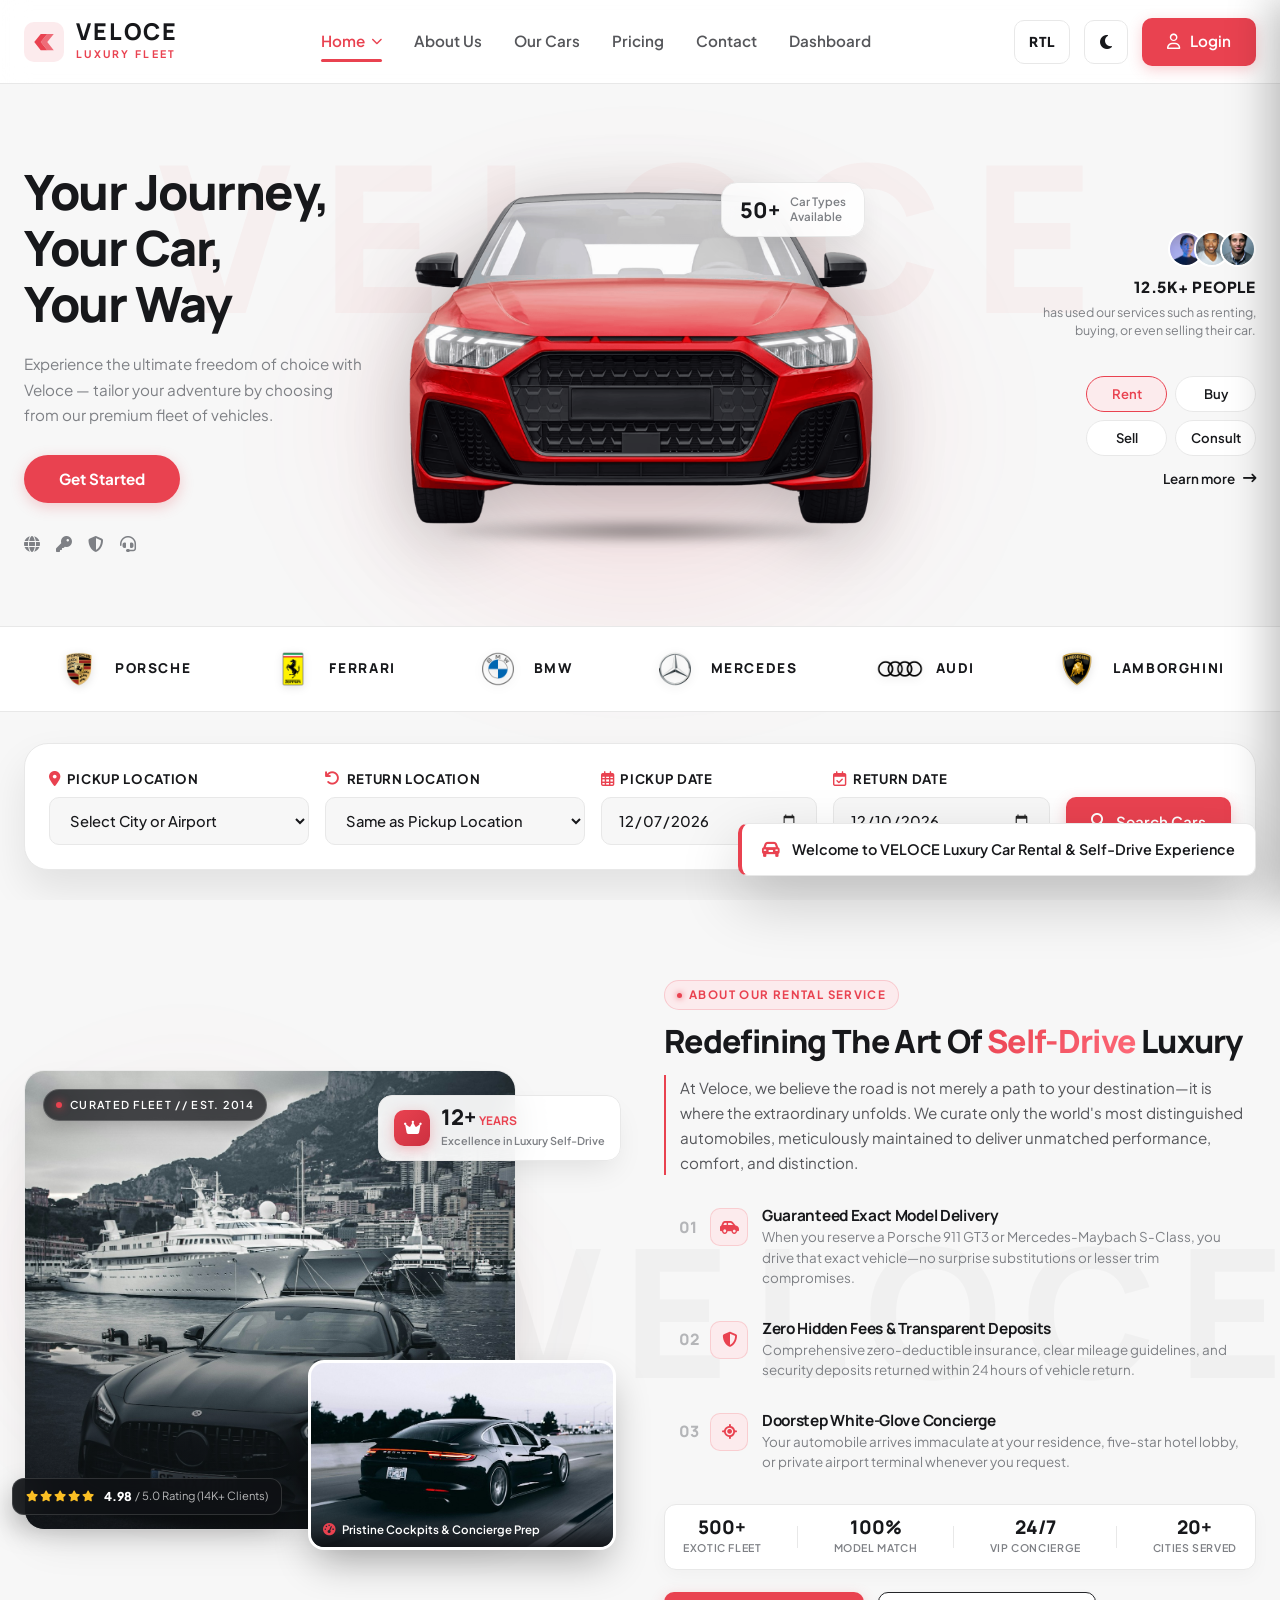
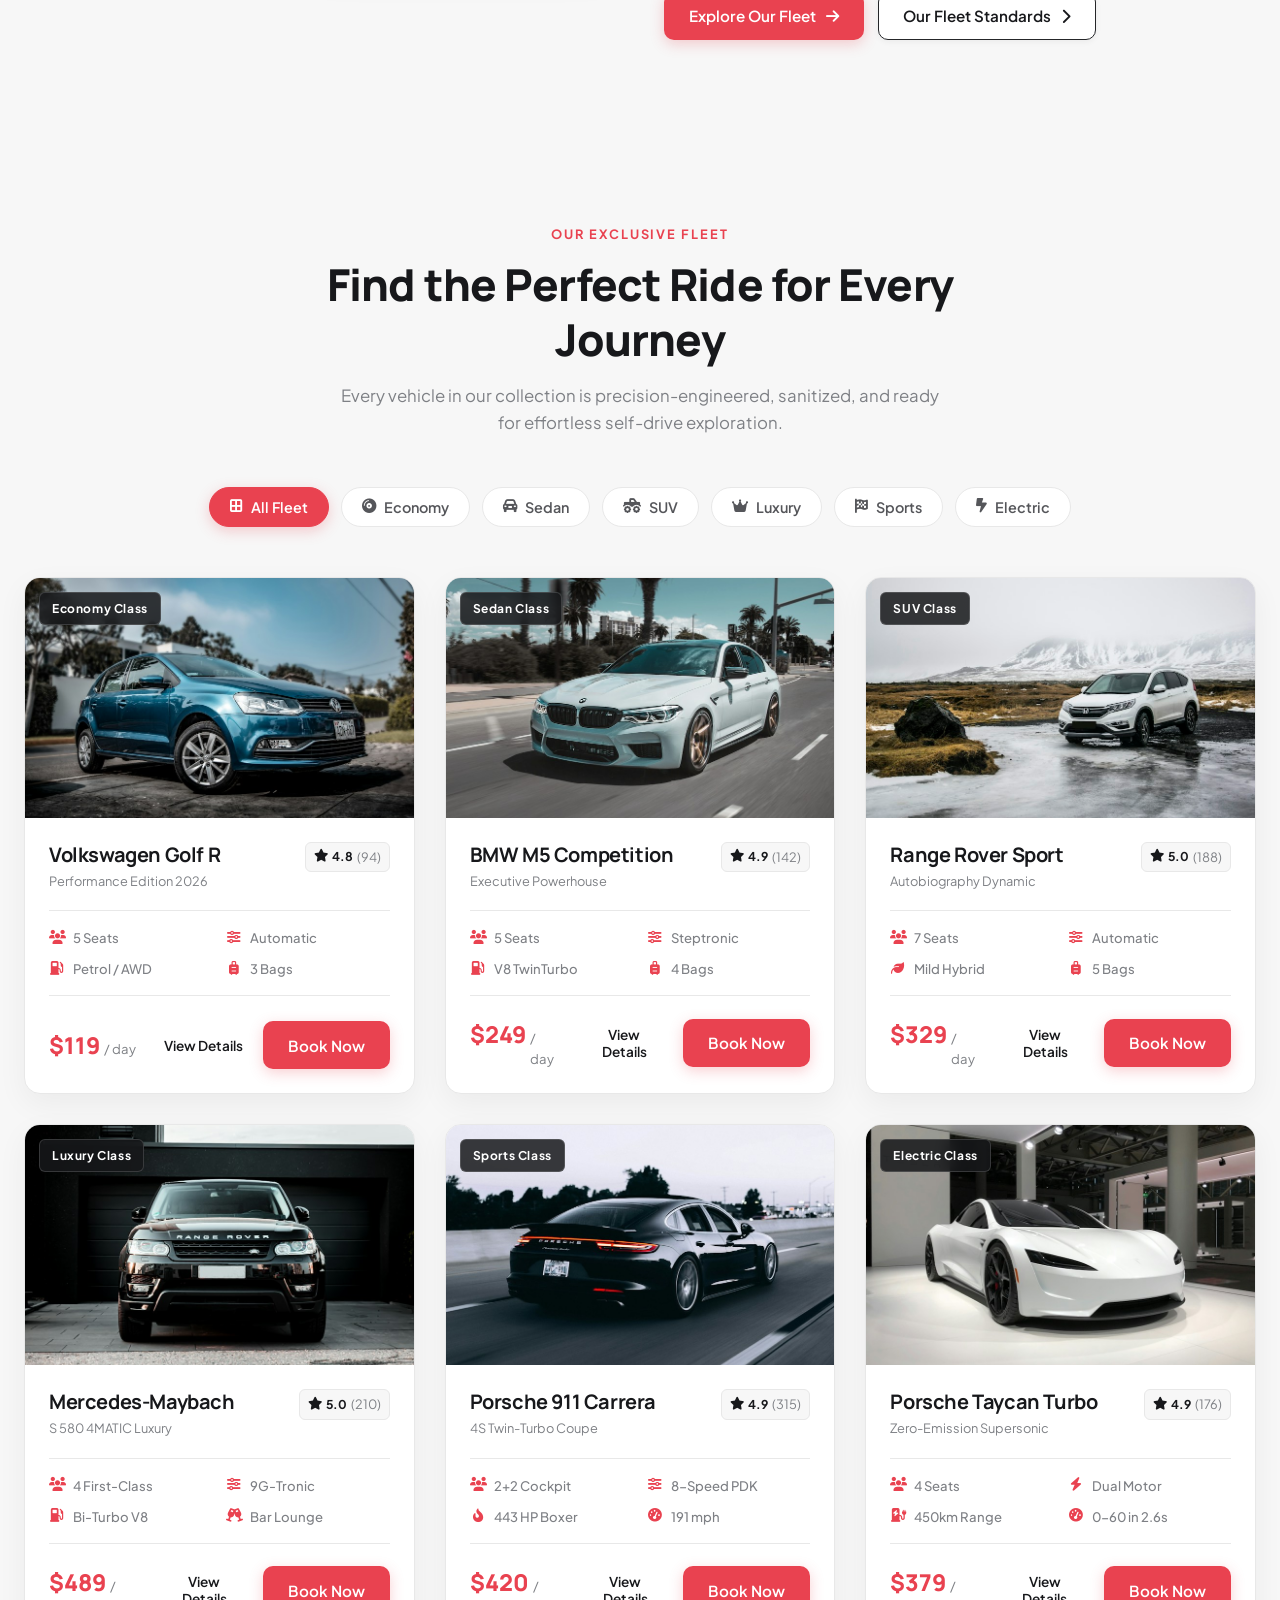
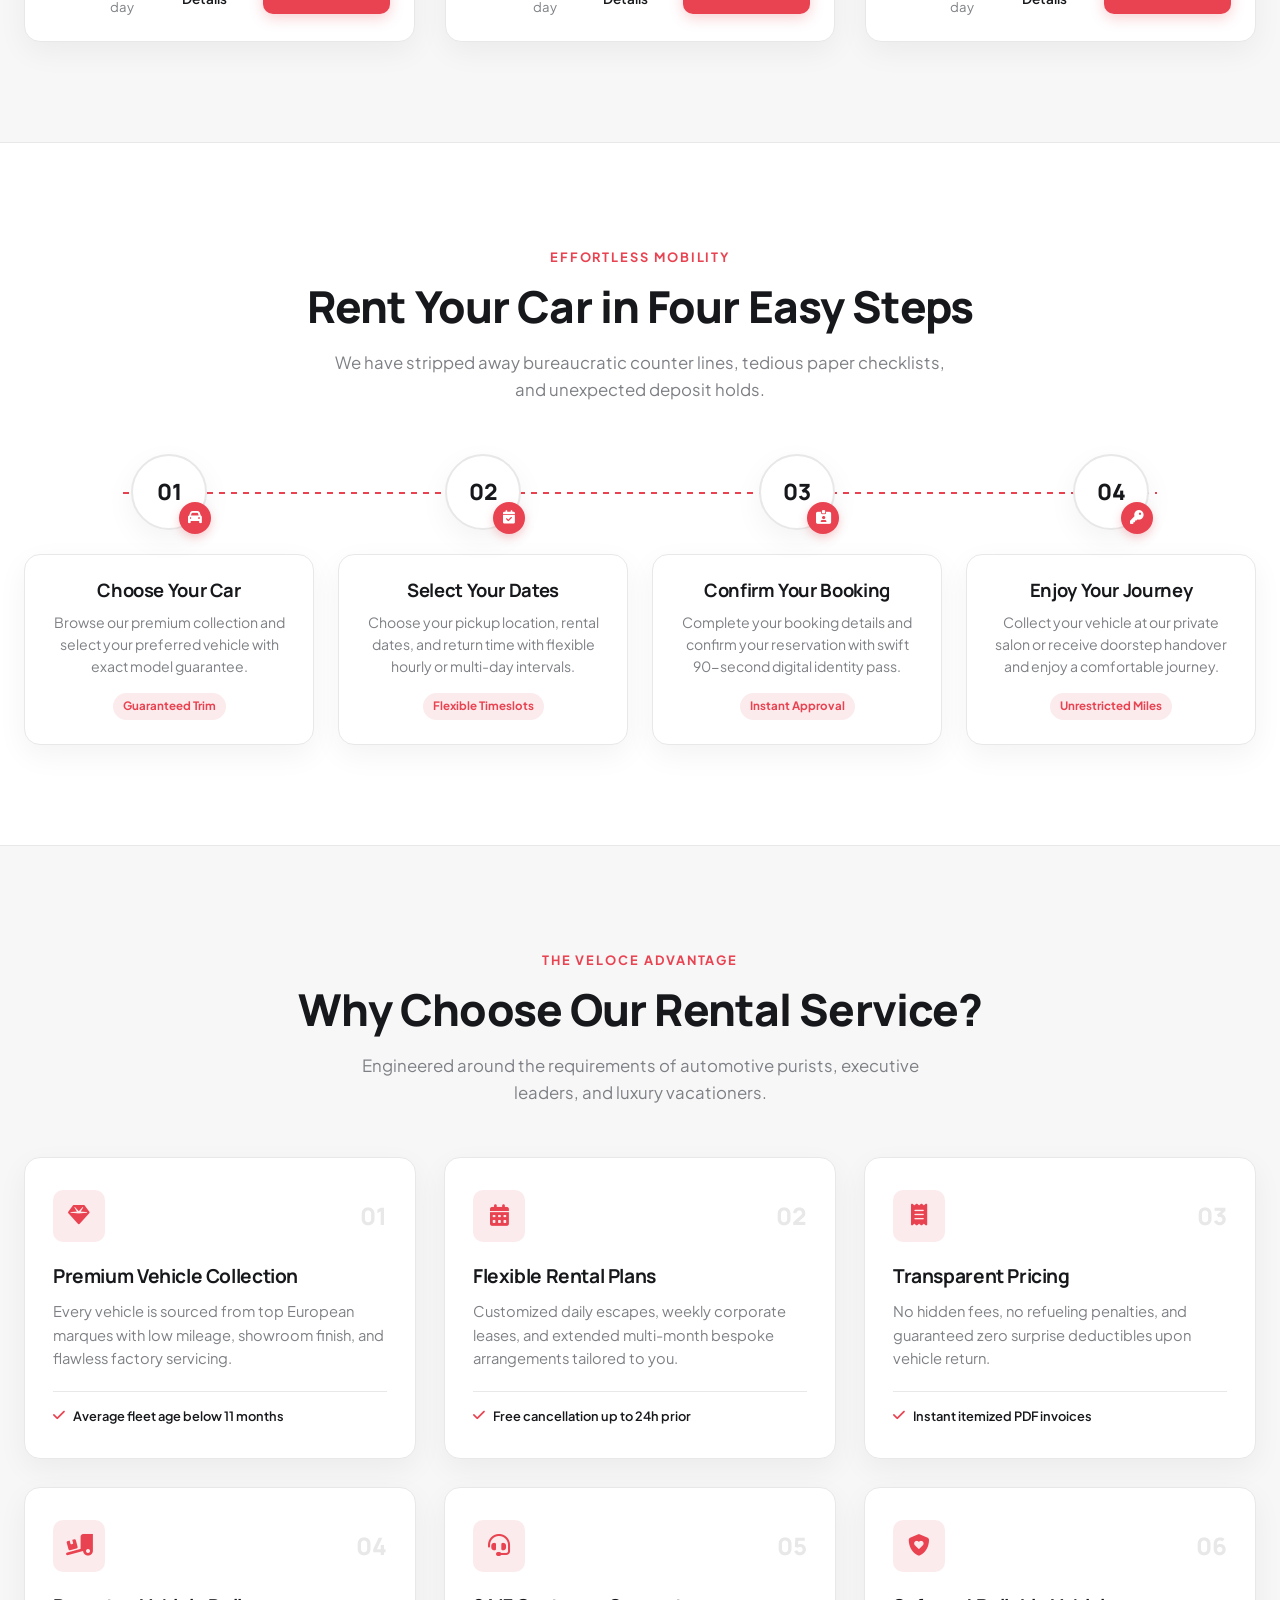
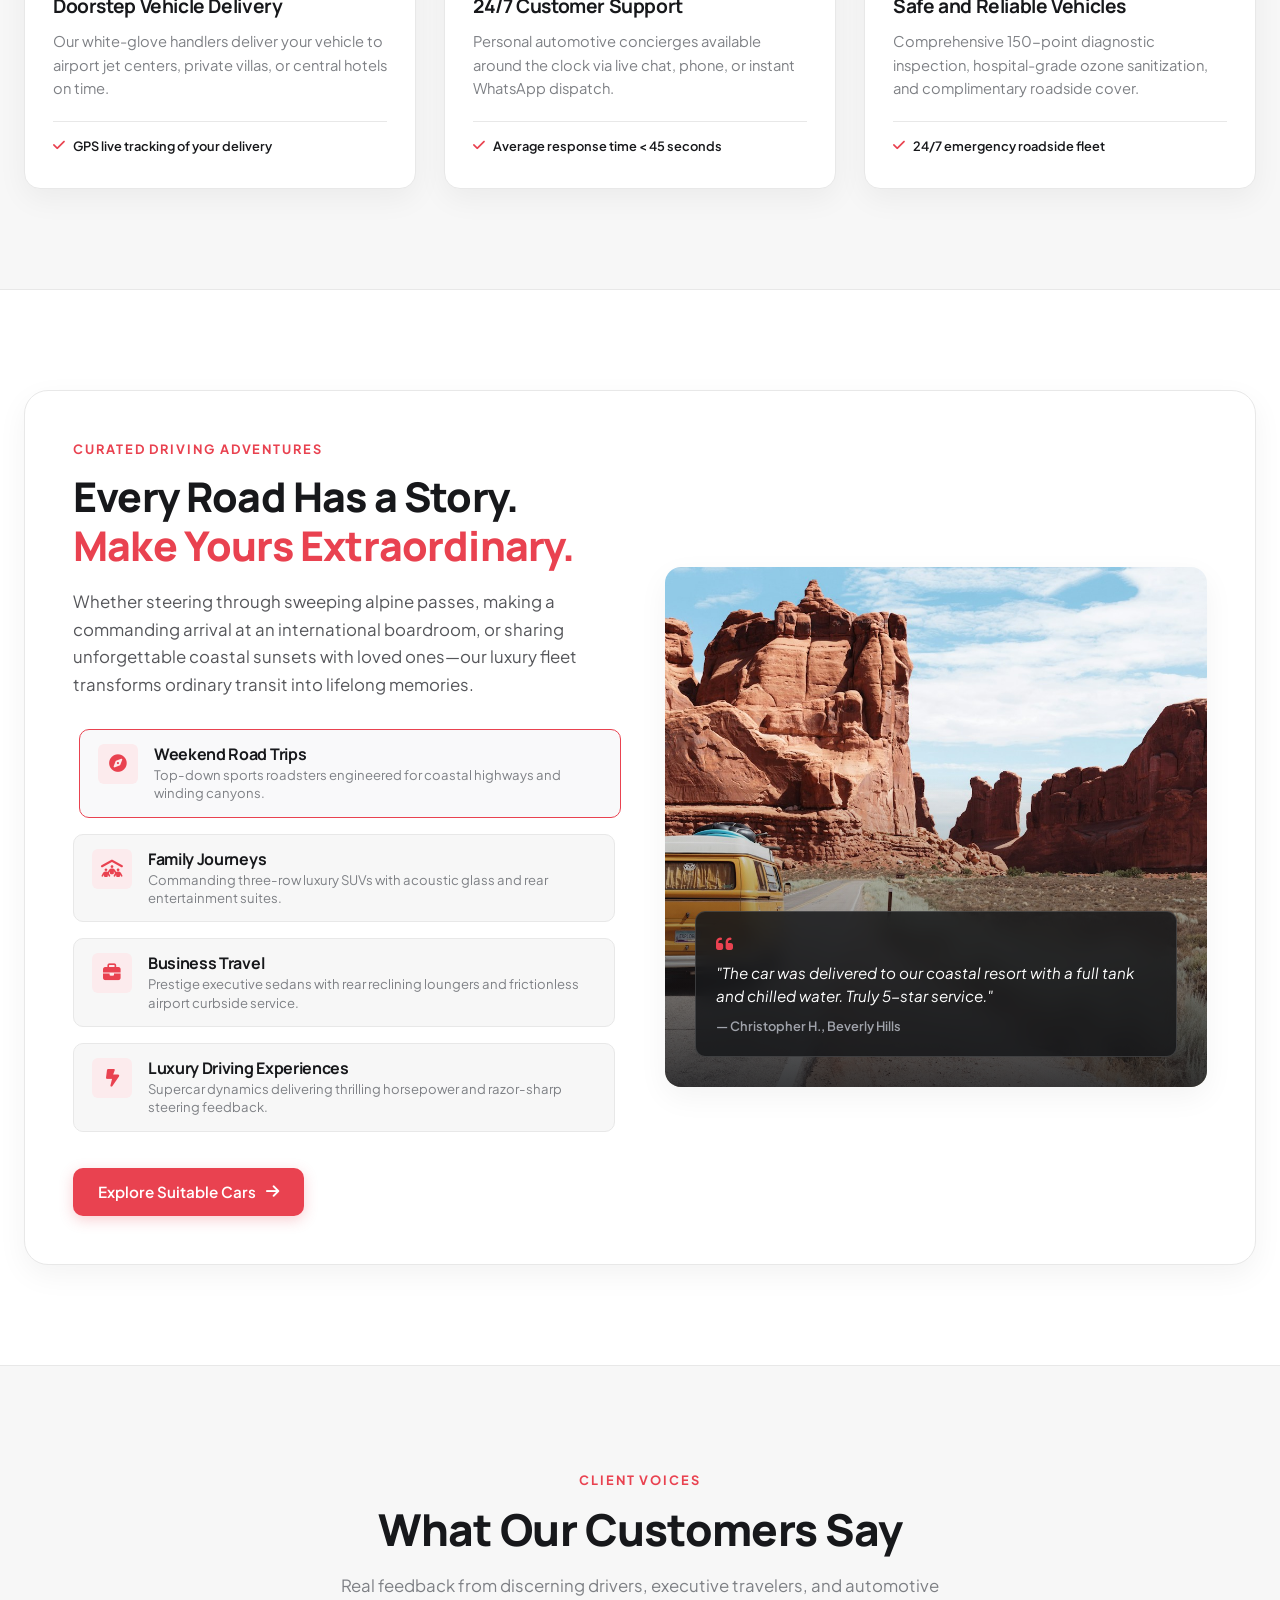
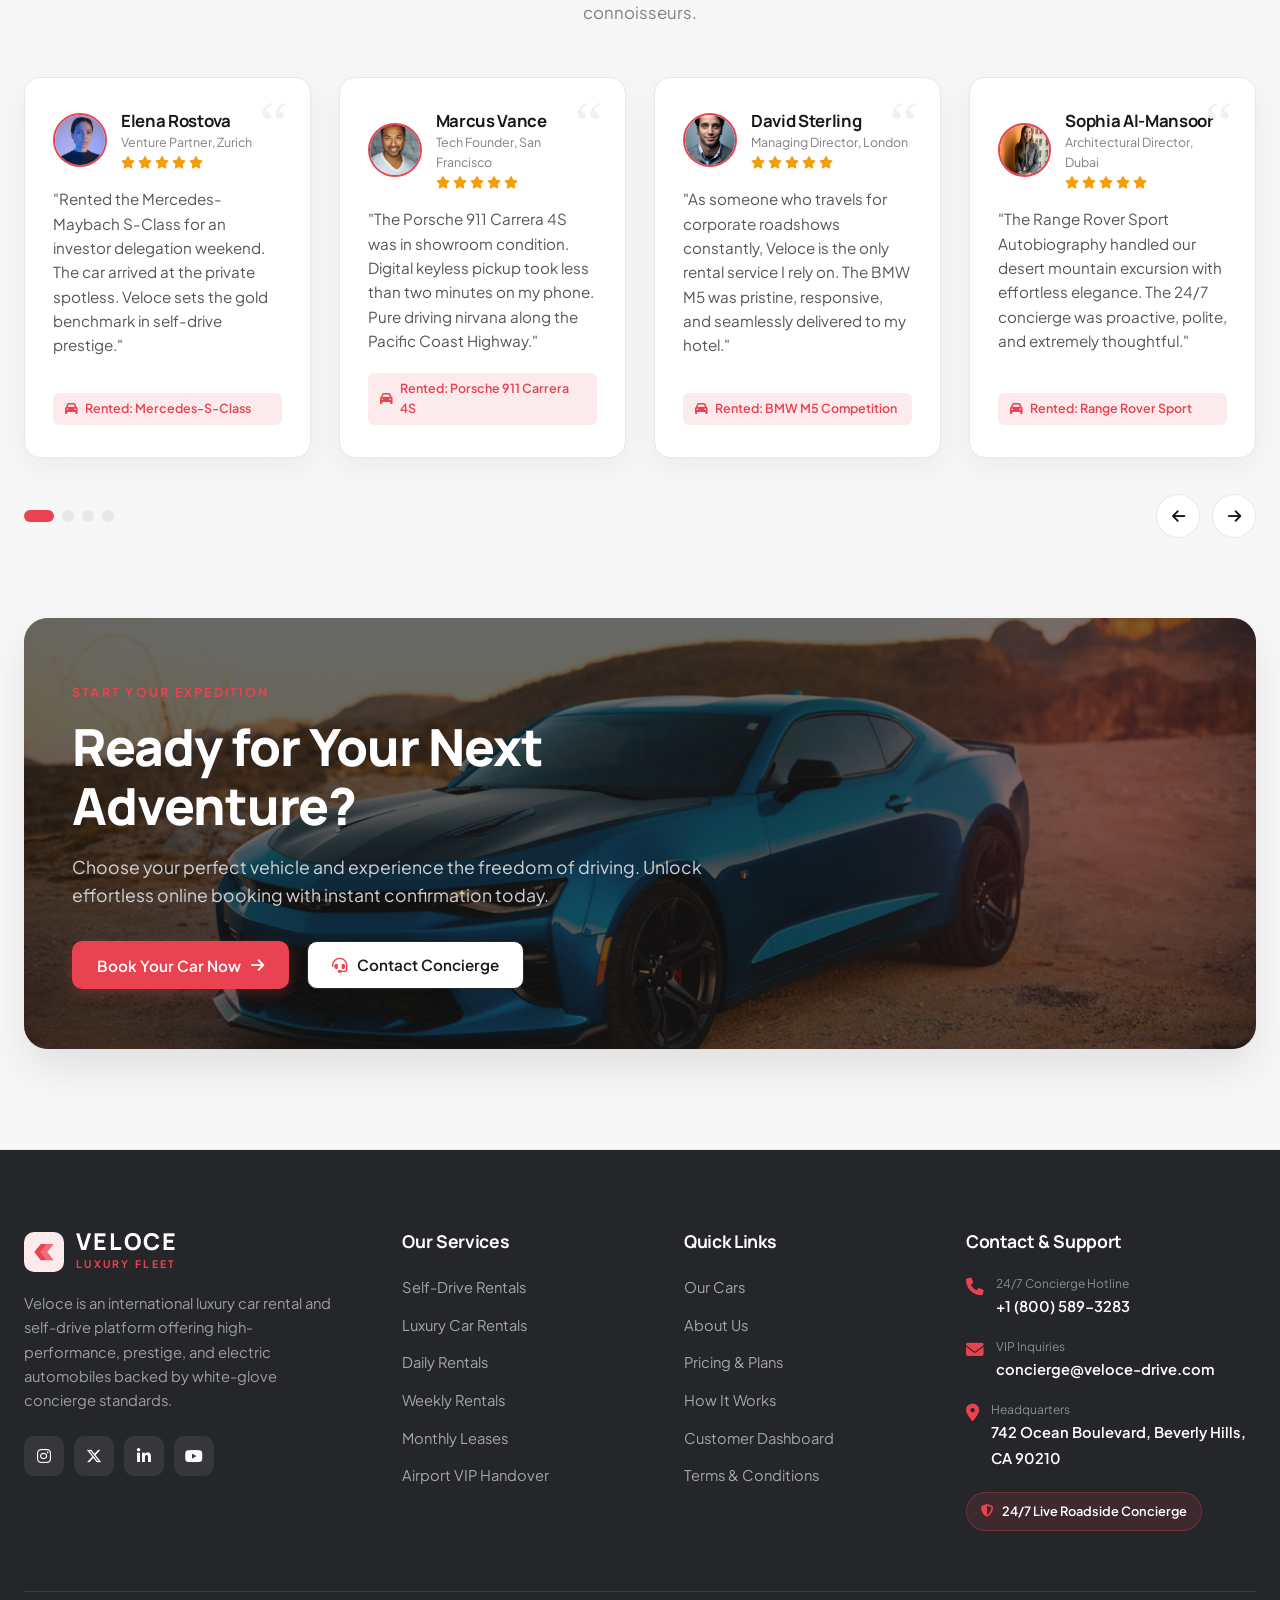
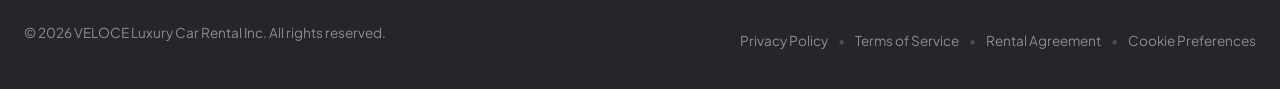
==== index.html @ 5837d4e3 "Add files via upload" ====
<!DOCTYPE html>
<html lang="en" dir="ltr" data-theme="light">
<head>
  <meta charset="UTF-8">
  <meta name="viewport" content="width=device-width, initial-scale=1.0">
  <title>VELOCE | Premium Luxury Car Rental & Self-Drive Experience</title>
  <meta name="description" content="Experience the pinnacle of automotive rental. Hand-picked luxury sedans, sports supercars, and premium SUVs with instant booking and doorstep delivery.">

  <link rel="icon" type="image/svg+xml" href="data:image/svg+xml,%3Csvg xmlns='http://www.w3.org/2000/svg' viewBox='0 0 24 24' fill='%23E94250'%3E%3Cpath d='M18.92 6.01C18.72 5.42 18.16 5 17.5 5h-11c-.66 0-1.21.42-1.42 1.01L3 12v8c0 .55.45 1 1 1h1c.55 0 1-.45 1-1v-1h12v1c0 .55.45 1 1 1h1c.55 0 1-.45 1-1v-8l-2.08-5.99zM6.5 16c-.83 0-1.5-.67-1.5-1.5S5.67 13 6.5 13s1.5.67 1.5 1.5S7.33 16 6.5 16zm11 0c-.83 0-1.5-.67-1.5-1.5s.67-1.5 1.5-1.5 1.5.67 1.5 1.5-.67 1.5-1.5 1.5zM5 11l1.5-4.5h11L19 11H5z'/%3E%3C/svg%3E">

  <link rel="preconnect" href="https://fonts.googleapis.com">
  <link rel="preconnect" href="https://fonts.gstatic.com" crossorigin>
  <link href="https://fonts.googleapis.com/css2?family=Manrope:wght@400;500;600;700;800&family=Plus+Jakarta+Sans:wght@300;400;500;600;700;800&display=swap" rel="stylesheet">

  <link rel="stylesheet" href="https://cdnjs.cloudflare.com/ajax/libs/font-awesome/6.5.1/css/all.min.css">

  <link rel="stylesheet" href="index.css">
</head>
<body>

  <header class="site-header" id="siteHeader">
    <div class="header-container">

      <a href="index.html" class="brand-logo" aria-label="VELOCE Home">
        <div class="logo-icon-wrap">
          <svg class="logo-svg" viewBox="0 0 32 32" fill="none" xmlns="http://www.w3.org/2000/svg">
            <path d="M4 16L12 6H20L12 16L20 26H12L4 16Z" fill="#E94250"/>
            <path d="M12 16L20 6H28L20 16L28 26H20L12 16Z" fill="#E94250" fill-opacity="0.75"/>
          </svg>
        </div>
        <div class="brand-text">
          <span class="brand-name">VELOCE</span>
          <span class="brand-sub">LUXURY FLEET</span>
        </div>
      </a>

      <nav class="main-nav" id="mainNav" aria-label="Main Navigation">
        <ul class="nav-list">

          <li class="nav-item has-dropdown">
            <a href="index.html" class="nav-link active" id="homeDropdownBtn" aria-expanded="false">
              <span>Home</span>
              <i class="fa-solid fa-chevron-down nav-arrow"></i>
            </a>
            <ul class="dropdown-menu" id="homeDropdownMenu">
              <li>
                <a href="index.html" class="dropdown-link active">
                  <span class="dropdown-badge">Current</span>
                  <div class="dropdown-item-content">
                    <span class="dropdown-title">Home 1 - Red Dynamic</span>
                    <span class="dropdown-desc">Cinematic curves & floating fleet hero</span>
                  </div>
                </a>
              </li>
              <li>
                <a href="home2.html" class="dropdown-link">
                  <div class="dropdown-item-content">
                    <span class="dropdown-title">Home 2 - Minimal Luxury</span>
                    <span class="dropdown-desc">Monochrome elegance & travel stories</span>
                  </div>
                </a>
              </li>
            </ul>
          </li>

          <li class="nav-item">
            <a href="about.html" class="nav-link">About Us</a>
          </li>
          <li class="nav-item">
            <a href="cars.html" class="nav-link">Our Cars</a>
          </li>
          <li class="nav-item">
            <a href="pricing.html" class="nav-link">Pricing</a>
          </li>
          <li class="nav-item">
            <a href="contact.html" class="nav-link">Contact</a>
          </li>
          <li class="nav-item">
            <a href="dashboard.html" class="nav-link" id="navDashboardBtn">Dashboard</a>
          </li>
        </ul>
      </nav>

      <div class="header-actions">

        <button type="button" class="action-btn dir-toggle" id="dirToggle" title="Toggle RTL/LTR" aria-label="Toggle text direction">
          <span class="dir-text" id="dirText">RTL</span>
        </button>

        <button type="button" class="action-btn theme-toggle" id="themeToggle" title="Toggle Theme" aria-label="Toggle dark/light mode">
          <i class="fa-solid fa-moon theme-icon-moon"></i>
          <i class="fa-solid fa-sun theme-icon-sun"></i>
        </button>

        <a href="login.html" class="btn btn-primary header-login-btn" id="loginBtn">
          <i class="fa-regular fa-user"></i>
          <span>Login</span>
        </a>

        <button type="button" class="mobile-toggle" id="mobileMenuBtn" aria-label="Open mobile menu">
          <span></span>
          <span></span>
          <span></span>
        </button>
      </div>

    </div>
  </header>

  <div class="mobile-menu-overlay" id="mobileMenuOverlay"></div>
  <aside class="mobile-menu-drawer" id="mobileDrawer">
    <div class="mobile-drawer-header">
      <div class="brand-text">
        <span class="brand-name">VELOCE</span>
        <span class="brand-sub">LUXURY FLEET</span>
      </div>
      <button class="mobile-close-btn" id="mobileCloseBtn" aria-label="Close menu">
        <i class="fa-solid fa-xmark"></i>
      </button>
    </div>

    <div class="mobile-drawer-body">
      <ul class="mobile-nav-list">
        <li class="mobile-nav-item">
          <div class="mobile-dropdown-header" id="mobileHomeDropdown">
            <span>Home</span>
            <i class="fa-solid fa-chevron-down"></i>
          </div>
          <ul class="mobile-sub-menu" id="mobileHomeSubmenu">
            <li><a href="index.html" class="mobile-link active">Home 1 - Red Dynamic</a></li>
            <li><a href="home2.html" class="mobile-link">Home 2 - Minimal Luxury</a></li>
          </ul>
        </li>
        <li class="mobile-nav-item"><a href="about.html" class="mobile-link">About Us</a></li>
        <li class="mobile-nav-item"><a href="cars.html" class="mobile-link">Our Cars</a></li>
        <li class="mobile-nav-item"><a href="pricing.html" class="mobile-link">Pricing &amp; Benefits</a></li>
        <li class="mobile-nav-item"><a href="contact.html" class="mobile-link">Contact</a></li>
        <li class="mobile-nav-item"><a href="dashboard.html" class="mobile-link" id="mobileDashboardBtn">Customer Dashboard</a></li>
      </ul>

      <div class="mobile-drawer-actions">
        <div class="mobile-settings-row">
          <button type="button" class="action-btn mobile-dir-btn" id="mobileDirToggle">
            <span id="mobileDirText">Switch to RTL</span>
          </button>
          <button type="button" class="action-btn mobile-theme-btn" id="mobileThemeToggle">
            <i class="fa-solid fa-circle-half-stroke"></i>
            <span id="mobileThemeText">Dark Mode</span>
          </button>
        </div>
        <a href="login.html" class="btn btn-primary w-100 mobile-login-btn" id="mobileLoginBtn">
          <i class="fa-regular fa-user"></i>
          <span>Login / Register</span>
        </a>
      </div>
    </div>
  </aside>

  <main>

    <section class="hero-section" id="hero">

      <div class="hero-watermark" aria-hidden="true">VELOCE</div>

      <div class="hero-center-glow" aria-hidden="true"></div>

      <div class="section-container hero-stage-container">
        <div class="hero-main-stage">

          <div class="hero-col-left">
            <h1 class="hero-main-title">
              Your Journey,<br>
              Your Car,<br>
              Your Way
            </h1>

            <p class="hero-main-subtitle">
              Experience the ultimate freedom of choice with Veloce — tailor your adventure by choosing from our premium fleet of vehicles.
            </p>

            <div class="hero-cta-action">
              <a href="#fleet" class="btn btn-primary hero-get-started-btn">
                <span>Get Started</span>
              </a>
            </div>

            <div class="hero-social-mini">
              <a href="#" aria-label="Global Concierge" title="Global Concierge"><i class="fa-solid fa-globe"></i></a>
              <a href="#" aria-label="Premium Keyless" title="Keyless Access"><i class="fa-solid fa-key"></i></a>
              <a href="#" aria-label="Verified Security" title="Full Coverage"><i class="fa-solid fa-shield-halved"></i></a>
              <a href="#" aria-label="24/7 Support" title="24/7 Support"><i class="fa-solid fa-headset"></i></a>
            </div>
          </div>

          <div class="hero-col-center">

            <div class="floating-stat-badge">
              <span class="stat-number">50+</span>
              <span class="stat-text">Car Types<br>Available</span>
            </div>

            <div class="hero-car-showcase">
              <img src="assets/hero-red-audi.png" alt="Veloce Red Sports Coupe Front View" class="hero-center-car-img" loading="eager">
              <div class="car-ground-shadow" aria-hidden="true"></div>
            </div>

          </div>

          <div class="hero-col-right">

            <div class="hero-review-badge">
              <div class="avatar-group">
                <img src="assets/avatar-1.jpg" alt="Client 1" class="mini-avatar">
                <img src="assets/avatar-2.jpg" alt="Client 2" class="mini-avatar">
                <img src="assets/avatar-3.jpg" alt="Client 3" class="mini-avatar">
              </div>
              <strong class="review-count">12.5K+ PEOPLE</strong>
              <p class="review-caption">
                has used our services such as renting, buying, or even selling their car.
              </p>
            </div>

            <div class="hero-quick-services">
              <div class="service-pills-grid">
                <button type="button" class="service-pill active" data-action="rent">Rent</button>
                <button type="button" class="service-pill" data-action="buy">Buy</button>
                <button type="button" class="service-pill" data-action="sell">Sell</button>
                <button type="button" class="service-pill" data-action="consult">Consult</button>
              </div>
              <a href="#about" class="learn-more-link">
                <span>Learn more</span>
                <i class="fa-solid fa-arrow-right-long"></i>
              </a>
            </div>

          </div>

        </div>
      </div>

      <div class="hero-partners-strip">
        <div class="section-container partners-flex">
          <div class="partner-logo-item" title="Porsche Genuine Fleet">
            <img src="assets/brand-porsche.png" alt="Porsche Crest" class="partner-real-logo" loading="lazy">
            <span class="partner-name">PORSCHE</span>
          </div>
          <div class="partner-logo-item" title="Ferrari Supercars">
            <img src="assets/brand-ferrari.png" alt="Ferrari Cavallino Rampante" class="partner-real-logo" loading="lazy">
            <span class="partner-name">FERRARI</span>
          </div>
          <div class="partner-logo-item" title="BMW M Power">
            <img src="assets/brand-bmw.png" alt="BMW Roundel" class="partner-real-logo" loading="lazy">
            <span class="partner-name">BMW</span>
          </div>
          <div class="partner-logo-item" title="Mercedes-Benz Luxury">
            <img src="assets/brand-mercedes.png" alt="Mercedes-Benz Star" class="partner-real-logo" loading="lazy">
            <span class="partner-name">MERCEDES</span>
          </div>
          <div class="partner-logo-item" title="Audi Vorsprung">
            <img src="assets/brand-audi.png" alt="Audi Rings" class="partner-real-logo" loading="lazy">
            <span class="partner-name">AUDI</span>
          </div>
          <div class="partner-logo-item" title="Lamborghini V10/V12">
            <img src="assets/brand-lamborghini.png" alt="Lamborghini Bull" class="partner-real-logo" loading="lazy">
            <span class="partner-name">LAMBORGHINI</span>
          </div>
        </div>
      </div>

      <div class="section-container booking-bar-container">
        <div class="booking-search-card" id="bookingSearchCard">
          <form class="booking-form" id="heroSearchForm" onsubmit="event.preventDefault();">

            <div class="search-field">
              <label for="pickupLocation" class="field-label">
                <i class="fa-solid fa-location-dot field-icon"></i>
                <span>Pickup Location</span>
              </label>
              <div class="field-input-wrap">
                <select id="pickupLocation" class="field-input" required>
                  <option value="" disabled selected>Select City or Airport</option>
                  <option value="lax">Los Angeles Intl (LAX)</option>
                  <option value="beverly">Beverly Hills Flagship</option>
                  <option value="mia">Miami Beach Marina Hub</option>
                  <option value="jfk">New York JFK Airport</option>
                  <option value="sfo">San Francisco Bay Terminal</option>
                </select>
              </div>
            </div>

            <div class="search-field">
              <label for="returnLocation" class="field-label">
                <i class="fa-solid fa-arrow-rotate-left field-icon"></i>
                <span>Return Location</span>
              </label>
              <div class="field-input-wrap">
                <select id="returnLocation" class="field-input">
                  <option value="same">Same as Pickup Location</option>
                  <option value="lax">Los Angeles Intl (LAX)</option>
                  <option value="beverly">Beverly Hills Flagship</option>
                  <option value="mia">Miami Beach Marina Hub</option>
                  <option value="jfk">New York JFK Airport</option>
                  <option value="sfo">San Francisco Bay Terminal</option>
                </select>
              </div>
            </div>

            <div class="search-field">
              <label for="pickupDate" class="field-label">
                <i class="fa-regular fa-calendar-days field-icon"></i>
                <span>Pickup Date</span>
              </label>
              <div class="field-input-wrap">
                <input type="date" id="pickupDate" class="field-input" required>
              </div>
            </div>

            <div class="search-field">
              <label for="returnDate" class="field-label">
                <i class="fa-regular fa-calendar-check field-icon"></i>
                <span>Return Date</span>
              </label>
              <div class="field-input-wrap">
                <input type="date" id="returnDate" class="field-input" required>
              </div>
            </div>

            <div class="search-submit-wrap">
              <button type="submit" class="btn btn-primary search-cars-btn" id="searchFleetBtn">
                <i class="fa-solid fa-magnifying-glass"></i>
                <span>Search Cars</span>
              </button>
            </div>

          </form>
        </div>
      </div>

    </section>

    <section class="about-section" id="about">

      <div class="about-ambient-glow" aria-hidden="true"></div>
      <div class="about-watermark" aria-hidden="true">VELOCE</div>

      <div class="section-container about-grid">

        <div class="about-visual">
          <div class="about-showcase">

            <div class="about-backlight" aria-hidden="true"></div>

            <div class="about-frame-primary">
              <img src="assets/about-car-new.jpg" alt="Veloce Luxury Experience" class="about-hero-img" loading="lazy">
              <div class="about-frame-gradient"></div>

              <div class="about-tech-tag">
                <span class="tech-tag-pulse"></span>
                <span>CURATED FLEET // EST. 2014</span>
              </div>
            </div>

            <div class="about-frame-secondary">
              <img src="assets/about-interior.jpg" alt="Handcrafted Interior Craftsmanship" class="about-inset-img" loading="lazy">
              <div class="about-inset-caption">
                <i class="fa-solid fa-gauge-high"></i>
                <span>Pristine Cockpits & Concierge Prep</span>
              </div>
            </div>

            <div class="about-floating-pill">
              <div class="floating-pill-icon">
                <i class="fa-solid fa-crown"></i>
              </div>
              <div class="floating-pill-info">
                <div class="floating-pill-stat">
                  <span class="stat-number">12+</span>
                  <span class="stat-suffix">Years</span>
                </div>
                <span class="floating-pill-label">Excellence in Luxury Self-Drive</span>
              </div>
            </div>

            <div class="about-rating-pill">
              <div class="rating-stars">
                <i class="fa-solid fa-star"></i>
                <i class="fa-solid fa-star"></i>
                <i class="fa-solid fa-star"></i>
                <i class="fa-solid fa-star"></i>
                <i class="fa-solid fa-star"></i>
              </div>
              <div class="rating-val">
                <strong>4.98</strong>
                <span>/ 5.0 Rating (14K+ Clients)</span>
              </div>
            </div>

          </div>
        </div>

        <div class="about-content">

          <div class="about-tag">
            <span class="about-tag-dot"></span>
            <span class="about-tag-text">ABOUT OUR RENTAL SERVICE</span>
          </div>

          <h2 class="about-title">
            Redefining The Art Of <span class="text-accent-gradient">Self-Drive</span> Luxury
          </h2>

          <p class="about-lead">
            At Veloce, we believe the road is not merely a path to your destination—it is where the extraordinary unfolds. We curate only the world's most distinguished automobiles, meticulously maintained to deliver unmatched performance, comfort, and distinction.
          </p>

          <div class="about-features-list">

            <div class="about-feature-row">
              <div class="feature-row-meta">
                <span class="feature-idx">01</span>
                <div class="feature-icon-wrapper">
                  <i class="fa-solid fa-car-side"></i>
                </div>
              </div>
              <div class="feature-row-body">
                <h3 class="feature-title">Guaranteed Exact Model Delivery</h3>
                <p class="feature-desc">When you reserve a Porsche 911 GT3 or Mercedes-Maybach S-Class, you drive that exact vehicle—no surprise substitutions or lesser trim compromises.</p>
              </div>
            </div>

            <div class="about-feature-row">
              <div class="feature-row-meta">
                <span class="feature-idx">02</span>
                <div class="feature-icon-wrapper">
                  <i class="fa-solid fa-shield-halved"></i>
                </div>
              </div>
              <div class="feature-row-body">
                <h3 class="feature-title">Zero Hidden Fees & Transparent Deposits</h3>
                <p class="feature-desc">Comprehensive zero-deductible insurance, clear mileage guidelines, and security deposits returned within 24 hours of vehicle return.</p>
              </div>
            </div>

            <div class="about-feature-row">
              <div class="feature-row-meta">
                <span class="feature-idx">03</span>
                <div class="feature-icon-wrapper">
                  <i class="fa-solid fa-location-crosshairs"></i>
                </div>
              </div>
              <div class="feature-row-body">
                <h3 class="feature-title">Doorstep White-Glove Concierge</h3>
                <p class="feature-desc">Your automobile arrives immaculate at your residence, five-star hotel lobby, or private airport terminal whenever you request.</p>
              </div>
            </div>

          </div>

          <div class="about-metrics-strip">
            <div class="metric-item">
              <span class="metric-num">500+</span>
              <span class="metric-lbl">Exotic Fleet</span>
            </div>
            <div class="metric-divider"></div>
            <div class="metric-item">
              <span class="metric-num">100%</span>
              <span class="metric-lbl">Model Match</span>
            </div>
            <div class="metric-divider"></div>
            <div class="metric-item">
              <span class="metric-num">24/7</span>
              <span class="metric-lbl">VIP Concierge</span>
            </div>
            <div class="metric-divider"></div>
            <div class="metric-item">
              <span class="metric-num">20+</span>
              <span class="metric-lbl">Cities Served</span>
            </div>
          </div>

          <div class="about-actions">
            <a href="#fleet" class="btn btn-primary">
              <span>Explore Our Fleet</span>
              <i class="fa-solid fa-arrow-right"></i>
            </a>
            <a href="#why-us" class="btn btn-secondary">
              <span>Our Fleet Standards</span>
              <i class="fa-solid fa-chevron-right"></i>
            </a>
          </div>

        </div>

      </div>
    </section>

    <section class="fleet-section" id="fleet">
      <div class="section-container">

        <div class="section-header text-center">
          <span class="section-sub-label">OUR EXCLUSIVE FLEET</span>
          <h2 class="section-heading">Find the Perfect Ride for Every Journey</h2>
          <p class="section-subtitle">
            Every vehicle in our collection is precision-engineered, sanitized, and ready for effortless self-drive exploration.
          </p>
        </div>

        <div class="fleet-filter-bar">
          <button type="button" class="filter-tab active" data-category="all">
            <i class="fa-solid fa-border-all"></i>
            <span>All Fleet</span>
          </button>
          <button type="button" class="filter-tab" data-category="economy">
            <i class="fa-solid fa-compact-disc"></i>
            <span>Economy</span>
          </button>
          <button type="button" class="filter-tab" data-category="sedan">
            <i class="fa-solid fa-car-rear"></i>
            <span>Sedan</span>
          </button>
          <button type="button" class="filter-tab" data-category="suv">
            <i class="fa-solid fa-truck-monster"></i>
            <span>SUV</span>
          </button>
          <button type="button" class="filter-tab" data-category="luxury">
            <i class="fa-solid fa-crown"></i>
            <span>Luxury</span>
          </button>
          <button type="button" class="filter-tab" data-category="sports">
            <i class="fa-solid fa-flag-checkered"></i>
            <span>Sports</span>
          </button>
          <button type="button" class="filter-tab" data-category="electric">
            <i class="fa-solid fa-bolt-lightning"></i>
            <span>Electric</span>
          </button>
        </div>

        <div class="fleet-grid" id="fleetGrid">

          <article class="car-card" data-category="economy" data-id="car-1">
            <div class="card-thumb-wrap">
              <span class="category-badge">Economy Class</span>
              <img src="assets/car-economy.jpg" alt="Volkswagen Golf R Performance" class="car-thumb-img" loading="lazy">
              <button type="button" class="quick-view-btn" data-car="car-1" title="Quick View">
                <i class="fa-solid fa-expand"></i>
              </button>
            </div>
            <div class="card-body">
              <div class="car-header-row">
                <div class="car-info">
                  <h3 class="car-title">Volkswagen Golf R</h3>
                  <span class="car-subtitle">Performance Edition 2026</span>
                </div>
                <div class="car-rating">
                  <i class="fa-solid fa-star star-icon"></i>
                  <span class="rating-val">4.8</span>
                  <span class="rating-count">(94)</span>
                </div>
              </div>

              <div class="car-specs-grid">
                <div class="spec-cell">
                  <i class="fa-solid fa-users"></i>
                  <span>5 Seats</span>
                </div>
                <div class="spec-cell">
                  <i class="fa-solid fa-sliders"></i>
                  <span>Automatic</span>
                </div>
                <div class="spec-cell">
                  <i class="fa-solid fa-gas-pump"></i>
                  <span>Petrol / AWD</span>
                </div>
                <div class="spec-cell">
                  <i class="fa-solid fa-suitcase-rolling"></i>
                  <span>3 Bags</span>
                </div>
              </div>

              <div class="card-footer-row">
                <div class="car-price-box">
                  <span class="price-amount">$119</span>
                  <span class="price-period">/ day</span>
                </div>
                <div class="card-action-group">
                  <button type="button" class="btn-card-details" data-car="car-1">View Details</button>
                  <button type="button" class="btn btn-primary btn-book-car" data-car="car-1">Book Now</button>
                </div>
              </div>
            </div>
          </article>

          <article class="car-card" data-category="sedan" data-id="car-2">
            <div class="card-thumb-wrap">
              <span class="category-badge">Sedan Class</span>
              <img src="assets/car-sedan.jpg" alt="BMW M5 Competition" class="car-thumb-img" loading="lazy">
              <button type="button" class="quick-view-btn" data-car="car-2" title="Quick View">
                <i class="fa-solid fa-expand"></i>
              </button>
            </div>
            <div class="card-body">
              <div class="car-header-row">
                <div class="car-info">
                  <h3 class="car-title">BMW M5 Competition</h3>
                  <span class="car-subtitle">Executive Powerhouse</span>
                </div>
                <div class="car-rating">
                  <i class="fa-solid fa-star star-icon"></i>
                  <span class="rating-val">4.9</span>
                  <span class="rating-count">(142)</span>
                </div>
              </div>

              <div class="car-specs-grid">
                <div class="spec-cell">
                  <i class="fa-solid fa-users"></i>
                  <span>5 Seats</span>
                </div>
                <div class="spec-cell">
                  <i class="fa-solid fa-sliders"></i>
                  <span>Steptronic</span>
                </div>
                <div class="spec-cell">
                  <i class="fa-solid fa-gas-pump"></i>
                  <span>V8 TwinTurbo</span>
                </div>
                <div class="spec-cell">
                  <i class="fa-solid fa-suitcase-rolling"></i>
                  <span>4 Bags</span>
                </div>
              </div>

              <div class="card-footer-row">
                <div class="car-price-box">
                  <span class="price-amount">$249</span>
                  <span class="price-period">/ day</span>
                </div>
                <div class="card-action-group">
                  <button type="button" class="btn-card-details" data-car="car-2">View Details</button>
                  <button type="button" class="btn btn-primary btn-book-car" data-car="car-2">Book Now</button>
                </div>
              </div>
            </div>
          </article>

          <article class="car-card" data-category="suv" data-id="car-3">
            <div class="card-thumb-wrap">
              <span class="category-badge">SUV Class</span>
              <img src="assets/car-suv.jpg" alt="Range Rover Sport Autobiography" class="car-thumb-img" loading="lazy">
              <button type="button" class="quick-view-btn" data-car="car-3" title="Quick View">
                <i class="fa-solid fa-expand"></i>
              </button>
            </div>
            <div class="card-body">
              <div class="car-header-row">
                <div class="car-info">
                  <h3 class="car-title">Range Rover Sport</h3>
                  <span class="car-subtitle">Autobiography Dynamic</span>
                </div>
                <div class="car-rating">
                  <i class="fa-solid fa-star star-icon"></i>
                  <span class="rating-val">5.0</span>
                  <span class="rating-count">(188)</span>
                </div>
              </div>

              <div class="car-specs-grid">
                <div class="spec-cell">
                  <i class="fa-solid fa-users"></i>
                  <span>7 Seats</span>
                </div>
                <div class="spec-cell">
                  <i class="fa-solid fa-sliders"></i>
                  <span>Automatic</span>
                </div>
                <div class="spec-cell">
                  <i class="fa-solid fa-leaf"></i>
                  <span>Mild Hybrid</span>
                </div>
                <div class="spec-cell">
                  <i class="fa-solid fa-suitcase-rolling"></i>
                  <span>5 Bags</span>
                </div>
              </div>

              <div class="card-footer-row">
                <div class="car-price-box">
                  <span class="price-amount">$329</span>
                  <span class="price-period">/ day</span>
                </div>
                <div class="card-action-group">
                  <button type="button" class="btn-card-details" data-car="car-3">View Details</button>
                  <button type="button" class="btn btn-primary btn-book-car" data-car="car-3">Book Now</button>
                </div>
              </div>
            </div>
          </article>

          <article class="car-card" data-category="luxury" data-id="car-4">
            <div class="card-thumb-wrap">
              <span class="category-badge">Luxury Class</span>
              <img src="assets/car-luxury.jpg" alt="Mercedes-Maybach S-Class" class="car-thumb-img" loading="lazy">
              <button type="button" class="quick-view-btn" data-car="car-4" title="Quick View">
                <i class="fa-solid fa-expand"></i>
              </button>
            </div>
            <div class="card-body">
              <div class="car-header-row">
                <div class="car-info">
                  <h3 class="car-title">Mercedes-Maybach</h3>
                  <span class="car-subtitle">S 580 4MATIC Luxury</span>
                </div>
                <div class="car-rating">
                  <i class="fa-solid fa-star star-icon"></i>
                  <span class="rating-val">5.0</span>
                  <span class="rating-count">(210)</span>
                </div>
              </div>

              <div class="car-specs-grid">
                <div class="spec-cell">
                  <i class="fa-solid fa-users"></i>
                  <span>4 First-Class</span>
                </div>
                <div class="spec-cell">
                  <i class="fa-solid fa-sliders"></i>
                  <span>9G-Tronic</span>
                </div>
                <div class="spec-cell">
                  <i class="fa-solid fa-gas-pump"></i>
                  <span>Bi-Turbo V8</span>
                </div>
                <div class="spec-cell">
                  <i class="fa-solid fa-champagne-glasses"></i>
                  <span>Bar Lounge</span>
                </div>
              </div>

              <div class="card-footer-row">
                <div class="car-price-box">
                  <span class="price-amount">$489</span>
                  <span class="price-period">/ day</span>
                </div>
                <div class="card-action-group">
                  <button type="button" class="btn-card-details" data-car="car-4">View Details</button>
                  <button type="button" class="btn btn-primary btn-book-car" data-car="car-4">Book Now</button>
                </div>
              </div>
            </div>
          </article>

          <article class="car-card" data-category="sports" data-id="car-5">
            <div class="card-thumb-wrap">
              <span class="category-badge">Sports Class</span>
              <img src="assets/car-sports.jpg" alt="Porsche 911 Carrera 4S" class="car-thumb-img" loading="lazy">
              <button type="button" class="quick-view-btn" data-car="car-5" title="Quick View">
                <i class="fa-solid fa-expand"></i>
              </button>
            </div>
            <div class="card-body">
              <div class="car-header-row">
                <div class="car-info">
                  <h3 class="car-title">Porsche 911 Carrera</h3>
                  <span class="car-subtitle">4S Twin-Turbo Coupe</span>
                </div>
                <div class="car-rating">
                  <i class="fa-solid fa-star star-icon"></i>
                  <span class="rating-val">4.9</span>
                  <span class="rating-count">(315)</span>
                </div>
              </div>

              <div class="car-specs-grid">
                <div class="spec-cell">
                  <i class="fa-solid fa-users"></i>
                  <span>2+2 Cockpit</span>
                </div>
                <div class="spec-cell">
                  <i class="fa-solid fa-sliders"></i>
                  <span>8-Speed PDK</span>
                </div>
                <div class="spec-cell">
                  <i class="fa-solid fa-fire-flame-curved"></i>
                  <span>443 HP Boxer</span>
                </div>
                <div class="spec-cell">
                  <i class="fa-solid fa-gauge-high"></i>
                  <span>191 mph</span>
                </div>
              </div>

              <div class="card-footer-row">
                <div class="car-price-box">
                  <span class="price-amount">$420</span>
                  <span class="price-period">/ day</span>
                </div>
                <div class="card-action-group">
                  <button type="button" class="btn-card-details" data-car="car-5">View Details</button>
                  <button type="button" class="btn btn-primary btn-book-car" data-car="car-5">Book Now</button>
                </div>
              </div>
            </div>
          </article>

          <article class="car-card" data-category="electric" data-id="car-6">
            <div class="card-thumb-wrap">
              <span class="category-badge">Electric Class</span>
              <img src="assets/car-electric.jpg" alt="Porsche Taycan Turbo S" class="car-thumb-img" loading="lazy">
              <button type="button" class="quick-view-btn" data-car="car-6" title="Quick View">
                <i class="fa-solid fa-expand"></i>
              </button>
            </div>
            <div class="card-body">
              <div class="car-header-row">
                <div class="car-info">
                  <h3 class="car-title">Porsche Taycan Turbo</h3>
                  <span class="car-subtitle">Zero-Emission Supersonic</span>
                </div>
                <div class="car-rating">
                  <i class="fa-solid fa-star star-icon"></i>
                  <span class="rating-val">4.9</span>
                  <span class="rating-count">(176)</span>
                </div>
              </div>

              <div class="car-specs-grid">
                <div class="spec-cell">
                  <i class="fa-solid fa-users"></i>
                  <span>4 Seats</span>
                </div>
                <div class="spec-cell">
                  <i class="fa-solid fa-bolt"></i>
                  <span>Dual Motor</span>
                </div>
                <div class="spec-cell">
                  <i class="fa-solid fa-charging-station"></i>
                  <span>450km Range</span>
                </div>
                <div class="spec-cell">
                  <i class="fa-solid fa-gauge-high"></i>
                  <span>0-60 in 2.6s</span>
                </div>
              </div>

              <div class="card-footer-row">
                <div class="car-price-box">
                  <span class="price-amount">$379</span>
                  <span class="price-period">/ day</span>
                </div>
                <div class="card-action-group">
                  <button type="button" class="btn-card-details" data-car="car-6">View Details</button>
                  <button type="button" class="btn btn-primary btn-book-car" data-car="car-6">Book Now</button>
                </div>
              </div>
            </div>
          </article>

        </div>

      </div>
    </section>

    <section class="how-it-works-section" id="how-it-works">
      <div class="section-container">

        <div class="section-header text-center">
          <span class="section-sub-label">EFFORTLESS MOBILITY</span>
          <h2 class="section-heading">Rent Your Car in Four Easy Steps</h2>
          <p class="section-subtitle">
            We have stripped away bureaucratic counter lines, tedious paper checklists, and unexpected deposit holds.
          </p>
        </div>

        <div class="timeline-wrapper">
          <div class="timeline-track-line" aria-hidden="true"></div>

          <div class="timeline-grid">

            <div class="timeline-step">
              <div class="step-marker-wrap">
                <div class="step-num-circle">01</div>
                <div class="step-icon-badge">
                  <i class="fa-solid fa-car"></i>
                </div>
              </div>
              <div class="step-card">
                <h3 class="step-title">Choose Your Car</h3>
                <p class="step-description">
                  Browse our premium collection and select your preferred vehicle with exact model guarantee.
                </p>
                <div class="step-pill">Guaranteed Trim</div>
              </div>
            </div>

            <div class="timeline-step">
              <div class="step-marker-wrap">
                <div class="step-num-circle">02</div>
                <div class="step-icon-badge">
                  <i class="fa-solid fa-calendar-check"></i>
                </div>
              </div>
              <div class="step-card">
                <h3 class="step-title">Select Your Dates</h3>
                <p class="step-description">
                  Choose your pickup location, rental dates, and return time with flexible hourly or multi-day intervals.
                </p>
                <div class="step-pill">Flexible Timeslots</div>
              </div>
            </div>

            <div class="timeline-step">
              <div class="step-marker-wrap">
                <div class="step-num-circle">03</div>
                <div class="step-icon-badge">
                  <i class="fa-solid fa-id-card-clip"></i>
                </div>
              </div>
              <div class="step-card">
                <h3 class="step-title">Confirm Your Booking</h3>
                <p class="step-description">
                  Complete your booking details and confirm your reservation with swift 90-second digital identity pass.
                </p>
                <div class="step-pill">Instant Approval</div>
              </div>
            </div>

            <div class="timeline-step">
              <div class="step-marker-wrap">
                <div class="step-num-circle">04</div>
                <div class="step-icon-badge">
                  <i class="fa-solid fa-key"></i>
                </div>
              </div>
              <div class="step-card">
                <h3 class="step-title">Enjoy Your Journey</h3>
                <p class="step-description">
                  Collect your vehicle at our private salon or receive doorstep handover and enjoy a comfortable journey.
                </p>
                <div class="step-pill">Unrestricted Miles</div>
              </div>
            </div>

          </div>
        </div>

      </div>
    </section>

    <section class="why-us-section" id="why-us">
      <div class="section-container">

        <div class="section-header text-center">
          <span class="section-sub-label">THE VELOCE ADVANTAGE</span>
          <h2 class="section-heading">Why Choose Our Rental Service?</h2>
          <p class="section-subtitle">
            Engineered around the requirements of automotive purists, executive leaders, and luxury vacationers.
          </p>
        </div>

        <div class="benefits-grid">

          <div class="benefit-card">
            <div class="benefit-header">
              <div class="benefit-icon-box">
                <i class="fa-solid fa-gem"></i>
              </div>
              <span class="benefit-index">01</span>
            </div>
            <h3 class="benefit-title">Premium Vehicle Collection</h3>
            <p class="benefit-text">
              Every vehicle is sourced from top European marques with low mileage, showroom finish, and flawless factory servicing.
            </p>
            <div class="benefit-bullet">
              <i class="fa-solid fa-check"></i>
              <span>Average fleet age below 11 months</span>
            </div>
          </div>

          <div class="benefit-card">
            <div class="benefit-header">
              <div class="benefit-icon-box">
                <i class="fa-solid fa-calendar-days"></i>
              </div>
              <span class="benefit-index">02</span>
            </div>
            <h3 class="benefit-title">Flexible Rental Plans</h3>
            <p class="benefit-text">
              Customized daily escapes, weekly corporate leases, and extended multi-month bespoke arrangements tailored to you.
            </p>
            <div class="benefit-bullet">
              <i class="fa-solid fa-check"></i>
              <span>Free cancellation up to 24h prior</span>
            </div>
          </div>

          <div class="benefit-card">
            <div class="benefit-header">
              <div class="benefit-icon-box">
                <i class="fa-solid fa-receipt"></i>
              </div>
              <span class="benefit-index">03</span>
            </div>
            <h3 class="benefit-title">Transparent Pricing</h3>
            <p class="benefit-text">
              No hidden fees, no refueling penalties, and guaranteed zero surprise deductibles upon vehicle return.
            </p>
            <div class="benefit-bullet">
              <i class="fa-solid fa-check"></i>
              <span>Instant itemized PDF invoices</span>
            </div>
          </div>

          <div class="benefit-card">
            <div class="benefit-header">
              <div class="benefit-icon-box">
                <i class="fa-solid fa-truck-ramp-box"></i>
              </div>
              <span class="benefit-index">04</span>
            </div>
            <h3 class="benefit-title">Doorstep Vehicle Delivery</h3>
            <p class="benefit-text">
              Our white-glove handlers deliver your vehicle to airport jet centers, private villas, or central hotels on time.
            </p>
            <div class="benefit-bullet">
              <i class="fa-solid fa-check"></i>
              <span>GPS live tracking of your delivery</span>
            </div>
          </div>

          <div class="benefit-card">
            <div class="benefit-header">
              <div class="benefit-icon-box">
                <i class="fa-solid fa-headset"></i>
              </div>
              <span class="benefit-index">05</span>
            </div>
            <h3 class="benefit-title">24/7 Customer Support</h3>
            <p class="benefit-text">
              Personal automotive concierges available around the clock via live chat, phone, or instant WhatsApp dispatch.
            </p>
            <div class="benefit-bullet">
              <i class="fa-solid fa-check"></i>
              <span>Average response time &lt; 45 seconds</span>
            </div>
          </div>

          <div class="benefit-card">
            <div class="benefit-header">
              <div class="benefit-icon-box">
                <i class="fa-solid fa-shield-heart"></i>
              </div>
              <span class="benefit-index">06</span>
            </div>
            <h3 class="benefit-title">Safe and Reliable Vehicles</h3>
            <p class="benefit-text">
              Comprehensive 150-point diagnostic inspection, hospital-grade ozone sanitization, and complimentary roadside cover.
            </p>
            <div class="benefit-bullet">
              <i class="fa-solid fa-check"></i>
              <span>24/7 emergency roadside fleet</span>
            </div>
          </div>

        </div>

      </div>
    </section>

    <section class="experience-section" id="experience">
      <div class="section-container">

        <div class="experience-card-container">
          <div class="experience-bg-art" aria-hidden="true"></div>

          <div class="experience-grid">

            <div class="experience-info">
              <span class="experience-label">CURATED DRIVING ADVENTURES</span>
              <h2 class="experience-heading">
                Every Road Has a Story.<br>
                <span class="text-highlight">Make Yours Extraordinary.</span>
              </h2>
              <p class="experience-desc">
                Whether steering through sweeping alpine passes, making a commanding arrival at an international boardroom, or sharing unforgettable coastal sunsets with loved ones—our luxury fleet transforms ordinary transit into lifelong memories.
              </p>

              <div class="experience-pillars-list">

                <div class="pillar-item active" data-tab="0">
                  <div class="pillar-icon"><i class="fa-solid fa-compass"></i></div>
                  <div class="pillar-details">
                    <h4 class="pillar-title">Weekend Road Trips</h4>
                    <p class="pillar-sub">Top-down sports roadsters engineered for coastal highways and winding canyons.</p>
                  </div>
                </div>

                <div class="pillar-item" data-tab="1">
                  <div class="pillar-icon"><i class="fa-solid fa-people-roof"></i></div>
                  <div class="pillar-details">
                    <h4 class="pillar-title">Family Journeys</h4>
                    <p class="pillar-sub">Commanding three-row luxury SUVs with acoustic glass and rear entertainment suites.</p>
                  </div>
                </div>

                <div class="pillar-item" data-tab="2">
                  <div class="pillar-icon"><i class="fa-solid fa-briefcase"></i></div>
                  <div class="pillar-details">
                    <h4 class="pillar-title">Business Travel</h4>
                    <p class="pillar-sub">Prestige executive sedans with rear reclining loungers and frictionless airport curbside service.</p>
                  </div>
                </div>

                <div class="pillar-item" data-tab="3">
                  <div class="pillar-icon"><i class="fa-solid fa-bolt-lightning"></i></div>
                  <div class="pillar-details">
                    <h4 class="pillar-title">Luxury Driving Experiences</h4>
                    <p class="pillar-sub">Supercar dynamics delivering thrilling horsepower and razor-sharp steering feedback.</p>
                  </div>
                </div>

              </div>

              <div class="experience-actions">
                <a href="#fleet" class="btn btn-primary">
                  <span>Explore Suitable Cars</span>
                  <i class="fa-solid fa-arrow-right"></i>
                </a>
              </div>
            </div>

            <div class="experience-visual">
              <div class="experience-image-card">
                <img src="assets/travel-experience.jpg" alt="Veloce Travel Experience" class="experience-img" id="experienceDynamicImg" loading="lazy">
                <div class="experience-image-overlay">
                  <div class="experience-floating-quote">
                    <i class="fa-solid fa-quote-left quote-icon"></i>
                    <p>"The car was delivered to our coastal resort with a full tank and chilled water. Truly 5-star service."</p>
                    <span class="quote-author">— Christopher H., Beverly Hills</span>
                  </div>
                </div>
              </div>
            </div>

          </div>
        </div>

      </div>
    </section>

    <section class="testimonials-section" id="testimonials">
      <div class="section-container">

        <div class="section-header text-center">
          <span class="section-sub-label">CLIENT VOICES</span>
          <h2 class="section-heading">What Our Customers Say</h2>
          <p class="section-subtitle">
            Real feedback from discerning drivers, executive travelers, and automotive connoisseurs.
          </p>
        </div>

        <div class="testimonials-carousel-wrapper">

          <div class="testimonials-track" id="testimonialsTrack">

            <div class="testimonial-card">
              <div class="card-quote-mark">“</div>
              <div class="card-top-row">
                <img src="assets/avatar-1.jpg" alt="Elena Rostova" class="client-avatar">
                <div class="client-meta">
                  <h4 class="client-name">Elena Rostova</h4>
                  <span class="client-title">Venture Partner, Zurich</span>
                  <div class="client-stars">
                    <i class="fa-solid fa-star"></i>
                    <i class="fa-solid fa-star"></i>
                    <i class="fa-solid fa-star"></i>
                    <i class="fa-solid fa-star"></i>
                    <i class="fa-solid fa-star"></i>
                  </div>
                </div>
              </div>
              <p class="testimonial-content">
                "Rented the Mercedes-Maybach S-Class for an investor delegation weekend. The car arrived at the private spotless. Veloce sets the gold benchmark in self-drive prestige."
              </p>
              <div class="rented-vehicle-tag">
                <i class="fa-solid fa-car"></i>
                <span>Rented: Mercedes-S-Class</span>
              </div>
            </div>

            <div class="testimonial-card">
              <div class="card-quote-mark">“</div>
              <div class="card-top-row">
                <img src="assets/avatar-2.jpg" alt="Marcus Vance" class="client-avatar">
                <div class="client-meta">
                  <h4 class="client-name">Marcus Vance</h4>
                  <span class="client-title">Tech Founder, San Francisco</span>
                  <div class="client-stars">
                    <i class="fa-solid fa-star"></i>
                    <i class="fa-solid fa-star"></i>
                    <i class="fa-solid fa-star"></i>
                    <i class="fa-solid fa-star"></i>
                    <i class="fa-solid fa-star"></i>
                  </div>
                </div>
              </div>
              <p class="testimonial-content">
                "The Porsche 911 Carrera 4S was in showroom condition. Digital keyless pickup took less than two minutes on my phone. Pure driving nirvana along the Pacific Coast Highway."
              </p>
              <div class="rented-vehicle-tag">
                <i class="fa-solid fa-car"></i>
                <span>Rented: Porsche 911 Carrera 4S</span>
              </div>
            </div>

            <div class="testimonial-card">
              <div class="card-quote-mark">“</div>
              <div class="card-top-row">
                <img src="assets/avatar-3.jpg" alt="David Sterling" class="client-avatar">
                <div class="client-meta">
                  <h4 class="client-name">David Sterling</h4>
                  <span class="client-title">Managing Director, London</span>
                  <div class="client-stars">
                    <i class="fa-solid fa-star"></i>
                    <i class="fa-solid fa-star"></i>
                    <i class="fa-solid fa-star"></i>
                    <i class="fa-solid fa-star"></i>
                    <i class="fa-solid fa-star"></i>
                  </div>
                </div>
              </div>
              <p class="testimonial-content">
                "As someone who travels for corporate roadshows constantly, Veloce is the only rental service I rely on. The BMW M5 was pristine, responsive, and seamlessly delivered to my hotel."
              </p>
              <div class="rented-vehicle-tag">
                <i class="fa-solid fa-car"></i>
                <span>Rented: BMW M5 Competition</span>
              </div>
            </div>

            <div class="testimonial-card">
              <div class="card-quote-mark">“</div>
              <div class="card-top-row">
                <img src="assets/avatar-4.jpg" alt="Sophia Al-Mansoor" class="client-avatar">
                <div class="client-meta">
                  <h4 class="client-name">Sophia Al-Mansoor</h4>
                  <span class="client-title">Architectural Director, Dubai</span>
                  <div class="client-stars">
                    <i class="fa-solid fa-star"></i>
                    <i class="fa-solid fa-star"></i>
                    <i class="fa-solid fa-star"></i>
                    <i class="fa-solid fa-star"></i>
                    <i class="fa-solid fa-star"></i>
                  </div>
                </div>
              </div>
              <p class="testimonial-content">
                "The Range Rover Sport Autobiography handled our desert mountain excursion with effortless elegance. The 24/7 concierge was proactive, polite, and extremely thoughtful."
              </p>
              <div class="rented-vehicle-tag">
                <i class="fa-solid fa-car"></i>
                <span>Rented: Range Rover Sport</span>
              </div>
            </div>

          </div>

          <div class="carousel-nav-row">
            <div class="carousel-dots" id="carouselDots">
              <button class="dot-btn active" data-index="0" aria-label="Slide 1"></button>
              <button class="dot-btn" data-index="1" aria-label="Slide 2"></button>
              <button class="dot-btn" data-index="2" aria-label="Slide 3"></button>
              <button class="dot-btn" data-index="3" aria-label="Slide 4"></button>
            </div>
            <div class="carousel-arrows">
              <button type="button" class="carousel-arrow prev-btn" id="prevTestimonial" aria-label="Previous Testimonial">
                <i class="fa-solid fa-arrow-left"></i>
              </button>
              <button type="button" class="carousel-arrow next-btn" id="nextTestimonial" aria-label="Next Testimonial">
                <i class="fa-solid fa-arrow-right"></i>
              </button>
            </div>
          </div>

        </div>

        <div class="cta-banner-wrapper">
          <div class="cta-banner-card">
            <div class="cta-banner-glow" aria-hidden="true"></div>
            <img src="assets/cta-car.jpg" alt="Luxury Automotive Adventure" class="cta-bg-image" loading="lazy">
            <div class="cta-overlay-content">
              <span class="cta-sub-badge">START YOUR EXPEDITION</span>
              <h2 class="cta-banner-heading">Ready for Your Next Adventure?</h2>
              <p class="cta-banner-desc">
                Choose your perfect vehicle and experience the freedom of driving. Unlock effortless online booking with instant confirmation today.
              </p>
              <div class="cta-buttons-wrap">
                <button type="button" class="btn btn-primary cta-master-btn" id="ctaBookNowBtn">
                  <span>Book Your Car Now</span>
                  <i class="fa-solid fa-arrow-right"></i>
                </button>
                <a href="#footer" class="btn btn-secondary cta-contact-btn">
                  <i class="fa-solid fa-headset text-primary"></i>
                  <span>Contact Concierge</span>
                </a>
              </div>
            </div>
          </div>
        </div>

      </div>
    </section>

  </main>

  <footer class="site-footer" id="footer">
    <div class="section-container">

      <div class="footer-grid">

        <div class="footer-col footer-brand-col">
          <a href="#hero" class="brand-logo" aria-label="VELOCE Home">
            <div class="logo-icon-wrap">
              <svg class="logo-svg" viewBox="0 0 32 32" fill="none" xmlns="http://www.w3.org/2000/svg">
                <path d="M4 16L12 6H20L12 16L20 26H12L4 16Z" fill="#E94250"/>
                <path d="M12 16L20 6H28L20 16L28 26H20L12 16Z" fill="#E94250" fill-opacity="0.75"/>
              </svg>
            </div>
            <div class="brand-text">
              <span class="brand-name">VELOCE</span>
              <span class="brand-sub">LUXURY FLEET</span>
            </div>
          </a>

          <p class="footer-brand-desc">
            Veloce is an international luxury car rental and self-drive platform offering high-performance, prestige, and electric automobiles backed by white-glove concierge standards.
          </p>

          <div class="social-links-row">
            <a href="#" class="social-icon-btn" aria-label="Instagram"><i class="fa-brands fa-instagram"></i></a>
            <a href="#" class="social-icon-btn" aria-label="Twitter / X"><i class="fa-brands fa-x-twitter"></i></a>
            <a href="#" class="social-icon-btn" aria-label="LinkedIn"><i class="fa-brands fa-linkedin-in"></i></a>
            <a href="#" class="social-icon-btn" aria-label="YouTube"><i class="fa-brands fa-youtube"></i></a>
          </div>
        </div>

        <div class="footer-col">
          <h4 class="footer-col-title">Our Services</h4>
          <ul class="footer-link-list">
            <li><a href="cars.html">Self-Drive Rentals</a></li>
            <li><a href="cars.html">Luxury Car Rentals</a></li>
            <li><a href="pricing.html">Daily Rentals</a></li>
            <li><a href="pricing.html">Weekly Rentals</a></li>
            <li><a href="pricing.html">Monthly Leases</a></li>
            <li><a href="cars.html">Airport VIP Handover</a></li>
          </ul>
        </div>

        <div class="footer-col">
          <h4 class="footer-col-title">Quick Links</h4>
          <ul class="footer-link-list">
            <li><a href="cars.html">Our Cars</a></li>
            <li><a href="about.html">About Us</a></li>
            <li><a href="pricing.html">Pricing & Plans</a></li>
            <li><a href="#how-it-works">How It Works</a></li>
            <li><a href="dashboard.html" class="footer-dash-link">Customer Dashboard</a></li>
            <li><a href="#" id="openTermsLink">Terms & Conditions</a></li>
          </ul>
        </div>

        <div class="footer-col footer-contact-col">
          <h4 class="footer-col-title">Contact & Support</h4>
          <ul class="footer-contact-list">
            <li class="contact-item">
              <i class="fa-solid fa-phone contact-icon"></i>
              <div>
                <span class="contact-sub">24/7 Concierge Hotline</span>
                <a href="tel:+18005893283" class="contact-val">+1 (800) 589-3283</a>
              </div>
            </li>
            <li class="contact-item">
              <i class="fa-solid fa-envelope contact-icon"></i>
              <div>
                <span class="contact-sub">VIP Inquiries</span>
                <a href="mailto:concierge@veloce-drive.com" class="contact-val">concierge@veloce-drive.com</a>
              </div>
            </li>
            <li class="contact-item">
              <i class="fa-solid fa-location-dot contact-icon"></i>
              <div>
                <span class="contact-sub">Headquarters</span>
                <span class="contact-val">742 Ocean Boulevard, Beverly Hills, CA 90210</span>
              </div>
            </li>
          </ul>

          <div class="footer-badge-pill">
            <i class="fa-solid fa-shield-halved text-primary"></i>
            <span>24/7 Live Roadside Concierge</span>
          </div>
        </div>

      </div>

      <div class="footer-bottom-row">
        <p class="copyright-text">
          &copy; <span id="currentYear">2026</span> VELOCE Luxury Car Rental Inc. All rights reserved.
        </p>

        <div class="footer-legal-links">
          <a href="#">Privacy Policy</a>
          <span class="dot-sep">•</span>
          <a href="#">Terms of Service</a>
          <span class="dot-sep">•</span>
          <a href="#">Rental Agreement</a>
          <span class="dot-sep">•</span>
          <a href="#">Cookie Preferences</a>
        </div>
      </div>

    </div>
  </footer>

  <div class="modal-overlay" id="detailsModal">
    <div class="modal-dialog details-modal-dialog">
      <button class="modal-close-btn" id="closeDetailsModal" aria-label="Close dialog">
        <i class="fa-solid fa-xmark"></i>
      </button>

      <div class="details-modal-grid">
        <div class="details-media-col">
          <img src="" alt="Car Preview" class="details-large-img" id="modalCarImg">
          <div class="details-guarantee-box">
            <i class="fa-solid fa-circle-check text-primary"></i>
            <span>Guaranteed Model & Color Match • Direct Handover</span>
          </div>
        </div>

        <div class="details-info-col">
          <div class="details-header">
            <span class="category-badge" id="modalCarCategory">Sedan</span>
            <h3 class="details-car-title" id="modalCarTitle">BMW M5 Competition</h3>
            <div class="details-rating-row">
              <div class="client-stars" id="modalStars">
                <i class="fa-solid fa-star"></i>
                <i class="fa-solid fa-star"></i>
                <i class="fa-solid fa-star"></i>
                <i class="fa-solid fa-star"></i>
                <i class="fa-solid fa-star"></i>
              </div>
              <span id="modalRatingText">4.9 (142 verified trips)</span>
            </div>
          </div>

          <div class="details-price-row">
            <span class="details-price" id="modalCarPrice">$249</span>
            <span class="price-period">/ 24 hours</span>
          </div>

          <p class="details-desc" id="modalCarDesc">
            Engineered with a high-revving 4.4L M TwinPower Turbo V8 engine producing 617 horsepower. Features M xDrive intelligent all-wheel-drive system, ventilated carbon-shell seats, and Bowers & Wilkins Diamond Surround Sound.
          </p>

          <h5 class="specs-heading">Technical Specifications</h5>
          <div class="modal-specs-grid">
            <div class="modal-spec-item">
              <span class="spec-label">Capacity</span>
              <strong id="modalSpecSeats">5 Passengers</strong>
            </div>
            <div class="modal-spec-item">
              <span class="spec-label">Transmission</span>
              <strong id="modalSpecTrans">8-Speed Automatic</strong>
            </div>
            <div class="modal-spec-item">
              <span class="spec-label">Powertrain</span>
              <strong id="modalSpecPower">V8 Bi-Turbo (617 HP)</strong>
            </div>
            <div class="modal-spec-item">
              <span class="spec-label">Top Speed</span>
              <strong id="modalSpecSpeed">190 mph / 305 km/h</strong>
            </div>
          </div>

          <h5 class="specs-heading mt-3">Included Benefits</h5>
          <ul class="modal-perks-list">
            <li><i class="fa-solid fa-check text-primary"></i> Unlimited Kilometers / Miles Included</li>
            <li><i class="fa-solid fa-check text-primary"></i> Full Comprehensive Insurance & Theft Waiver</li>
            <li><i class="fa-solid fa-check text-primary"></i> GPS Navigation + Apple CarPlay / Android Auto</li>
            <li><i class="fa-solid fa-check text-primary"></i> Free Cancellation up to 24 Hours in Advance</li>
          </ul>

          <div class="modal-actions-row">
            <button type="button" class="btn btn-primary w-100 modal-book-now-btn" id="modalBookNowBtn">
              <span>Reserve This Car Now</span>
              <i class="fa-solid fa-arrow-right"></i>
            </button>
          </div>
        </div>
      </div>
    </div>
  </div>

  <div class="modal-overlay" id="bookingModal">
    <div class="modal-dialog booking-modal-dialog">
      <button class="modal-close-btn" id="closeBookingModal" aria-label="Close dialog">
        <i class="fa-solid fa-xmark"></i>
      </button>

      <div class="booking-modal-header">
        <h3 class="modal-title">Complete Your Reservation</h3>
        <p class="modal-subtitle">Instant booking with guaranteed vehicle allocation</p>
      </div>

      <div class="selected-car-strip">
        <img src="" alt="Selected Car" class="strip-thumb" id="bookingThumb">
        <div class="strip-details">
          <h4 class="strip-title" id="bookingCarTitle">Porsche 911 Carrera</h4>
          <span class="strip-rate" id="bookingCarRate">$420 / day</span>
        </div>
        <div class="strip-status-badge">Available</div>
      </div>

      <form class="modal-form" id="reservationForm" onsubmit="event.preventDefault();">
        <div class="form-row-2">
          <div class="form-group">
            <label class="form-label">Pickup Location</label>
            <select class="form-control" id="resPickupLoc" required>
              <option value="lax">Los Angeles Intl (LAX VIP)</option>
              <option value="beverly" selected>Beverly Hills Concierge Hub</option>
              <option value="mia">Miami Beach Marina Terminal</option>
              <option value="jfk">New York JFK Private Hangar</option>
            </select>
          </div>
          <div class="form-group">
            <label class="form-label">Return Location</label>
            <select class="form-control" id="resReturnLoc" required>
              <option value="same" selected>Same as Pickup Location</option>
              <option value="lax">Los Angeles Intl (LAX VIP)</option>
              <option value="beverly">Beverly Hills Concierge Hub</option>
              <option value="mia">Miami Beach Marina Terminal</option>
            </select>
          </div>
        </div>

        <div class="form-row-2">
          <div class="form-group">
            <label class="form-label" for="resPickupDate">
              <i class="fa-regular fa-calendar-days field-icon"></i>
              <span>Pickup Date</span>
            </label>
            <input type="date" class="form-control date-input" id="resPickupDate" required>
          </div>
          <div class="form-group">
            <label class="form-label" for="resReturnDate">
              <i class="fa-regular fa-calendar-check field-icon"></i>
              <span>Return Date</span>
            </label>
            <input type="date" class="form-control date-input" id="resReturnDate" required>
          </div>
        </div>

        <div class="form-row-2">
          <div class="form-group">
            <label class="form-label">Driver Full Name</label>
            <input type="text" class="form-control" id="resDriverName" placeholder="e.g. Alexander Cross" required value="Alexander Cross">
          </div>
          <div class="form-group">
            <label class="form-label">Mobile Phone</label>
            <input type="tel" class="form-control" id="resDriverPhone" placeholder="+1 (555) 019-2834" required value="+1 (555) 019-2834">
          </div>
        </div>

        <div class="pricing-summary-card">
          <div class="price-calc-row">
            <span class="calc-label">Duration:</span>
            <span class="calc-val" id="calcDays">3 Days</span>
          </div>
          <div class="price-calc-row">
            <span class="calc-label">Daily Rental Rate:</span>
            <span class="calc-val" id="calcDailyRate">$420 / day</span>
          </div>
          <div class="price-calc-row">
            <span class="calc-label">Insurance & Roadside:</span>
            <span class="calc-val text-success">Included ($0)</span>
          </div>
          <div class="price-calc-divider"></div>
          <div class="price-calc-row total-row">
            <span class="total-label">Estimated Total:</span>
            <span class="total-amount" id="calcTotal">$1,260</span>
          </div>
        </div>

        <button type="submit" class="btn btn-primary w-100 modal-submit-btn" id="confirmReservationBtn">
          <i class="fa-solid fa-check"></i>
          <span>Confirm & Lock Reservation</span>
        </button>

        <p class="reservation-security-note">
          <i class="fa-solid fa-lock text-primary"></i>
          <span>256-Bit SSL Encrypted. No upfront charge until handover confirmation.</span>
        </p>
      </form>
    </div>
  </div>

  <div class="toast-container" id="toastContainer" aria-live="polite"></div>

  <script src="index.js"></script>
</body>
</html>
---- index.css ----
:root {

  --primary: #E94250;
  --primary-hover: #CC3040;
  --primary-light: #FCEBED;
  --primary-glow: rgba(233, 66, 80, 0.25);
  --primary-glow-strong: rgba(233, 66, 80, 0.4);

  --secondary: #252629;
  --secondary-light: #45474C;
  --secondary-rgb: 37, 38, 41;

  --bg-main: #F7F7F7;
  --bg-alt: #FFFFFF;
  --surface: #FFFFFF;
  --surface-elevated: #FFFFFF;
  --surface-hover: #F9F9FA;

  --text-main: #55565A;
  --text-muted: #7E8085;
  --heading: #17181B;
  --border-color: #E8E8E8;
  --border-light: #F0F0F0;

  --card-shadow: 0 10px 30px rgba(0, 0, 0, 0.05);
  --card-shadow-hover: 0 20px 40px rgba(0, 0, 0, 0.09);
  --modal-shadow: 0 25px 60px rgba(0, 0, 0, 0.2);

  --font-primary: 'Plus Jakarta Sans', -apple-system, BlinkMacSystemFont, 'Segoe UI', Roboto, sans-serif;
  --font-heading: 'Manrope', 'Plus Jakarta Sans', sans-serif;

  --header-height: 84px;
  --radius-sm: 6px;
  --radius-md: 10px;
  --radius-lg: 16px;
  --radius-xl: 24px;
  --radius-full: 9999px;

  --transition-fast: 0.2s ease;
  --transition-smooth: 0.3s cubic-bezier(0.16, 1, 0.3, 1);
  --transition-bounce: 0.4s cubic-bezier(0.34, 1.56, 0.64, 1);
}

[data-theme="dark"] {
  color-scheme: dark;
  --primary: #E94250;
  --primary-hover: #FF5967;
  --primary-light: #402328;
  --primary-glow: rgba(233, 66, 80, 0.35);
  --primary-glow-strong: rgba(233, 66, 80, 0.55);

  --secondary: #252629;
  --secondary-light: #8E9199;
  --secondary-rgb: 37, 38, 41;

  --bg-main: #17181B;
  --bg-alt: #1F2125;
  --surface: #222428;
  --surface-elevated: #282B30;
  --surface-hover: #2C2F35;

  --text-main: #C5C6CA;
  --text-muted: #95979F;
  --heading: #FFFFFF;
  --border-color: #383A40;
  --border-light: #2A2C31;

  --card-shadow: 0 10px 35px rgba(0, 0, 0, 0.35);
  --card-shadow-hover: 0 22px 50px rgba(0, 0, 0, 0.5);
  --modal-shadow: 0 25px 70px rgba(0, 0, 0, 0.65);
}

*, *::before, *::after {
  box-sizing: border-box;
  margin: 0;
  padding: 0;
}

html {
  scroll-behavior: smooth;
  font-size: 16px;
  -webkit-text-size-adjust: 100%;
}

body {
  font-family: var(--font-primary);
  background-color: var(--bg-main);
  color: var(--text-main);
  line-height: 1.6;
  overflow-x: hidden;
  transition: background-color 0.35s ease, color 0.35s ease;
  position: relative;
}

h1, h2, h3, h4, h5, h6 {
  font-family: var(--font-heading);
  color: var(--heading);
  font-weight: 700;
  line-height: 1.25;
  letter-spacing: -0.02em;
}

p {
  margin-bottom: 1rem;
}

p:last-child {
  margin-bottom: 0;
}

a {
  color: inherit;
  text-decoration: none;
  transition: color var(--transition-fast);
}

ul, ol {
  list-style: none;
}

img, svg {
  display: block;
  max-width: 100%;
  height: auto;
}

button, input, select, textarea {
  font-family: inherit;
  font-size: inherit;
  color: inherit;
  border: none;
  outline: none;
  background: none;
}

button {
  cursor: pointer;
}

.text-primary {
  color: var(--primary) !important;
}

.text-highlight {
  color: var(--primary);
  position: relative;
  display: inline-block;
}

.text-success {
  color: #10B981 !important;
}

.text-center {
  text-align: center;
}

.w-100 {
  width: 100%;
}

.mt-3 {
  margin-top: 1rem;
}

.section-container {
  width: 100%;
  max-width: 1320px;
  margin-left: auto;
  margin-right: auto;
  padding-left: 24px;
  padding-right: 24px;
}

.section-header {
  max-width: 760px;
  margin: 0 auto 50px auto;
}

.section-sub-label {
  display: inline-block;
  font-size: 0.8rem;
  font-weight: 700;
  text-transform: uppercase;
  letter-spacing: 0.15em;
  color: var(--primary);
  margin-bottom: 12px;
  position: relative;
}

.section-heading {
  font-size: clamp(1.85rem, 3.5vw, 2.75rem);
  font-weight: 800;
  margin-bottom: 16px;
  color: var(--heading);
}

.section-subtitle {
  font-size: 1.05rem;
  color: var(--text-muted);
  max-width: 620px;
  margin: 0 auto;
}

.btn-primary {
  background-color: var(--primary) !important;
  color: #FFFFFF !important;
  font-family: var(--font-primary) !important;
  font-size: 0.95rem !important;
  font-weight: 600 !important;
  border-radius: var(--radius-md) !important;
  padding: 12px 24px !important;
  min-height: 48px !important;
  height: 48px;
  border: 1px solid transparent !important;
  display: inline-flex !important;
  align-items: center !important;
  justify-content: center !important;
  gap: 10px !important;
  box-shadow: 0 4px 14px var(--primary-glow) !important;
  transition: all var(--transition-smooth) !important;
  cursor: pointer !important;
  text-decoration: none !important;
  white-space: nowrap !important;
  user-select: none !important;
}

.btn-primary:hover,
.btn-primary:focus-visible {
  background-color: var(--primary-hover) !important;
  color: #FFFFFF !important;
  transform: translateY(-2px) !important;
  box-shadow: 0 8px 24px var(--primary-glow-strong) !important;
}

.btn-primary:active {
  transform: translateY(0) !important;
  box-shadow: 0 2px 8px var(--primary-glow) !important;
}

.btn-secondary {
  background-color: var(--surface);
  color: var(--heading);
  font-family: var(--font-primary);
  font-size: 0.95rem;
  font-weight: 600;
  border-radius: var(--radius-md);
  padding: 12px 24px;
  min-height: 48px;
  height: 48px;
  border: 1.5px solid var(--border-color);
  display: inline-flex;
  align-items: center;
  justify-content: center;
  gap: 10px;
  transition: all var(--transition-smooth);
  cursor: pointer;
  text-decoration: none;
  white-space: nowrap;
}

.btn-secondary:hover {
  background-color: var(--surface-hover);
  border-color: var(--heading);
  color: var(--heading);
  transform: translateY(-2px);
}

[data-theme="light"] .btn-secondary,
:root:not([data-theme="dark"]) .btn-secondary {
  border: 1.5px solid #252629 !important;
  background-color: #FFFFFF !important;
  color: #17181B !important;
  box-shadow: 0 2px 6px rgba(0, 0, 0, 0.05);
}

[data-theme="light"] .btn-secondary:hover,
:root:not([data-theme="dark"]) .btn-secondary:hover {
  background-color: #F7F7F7 !important;
  border-color: var(--primary) !important;
  color: var(--primary) !important;
  box-shadow: 0 4px 14px rgba(233, 66, 80, 0.16) !important;
}

[data-theme="dark"] .btn-secondary {
  border: 1.5px solid rgba(255, 255, 255, 0.28) !important;
  background-color: rgba(255, 255, 255, 0.06) !important;
  color: #FFFFFF !important;
}

[data-theme="dark"] .btn-secondary:hover {
  border-color: var(--primary) !important;
  color: var(--primary) !important;
  background-color: rgba(255, 255, 255, 0.12) !important;
}

.btn-sm {
  min-height: 38px !important;
  height: 38px !important;
  padding: 8px 16px !important;
  font-size: 0.85rem !important;
  border-radius: var(--radius-sm) !important;
}

.site-header {
  position: sticky;
  top: 0;
  left: 0;
  width: 100%;
  height: var(--header-height);
  background-color: rgba(255, 255, 255, 0.9);
  backdrop-filter: blur(14px);
  -webkit-backdrop-filter: blur(14px);
  border-bottom: 1px solid var(--border-color);
  z-index: 1000;
  transition: all var(--transition-smooth);
}

[data-theme="dark"] .site-header {
  background-color: rgba(23, 24, 27, 0.9);
  border-bottom: 1px solid var(--border-color);
}

.site-header.scrolled {
  box-shadow: 0 4px 20px rgba(0, 0, 0, 0.06);
}

[data-theme="dark"] .site-header.scrolled {
  box-shadow: 0 4px 25px rgba(0, 0, 0, 0.35);
}

.header-container {
  max-width: 1360px;
  margin: 0 auto;
  height: 100%;
  padding: 0 24px;
  display: flex;
  align-items: center;
  justify-content: space-between;
  gap: 20px;
}

.brand-logo {
  display: flex;
  align-items: center;
  gap: 12px;
  text-decoration: none;
  flex-shrink: 0;
}

.logo-icon-wrap {
  width: 40px;
  height: 40px;
  background-color: var(--primary-light);
  border-radius: var(--radius-md);
  display: flex;
  align-items: center;
  justify-content: center;
  transition: transform var(--transition-bounce);
}

.brand-logo:hover .logo-icon-wrap {
  transform: rotate(-6deg) scale(1.08);
}

.logo-svg {
  width: 26px;
  height: 26px;
}

.brand-text {
  display: flex;
  flex-direction: column;
}

.brand-name {
  font-family: var(--font-heading);
  font-size: 1.45rem;
  font-weight: 800;
  letter-spacing: 0.08em;
  color: var(--heading);
  line-height: 1;
}

.brand-sub {
  font-size: 0.65rem;
  font-weight: 700;
  letter-spacing: 0.22em;
  color: var(--primary);
  margin-top: 3px;
}

.main-nav {
  display: flex;
  align-items: center;
}

.nav-list {
  display: flex;
  align-items: center;
  gap: 32px;
}

.nav-item {
  position: relative;
}

.nav-link {
  font-size: 0.95rem;
  font-weight: 600;
  color: var(--text-main);
  padding: 8px 0;
  display: inline-flex;
  align-items: center;
  gap: 6px;
  position: relative;
  transition: color var(--transition-fast);
}

.nav-link:hover,
.nav-link.active {
  color: var(--primary);
}

.nav-link.active::after {
  content: '';
  position: absolute;
  bottom: 0;
  left: 0;
  width: 100%;
  height: 2.5px;
  background-color: var(--primary);
  border-radius: 4px;
}

.nav-arrow {
  font-size: 0.7rem;
  transition: transform var(--transition-fast);
}

.nav-item:hover .nav-arrow {
  transform: rotate(180deg);
}

.dropdown-menu {
  position: absolute;
  top: 100%;
  left: 50%;
  transform: translateX(-50%) translateY(12px);
  background-color: var(--surface);
  border: 1px solid var(--border-color);
  border-radius: var(--radius-lg);
  box-shadow: var(--card-shadow-hover);
  padding: 12px;
  min-width: 290px;
  opacity: 0;
  visibility: hidden;
  transition: all var(--transition-smooth);
  z-index: 1050;
}

.nav-item:hover .dropdown-menu {
  opacity: 1;
  visibility: visible;
  transform: translateX(-50%) translateY(4px);
}

.dropdown-link {
  display: flex;
  align-items: flex-start;
  gap: 12px;
  padding: 12px 14px;
  border-radius: var(--radius-md);
  transition: background-color var(--transition-fast);
}

.dropdown-link:hover,
.dropdown-link.active {
  background-color: var(--surface-hover);
}

.dropdown-badge {
  font-size: 0.65rem;
  font-weight: 700;
  text-transform: uppercase;
  background-color: var(--primary);
  color: #fff;
  padding: 3px 6px;
  border-radius: var(--radius-sm);
  margin-top: 2px;
}

.dropdown-item-content {
  display: flex;
  flex-direction: column;
}

.dropdown-title {
  font-size: 0.9rem;
  font-weight: 700;
  color: var(--heading);
}

.dropdown-desc {
  font-size: 0.75rem;
  color: var(--text-muted);
  margin-top: 2px;
}

.header-actions {
  display: flex;
  align-items: center;
  gap: 14px;
}

.action-btn {
  width: 44px;
  height: 44px;
  border-radius: var(--radius-md);
  border: 1px solid var(--border-color);
  background-color: var(--surface);
  color: var(--heading);
  display: inline-flex;
  align-items: center;
  justify-content: center;
  font-size: 1rem;
  transition: all var(--transition-smooth);
}

.action-btn:hover {
  background-color: var(--surface-hover);
  border-color: var(--primary);
  color: var(--primary);
  transform: translateY(-2px);
}

.dir-toggle {
  width: auto;
  min-width: 54px;
  padding: 0 14px;
  font-size: 0.85rem;
  font-weight: 800;
  letter-spacing: 0.04em;
  display: inline-flex;
  align-items: center;
  justify-content: center;
  text-align: center;
}

.theme-icon-sun {
  display: none;
}

[data-theme="dark"] .theme-icon-sun {
  display: block;
}

[data-theme="dark"] .theme-icon-moon {
  display: none;
}

.mobile-toggle {
  display: none;
  flex-direction: column;
  justify-content: center;
  align-items: center;
  width: 44px;
  height: 44px;
  border-radius: var(--radius-md);
  border: 1px solid var(--border-color);
  background-color: var(--surface);
  gap: 5px;
  padding: 10px;
  cursor: pointer;
  transition: all var(--transition-smooth);
  flex-shrink: 0;
  box-sizing: border-box;
}

.mobile-toggle:hover {
  background-color: var(--surface-hover);
  border-color: var(--primary);
  transform: translateY(-2px);
}

.mobile-toggle:active {
  transform: translateY(0);
}

.mobile-toggle span {
  display: block;
  width: 20px;
  height: 2px;
  background-color: var(--heading);
  border-radius: 2px;
  transition: all var(--transition-smooth);
}

.mobile-menu-overlay {
  position: fixed;
  inset: 0;
  background-color: rgba(0, 0, 0, 0.6);
  backdrop-filter: blur(4px);
  z-index: 1998;
  opacity: 0;
  visibility: hidden;
  transition: all var(--transition-smooth);
}

.mobile-menu-overlay.active,
.mobile-menu-overlay.open {
  opacity: 1;
  visibility: visible;
}

.mobile-menu-drawer {
  position: fixed;
  top: 0;
  right: 0;
  width: 320px;
  max-width: 85vw;
  height: 100vh;
  background-color: var(--surface);
  box-shadow: -10px 0 40px rgba(0, 0, 0, 0.25);
  z-index: 1999;
  display: flex;
  flex-direction: column;
  transform: translateX(100%);
  transition: transform var(--transition-smooth);
  overflow-y: auto;
}

.mobile-menu-drawer.active,
.mobile-menu-drawer.open {
  transform: translateX(0);
}

.mobile-drawer-header {
  padding: 24px;
  display: flex;
  align-items: center;
  justify-content: space-between;
  border-bottom: 1px solid var(--border-color);
}

.mobile-close-btn {
  width: 38px;
  height: 38px;
  border-radius: var(--radius-md);
  border: 1px solid var(--border-color);
  display: flex;
  align-items: center;
  justify-content: center;
  font-size: 1.1rem;
  color: var(--heading);
}

.mobile-drawer-body {
  padding: 24px;
  display: flex;
  flex-direction: column;
  gap: 24px;
  flex: 1;
}

.mobile-nav-list {
  display: flex;
  flex-direction: column;
  gap: 14px;
}

.mobile-link {
  font-size: 1.05rem;
  font-weight: 600;
  color: var(--heading);
  display: block;
  padding: 8px 0;
  border-bottom: 1px solid var(--border-light);
}

.mobile-dropdown-header {
  display: flex;
  align-items: center;
  justify-content: space-between;
  font-size: 1.05rem;
  font-weight: 600;
  color: var(--heading);
  padding: 8px 0;
  cursor: pointer;
  border-bottom: 1px solid var(--border-light);
}

.mobile-sub-menu {
  padding-left: 16px;
  display: none;
  flex-direction: column;
  gap: 8px;
  margin-top: 8px;
}

.mobile-sub-menu.show {
  display: flex;
}

.mobile-sub-menu .mobile-link {
  font-size: 0.95rem;
  border-bottom: none;
  color: var(--text-muted);
}

.mobile-drawer-actions,
.mobile-drawer-footer {
  margin-top: auto;
  display: flex;
  flex-direction: column;
  gap: 16px;
  padding-top: 16px;
  border-top: 1px solid var(--border-color);
}

.mobile-settings-row,
.mobile-action-row {
  display: grid;
  grid-template-columns: 1fr 1fr;
  gap: 10px;
}

.mobile-dir-btn, .mobile-theme-btn {
  width: 100%;
  height: 44px;
  font-size: 0.85rem;
  gap: 6px;
}

.mobile-login-btn {
  display: inline-flex;
  align-items: center;
  justify-content: center;
  gap: 10px;
  width: 100%;
  height: 48px;
  font-size: 0.95rem;
  font-weight: 700;
  border-radius: var(--radius-md);
  box-shadow: 0 4px 16px rgba(233, 66, 80, 0.35);
  text-decoration: none;
}

.hero-section {
  position: relative;
  min-height: calc(100vh - var(--header-height));
  display: flex;
  flex-direction: column;
  justify-content: space-between;
  padding-top: 36px;
  padding-bottom: 30px;
  overflow: hidden;
  background-color: var(--bg-main);
}

.hero-watermark {
  position: absolute;
  top: 6%;
  left: 50%;
  transform: translateX(-50%);
  font-family: var(--font-heading);
  font-size: clamp(5.5rem, 16vw, 16rem);
  font-weight: 900;
  letter-spacing: 0.14em;
  line-height: 1;
  color: rgba(233, 66, 80, 0.045);
  user-select: none;
  pointer-events: none;
  z-index: 1;
  white-space: nowrap;
  transition: color 0.35s ease;
}

[data-theme="dark"] .hero-watermark {
  color: transparent;
  -webkit-text-stroke: 1.5px rgba(255, 255, 255, 0.035);
  text-shadow: 0 0 60px rgba(233, 66, 80, 0.08);
}

.hero-center-glow {
  position: absolute;
  top: 42%;
  left: 50%;
  transform: translate(-50%, -50%);
  width: 680px;
  height: 520px;
  background: radial-gradient(ellipse at center, rgba(233, 66, 80, 0.16) 0%, rgba(233, 66, 80, 0.05) 50%, transparent 75%);
  filter: blur(50px);
  pointer-events: none;
  z-index: 1;
  transition: background 0.35s ease;
}

[data-theme="dark"] .hero-center-glow {
  background: radial-gradient(ellipse at center, rgba(233, 66, 80, 0.35) 0%, rgba(233, 66, 80, 0.12) 50%, transparent 80%);
  filter: blur(65px);
}

.hero-stage-container {
  position: relative;
  z-index: 3;
  width: 100%;
}

.hero-main-stage {
  display: grid;
  grid-template-columns: 1fr 1.35fr 1fr;
  align-items: center;
  gap: 20px;
  min-height: 480px;
}

.hero-col-left {
  display: flex;
  flex-direction: column;
  align-items: flex-start;
  z-index: 4;
}

.hero-main-title {
  font-family: var(--font-heading);
  font-size: clamp(2.3rem, 3.8vw, 3.6rem);
  font-weight: 800;
  line-height: 1.15;
  letter-spacing: -0.03em;
  color: var(--heading);
  margin-bottom: 20px;
}

.hero-main-subtitle {
  font-size: 0.95rem;
  color: var(--text-muted);
  line-height: 1.65;
  max-width: 340px;
  margin-bottom: 28px;
}

.hero-cta-action {
  margin-bottom: 28px;
}

.hero-get-started-btn {
  border-radius: var(--radius-full) !important;
  padding: 12px 34px !important;
  font-weight: 700 !important;
  font-size: 0.95rem !important;
}

.hero-social-mini {
  display: flex;
  align-items: center;
  gap: 16px;
  color: var(--text-muted);
  font-size: 1rem;
}

.hero-social-mini a {
  color: var(--text-muted);
  transition: all var(--transition-fast);
}

.hero-social-mini a:hover {
  color: var(--primary);
  transform: translateY(-2px);
}

.hero-col-center {
  position: relative;
  display: flex;
  flex-direction: column;
  align-items: center;
  justify-content: center;
  z-index: 3;
}

.floating-stat-badge {
  position: absolute;
  top: 5px;
  right: 15px;
  z-index: 5;
  background: rgba(255, 255, 255, 0.88);
  backdrop-filter: blur(14px);
  -webkit-backdrop-filter: blur(14px);
  border: 1px solid var(--border-color);
  border-radius: var(--radius-lg);
  padding: 12px 18px;
  box-shadow: 0 10px 25px rgba(0, 0, 0, 0.06);
  display: flex;
  align-items: center;
  gap: 10px;
  animation: statBadgeFloat 4s ease-in-out infinite alternate;
}

[data-theme="dark"] .floating-stat-badge {
  background: rgba(34, 36, 40, 0.88);
  border-color: rgba(255, 255, 255, 0.1);
  box-shadow: 0 10px 30px rgba(0, 0, 0, 0.4);
}

@keyframes statBadgeFloat {
  0% { transform: translateY(0); }
  100% { transform: translateY(-8px); }
}

.stat-number {
  font-family: var(--font-heading);
  font-size: 1.85rem;
  font-weight: 800;
  color: var(--heading);
  line-height: 1;
}

.stat-text {
  font-size: 0.72rem;
  font-weight: 600;
  color: var(--text-muted);
  line-height: 1.25;
}

.hero-car-showcase {
  position: relative;
  width: 100%;
  max-width: 600px;
  display: flex;
  flex-direction: column;
  align-items: center;
  justify-content: center;
}

.hero-center-car-img {
  width: 100%;
  height: auto;
  max-width: 560px;
  object-fit: contain;
  filter: drop-shadow(0 15px 35px rgba(0, 0, 0, 0.22));
  animation: carFrontFloat 4.5s ease-in-out infinite alternate;
  transform-origin: center center;
}

@keyframes carFrontFloat {
  0% { transform: translateY(0) scale(1); }
  100% { transform: translateY(-7px) scale(1.015); }
}

.car-ground-shadow {
  width: 80%;
  height: 24px;
  border-radius: 50%;
  background: radial-gradient(ellipse at center, rgba(0, 0, 0, 0.42) 0%, rgba(0, 0, 0, 0.16) 50%, transparent 80%);
  margin-top: -12px;
  filter: blur(5px);
  z-index: 1;
}

[data-theme="dark"] .car-ground-shadow {
  background: radial-gradient(ellipse at center, rgba(0, 0, 0, 0.9) 0%, rgba(233, 66, 80, 0.22) 40%, transparent 75%);
  filter: blur(6px);
}

.hero-col-right {
  display: flex;
  flex-direction: column;
  align-items: flex-end;
  justify-content: space-between;
  gap: 36px;
  z-index: 4;
}

.hero-review-badge {
  display: flex;
  flex-direction: column;
  align-items: flex-end;
  text-align: right;
  max-width: 250px;
}

.avatar-group {
  display: flex;
  align-items: center;
  margin-bottom: 8px;
}

.mini-avatar {
  width: 36px;
  height: 36px;
  border-radius: 50%;
  border: 2.5px solid var(--surface);
  margin-left: -10px;
  object-fit: cover;
}

.mini-avatar:first-child {
  margin-left: 0;
}

.review-count {
  font-size: 0.95rem;
  font-weight: 800;
  color: var(--heading);
  letter-spacing: 0.05em;
  margin-bottom: 4px;
}

.review-caption {
  font-size: 0.78rem;
  color: var(--text-muted);
  line-height: 1.45;
  margin: 0;
}

.hero-quick-services {
  display: flex;
  flex-direction: column;
  align-items: flex-end;
  gap: 12px;
}

.service-pills-grid {
  display: grid;
  grid-template-columns: 1fr 1fr;
  gap: 8px;
  width: 170px;
}

.service-pill {
  height: 36px;
  border: 1.5px solid var(--border-color);
  border-radius: var(--radius-full);
  background-color: var(--surface);
  color: var(--heading);
  font-size: 0.82rem;
  font-weight: 600;
  display: flex;
  align-items: center;
  justify-content: center;
  transition: all var(--transition-fast);
}

.service-pill:hover,
.service-pill.active {
  border-color: var(--primary);
  color: var(--primary);
  background-color: var(--primary-light);
}

.learn-more-link {
  display: inline-flex;
  align-items: center;
  gap: 8px;
  font-size: 0.84rem;
  font-weight: 600;
  color: var(--heading);
  transition: all var(--transition-fast);
}

.learn-more-link:hover {
  color: var(--primary);
  transform: translateX(3px);
}

.hero-partners-strip {
  width: 100%;
  border-top: 1px solid var(--border-color);
  border-bottom: 1px solid var(--border-color);
  padding: 16px 0;
  background-color: var(--surface);
  margin-top: 24px;
  position: relative;
  z-index: 3;
  transition: background-color 0.35s ease, border-color 0.35s ease;
}

.partners-flex {
  display: flex;
  align-items: center;
  justify-content: space-around;
  flex-wrap: wrap;
  gap: 16px;
}

.partner-logo-item {
  display: flex;
  align-items: center;
  gap: 12px;
  padding: 8px 16px;
  border-radius: var(--radius-md);
  background-color: transparent;
  transition: all var(--transition-smooth);
  cursor: pointer;
  user-select: none;
}

.partner-logo-item:hover {
  background-color: var(--surface-hover);
  transform: translateY(-2px);
}

.partner-real-logo {
  height: 36px;
  width: auto;
  max-width: 48px;
  object-fit: contain;
  transition: transform var(--transition-smooth);
  filter: drop-shadow(0 2px 4px rgba(0, 0, 0, 0.12));
}

[data-theme="dark"] .partner-real-logo {
  filter: drop-shadow(0 3px 8px rgba(0, 0, 0, 0.6)) brightness(1.05);
}

.partner-logo-item:hover .partner-real-logo {
  transform: scale(1.15) rotate(-2deg);
}

.partner-name {
  font-size: 0.85rem;
  font-weight: 800;
  letter-spacing: 0.12em;
  color: var(--heading);
  font-family: var(--font-heading);
  transition: color var(--transition-fast);
}

.partner-logo-item:hover .partner-name {
  color: var(--primary);
}

.booking-bar-container {
  margin-top: 30px;
  position: relative;
  z-index: 10;
}

.booking-search-card {
  background-color: var(--surface);
  border: 1px solid var(--border-color);
  border-radius: var(--radius-xl);
  padding: 24px;
  box-shadow: var(--card-shadow-hover);
  transition: all var(--transition-smooth);
}

.booking-form {
  display: grid;
  grid-template-columns: 1.2fr 1.2fr 1fr 1fr auto;
  align-items: flex-end;
  gap: 16px;
}

.search-field {
  display: flex;
  flex-direction: column;
  gap: 8px;
}

.field-label {
  display: flex;
  align-items: center;
  gap: 6px;
  font-size: 0.82rem;
  font-weight: 700;
  text-transform: uppercase;
  letter-spacing: 0.05em;
  color: var(--heading);
}

.field-icon {
  color: var(--primary) !important;
  font-size: 0.95rem;
}

[data-theme="dark"] .field-icon {
  color: #FF5967 !important;
  filter: drop-shadow(0 0 6px rgba(233, 66, 80, 0.5));
}

.field-input-wrap {
  position: relative;
}

.field-input {
  width: 100%;
  height: 48px;
  background-color: var(--bg-main);
  border: 1px solid var(--border-color);
  border-radius: var(--radius-md);
  padding: 0 16px;
  font-size: 0.92rem;
  color: var(--heading);
  font-weight: 500;
  transition: border-color var(--transition-fast), box-shadow var(--transition-fast);
}

.field-input:focus {
  border-color: var(--primary);
  box-shadow: 0 0 0 3px var(--primary-glow);
}

input[type="date"] {
  position: relative;
  cursor: pointer;
  font-family: inherit;
}

input[type="date"]::-webkit-calendar-picker-indicator {
  cursor: pointer;
  opacity: 0.85;
  padding: 4px;
  border-radius: var(--radius-sm);
  transition: all var(--transition-fast);
}

input[type="date"]::-webkit-calendar-picker-indicator:hover {
  opacity: 1;
  background-color: rgba(233, 66, 80, 0.15);
}

[data-theme="dark"] input[type="date"] {
  color-scheme: dark !important;
  color: #FFFFFF !important;
}

[data-theme="dark"] input[type="date"]::-webkit-calendar-picker-indicator {
  filter: invert(1) brightness(1.8) contrast(1.2);
  opacity: 1 !important;
  background-color: rgba(255, 255, 255, 0.12);
  border-radius: 4px;
}

[data-theme="dark"] input[type="date"]::-webkit-calendar-picker-indicator:hover {
  background-color: var(--primary);
  filter: invert(1) brightness(2.2);
}

.form-control[type="date"] {
  cursor: pointer;
}

.search-submit-wrap {
  display: flex;
  align-items: flex-end;
}

.search-cars-btn {
  width: 100%;
  white-space: nowrap;
}

.about-section {
  padding: 80px 0;
  background-color: var(--bg-main);
  position: relative;
  overflow: hidden;
}

.about-ambient-glow {
  position: absolute;
  top: 15%;
  left: -5%;
  width: 500px;
  height: 500px;
  background: radial-gradient(circle, rgba(233, 66, 80, 0.08) 0%, rgba(233, 66, 80, 0) 70%);
  pointer-events: none;
  z-index: 0;
  filter: blur(40px);
}

.about-watermark {
  position: absolute;
  right: -2%;
  top: 50%;
  transform: translateY(-50%);
  font-family: var(--font-heading);
  font-size: clamp(6.5rem, 14vw, 12rem);
  font-weight: 900;
  letter-spacing: 0.12em;
  color: var(--heading);
  opacity: 0.025;
  pointer-events: none;
  z-index: 0;
  user-select: none;
  line-height: 1;
}

[data-theme="dark"] .about-watermark {
  opacity: 0.04;
}

.about-grid {
  display: grid;
  grid-template-columns: 1fr 1fr;
  align-items: center;
  gap: 48px;
  position: relative;
  z-index: 1;
}

.about-visual {
  position: relative;
}

.about-showcase {
  position: relative;
  width: 100%;
  padding-bottom: 20px;
  padding-right: 20px;
}

.about-backlight {
  position: absolute;
  top: 20%;
  left: 10%;
  width: 80%;
  height: 60%;
  background: radial-gradient(ellipse at center, rgba(233, 66, 80, 0.14) 0%, transparent 70%);
  filter: blur(45px);
  z-index: 0;
  pointer-events: none;
}

.about-frame-primary {
  position: relative;
  width: 86%;
  height: 460px;
  border-radius: 20px;
  overflow: hidden;
  box-shadow: 0 20px 50px -12px rgba(0, 0, 0, 0.2);
  border: 1px solid rgba(255, 255, 255, 0.15);
  z-index: 1;
  background-color: var(--surface);
}

[data-theme="light"] .about-frame-primary {
  border: 1px solid rgba(0, 0, 0, 0.08);
  box-shadow: 0 18px 45px -12px rgba(0, 0, 0, 0.12);
}

.about-hero-img {
  width: 100%;
  height: 100%;
  object-fit: cover;
  object-position: center center;
  transition: transform 0.8s cubic-bezier(0.16, 1, 0.3, 1);
  display: block;
}

.about-frame-primary:hover .about-hero-img {
  transform: scale(1.04);
}

.about-frame-gradient {
  position: absolute;
  inset: 0;
  background: linear-gradient(to top, rgba(15, 17, 21, 0.65) 0%, rgba(15, 17, 21, 0) 50%);
  pointer-events: none;
}

.about-tech-tag {
  position: absolute;
  top: 18px;
  left: 18px;
  background: rgba(15, 17, 21, 0.75);
  backdrop-filter: blur(12px);
  -webkit-backdrop-filter: blur(12px);
  border: 1px solid rgba(255, 255, 255, 0.18);
  border-radius: 100px;
  padding: 6px 12px;
  font-size: 0.68rem;
  letter-spacing: 0.12em;
  color: #FFFFFF;
  text-transform: uppercase;
  display: flex;
  align-items: center;
  gap: 8px;
  font-weight: 600;
  z-index: 2;
  box-shadow: 0 6px 18px rgba(0, 0, 0, 0.25);
}

.tech-tag-pulse {
  width: 6px;
  height: 6px;
  border-radius: 50%;
  background-color: var(--primary);
  box-shadow: 0 0 8px var(--primary);
  animation: pulseDot 2s infinite ease-in-out;
}

.about-frame-secondary {
  position: absolute;
  bottom: 0;
  right: 0;
  width: 52%;
  height: 190px;
  border-radius: 16px;
  overflow: hidden;
  box-shadow: 0 18px 40px -8px rgba(0, 0, 0, 0.32);
  border: 3px solid var(--surface);
  z-index: 3;
  transition: transform 0.4s cubic-bezier(0.16, 1, 0.3, 1), box-shadow 0.4s ease;
  background-color: var(--surface);
}

.about-frame-secondary:hover {
  transform: translateY(-5px);
  box-shadow: 0 24px 48px -8px rgba(0, 0, 0, 0.42);
}

.about-inset-img {
  width: 100%;
  height: 100%;
  object-fit: cover;
  display: block;
  transition: transform 0.6s ease;
}

.about-frame-secondary:hover .about-inset-img {
  transform: scale(1.05);
}

.about-inset-caption {
  position: absolute;
  bottom: 0;
  left: 0;
  right: 0;
  padding: 8px 12px;
  background: linear-gradient(to top, rgba(15, 17, 21, 0.92) 0%, rgba(15, 17, 21, 0) 100%);
  color: #FFFFFF;
  font-size: 0.72rem;
  font-weight: 600;
  display: flex;
  align-items: center;
  gap: 7px;
}

.about-inset-caption i {
  color: var(--primary);
  font-size: 0.78rem;
}

.about-floating-pill {
  position: absolute;
  top: 25px;
  right: -5px;
  z-index: 4;
  background: var(--surface);
  border: 1px solid var(--border-color);
  padding: 10px 15px;
  border-radius: 14px;
  box-shadow: 0 15px 35px -8px rgba(0, 0, 0, 0.18);
  display: flex;
  align-items: center;
  gap: 11px;
  backdrop-filter: blur(16px);
  -webkit-backdrop-filter: blur(16px);
  transition: transform 0.3s ease;
}

[data-theme="light"] .about-floating-pill {
  background: rgba(255, 255, 255, 0.92);
  box-shadow: 0 14px 30px -8px rgba(0, 0, 0, 0.1);
}

[data-theme="dark"] .about-floating-pill {
  background: rgba(34, 36, 40, 0.92);
  border-color: rgba(255, 255, 255, 0.12);
  box-shadow: 0 16px 35px -8px rgba(0, 0, 0, 0.4);
}

.about-floating-pill:hover {
  transform: translateY(-3px);
}

.floating-pill-icon {
  width: 36px;
  height: 36px;
  border-radius: 10px;
  background: linear-gradient(135deg, var(--primary), var(--primary-hover));
  color: #FFFFFF;
  display: flex;
  align-items: center;
  justify-content: center;
  font-size: 0.95rem;
  box-shadow: 0 4px 14px rgba(233, 66, 80, 0.32);
  flex-shrink: 0;
}

.floating-pill-info {
  display: flex;
  flex-direction: column;
}

.floating-pill-stat {
  display: flex;
  align-items: baseline;
  gap: 3px;
}

.stat-number {
  font-family: var(--font-heading);
  font-size: 1.35rem;
  font-weight: 800;
  color: var(--heading);
  line-height: 1;
}

.stat-suffix {
  font-family: var(--font-heading);
  font-size: 0.75rem;
  font-weight: 700;
  color: var(--primary);
  text-transform: uppercase;
}

.floating-pill-label {
  font-size: 0.68rem;
  color: var(--text-muted);
  font-weight: 600;
  margin-top: 2px;
  white-space: nowrap;
}

.about-rating-pill {
  position: absolute;
  bottom: 35px;
  left: -12px;
  z-index: 4;
  background: rgba(15, 17, 21, 0.9);
  backdrop-filter: blur(16px);
  -webkit-backdrop-filter: blur(16px);
  border: 1px solid rgba(255, 255, 255, 0.14);
  border-radius: 12px;
  padding: 8px 13px;
  display: flex;
  align-items: center;
  gap: 10px;
  box-shadow: 0 12px 28px rgba(0, 0, 0, 0.28);
  transition: transform 0.3s ease;
}

.about-rating-pill:hover {
  transform: translateY(-3px);
}

.rating-stars {
  display: flex;
  gap: 2px;
  color: #FBBF24;
  font-size: 0.68rem;
}

.rating-val {
  display: flex;
  align-items: center;
  gap: 3px;
  font-size: 0.76rem;
  color: #FFFFFF;
}

.rating-val strong {
  font-weight: 800;
  color: #FFFFFF;
}

.rating-val span {
  color: rgba(255, 255, 255, 0.7);
  font-size: 0.7rem;
}

.about-content {
  display: flex;
  flex-direction: column;
}

.about-tag {
  display: inline-flex;
  align-items: center;
  gap: 7px;
  padding: 5px 12px;
  border-radius: 100px;
  background-color: var(--primary-light);
  color: var(--primary);
  font-size: 0.72rem;
  font-weight: 700;
  letter-spacing: 0.12em;
  text-transform: uppercase;
  margin-bottom: 12px;
  width: fit-content;
  border: 1px solid rgba(233, 66, 80, 0.2);
}

.about-tag-dot {
  width: 5px;
  height: 5px;
  border-radius: 50%;
  background-color: var(--primary);
  box-shadow: 0 0 6px var(--primary);
  animation: pulseDot 2s infinite ease-in-out;
}

.about-title {
  font-family: var(--font-heading);
  font-size: clamp(1.85rem, 2.5vw, 2.35rem);
  font-weight: 800;
  line-height: 1.2;
  color: var(--heading);
  margin-bottom: 14px;
  letter-spacing: -0.02em;
}

.text-accent-gradient {
  background: linear-gradient(135deg, var(--primary) 0%, #FF6B7A 100%);
  -webkit-background-clip: text;
  -webkit-text-fill-color: transparent;
}

.about-lead {
  font-size: 0.95rem;
  line-height: 1.65;
  color: var(--text-main);
  margin-bottom: 20px;
  padding-left: 14px;
  border-left: 2px solid var(--primary);
}

.about-features-list {
  display: flex;
  flex-direction: column;
  gap: 8px;
  margin-bottom: 20px;
}

.about-feature-row {
  display: flex;
  align-items: flex-start;
  gap: 14px;
  padding: 10px 14px;
  border-radius: 12px;
  border: 1px solid transparent;
  background-color: transparent;
  transition: all 0.3s cubic-bezier(0.16, 1, 0.3, 1);
  position: relative;
}

.about-feature-row:hover {
  background-color: rgba(233, 66, 80, 0.04);
  border-color: rgba(233, 66, 80, 0.15);
  transform: translateX(5px);
}

[data-theme="dark"] .about-feature-row:hover {
  background-color: rgba(233, 66, 80, 0.07);
  border-color: rgba(233, 66, 80, 0.22);
  transform: translateX(5px);
}

.feature-row-meta {
  display: flex;
  align-items: center;
  gap: 11px;
  flex-shrink: 0;
  margin-top: 2px;
}

.feature-idx {
  font-family: var(--font-heading);
  font-size: 0.98rem;
  font-weight: 800;
  color: var(--text-muted);
  opacity: 0.55;
  transition: all 0.3s ease;
  min-width: 20px;
}

.about-feature-row:hover .feature-idx {
  color: var(--primary);
  opacity: 1;
  transform: scale(1.06);
}

.feature-icon-wrapper {
  width: 38px;
  height: 38px;
  border-radius: 10px;
  background-color: var(--primary-light);
  color: var(--primary);
  display: flex;
  align-items: center;
  justify-content: center;
  font-size: 0.95rem;
  transition: all 0.3s cubic-bezier(0.34, 1.56, 0.64, 1);
  flex-shrink: 0;
  border: 1px solid rgba(233, 66, 80, 0.18);
}

.about-feature-row:hover .feature-icon-wrapper {
  background-color: var(--primary);
  color: #FFFFFF;
  transform: scale(1.05);
  box-shadow: 0 4px 14px rgba(233, 66, 80, 0.32);
  border-color: var(--primary);
}

.feature-row-body {
  display: flex;
  flex-direction: column;
}

.feature-title {
  font-size: 0.96rem;
  font-weight: 700;
  color: var(--heading);
  margin-bottom: 2px;
  transition: color 0.3s ease;
}

.about-feature-row:hover .feature-title {
  color: var(--primary);
}

.feature-desc {
  font-size: 0.84rem;
  color: var(--text-muted);
  line-height: 1.52;
  margin-bottom: 0;
}

.about-metrics-strip {
  display: flex;
  align-items: center;
  justify-content: space-between;
  padding: 12px 18px;
  border-radius: 12px;
  background-color: var(--surface);
  border: 1px solid var(--border-color);
  margin-bottom: 22px;
  box-shadow: 0 6px 18px rgba(0, 0, 0, 0.03);
}

[data-theme="dark"] .about-metrics-strip {
  background-color: rgba(34, 36, 40, 0.6);
  box-shadow: 0 6px 18px rgba(0, 0, 0, 0.2);
}

.metric-item {
  display: flex;
  flex-direction: column;
  align-items: center;
  text-align: center;
}

.metric-num {
  font-family: var(--font-heading);
  font-size: 1.18rem;
  font-weight: 800;
  color: var(--heading);
  line-height: 1.1;
}

.metric-lbl {
  font-size: 0.66rem;
  font-weight: 600;
  text-transform: uppercase;
  letter-spacing: 0.06em;
  color: var(--text-muted);
  margin-top: 3px;
}

.metric-divider {
  width: 1px;
  height: 22px;
  background-color: var(--border-color);
}

.about-actions {
  display: flex;
  align-items: center;
  gap: 14px;
  flex-wrap: wrap;
}

.fleet-section {
  padding: 100px 0;
  background-color: var(--bg-main);
}

.fleet-filter-bar {
  display: flex;
  align-items: center;
  justify-content: center;
  gap: 12px;
  flex-wrap: wrap;
  margin-bottom: 50px;
}

.filter-tab {
  background-color: var(--surface);
  border: 1px solid var(--border-color);
  color: var(--text-main);
  font-size: 0.9rem;
  font-weight: 600;
  padding: 10px 20px;
  border-radius: var(--radius-full);
  display: inline-flex;
  align-items: center;
  gap: 8px;
  transition: all var(--transition-smooth);
}

.filter-tab:hover {
  border-color: var(--primary);
  color: var(--primary);
  transform: translateY(-2px);
}

.filter-tab.active {
  background-color: var(--primary);
  border-color: var(--primary);
  color: #FFFFFF;
  box-shadow: 0 4px 14px var(--primary-glow);
}

.fleet-grid {
  display: grid;
  grid-template-columns: repeat(3, 1fr);
  gap: 30px;
}

.car-card {
  background-color: var(--surface);
  border: 1px solid var(--border-color);
  border-radius: var(--radius-lg);
  overflow: hidden;
  box-shadow: var(--card-shadow);
  display: flex;
  flex-direction: column;
  transition: all var(--transition-smooth);
  position: relative;
}

.car-card:hover {
  transform: translateY(-8px);
  box-shadow: var(--card-shadow-hover);
  border-color: rgba(233, 66, 80, 0.4);
}

.card-thumb-wrap {
  position: relative;
  width: 100%;
  height: 240px;
  overflow: hidden;
  background-color: #17181B;
}

.car-thumb-img {
  width: 100%;
  height: 100%;
  object-fit: cover;
  transition: transform 0.6s cubic-bezier(0.16, 1, 0.3, 1);
}

.car-card:hover .car-thumb-img {
  transform: scale(1.08);
}

.category-badge {
  position: absolute;
  top: 14px;
  left: 14px;
  background-color: rgba(23, 24, 27, 0.85);
  backdrop-filter: blur(8px);
  -webkit-backdrop-filter: blur(8px);
  color: #FFFFFF;
  font-size: 0.75rem;
  font-weight: 700;
  letter-spacing: 0.05em;
  padding: 6px 12px;
  border-radius: var(--radius-sm);
  z-index: 2;
  border: 1px solid rgba(255, 255, 255, 0.15);
}

.quick-view-btn {
  position: absolute;
  top: 14px;
  right: 14px;
  width: 36px;
  height: 36px;
  background-color: rgba(255, 255, 255, 0.85);
  backdrop-filter: blur(8px);
  -webkit-backdrop-filter: blur(8px);
  color: #17181B;
  border-radius: 50%;
  display: flex;
  align-items: center;
  justify-content: center;
  font-size: 0.85rem;
  z-index: 2;
  opacity: 0;
  transform: scale(0.85);
  transition: all var(--transition-smooth);
}

.car-card:hover .quick-view-btn {
  opacity: 1;
  transform: scale(1);
}

.quick-view-btn:hover {
  background-color: var(--primary);
  color: #FFFFFF;
}

.card-body {
  padding: 24px;
  display: flex;
  flex-direction: column;
  flex: 1;
}

.car-header-row {
  display: flex;
  align-items: flex-start;
  justify-content: space-between;
  gap: 12px;
  margin-bottom: 18px;
}

.car-title {
  font-size: 1.25rem;
  font-weight: 700;
  color: var(--heading);
  line-height: 1.25;
}

.car-subtitle {
  font-size: 0.8rem;
  color: var(--text-muted);
}

.car-rating {
  display: flex;
  align-items: center;
  gap: 4px;
  background-color: var(--bg-main);
  border: 1px solid var(--border-color);
  padding: 4px 8px;
  border-radius: var(--radius-sm);
  font-size: 0.8rem;
  font-weight: 700;
  color: var(--heading);
  white-space: nowrap;
}

.rating-val {
  color: var(--heading);
}

.rating-count {
  color: var(--text-muted);
  font-weight: 400;
}

.car-specs-grid {
  display: grid;
  grid-template-columns: repeat(2, 1fr);
  gap: 10px 14px;
  padding: 16px 0;
  border-top: 1px solid var(--border-color);
  border-bottom: 1px solid var(--border-color);
  margin-bottom: 20px;
}

.spec-cell {
  display: flex;
  align-items: center;
  gap: 8px;
  font-size: 0.82rem;
  color: var(--text-muted);
  font-weight: 500;
}

.spec-cell i {
  color: var(--primary);
  font-size: 0.85rem;
  width: 16px;
  text-align: center;
}

.card-footer-row {
  display: flex;
  align-items: center;
  justify-content: space-between;
  gap: 12px;
  margin-top: auto;
}

.car-price-box {
  display: flex;
  align-items: baseline;
  gap: 4px;
}

.price-amount {
  font-family: var(--font-heading);
  font-size: 1.45rem;
  font-weight: 800;
  color: var(--primary);
}

.price-period {
  font-size: 0.82rem;
  color: var(--text-muted);
}

.card-action-group {
  display: flex;
  align-items: center;
  gap: 8px;
}

.btn-card-details {
  background: none;
  border: none;
  font-size: 0.85rem;
  font-weight: 600;
  color: var(--heading);
  padding: 8px 12px;
  border-radius: var(--radius-md);
  transition: all var(--transition-fast);
}

.btn-card-details:hover {
  background-color: var(--surface-hover);
  color: var(--primary);
}

.how-it-works-section {
  padding: 100px 0;
  background-color: var(--bg-alt);
  border-top: 1px solid var(--border-color);
  border-bottom: 1px solid var(--border-color);
}

.timeline-wrapper {
  position: relative;
  margin-top: 40px;
}

.timeline-track-line {
  position: absolute;
  top: 38px;
  left: 8%;
  right: 8%;
  height: 2px;
  background: repeating-linear-gradient(90deg, var(--primary) 0, var(--primary) 6px, transparent 6px, transparent 12px);
  z-index: 1;
}

.timeline-grid {
  display: grid;
  grid-template-columns: repeat(4, 1fr);
  gap: 24px;
  position: relative;
  z-index: 2;
}

.timeline-step {
  display: flex;
  flex-direction: column;
  align-items: center;
  text-align: center;
}

.step-marker-wrap {
  position: relative;
  display: flex;
  align-items: center;
  justify-content: center;
  margin-bottom: 24px;
}

.step-num-circle {
  width: 76px;
  height: 76px;
  border-radius: 50%;
  background-color: var(--surface);
  border: 2px solid var(--border-color);
  display: flex;
  align-items: center;
  justify-content: center;
  font-family: var(--font-heading);
  font-size: 1.4rem;
  font-weight: 800;
  color: var(--heading);
  box-shadow: var(--card-shadow);
  transition: all var(--transition-bounce);
}

.step-icon-badge {
  position: absolute;
  bottom: -4px;
  right: -4px;
  width: 32px;
  height: 32px;
  border-radius: 50%;
  background-color: var(--primary);
  color: #FFFFFF;
  display: flex;
  align-items: center;
  justify-content: center;
  font-size: 0.85rem;
  box-shadow: 0 4px 10px var(--primary-glow);
}

.timeline-step:hover .step-num-circle {
  border-color: var(--primary);
  color: var(--primary);
  transform: translateY(-4px) scale(1.06);
}

.step-card {
  background-color: var(--surface);
  border: 1px solid var(--border-color);
  border-radius: var(--radius-lg);
  padding: 24px 20px;
  box-shadow: var(--card-shadow);
  width: 100%;
  display: flex;
  flex-direction: column;
  align-items: center;
  flex: 1;
  transition: all var(--transition-smooth);
}

.timeline-step:hover .step-card {
  transform: translateY(-6px);
  box-shadow: var(--card-shadow-hover);
  border-color: rgba(233, 66, 80, 0.3);
}

.step-title {
  font-size: 1.15rem;
  font-weight: 700;
  color: var(--heading);
  margin-bottom: 10px;
}

.step-description {
  font-size: 0.88rem;
  color: var(--text-muted);
  line-height: 1.55;
  margin-bottom: 16px;
}

.step-pill {
  font-size: 0.72rem;
  font-weight: 700;
  color: var(--primary);
  background-color: var(--primary-light);
  padding: 4px 10px;
  border-radius: var(--radius-full);
  margin-top: auto;
}

.why-us-section {
  padding: 100px 0;
  background-color: var(--bg-main);
}

.benefits-grid {
  display: grid;
  grid-template-columns: repeat(3, 1fr);
  gap: 28px;
}

.benefit-card {
  background-color: var(--surface);
  border: 1px solid var(--border-color);
  border-radius: var(--radius-lg);
  padding: 32px 28px;
  box-shadow: var(--card-shadow);
  display: flex;
  flex-direction: column;
  transition: all var(--transition-smooth);
  position: relative;
}

.benefit-card:hover {
  transform: translateY(-6px);
  box-shadow: var(--card-shadow-hover);
  border-color: rgba(233, 66, 80, 0.4);
}

.benefit-header {
  display: flex;
  align-items: center;
  justify-content: space-between;
  margin-bottom: 22px;
}

.benefit-icon-box {
  width: 52px;
  height: 52px;
  border-radius: var(--radius-md);
  background-color: var(--primary-light);
  color: var(--primary);
  display: flex;
  align-items: center;
  justify-content: center;
  font-size: 1.35rem;
  transition: transform var(--transition-bounce);
}

.benefit-card:hover .benefit-icon-box {
  transform: scale(1.1) rotate(6deg);
}

.benefit-index {
  font-family: var(--font-heading);
  font-size: 1.5rem;
  font-weight: 800;
  color: var(--border-color);
  transition: color var(--transition-fast);
}

.benefit-card:hover .benefit-index {
  color: var(--primary);
}

.benefit-title {
  font-size: 1.2rem;
  font-weight: 700;
  color: var(--heading);
  margin-bottom: 12px;
}

.benefit-text {
  font-size: 0.92rem;
  color: var(--text-muted);
  line-height: 1.6;
  margin-bottom: 20px;
}

.benefit-bullet {
  display: flex;
  align-items: center;
  gap: 8px;
  font-size: 0.8rem;
  font-weight: 600;
  color: var(--heading);
  margin-top: auto;
  padding-top: 14px;
  border-top: 1px solid var(--border-color);
}

.benefit-bullet i {
  color: var(--primary);
  font-size: 0.85rem;
}

.experience-section {
  padding: 100px 0;
  background-color: var(--bg-alt);
  border-top: 1px solid var(--border-color);
  border-bottom: 1px solid var(--border-color);
}

.experience-card-container {
  background-color: var(--surface);
  border: 1px solid var(--border-color);
  border-radius: var(--radius-xl);
  overflow: hidden;
  box-shadow: var(--card-shadow);
  padding: 48px;
  position: relative;
}

.experience-grid {
  display: grid;
  grid-template-columns: 1fr 1fr;
  align-items: center;
  gap: 50px;
}

.experience-info {
  display: flex;
  flex-direction: column;
}

.experience-label {
  font-size: 0.8rem;
  font-weight: 700;
  letter-spacing: 0.15em;
  color: var(--primary);
  margin-bottom: 12px;
}

.experience-heading {
  font-size: clamp(1.8rem, 3.2vw, 2.6rem);
  font-weight: 800;
  line-height: 1.2;
  margin-bottom: 18px;
}

.experience-desc {
  font-size: 1.05rem;
  color: var(--text-main);
  line-height: 1.65;
  margin-bottom: 30px;
}

.experience-pillars-list {
  display: flex;
  flex-direction: column;
  gap: 16px;
  margin-bottom: 36px;
}

.pillar-item {
  display: flex;
  align-items: flex-start;
  gap: 16px;
  padding: 14px 18px;
  border-radius: var(--radius-md);
  border: 1px solid var(--border-color);
  background-color: var(--bg-main);
  cursor: pointer;
  transition: all var(--transition-smooth);
}

.pillar-item:hover,
.pillar-item.active {
  background-color: var(--surface-hover);
  border-color: var(--primary);
  transform: translateX(6px);
}

.pillar-icon {
  width: 40px;
  height: 40px;
  border-radius: var(--radius-sm);
  background-color: var(--primary-light);
  color: var(--primary);
  display: flex;
  align-items: center;
  justify-content: center;
  font-size: 1.1rem;
  flex-shrink: 0;
}

.pillar-details {
  display: flex;
  flex-direction: column;
}

.pillar-title {
  font-size: 1rem;
  font-weight: 700;
  color: var(--heading);
  margin-bottom: 2px;
}

.pillar-sub {
  font-size: 0.82rem;
  color: var(--text-muted);
  line-height: 1.4;
  margin-bottom: 0;
}

.experience-visual {
  position: relative;
}

.experience-image-card {
  position: relative;
  border-radius: var(--radius-lg);
  overflow: hidden;
  box-shadow: var(--card-shadow);
  height: 520px;
}

.experience-img {
  width: 100%;
  height: 100%;
  object-fit: cover;
  transition: transform 0.6s ease;
}

.experience-image-card:hover .experience-img {
  transform: scale(1.04);
}

.experience-image-overlay {
  position: absolute;
  inset: 0;
  background: linear-gradient(180deg, transparent 40%, rgba(23, 24, 27, 0.85) 100%);
  display: flex;
  align-items: flex-end;
  padding: 30px;
}

.experience-floating-quote {
  background-color: rgba(23, 24, 27, 0.85);
  backdrop-filter: blur(10px);
  -webkit-backdrop-filter: blur(10px);
  border: 1px solid rgba(255, 255, 255, 0.15);
  padding: 20px;
  border-radius: var(--radius-md);
  color: #FFFFFF;
}

.quote-icon {
  color: var(--primary);
  font-size: 1.2rem;
  margin-bottom: 8px;
}

.experience-floating-quote p {
  font-size: 0.95rem;
  line-height: 1.5;
  font-style: italic;
  margin-bottom: 8px;
}

.quote-author {
  font-size: 0.8rem;
  color: #A0A3AB;
  font-weight: 600;
  display: block;
}

.testimonials-section {
  padding: 100px 0;
  background-color: var(--bg-main);
}

.testimonials-carousel-wrapper {
  position: relative;
  margin-bottom: 80px;
}

.testimonials-track {
  display: grid;
  grid-template-columns: repeat(4, 1fr);
  gap: 28px;
  transition: transform var(--transition-smooth);
}

.testimonial-card {
  background-color: var(--surface);
  border: 1px solid var(--border-color);
  border-radius: var(--radius-lg);
  padding: 32px 28px;
  box-shadow: var(--card-shadow);
  display: flex;
  flex-direction: column;
  position: relative;
  transition: all var(--transition-smooth);
}

.testimonial-card:hover {
  transform: translateY(-6px);
  box-shadow: var(--card-shadow-hover);
  border-color: rgba(233, 66, 80, 0.35);
}

.card-quote-mark {
  position: absolute;
  top: 14px;
  right: 22px;
  font-family: Georgia, serif;
  font-size: 4rem;
  line-height: 1;
  color: var(--border-color);
  opacity: 0.6;
  pointer-events: none;
}

.card-top-row {
  display: flex;
  align-items: center;
  gap: 14px;
  margin-bottom: 18px;
}

.client-avatar {
  width: 54px;
  height: 54px;
  border-radius: 50%;
  object-fit: cover;
  border: 2px solid var(--primary);
}

.client-meta {
  display: flex;
  flex-direction: column;
}

.client-name {
  font-size: 1.05rem;
  font-weight: 700;
  color: var(--heading);
  margin-bottom: 2px;
}

.client-title {
  font-size: 0.78rem;
  color: var(--text-muted);
  margin-bottom: 4px;
}

.client-stars {
  display: flex;
  align-items: center;
  gap: 3px;
  color: #F59E0B;
  font-size: 0.78rem;
}

.testimonial-content {
  font-size: 0.95rem;
  color: var(--text-main);
  line-height: 1.6;
  margin-bottom: 20px;
  flex: 1;
}

.rented-vehicle-tag {
  display: flex;
  align-items: center;
  gap: 8px;
  font-size: 0.78rem;
  font-weight: 600;
  color: var(--primary);
  background-color: var(--primary-light);
  padding: 6px 12px;
  border-radius: var(--radius-sm);
  margin-top: auto;
}

.carousel-nav-row {
  display: flex;
  align-items: center;
  justify-content: space-between;
  margin-top: 36px;
}

.carousel-dots {
  display: flex;
  align-items: center;
  gap: 8px;
}

.dot-btn {
  width: 12px;
  height: 12px;
  border-radius: 50%;
  background-color: var(--border-color);
  transition: all var(--transition-fast);
}

.dot-btn.active {
  background-color: var(--primary);
  width: 30px;
  border-radius: var(--radius-full);
}

.carousel-arrows {
  display: flex;
  align-items: center;
  gap: 12px;
}

.carousel-arrow {
  width: 44px;
  height: 44px;
  border-radius: 50%;
  border: 1px solid var(--border-color);
  background-color: var(--surface);
  color: var(--heading);
  display: flex;
  align-items: center;
  justify-content: center;
  font-size: 0.95rem;
  transition: all var(--transition-smooth);
}

.carousel-arrow:hover {
  background-color: var(--primary);
  color: #FFFFFF;
  border-color: var(--primary);
}

.cta-banner-wrapper {
  margin-top: 40px;
}

.cta-banner-card {
  position: relative;
  border-radius: var(--radius-xl);
  overflow: hidden;
  background-color: #17181B;
  min-height: 380px;
  display: flex;
  align-items: center;
  padding: 60px 48px;
  box-shadow: var(--card-shadow-hover);
}

.cta-bg-image {
  position: absolute;
  inset: 0;
  width: 100%;
  height: 100%;
  object-fit: cover;
  opacity: 0.35;
  filter: contrast(110%);
}

.cta-banner-glow {
  position: absolute;
  top: -20%;
  right: -10%;
  width: 500px;
  height: 500px;
  background: radial-gradient(circle, rgba(233, 66, 80, 0.45) 0%, transparent 70%);
  border-radius: 50%;
  filter: blur(80px);
  pointer-events: none;
}

.cta-overlay-content {
  position: relative;
  z-index: 2;
  max-width: 660px;
}

.cta-sub-badge {
  display: inline-block;
  font-size: 0.78rem;
  font-weight: 700;
  letter-spacing: 0.18em;
  color: var(--primary);
  margin-bottom: 14px;
}

.cta-banner-heading {
  font-size: clamp(2.2rem, 4vw, 3.2rem);
  font-weight: 800;
  color: #FFFFFF;
  line-height: 1.15;
  margin-bottom: 18px;
}

.cta-banner-desc {
  font-size: 1.1rem;
  color: #D1D2D6;
  line-height: 1.6;
  margin-bottom: 32px;
}

.cta-buttons-wrap {
  display: flex;
  align-items: center;
  gap: 18px;
  flex-wrap: wrap;
}

.cta-contact-btn {
  border-color: rgba(255, 255, 255, 0.3);
  color: #FFFFFF;
}

.cta-contact-btn:hover {
  background-color: rgba(255, 255, 255, 0.1);
  border-color: #FFFFFF;
  color: #FFFFFF;
}

.site-footer {
  background-color: var(--secondary);
  color: #C5C6CA;
  padding-top: 80px;
  padding-bottom: 30px;
  border-top: 1px solid var(--border-color);
}

[data-theme="dark"] .site-footer {
  background-color: #121316;
  border-top: 1px solid var(--border-color);
}

.footer-grid {
  display: grid;
  grid-template-columns: 1.4fr 1fr 1fr 1.2fr;
  gap: 40px;
  margin-bottom: 60px;
}

.footer-brand-col {
  display: flex;
  flex-direction: column;
}

.site-footer .brand-name {
  color: #FFFFFF;
}

.footer-brand-desc {
  font-size: 0.92rem;
  color: #9E9FA5;
  line-height: 1.65;
  margin: 18px 0 24px 0;
  max-width: 320px;
}

.social-links-row {
  display: flex;
  align-items: center;
  gap: 10px;
}

.social-icon-btn {
  width: 40px;
  height: 40px;
  border-radius: var(--radius-md);
  background-color: rgba(255, 255, 255, 0.08);
  color: #FFFFFF;
  display: flex;
  align-items: center;
  justify-content: center;
  font-size: 1rem;
  transition: all var(--transition-smooth);
}

.social-icon-btn:hover {
  background-color: var(--primary);
  color: #FFFFFF;
  transform: translateY(-3px);
}

.footer-col-title {
  font-size: 1.1rem;
  font-weight: 700;
  color: #FFFFFF;
  margin-bottom: 22px;
  position: relative;
}

.footer-link-list {
  display: flex;
  flex-direction: column;
  gap: 12px;
}

.footer-link-list a {
  font-size: 0.92rem;
  color: #A4A6AC;
  transition: all var(--transition-fast);
}

.footer-link-list a:hover {
  color: var(--primary);
  padding-left: 4px;
}

.footer-contact-list {
  display: flex;
  flex-direction: column;
  gap: 18px;
  margin-bottom: 22px;
}

.contact-item {
  display: flex;
  align-items: flex-start;
  gap: 12px;
}

.contact-icon {
  color: var(--primary);
  font-size: 1.1rem;
  margin-top: 4px;
}

.contact-sub {
  display: block;
  font-size: 0.75rem;
  color: #8A8D94;
}

.contact-val {
  font-size: 0.92rem;
  color: #FFFFFF;
  font-weight: 600;
}

.footer-badge-pill {
  display: inline-flex;
  align-items: center;
  gap: 8px;
  background-color: rgba(233, 66, 80, 0.12);
  border: 1px solid rgba(233, 66, 80, 0.3);
  padding: 8px 14px;
  border-radius: var(--radius-full);
  font-size: 0.8rem;
  font-weight: 600;
  color: #FFFFFF;
}

.footer-bottom-row {
  display: flex;
  align-items: center;
  justify-content: space-between;
  padding-top: 30px;
  border-top: 1px solid rgba(255, 255, 255, 0.1);
  font-size: 0.85rem;
  color: #8A8D94;
  flex-wrap: wrap;
  gap: 16px;
}

.footer-legal-links {
  display: flex;
  align-items: center;
  gap: 10px;
  flex-wrap: wrap;
}

.footer-legal-links a:hover {
  color: #FFFFFF;
}

.dot-sep {
  opacity: 0.4;
}

.modal-overlay {
  position: fixed;
  inset: 0;
  background-color: rgba(10, 11, 13, 0.75);
  backdrop-filter: blur(10px);
  -webkit-backdrop-filter: blur(10px);
  z-index: 2000;
  display: flex;
  align-items: center;
  justify-content: center;
  padding: 20px;
  opacity: 0;
  visibility: hidden;
  transition: all var(--transition-smooth);
}

.modal-overlay.active {
  opacity: 1;
  visibility: visible;
}

.modal-dialog {
  background-color: var(--surface);
  border: 1px solid var(--border-color);
  border-radius: var(--radius-xl);
  box-shadow: var(--modal-shadow);
  width: 100%;
  max-height: 90vh;
  overflow-y: auto;
  position: relative;
  transform: scale(0.94) translateY(10px);
  transition: transform var(--transition-smooth);
}

.modal-overlay.active .modal-dialog {
  transform: scale(1) translateY(0);
}

.modal-close-btn {
  position: absolute;
  top: 18px;
  right: 18px;
  width: 38px;
  height: 38px;
  border-radius: 50%;
  border: 1px solid var(--border-color);
  background-color: var(--surface);
  color: var(--heading);
  display: flex;
  align-items: center;
  justify-content: center;
  font-size: 1rem;
  z-index: 10;
  transition: all var(--transition-fast);
}

.modal-close-btn:hover {
  background-color: var(--primary);
  color: #FFFFFF;
  border-color: var(--primary);
}

.modal-title {
  font-size: 1.5rem;
  font-weight: 800;
  color: var(--heading);
  margin-bottom: 6px;
}

.modal-subtitle {
  font-size: 0.88rem;
  color: var(--text-muted);
}

.form-group {
  margin-bottom: 18px;
  display: flex;
  flex-direction: column;
  gap: 6px;
}

.form-label {
  font-size: 0.82rem;
  font-weight: 700;
  color: var(--heading);
}

.input-with-icon {
  position: relative;
  display: flex;
  align-items: center;
}

.input-icon {
  position: absolute;
  left: 14px;
  color: var(--text-muted);
  font-size: 0.95rem;
}

.form-control {
  width: 100%;
  height: 48px;
  background-color: var(--bg-main);
  border: 1px solid var(--border-color);
  border-radius: var(--radius-md);
  padding: 0 16px;
  font-size: 0.92rem;
  color: var(--heading);
  transition: border-color var(--transition-fast);
}

.form-control:focus {
  border-color: var(--primary);
  box-shadow: 0 0 0 3px var(--primary-glow);
}

.details-modal-dialog {
  max-width: 880px;
  padding: 36px;
}

.details-modal-grid {
  display: grid;
  grid-template-columns: 1fr 1fr;
  gap: 32px;
}

.details-media-col {
  display: flex;
  flex-direction: column;
  gap: 14px;
}

.details-large-img {
  width: 100%;
  height: 320px;
  object-fit: cover;
  border-radius: var(--radius-lg);
  border: 1px solid var(--border-color);
}

.details-guarantee-box {
  display: flex;
  align-items: center;
  gap: 10px;
  background-color: var(--bg-main);
  border: 1px solid var(--border-color);
  padding: 12px 16px;
  border-radius: var(--radius-md);
  font-size: 0.8rem;
  font-weight: 600;
  color: var(--heading);
}

.details-info-col {
  display: flex;
  flex-direction: column;
}

.details-car-title {
  font-size: 1.6rem;
  font-weight: 800;
  color: var(--heading);
  margin: 8px 0 6px 0;
}

.details-rating-row {
  display: flex;
  align-items: center;
  gap: 8px;
  font-size: 0.85rem;
  color: var(--text-muted);
  margin-bottom: 16px;
}

.details-price-row {
  display: flex;
  align-items: baseline;
  gap: 6px;
  margin-bottom: 14px;
}

.details-price {
  font-family: var(--font-heading);
  font-size: 1.8rem;
  font-weight: 800;
  color: var(--primary);
}

.details-desc {
  font-size: 0.92rem;
  color: var(--text-main);
  line-height: 1.6;
  margin-bottom: 20px;
}

.specs-heading {
  font-size: 0.85rem;
  font-weight: 700;
  text-transform: uppercase;
  letter-spacing: 0.05em;
  color: var(--heading);
  margin-bottom: 10px;
}

.modal-specs-grid {
  display: grid;
  grid-template-columns: repeat(2, 1fr);
  gap: 10px;
  background-color: var(--bg-main);
  border: 1px solid var(--border-color);
  border-radius: var(--radius-md);
  padding: 14px;
  margin-bottom: 18px;
}

.modal-spec-item {
  display: flex;
  flex-direction: column;
}

.spec-label {
  font-size: 0.72rem;
  color: var(--text-muted);
}

.modal-perks-list {
  display: flex;
  flex-direction: column;
  gap: 8px;
  font-size: 0.85rem;
  color: var(--text-main);
  margin-bottom: 24px;
}

.booking-modal-dialog {
  max-width: 600px;
  padding: 36px;
}

.booking-modal-header {
  margin-bottom: 20px;
}

.selected-car-strip {
  display: flex;
  align-items: center;
  gap: 14px;
  background-color: var(--bg-main);
  border: 1px solid var(--border-color);
  padding: 12px 16px;
  border-radius: var(--radius-md);
  margin-bottom: 22px;
}

.strip-thumb {
  width: 64px;
  height: 48px;
  object-fit: cover;
  border-radius: var(--radius-sm);
}

.strip-details {
  display: flex;
  flex-direction: column;
  flex: 1;
}

.strip-title {
  font-size: 0.98rem;
  font-weight: 700;
  color: var(--heading);
}

.strip-rate {
  font-size: 0.82rem;
  color: var(--primary);
  font-weight: 600;
}

.strip-status-badge {
  font-size: 0.72rem;
  font-weight: 700;
  background-color: #10B981;
  color: #FFFFFF;
  padding: 4px 8px;
  border-radius: var(--radius-sm);
}

.form-row-2 {
  display: grid;
  grid-template-columns: 1fr 1fr;
  gap: 14px;
}

.pricing-summary-card {
  background-color: var(--bg-main);
  border: 1px solid var(--border-color);
  border-radius: var(--radius-md);
  padding: 18px;
  margin: 18px 0 24px 0;
  display: flex;
  flex-direction: column;
  gap: 8px;
}

.price-calc-row {
  display: flex;
  align-items: center;
  justify-content: space-between;
  font-size: 0.88rem;
  color: var(--text-muted);
}

.calc-val {
  font-weight: 600;
  color: var(--heading);
}

.price-calc-divider {
  border-bottom: 1px solid var(--border-color);
  margin: 6px 0;
}

.total-row {
  font-size: 1.15rem;
  font-weight: 800;
}

.total-label {
  color: var(--heading);
}

.total-amount {
  color: var(--primary);
  font-family: var(--font-heading);
}

.reservation-security-note {
  display: flex;
  align-items: center;
  justify-content: center;
  gap: 8px;
  font-size: 0.75rem;
  color: var(--text-muted);
  margin-top: 14px;
  text-align: center;
}

.toast-container {
  position: fixed;
  bottom: 24px;
  right: 24px;
  display: flex;
  flex-direction: column;
  gap: 10px;
  z-index: 2500;
  pointer-events: none;
}

.toast {
  pointer-events: auto;
  display: flex;
  align-items: center;
  gap: 12px;
  background-color: var(--surface);
  border: 1px solid var(--border-color);
  border-left: 4px solid var(--primary);
  padding: 14px 20px;
  border-radius: var(--radius-md);
  box-shadow: var(--modal-shadow);
  color: var(--heading);
  font-size: 0.9rem;
  font-weight: 600;
  min-width: 280px;
  transform: translateX(100px);
  opacity: 0;
  transition: all var(--transition-smooth);
}

.toast.show {
  transform: translateX(0);
  opacity: 1;
}

.toast-icon {
  color: var(--primary);
  font-size: 1.1rem;
}

[dir="rtl"] {
  direction: rtl;
  text-align: right;
}

[dir="rtl"] .main-nav .dropdown-menu {
  left: auto;
  right: 50%;
  transform: translateX(50%) translateY(12px);
}

[dir="rtl"] .nav-item:hover .dropdown-menu {
  transform: translateX(50%) translateY(4px);
}

[dir="rtl"] .dropdown-badge {
  margin-left: 0;
  margin-right: 2px;
}

[dir="rtl"] .category-badge {
  left: auto;
  right: 14px;
}

[dir="rtl"] .quick-view-btn {
  right: auto;
  left: 14px;
}

[dir="rtl"] .card-quote-mark {
  right: auto;
  left: 22px;
}

[dir="rtl"] .modal-close-btn {
  right: auto;
  left: 18px;
}

[dir="rtl"] .input-icon {
  left: auto;
  right: 14px;
}

[dir="rtl"] .form-control {
  padding: 0 42px 0 16px;
}

[dir="rtl"] .password-wrap .form-control {
  padding-left: 42px;
}

[dir="rtl"] .toggle-password-btn {
  right: auto;
  left: 14px;
}

[dir="rtl"] .toast-container {
  right: auto;
  left: 24px;
}

[dir="rtl"] .toast {
  border-left: 1px solid var(--border-color);
  border-right: 4px solid var(--primary);
  transform: translateX(-100px);
}

[dir="rtl"] .toast.show {
  transform: translateX(0);
}

[dir="rtl"] .about-lead {
  padding-left: 0;
  padding-right: 18px;
  border-left: none;
  border-right: 2px solid var(--primary);
}

[dir="rtl"] .about-feature-row:hover {
  transform: translateX(-6px);
}

[dir="rtl"] .about-watermark {
  right: auto;
  left: -2%;
}

[dir="rtl"] .about-showcase {
  padding-right: 0;
  padding-left: 30px;
}

[dir="rtl"] .about-frame-secondary {
  right: auto;
  left: 0;
}

[dir="rtl"] .about-floating-pill {
  right: auto;
  left: -10px;
}

[dir="rtl"] .about-rating-pill {
  left: auto;
  right: -20px;
}

[dir="rtl"] .about-tech-tag {
  left: auto;
  right: 24px;
}

[dir="rtl"] .pillar-item:hover,
[dir="rtl"] .pillar-item.active {
  transform: translateX(-6px);
}

[dir="rtl"] .mobile-menu-drawer {
  right: auto;
  left: 0;
  transform: translateX(-100%);
}

[dir="rtl"] .mobile-menu-drawer.active,
[dir="rtl"] .mobile-menu-drawer.open {
  transform: translateX(0);
}

[dir="rtl"] .hero-col-left {
  align-items: flex-start;
}

[dir="rtl"] .hero-col-right {
  align-items: flex-start;
}

[dir="rtl"] .hero-review-badge {
  align-items: flex-start;
  text-align: right;
}

[dir="rtl"] .hero-quick-services {
  align-items: flex-start;
}

[dir="rtl"] .floating-stat-badge {
  right: auto;
  left: 15px;
}

@media (max-width: 1200px) {
  .hero-main-stage {
    grid-template-columns: 1fr 1.2fr 1fr;
    gap: 16px;
  }

  .fleet-grid {
    grid-template-columns: repeat(2, 1fr);
  }

  .timeline-grid {
    grid-template-columns: repeat(2, 1fr);
    gap: 30px;
  }

  .timeline-track-line {
    display: none;
  }

  .testimonials-track {
    grid-template-columns: repeat(2, 1fr);
  }

  .footer-grid {
    grid-template-columns: repeat(2, 1fr);
    gap: 40px;
  }
}

@media (max-width: 992px) {
  .main-nav {
    display: none;
  }

  .mobile-toggle {
    display: flex;
  }

  .header-login-btn {
    display: none !important;
  }

  .header-actions .dir-toggle,
  .header-actions .theme-toggle {
    display: inline-flex !important;
  }

  .header-actions {
    gap: 10px;
  }

  .hero-section {
    min-height: auto;
    padding-top: 30px;
  }

  .hero-watermark {
    top: 2%;
    font-size: clamp(4rem, 15vw, 9rem);
  }

  .hero-main-stage {
    grid-template-columns: 1fr;
    text-align: center;
    gap: 36px;
  }

  .hero-col-left {
    align-items: center;
    text-align: center;
  }

  .hero-main-subtitle {
    margin-left: auto;
    margin-right: auto;
  }

  .hero-social-mini {
    justify-content: center;
  }

  .hero-col-right {
    align-items: center;
  }

  .hero-review-badge {
    align-items: center;
    text-align: center;
  }

  .avatar-group {
    justify-content: center;
  }

  .hero-quick-services {
    align-items: center;
  }

  .floating-stat-badge {
    top: -10px;
    right: 8%;
  }

  .booking-form {
    grid-template-columns: repeat(2, 1fr);
  }

  .search-submit-wrap {
    grid-column: span 2;
  }

  .about-grid {
    grid-template-columns: 1fr;
    gap: 40px;
  }

  .about-showcase {
    max-width: 520px;
    margin: 0 auto;
    padding-right: 0;
    padding-bottom: 20px;
  }

  .about-frame-primary {
    width: 90%;
    height: 400px;
  }

  .about-frame-secondary {
    height: 175px;
    width: 55%;
  }

  .benefits-grid {
    grid-template-columns: repeat(2, 1fr);
  }

  .experience-grid {
    grid-template-columns: 1fr;
    gap: 40px;
  }

  .details-modal-grid {
    grid-template-columns: 1fr;
  }
}

@media (max-width: 768px) {
  :root {
    --header-height: 72px;
  }

  .header-actions {
    gap: 8px;
  }

  .header-actions .action-btn {
    width: 40px;
    height: 40px;
    font-size: 0.95rem;
  }

  .header-actions .dir-toggle {
    width: auto;
    min-width: 46px;
    padding: 0 10px;
    font-size: 0.8rem;
    font-weight: 800;
  }

  .mobile-toggle {
    width: 40px;
    height: 40px;
    padding: 8px;
  }

  .hero-main-title {
    font-size: clamp(2rem, 7vw, 2.75rem);
  }

  .hero-center-car-img {
    max-width: 90%;
  }

  .floating-stat-badge {
    top: -8px;
    right: 2%;
    padding: 8px 14px;
  }

  .stat-number {
    font-size: 1.45rem;
  }

  .fleet-grid {
    grid-template-columns: 1fr;
  }

  .timeline-grid {
    grid-template-columns: 1fr;
  }

  .benefits-grid {
    grid-template-columns: 1fr;
  }

  .testimonials-track {
    grid-template-columns: 1fr;
  }

  .footer-grid {
    grid-template-columns: 1fr;
    gap: 32px;
  }

  .booking-form {
    grid-template-columns: 1fr;
  }

  .search-submit-wrap {
    grid-column: span 1;
  }

  .form-row-2 {
    grid-template-columns: 1fr;
  }

  .experience-card-container {
    padding: 24px;
  }

  .cta-banner-card {
    padding: 40px 24px;
  }
}

@media (max-width: 480px) {
  .header-actions {
    gap: 6px;
  }

  .header-actions .action-btn {
    width: 38px;
    height: 38px;
    font-size: 0.85rem;
  }

  .header-actions .dir-toggle {
    min-width: 42px;
    padding: 0 8px;
    font-size: 0.75rem;
    font-weight: 800;
  }

  .header-actions .dir-toggle .dir-text {
    font-size: 0.75rem;
    font-weight: 800;
  }

  .mobile-toggle {
    width: 38px;
    height: 38px;
    padding: 7px;
  }

  .section-container {
    padding-left: 16px;
    padding-right: 16px;
  }

  .hero-get-started-btn {
    width: 100%;
  }

  .partners-flex {
    gap: 12px;
    justify-content: center;
  }

  .partner-logo-item {
    font-size: 0.75rem;
  }

  .about-section {
    padding: 70px 0;
  }

  .about-showcase {
    padding: 0;
  }

  .about-frame-primary {
    width: 100%;
    height: 360px;
    border-radius: 20px;
  }

  .about-frame-secondary {
    position: relative;
    width: 100%;
    height: 190px;
    right: 0;
    left: 0;
    bottom: 0;
    margin-top: 14px;
    border-width: 2px;
  }

  .about-floating-pill {
    position: static;
    margin-top: 14px;
    width: 100%;
    justify-content: flex-start;
  }

  .about-rating-pill {
    position: static;
    margin-top: 10px;
    width: 100%;
    justify-content: flex-start;
  }

  .about-feature-row {
    padding: 12px 14px;
    gap: 14px;
  }

  .about-metrics-strip {
    display: grid;
    grid-template-columns: repeat(2, 1fr);
    gap: 16px;
    padding: 16px;
  }

  .metric-divider {
    display: none;
  }

  .about-actions {
    flex-direction: column;
    width: 100%;
  }

  .about-actions .btn {
    width: 100%;
  }

  .card-footer-row {
    flex-direction: column;
    align-items: flex-start;
    gap: 14px;
  }

  .card-action-group {
    width: 100%;
    justify-content: space-between;
  }

  .footer-bottom-row {
    flex-direction: column;
    align-items: flex-start;
    gap: 12px;
  }
}
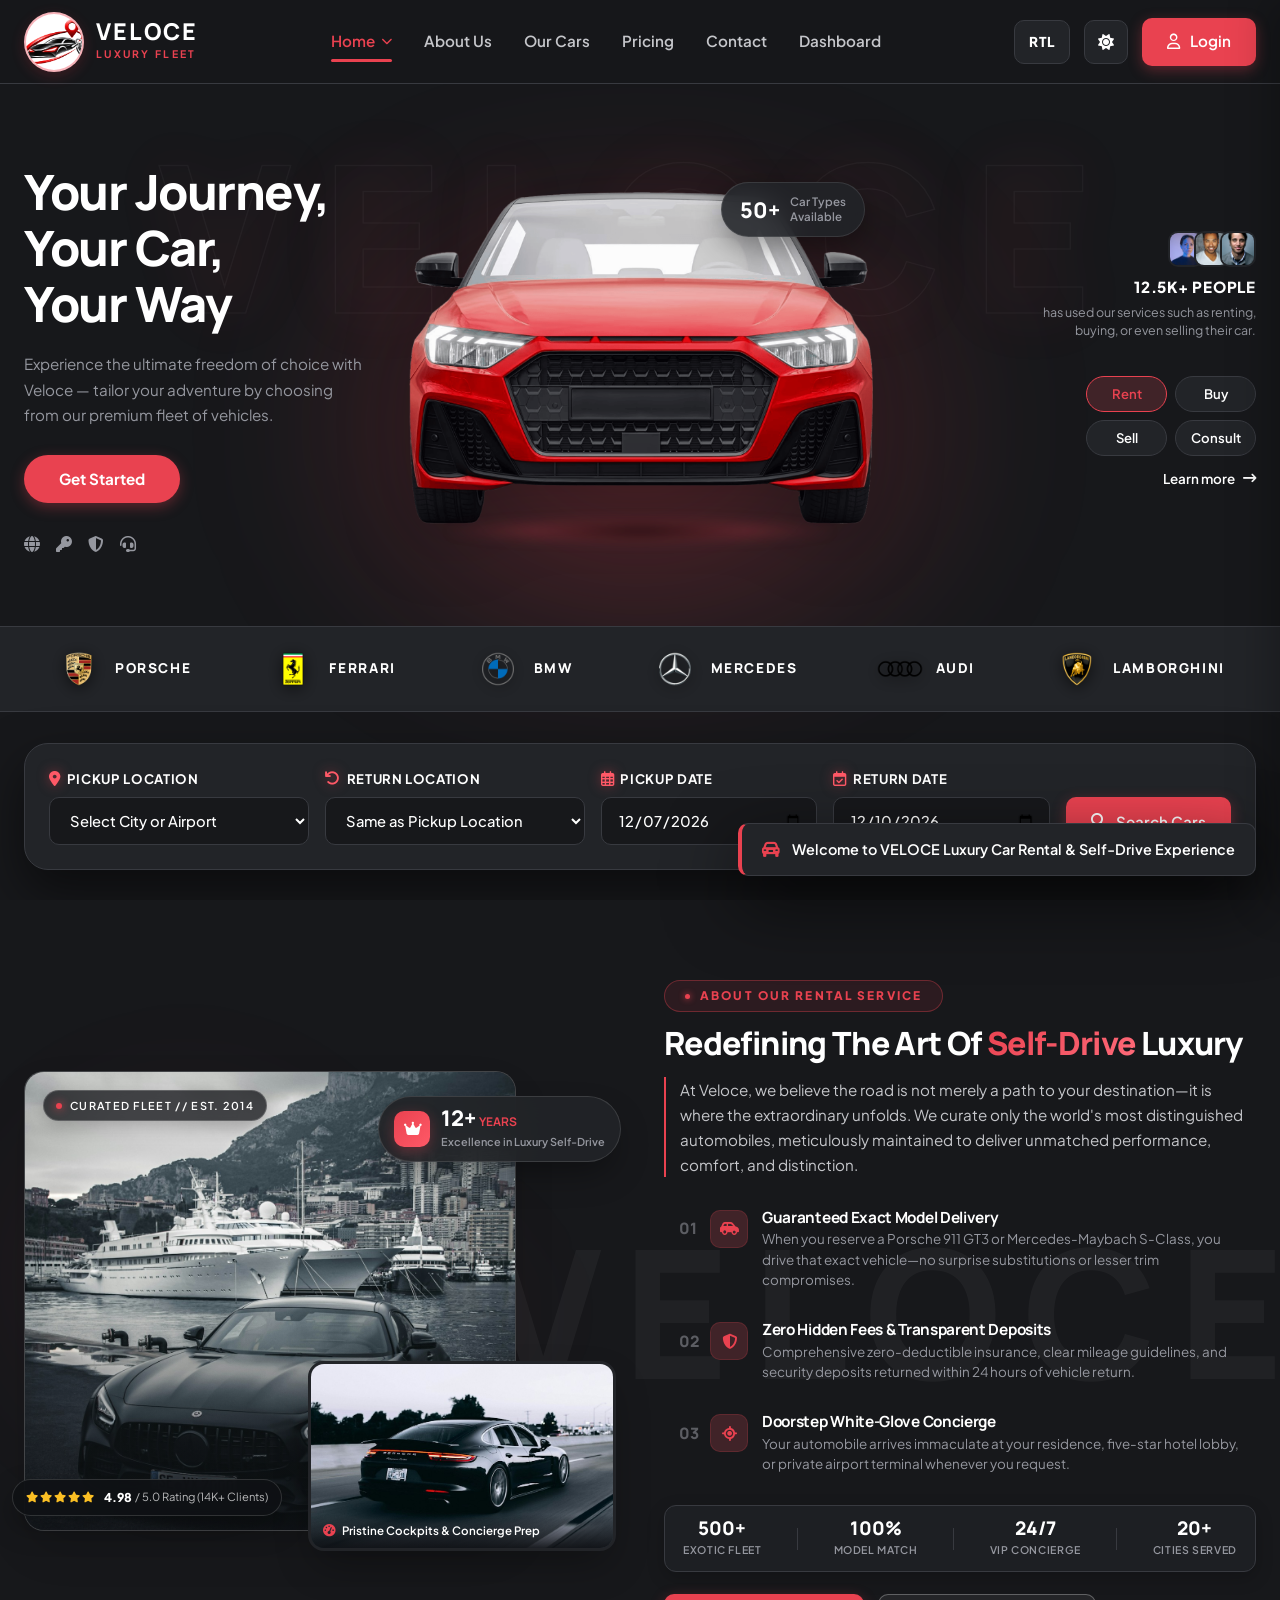
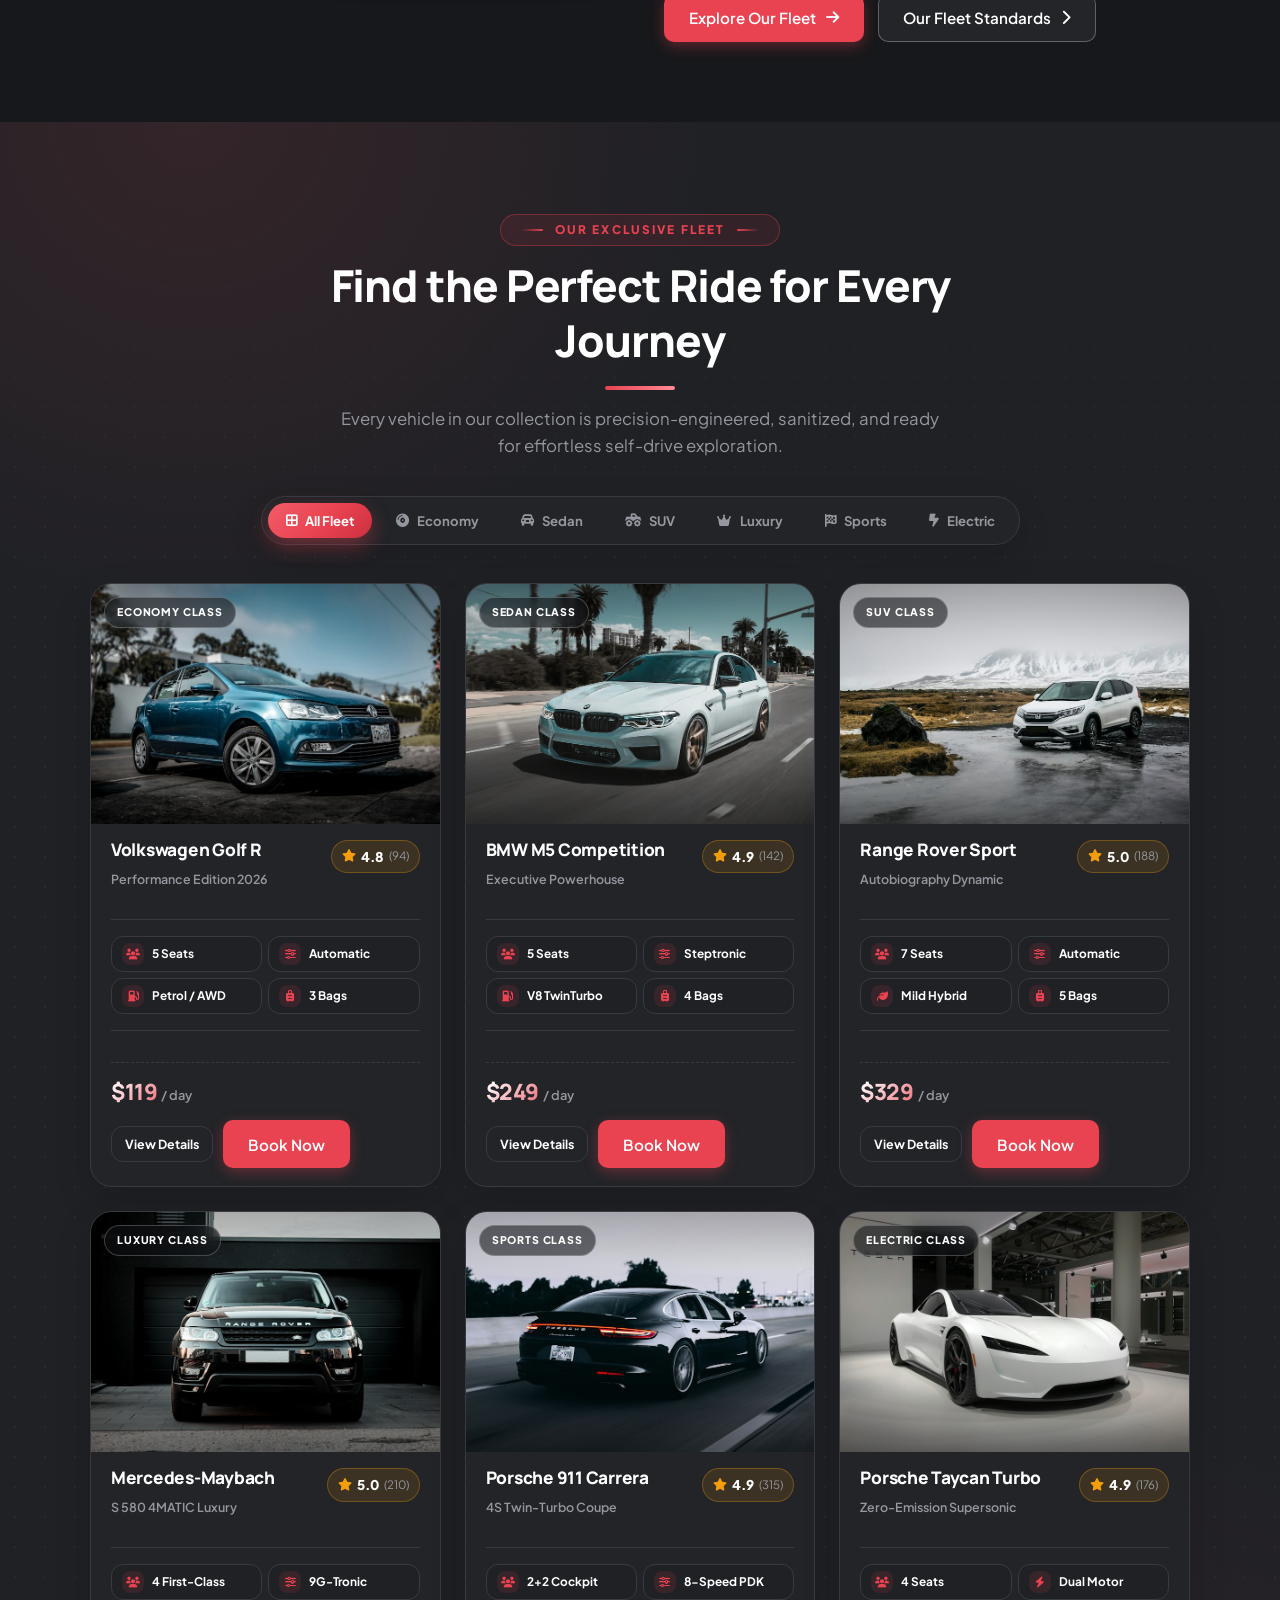
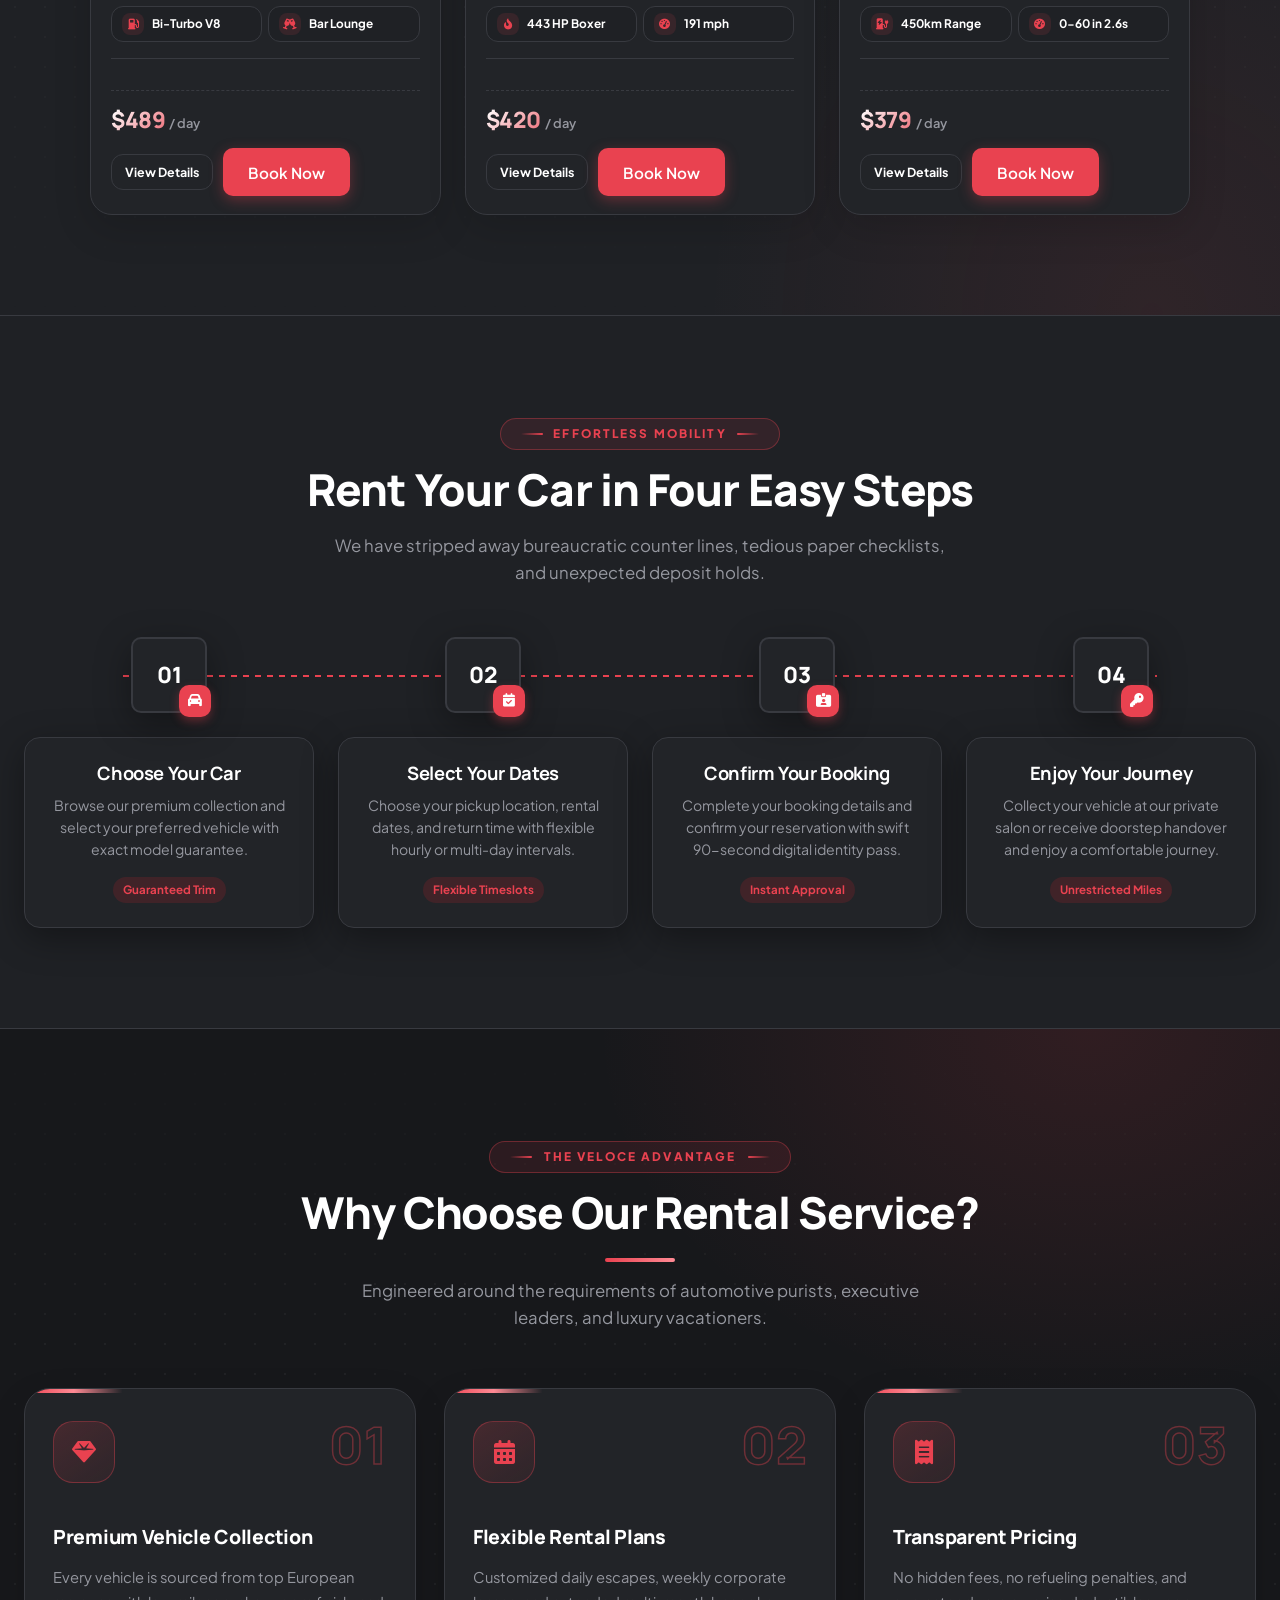
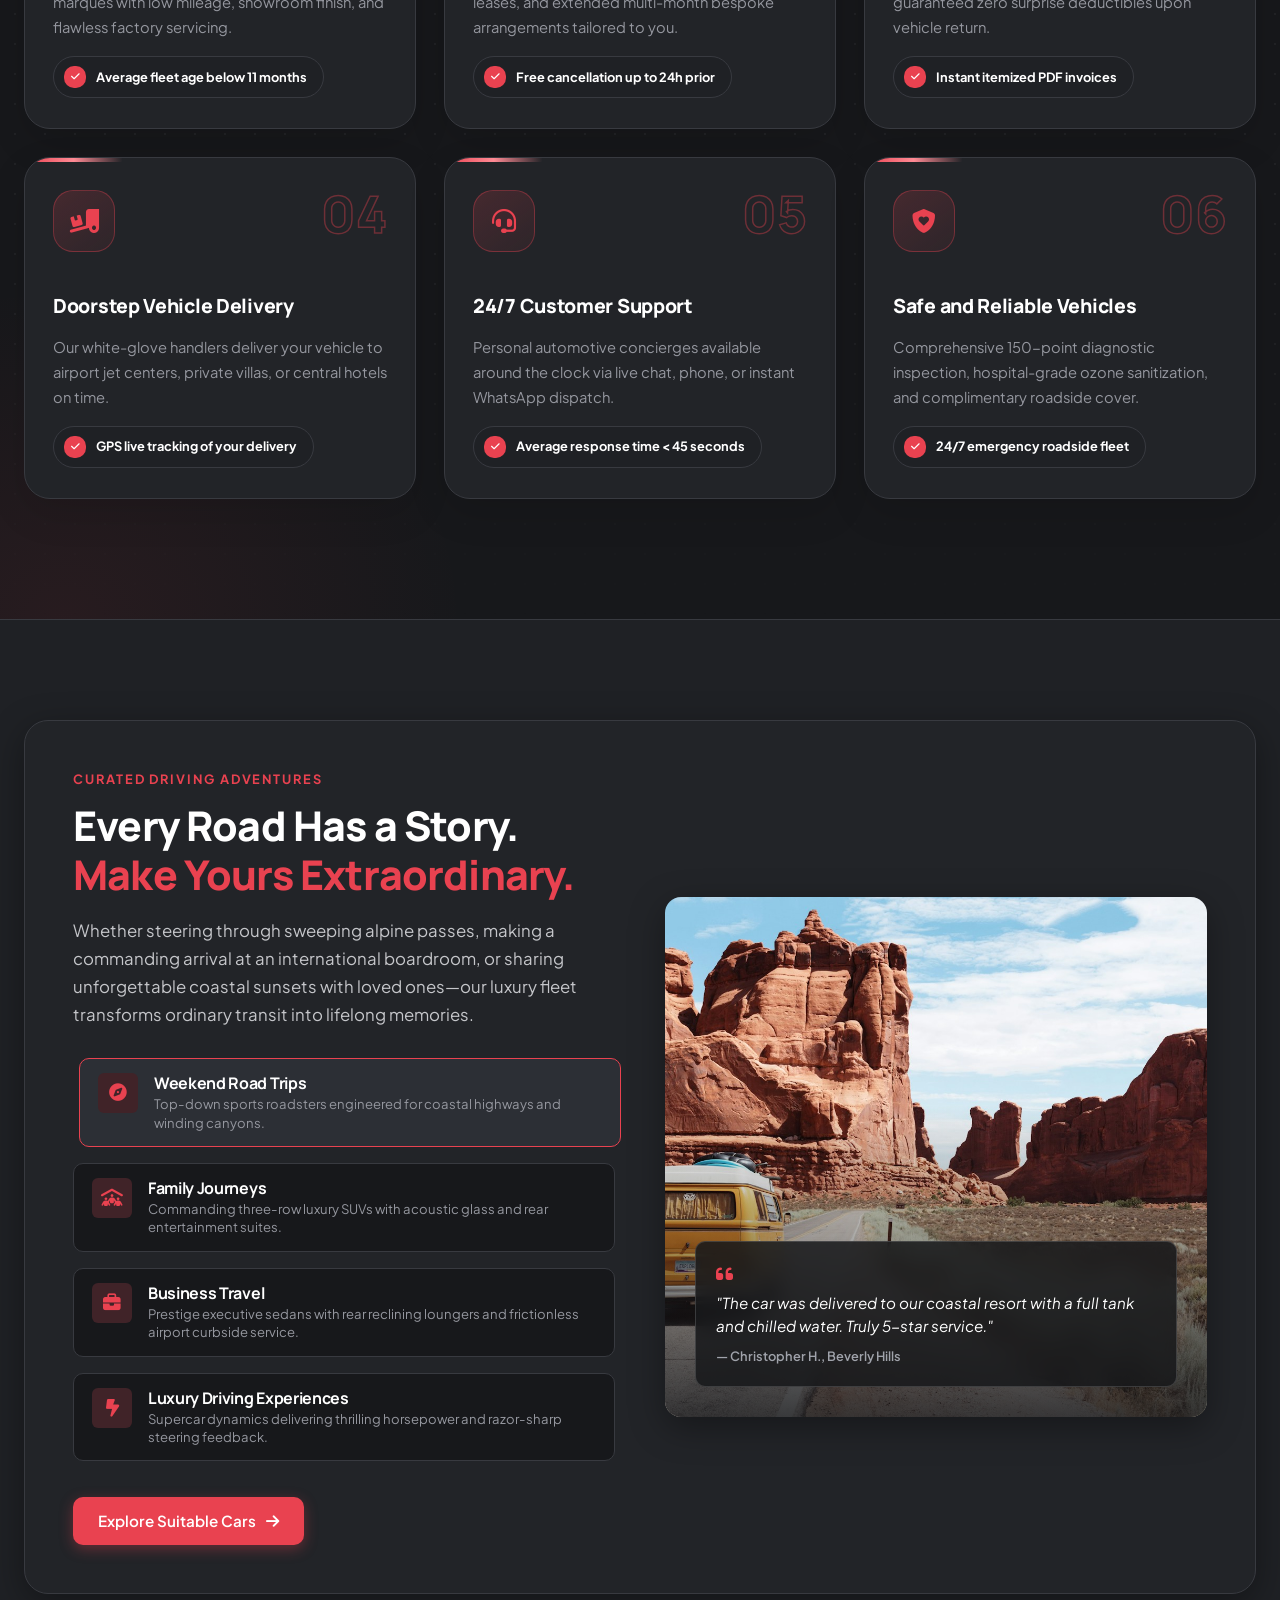
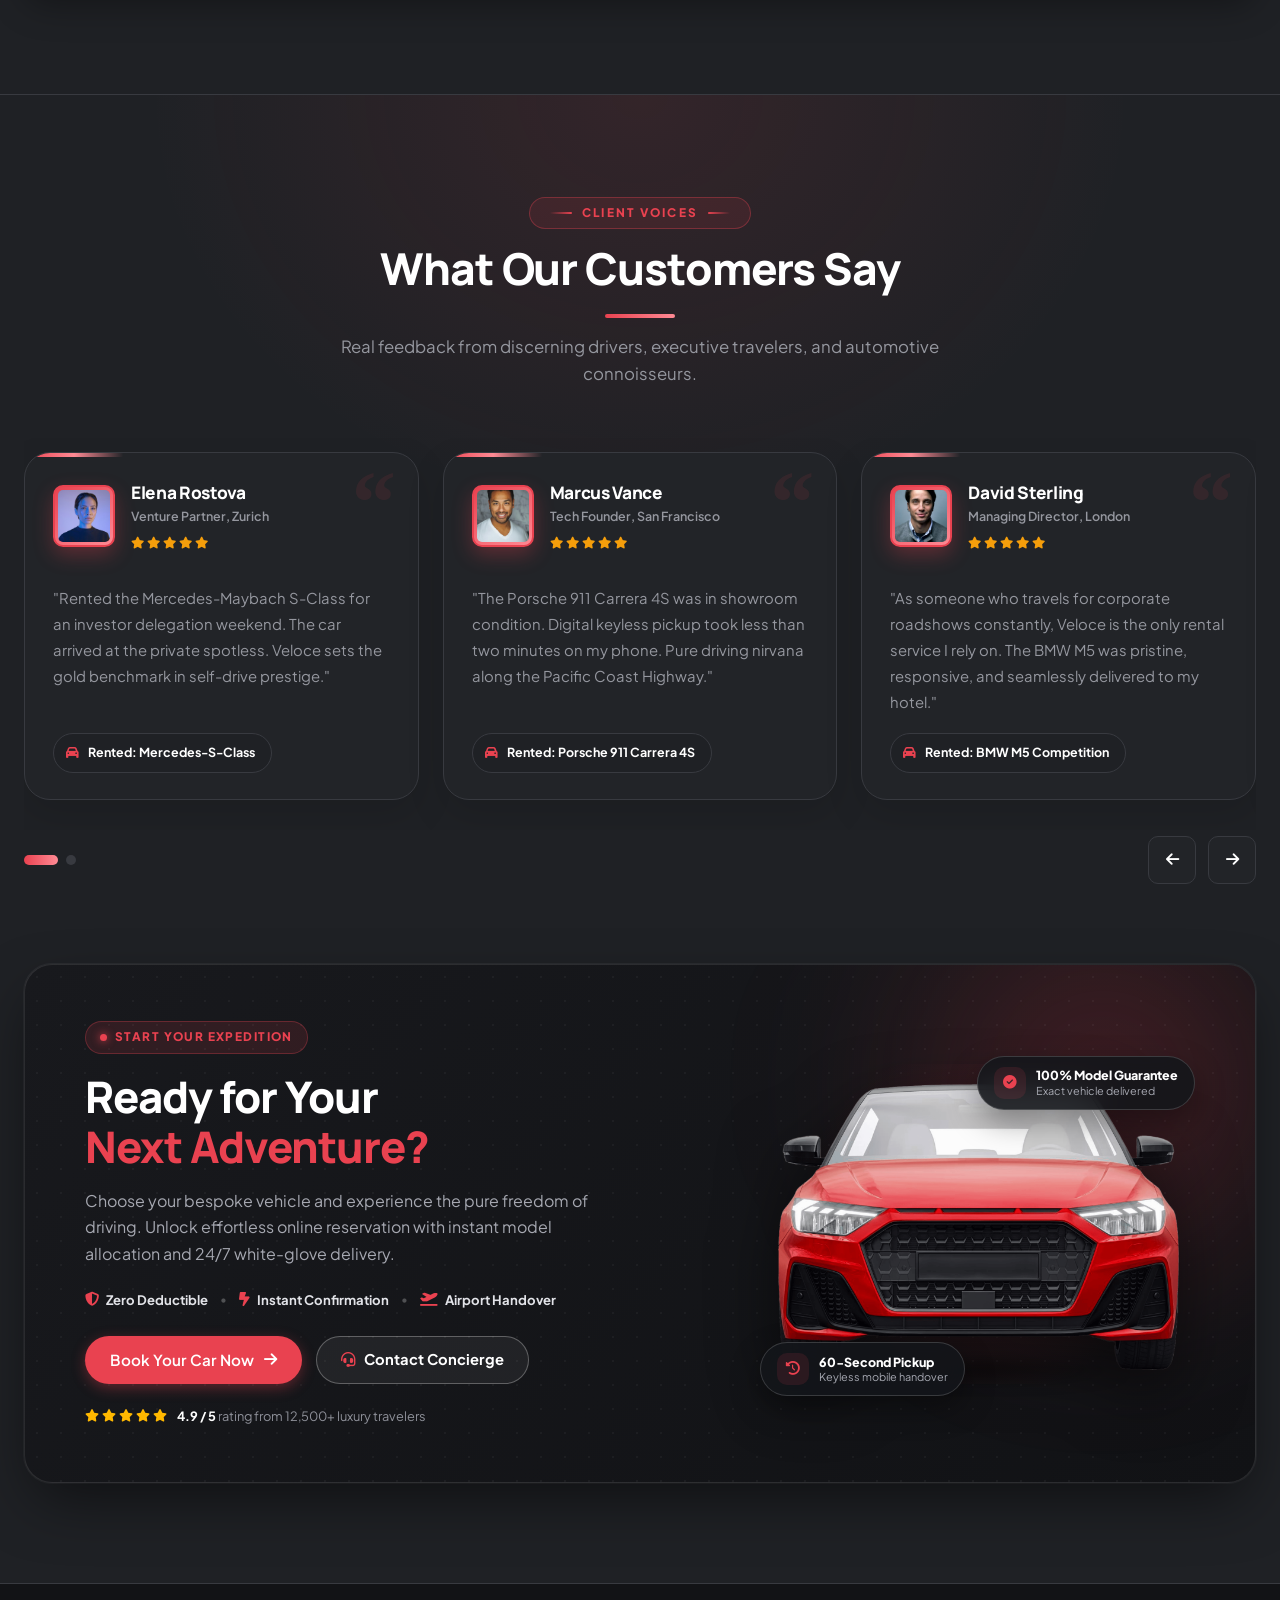
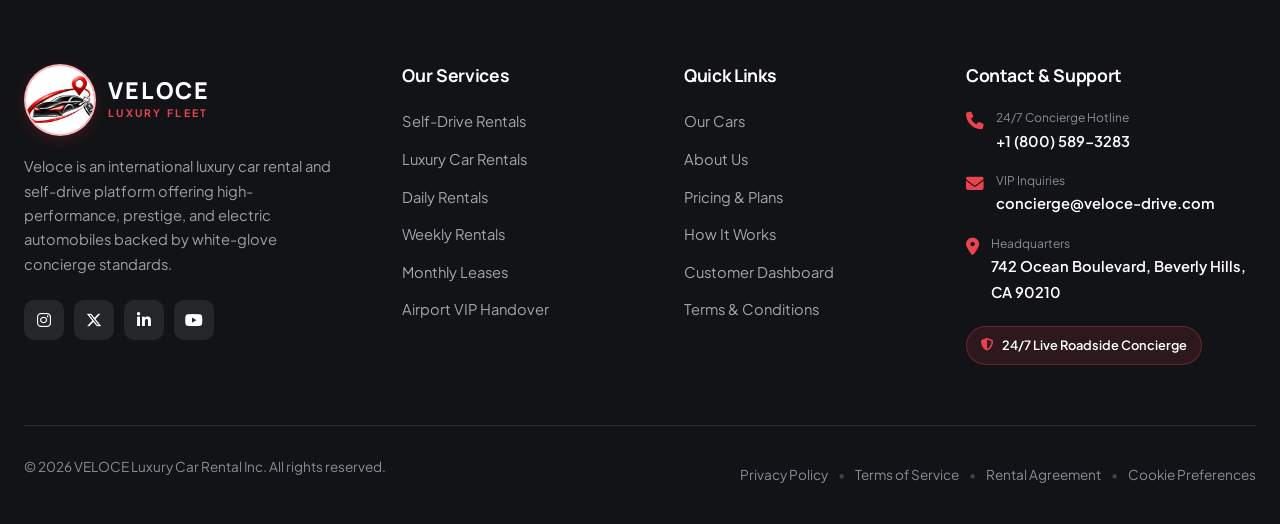
==== commit 779c7c59: "Add files via upload" ====
--- a/index.html
+++ b/index.html
@@ -1,1611 +1,1679 @@
-<!DOCTYPE html>
-<html lang="en" dir="ltr" data-theme="light">
-<head>
-  <meta charset="UTF-8">
-  <meta name="viewport" content="width=device-width, initial-scale=1.0">
-  <title>VELOCE | Premium Luxury Car Rental & Self-Drive Experience</title>
-  <meta name="description" content="Experience the pinnacle of automotive rental. Hand-picked luxury sedans, sports supercars, and premium SUVs with instant booking and doorstep delivery.">
-
-  <link rel="icon" type="image/svg+xml" href="data:image/svg+xml,%3Csvg xmlns='http://www.w3.org/2000/svg' viewBox='0 0 24 24' fill='%23E94250'%3E%3Cpath d='M18.92 6.01C18.72 5.42 18.16 5 17.5 5h-11c-.66 0-1.21.42-1.42 1.01L3 12v8c0 .55.45 1 1 1h1c.55 0 1-.45 1-1v-1h12v1c0 .55.45 1 1 1h1c.55 0 1-.45 1-1v-8l-2.08-5.99zM6.5 16c-.83 0-1.5-.67-1.5-1.5S5.67 13 6.5 13s1.5.67 1.5 1.5S7.33 16 6.5 16zm11 0c-.83 0-1.5-.67-1.5-1.5s.67-1.5 1.5-1.5 1.5.67 1.5 1.5-.67 1.5-1.5 1.5zM5 11l1.5-4.5h11L19 11H5z'/%3E%3C/svg%3E">
-
-  <link rel="preconnect" href="https://fonts.googleapis.com">
-  <link rel="preconnect" href="https://fonts.gstatic.com" crossorigin>
-  <link href="https://fonts.googleapis.com/css2?family=Manrope:wght@400;500;600;700;800&family=Plus+Jakarta+Sans:wght@300;400;500;600;700;800&display=swap" rel="stylesheet">
-
-  <link rel="stylesheet" href="https://cdnjs.cloudflare.com/ajax/libs/font-awesome/6.5.1/css/all.min.css">
-
-  <link rel="stylesheet" href="index.css">
-</head>
-<body>
-
-  <header class="site-header" id="siteHeader">
-    <div class="header-container">
-
-      <a href="index.html" class="brand-logo" aria-label="VELOCE Home">
-        <div class="logo-icon-wrap">
-          <svg class="logo-svg" viewBox="0 0 32 32" fill="none" xmlns="http://www.w3.org/2000/svg">
-            <path d="M4 16L12 6H20L12 16L20 26H12L4 16Z" fill="#E94250"/>
-            <path d="M12 16L20 6H28L20 16L28 26H20L12 16Z" fill="#E94250" fill-opacity="0.75"/>
-          </svg>
-        </div>
-        <div class="brand-text">
-          <span class="brand-name">VELOCE</span>
-          <span class="brand-sub">LUXURY FLEET</span>
-        </div>
-      </a>
-
-      <nav class="main-nav" id="mainNav" aria-label="Main Navigation">
-        <ul class="nav-list">
-
-          <li class="nav-item has-dropdown">
-            <a href="index.html" class="nav-link active" id="homeDropdownBtn" aria-expanded="false">
-              <span>Home</span>
-              <i class="fa-solid fa-chevron-down nav-arrow"></i>
-            </a>
-            <ul class="dropdown-menu" id="homeDropdownMenu">
-              <li>
-                <a href="index.html" class="dropdown-link active">
-                  <span class="dropdown-badge">Current</span>
-                  <div class="dropdown-item-content">
-                    <span class="dropdown-title">Home 1 - Red Dynamic</span>
-                    <span class="dropdown-desc">Cinematic curves & floating fleet hero</span>
-                  </div>
-                </a>
-              </li>
-              <li>
-                <a href="home2.html" class="dropdown-link">
-                  <div class="dropdown-item-content">
-                    <span class="dropdown-title">Home 2 - Minimal Luxury</span>
-                    <span class="dropdown-desc">Monochrome elegance & travel stories</span>
-                  </div>
-                </a>
-              </li>
-            </ul>
-          </li>
-
-          <li class="nav-item">
-            <a href="about.html" class="nav-link">About Us</a>
-          </li>
-          <li class="nav-item">
-            <a href="cars.html" class="nav-link">Our Cars</a>
-          </li>
-          <li class="nav-item">
-            <a href="pricing.html" class="nav-link">Pricing</a>
-          </li>
-          <li class="nav-item">
-            <a href="contact.html" class="nav-link">Contact</a>
-          </li>
-          <li class="nav-item">
-            <a href="dashboard.html" class="nav-link" id="navDashboardBtn">Dashboard</a>
-          </li>
-        </ul>
-      </nav>
-
-      <div class="header-actions">
-
-        <button type="button" class="action-btn dir-toggle" id="dirToggle" title="Toggle RTL/LTR" aria-label="Toggle text direction">
-          <span class="dir-text" id="dirText">RTL</span>
-        </button>
-
-        <button type="button" class="action-btn theme-toggle" id="themeToggle" title="Toggle Theme" aria-label="Toggle dark/light mode">
-          <i class="fa-solid fa-moon theme-icon-moon"></i>
-          <i class="fa-solid fa-sun theme-icon-sun"></i>
-        </button>
-
-        <a href="login.html" class="btn btn-primary header-login-btn" id="loginBtn">
-          <i class="fa-regular fa-user"></i>
-          <span>Login</span>
-        </a>
-
-        <button type="button" class="mobile-toggle" id="mobileMenuBtn" aria-label="Open mobile menu">
-          <span></span>
-          <span></span>
-          <span></span>
-        </button>
-      </div>
-
-    </div>
-  </header>
-
-  <div class="mobile-menu-overlay" id="mobileMenuOverlay"></div>
-  <aside class="mobile-menu-drawer" id="mobileDrawer">
-    <div class="mobile-drawer-header">
-      <div class="brand-text">
-        <span class="brand-name">VELOCE</span>
-        <span class="brand-sub">LUXURY FLEET</span>
-      </div>
-      <button class="mobile-close-btn" id="mobileCloseBtn" aria-label="Close menu">
-        <i class="fa-solid fa-xmark"></i>
-      </button>
-    </div>
-
-    <div class="mobile-drawer-body">
-      <ul class="mobile-nav-list">
-        <li class="mobile-nav-item">
-          <div class="mobile-dropdown-header" id="mobileHomeDropdown">
-            <span>Home</span>
-            <i class="fa-solid fa-chevron-down"></i>
-          </div>
-          <ul class="mobile-sub-menu" id="mobileHomeSubmenu">
-            <li><a href="index.html" class="mobile-link active">Home 1 - Red Dynamic</a></li>
-            <li><a href="home2.html" class="mobile-link">Home 2 - Minimal Luxury</a></li>
-          </ul>
-        </li>
-        <li class="mobile-nav-item"><a href="about.html" class="mobile-link">About Us</a></li>
-        <li class="mobile-nav-item"><a href="cars.html" class="mobile-link">Our Cars</a></li>
-        <li class="mobile-nav-item"><a href="pricing.html" class="mobile-link">Pricing &amp; Benefits</a></li>
-        <li class="mobile-nav-item"><a href="contact.html" class="mobile-link">Contact</a></li>
-        <li class="mobile-nav-item"><a href="dashboard.html" class="mobile-link" id="mobileDashboardBtn">Customer Dashboard</a></li>
-      </ul>
-
-      <div class="mobile-drawer-actions">
-        <div class="mobile-settings-row">
-          <button type="button" class="action-btn mobile-dir-btn" id="mobileDirToggle">
-            <span id="mobileDirText">Switch to RTL</span>
-          </button>
-          <button type="button" class="action-btn mobile-theme-btn" id="mobileThemeToggle">
-            <i class="fa-solid fa-circle-half-stroke"></i>
-            <span id="mobileThemeText">Dark Mode</span>
-          </button>
-        </div>
-        <a href="login.html" class="btn btn-primary w-100 mobile-login-btn" id="mobileLoginBtn">
-          <i class="fa-regular fa-user"></i>
-          <span>Login / Register</span>
-        </a>
-      </div>
-    </div>
-  </aside>
-
-  <main>
-
-    <section class="hero-section" id="hero">
-
-      <div class="hero-watermark" aria-hidden="true">VELOCE</div>
-
-      <div class="hero-center-glow" aria-hidden="true"></div>
-
-      <div class="section-container hero-stage-container">
-        <div class="hero-main-stage">
-
-          <div class="hero-col-left">
-            <h1 class="hero-main-title">
-              Your Journey,<br>
-              Your Car,<br>
-              Your Way
-            </h1>
-
-            <p class="hero-main-subtitle">
-              Experience the ultimate freedom of choice with Veloce — tailor your adventure by choosing from our premium fleet of vehicles.
-            </p>
-
-            <div class="hero-cta-action">
-              <a href="#fleet" class="btn btn-primary hero-get-started-btn">
-                <span>Get Started</span>
-              </a>
-            </div>
-
-            <div class="hero-social-mini">
-              <a href="#" aria-label="Global Concierge" title="Global Concierge"><i class="fa-solid fa-globe"></i></a>
-              <a href="#" aria-label="Premium Keyless" title="Keyless Access"><i class="fa-solid fa-key"></i></a>
-              <a href="#" aria-label="Verified Security" title="Full Coverage"><i class="fa-solid fa-shield-halved"></i></a>
-              <a href="#" aria-label="24/7 Support" title="24/7 Support"><i class="fa-solid fa-headset"></i></a>
-            </div>
-          </div>
-
-          <div class="hero-col-center">
-
-            <div class="floating-stat-badge">
-              <span class="stat-number">50+</span>
-              <span class="stat-text">Car Types<br>Available</span>
-            </div>
-
-            <div class="hero-car-showcase">
-              <img src="assets/hero-red-audi.png" alt="Veloce Red Sports Coupe Front View" class="hero-center-car-img" loading="eager">
-              <div class="car-ground-shadow" aria-hidden="true"></div>
-            </div>
-
-          </div>
-
-          <div class="hero-col-right">
-
-            <div class="hero-review-badge">
-              <div class="avatar-group">
-                <img src="assets/avatar-1.jpg" alt="Client 1" class="mini-avatar">
-                <img src="assets/avatar-2.jpg" alt="Client 2" class="mini-avatar">
-                <img src="assets/avatar-3.jpg" alt="Client 3" class="mini-avatar">
-              </div>
-              <strong class="review-count">12.5K+ PEOPLE</strong>
-              <p class="review-caption">
-                has used our services such as renting, buying, or even selling their car.
-              </p>
-            </div>
-
-            <div class="hero-quick-services">
-              <div class="service-pills-grid">
-                <button type="button" class="service-pill active" data-action="rent">Rent</button>
-                <button type="button" class="service-pill" data-action="buy">Buy</button>
-                <button type="button" class="service-pill" data-action="sell">Sell</button>
-                <button type="button" class="service-pill" data-action="consult">Consult</button>
-              </div>
-              <a href="#about" class="learn-more-link">
-                <span>Learn more</span>
-                <i class="fa-solid fa-arrow-right-long"></i>
-              </a>
-            </div>
-
-          </div>
-
-        </div>
-      </div>
-
-      <div class="hero-partners-strip">
-        <div class="section-container partners-flex">
-          <div class="partner-logo-item" title="Porsche Genuine Fleet">
-            <img src="assets/brand-porsche.png" alt="Porsche Crest" class="partner-real-logo" loading="lazy">
-            <span class="partner-name">PORSCHE</span>
-          </div>
-          <div class="partner-logo-item" title="Ferrari Supercars">
-            <img src="assets/brand-ferrari.png" alt="Ferrari Cavallino Rampante" class="partner-real-logo" loading="lazy">
-            <span class="partner-name">FERRARI</span>
-          </div>
-          <div class="partner-logo-item" title="BMW M Power">
-            <img src="assets/brand-bmw.png" alt="BMW Roundel" class="partner-real-logo" loading="lazy">
-            <span class="partner-name">BMW</span>
-          </div>
-          <div class="partner-logo-item" title="Mercedes-Benz Luxury">
-            <img src="assets/brand-mercedes.png" alt="Mercedes-Benz Star" class="partner-real-logo" loading="lazy">
-            <span class="partner-name">MERCEDES</span>
-          </div>
-          <div class="partner-logo-item" title="Audi Vorsprung">
-            <img src="assets/brand-audi.png" alt="Audi Rings" class="partner-real-logo" loading="lazy">
-            <span class="partner-name">AUDI</span>
-          </div>
-          <div class="partner-logo-item" title="Lamborghini V10/V12">
-            <img src="assets/brand-lamborghini.png" alt="Lamborghini Bull" class="partner-real-logo" loading="lazy">
-            <span class="partner-name">LAMBORGHINI</span>
-          </div>
-        </div>
-      </div>
-
-      <div class="section-container booking-bar-container">
-        <div class="booking-search-card" id="bookingSearchCard">
-          <form class="booking-form" id="heroSearchForm" onsubmit="event.preventDefault();">
-
-            <div class="search-field">
-              <label for="pickupLocation" class="field-label">
-                <i class="fa-solid fa-location-dot field-icon"></i>
-                <span>Pickup Location</span>
-              </label>
-              <div class="field-input-wrap">
-                <select id="pickupLocation" class="field-input" required>
-                  <option value="" disabled selected>Select City or Airport</option>
-                  <option value="lax">Los Angeles Intl (LAX)</option>
-                  <option value="beverly">Beverly Hills Flagship</option>
-                  <option value="mia">Miami Beach Marina Hub</option>
-                  <option value="jfk">New York JFK Airport</option>
-                  <option value="sfo">San Francisco Bay Terminal</option>
-                </select>
-              </div>
-            </div>
-
-            <div class="search-field">
-              <label for="returnLocation" class="field-label">
-                <i class="fa-solid fa-arrow-rotate-left field-icon"></i>
-                <span>Return Location</span>
-              </label>
-              <div class="field-input-wrap">
-                <select id="returnLocation" class="field-input">
-                  <option value="same">Same as Pickup Location</option>
-                  <option value="lax">Los Angeles Intl (LAX)</option>
-                  <option value="beverly">Beverly Hills Flagship</option>
-                  <option value="mia">Miami Beach Marina Hub</option>
-                  <option value="jfk">New York JFK Airport</option>
-                  <option value="sfo">San Francisco Bay Terminal</option>
-                </select>
-              </div>
-            </div>
-
-            <div class="search-field">
-              <label for="pickupDate" class="field-label">
-                <i class="fa-regular fa-calendar-days field-icon"></i>
-                <span>Pickup Date</span>
-              </label>
-              <div class="field-input-wrap">
-                <input type="date" id="pickupDate" class="field-input" required>
-              </div>
-            </div>
-
-            <div class="search-field">
-              <label for="returnDate" class="field-label">
-                <i class="fa-regular fa-calendar-check field-icon"></i>
-                <span>Return Date</span>
-              </label>
-              <div class="field-input-wrap">
-                <input type="date" id="returnDate" class="field-input" required>
-              </div>
-            </div>
-
-            <div class="search-submit-wrap">
-              <button type="submit" class="btn btn-primary search-cars-btn" id="searchFleetBtn">
-                <i class="fa-solid fa-magnifying-glass"></i>
-                <span>Search Cars</span>
-              </button>
-            </div>
-
-          </form>
-        </div>
-      </div>
-
-    </section>
-
-    <section class="about-section" id="about">
-
-      <div class="about-ambient-glow" aria-hidden="true"></div>
-      <div class="about-watermark" aria-hidden="true">VELOCE</div>
-
-      <div class="section-container about-grid">
-
-        <div class="about-visual">
-          <div class="about-showcase">
-
-            <div class="about-backlight" aria-hidden="true"></div>
-
-            <div class="about-frame-primary">
-              <img src="assets/about-car-new.jpg" alt="Veloce Luxury Experience" class="about-hero-img" loading="lazy">
-              <div class="about-frame-gradient"></div>
-
-              <div class="about-tech-tag">
-                <span class="tech-tag-pulse"></span>
-                <span>CURATED FLEET // EST. 2014</span>
-              </div>
-            </div>
-
-            <div class="about-frame-secondary">
-              <img src="assets/about-interior.jpg" alt="Handcrafted Interior Craftsmanship" class="about-inset-img" loading="lazy">
-              <div class="about-inset-caption">
-                <i class="fa-solid fa-gauge-high"></i>
-                <span>Pristine Cockpits & Concierge Prep</span>
-              </div>
-            </div>
-
-            <div class="about-floating-pill">
-              <div class="floating-pill-icon">
-                <i class="fa-solid fa-crown"></i>
-              </div>
-              <div class="floating-pill-info">
-                <div class="floating-pill-stat">
-                  <span class="stat-number">12+</span>
-                  <span class="stat-suffix">Years</span>
-                </div>
-                <span class="floating-pill-label">Excellence in Luxury Self-Drive</span>
-              </div>
-            </div>
-
-            <div class="about-rating-pill">
-              <div class="rating-stars">
-                <i class="fa-solid fa-star"></i>
-                <i class="fa-solid fa-star"></i>
-                <i class="fa-solid fa-star"></i>
-                <i class="fa-solid fa-star"></i>
-                <i class="fa-solid fa-star"></i>
-              </div>
-              <div class="rating-val">
-                <strong>4.98</strong>
-                <span>/ 5.0 Rating (14K+ Clients)</span>
-              </div>
-            </div>
-
-          </div>
-        </div>
-
-        <div class="about-content">
-
-          <div class="about-tag">
-            <span class="about-tag-dot"></span>
-            <span class="about-tag-text">ABOUT OUR RENTAL SERVICE</span>
-          </div>
-
-          <h2 class="about-title">
-            Redefining The Art Of <span class="text-accent-gradient">Self-Drive</span> Luxury
-          </h2>
-
-          <p class="about-lead">
-            At Veloce, we believe the road is not merely a path to your destination—it is where the extraordinary unfolds. We curate only the world's most distinguished automobiles, meticulously maintained to deliver unmatched performance, comfort, and distinction.
-          </p>
-
-          <div class="about-features-list">
-
-            <div class="about-feature-row">
-              <div class="feature-row-meta">
-                <span class="feature-idx">01</span>
-                <div class="feature-icon-wrapper">
-                  <i class="fa-solid fa-car-side"></i>
-                </div>
-              </div>
-              <div class="feature-row-body">
-                <h3 class="feature-title">Guaranteed Exact Model Delivery</h3>
-                <p class="feature-desc">When you reserve a Porsche 911 GT3 or Mercedes-Maybach S-Class, you drive that exact vehicle—no surprise substitutions or lesser trim compromises.</p>
-              </div>
-            </div>
-
-            <div class="about-feature-row">
-              <div class="feature-row-meta">
-                <span class="feature-idx">02</span>
-                <div class="feature-icon-wrapper">
-                  <i class="fa-solid fa-shield-halved"></i>
-                </div>
-              </div>
-              <div class="feature-row-body">
-                <h3 class="feature-title">Zero Hidden Fees & Transparent Deposits</h3>
-                <p class="feature-desc">Comprehensive zero-deductible insurance, clear mileage guidelines, and security deposits returned within 24 hours of vehicle return.</p>
-              </div>
-            </div>
-
-            <div class="about-feature-row">
-              <div class="feature-row-meta">
-                <span class="feature-idx">03</span>
-                <div class="feature-icon-wrapper">
-                  <i class="fa-solid fa-location-crosshairs"></i>
-                </div>
-              </div>
-              <div class="feature-row-body">
-                <h3 class="feature-title">Doorstep White-Glove Concierge</h3>
-                <p class="feature-desc">Your automobile arrives immaculate at your residence, five-star hotel lobby, or private airport terminal whenever you request.</p>
-              </div>
-            </div>
-
-          </div>
-
-          <div class="about-metrics-strip">
-            <div class="metric-item">
-              <span class="metric-num">500+</span>
-              <span class="metric-lbl">Exotic Fleet</span>
-            </div>
-            <div class="metric-divider"></div>
-            <div class="metric-item">
-              <span class="metric-num">100%</span>
-              <span class="metric-lbl">Model Match</span>
-            </div>
-            <div class="metric-divider"></div>
-            <div class="metric-item">
-              <span class="metric-num">24/7</span>
-              <span class="metric-lbl">VIP Concierge</span>
-            </div>
-            <div class="metric-divider"></div>
-            <div class="metric-item">
-              <span class="metric-num">20+</span>
-              <span class="metric-lbl">Cities Served</span>
-            </div>
-          </div>
-
-          <div class="about-actions">
-            <a href="#fleet" class="btn btn-primary">
-              <span>Explore Our Fleet</span>
-              <i class="fa-solid fa-arrow-right"></i>
-            </a>
-            <a href="#why-us" class="btn btn-secondary">
-              <span>Our Fleet Standards</span>
-              <i class="fa-solid fa-chevron-right"></i>
-            </a>
-          </div>
-
-        </div>
-
-      </div>
-    </section>
-
-    <section class="fleet-section" id="fleet">
-      <div class="section-container">
-
-        <div class="section-header text-center">
-          <span class="section-sub-label">OUR EXCLUSIVE FLEET</span>
-          <h2 class="section-heading">Find the Perfect Ride for Every Journey</h2>
-          <p class="section-subtitle">
-            Every vehicle in our collection is precision-engineered, sanitized, and ready for effortless self-drive exploration.
-          </p>
-        </div>
-
-        <div class="fleet-filter-bar">
-          <button type="button" class="filter-tab active" data-category="all">
-            <i class="fa-solid fa-border-all"></i>
-            <span>All Fleet</span>
-          </button>
-          <button type="button" class="filter-tab" data-category="economy">
-            <i class="fa-solid fa-compact-disc"></i>
-            <span>Economy</span>
-          </button>
-          <button type="button" class="filter-tab" data-category="sedan">
-            <i class="fa-solid fa-car-rear"></i>
-            <span>Sedan</span>
-          </button>
-          <button type="button" class="filter-tab" data-category="suv">
-            <i class="fa-solid fa-truck-monster"></i>
-            <span>SUV</span>
-          </button>
-          <button type="button" class="filter-tab" data-category="luxury">
-            <i class="fa-solid fa-crown"></i>
-            <span>Luxury</span>
-          </button>
-          <button type="button" class="filter-tab" data-category="sports">
-            <i class="fa-solid fa-flag-checkered"></i>
-            <span>Sports</span>
-          </button>
-          <button type="button" class="filter-tab" data-category="electric">
-            <i class="fa-solid fa-bolt-lightning"></i>
-            <span>Electric</span>
-          </button>
-        </div>
-
-        <div class="fleet-grid" id="fleetGrid">
-
-          <article class="car-card" data-category="economy" data-id="car-1">
-            <div class="card-thumb-wrap">
-              <span class="category-badge">Economy Class</span>
-              <img src="assets/car-economy.jpg" alt="Volkswagen Golf R Performance" class="car-thumb-img" loading="lazy">
-              <button type="button" class="quick-view-btn" data-car="car-1" title="Quick View">
-                <i class="fa-solid fa-expand"></i>
-              </button>
-            </div>
-            <div class="card-body">
-              <div class="car-header-row">
-                <div class="car-info">
-                  <h3 class="car-title">Volkswagen Golf R</h3>
-                  <span class="car-subtitle">Performance Edition 2026</span>
-                </div>
-                <div class="car-rating">
-                  <i class="fa-solid fa-star star-icon"></i>
-                  <span class="rating-val">4.8</span>
-                  <span class="rating-count">(94)</span>
-                </div>
-              </div>
-
-              <div class="car-specs-grid">
-                <div class="spec-cell">
-                  <i class="fa-solid fa-users"></i>
-                  <span>5 Seats</span>
-                </div>
-                <div class="spec-cell">
-                  <i class="fa-solid fa-sliders"></i>
-                  <span>Automatic</span>
-                </div>
-                <div class="spec-cell">
-                  <i class="fa-solid fa-gas-pump"></i>
-                  <span>Petrol / AWD</span>
-                </div>
-                <div class="spec-cell">
-                  <i class="fa-solid fa-suitcase-rolling"></i>
-                  <span>3 Bags</span>
-                </div>
-              </div>
-
-              <div class="card-footer-row">
-                <div class="car-price-box">
-                  <span class="price-amount">$119</span>
-                  <span class="price-period">/ day</span>
-                </div>
-                <div class="card-action-group">
-                  <button type="button" class="btn-card-details" data-car="car-1">View Details</button>
-                  <button type="button" class="btn btn-primary btn-book-car" data-car="car-1">Book Now</button>
-                </div>
-              </div>
-            </div>
-          </article>
-
-          <article class="car-card" data-category="sedan" data-id="car-2">
-            <div class="card-thumb-wrap">
-              <span class="category-badge">Sedan Class</span>
-              <img src="assets/car-sedan.jpg" alt="BMW M5 Competition" class="car-thumb-img" loading="lazy">
-              <button type="button" class="quick-view-btn" data-car="car-2" title="Quick View">
-                <i class="fa-solid fa-expand"></i>
-              </button>
-            </div>
-            <div class="card-body">
-              <div class="car-header-row">
-                <div class="car-info">
-                  <h3 class="car-title">BMW M5 Competition</h3>
-                  <span class="car-subtitle">Executive Powerhouse</span>
-                </div>
-                <div class="car-rating">
-                  <i class="fa-solid fa-star star-icon"></i>
-                  <span class="rating-val">4.9</span>
-                  <span class="rating-count">(142)</span>
-                </div>
-              </div>
-
-              <div class="car-specs-grid">
-                <div class="spec-cell">
-                  <i class="fa-solid fa-users"></i>
-                  <span>5 Seats</span>
-                </div>
-                <div class="spec-cell">
-                  <i class="fa-solid fa-sliders"></i>
-                  <span>Steptronic</span>
-                </div>
-                <div class="spec-cell">
-                  <i class="fa-solid fa-gas-pump"></i>
-                  <span>V8 TwinTurbo</span>
-                </div>
-                <div class="spec-cell">
-                  <i class="fa-solid fa-suitcase-rolling"></i>
-                  <span>4 Bags</span>
-                </div>
-              </div>
-
-              <div class="card-footer-row">
-                <div class="car-price-box">
-                  <span class="price-amount">$249</span>
-                  <span class="price-period">/ day</span>
-                </div>
-                <div class="card-action-group">
-                  <button type="button" class="btn-card-details" data-car="car-2">View Details</button>
-                  <button type="button" class="btn btn-primary btn-book-car" data-car="car-2">Book Now</button>
-                </div>
-              </div>
-            </div>
-          </article>
-
-          <article class="car-card" data-category="suv" data-id="car-3">
-            <div class="card-thumb-wrap">
-              <span class="category-badge">SUV Class</span>
-              <img src="assets/car-suv.jpg" alt="Range Rover Sport Autobiography" class="car-thumb-img" loading="lazy">
-              <button type="button" class="quick-view-btn" data-car="car-3" title="Quick View">
-                <i class="fa-solid fa-expand"></i>
-              </button>
-            </div>
-            <div class="card-body">
-              <div class="car-header-row">
-                <div class="car-info">
-                  <h3 class="car-title">Range Rover Sport</h3>
-                  <span class="car-subtitle">Autobiography Dynamic</span>
-                </div>
-                <div class="car-rating">
-                  <i class="fa-solid fa-star star-icon"></i>
-                  <span class="rating-val">5.0</span>
-                  <span class="rating-count">(188)</span>
-                </div>
-              </div>
-
-              <div class="car-specs-grid">
-                <div class="spec-cell">
-                  <i class="fa-solid fa-users"></i>
-                  <span>7 Seats</span>
-                </div>
-                <div class="spec-cell">
-                  <i class="fa-solid fa-sliders"></i>
-                  <span>Automatic</span>
-                </div>
-                <div class="spec-cell">
-                  <i class="fa-solid fa-leaf"></i>
-                  <span>Mild Hybrid</span>
-                </div>
-                <div class="spec-cell">
-                  <i class="fa-solid fa-suitcase-rolling"></i>
-                  <span>5 Bags</span>
-                </div>
-              </div>
-
-              <div class="card-footer-row">
-                <div class="car-price-box">
-                  <span class="price-amount">$329</span>
-                  <span class="price-period">/ day</span>
-                </div>
-                <div class="card-action-group">
-                  <button type="button" class="btn-card-details" data-car="car-3">View Details</button>
-                  <button type="button" class="btn btn-primary btn-book-car" data-car="car-3">Book Now</button>
-                </div>
-              </div>
-            </div>
-          </article>
-
-          <article class="car-card" data-category="luxury" data-id="car-4">
-            <div class="card-thumb-wrap">
-              <span class="category-badge">Luxury Class</span>
-              <img src="assets/car-luxury.jpg" alt="Mercedes-Maybach S-Class" class="car-thumb-img" loading="lazy">
-              <button type="button" class="quick-view-btn" data-car="car-4" title="Quick View">
-                <i class="fa-solid fa-expand"></i>
-              </button>
-            </div>
-            <div class="card-body">
-              <div class="car-header-row">
-                <div class="car-info">
-                  <h3 class="car-title">Mercedes-Maybach</h3>
-                  <span class="car-subtitle">S 580 4MATIC Luxury</span>
-                </div>
-                <div class="car-rating">
-                  <i class="fa-solid fa-star star-icon"></i>
-                  <span class="rating-val">5.0</span>
-                  <span class="rating-count">(210)</span>
-                </div>
-              </div>
-
-              <div class="car-specs-grid">
-                <div class="spec-cell">
-                  <i class="fa-solid fa-users"></i>
-                  <span>4 First-Class</span>
-                </div>
-                <div class="spec-cell">
-                  <i class="fa-solid fa-sliders"></i>
-                  <span>9G-Tronic</span>
-                </div>
-                <div class="spec-cell">
-                  <i class="fa-solid fa-gas-pump"></i>
-                  <span>Bi-Turbo V8</span>
-                </div>
-                <div class="spec-cell">
-                  <i class="fa-solid fa-champagne-glasses"></i>
-                  <span>Bar Lounge</span>
-                </div>
-              </div>
-
-              <div class="card-footer-row">
-                <div class="car-price-box">
-                  <span class="price-amount">$489</span>
-                  <span class="price-period">/ day</span>
-                </div>
-                <div class="card-action-group">
-                  <button type="button" class="btn-card-details" data-car="car-4">View Details</button>
-                  <button type="button" class="btn btn-primary btn-book-car" data-car="car-4">Book Now</button>
-                </div>
-              </div>
-            </div>
-          </article>
-
-          <article class="car-card" data-category="sports" data-id="car-5">
-            <div class="card-thumb-wrap">
-              <span class="category-badge">Sports Class</span>
-              <img src="assets/car-sports.jpg" alt="Porsche 911 Carrera 4S" class="car-thumb-img" loading="lazy">
-              <button type="button" class="quick-view-btn" data-car="car-5" title="Quick View">
-                <i class="fa-solid fa-expand"></i>
-              </button>
-            </div>
-            <div class="card-body">
-              <div class="car-header-row">
-                <div class="car-info">
-                  <h3 class="car-title">Porsche 911 Carrera</h3>
-                  <span class="car-subtitle">4S Twin-Turbo Coupe</span>
-                </div>
-                <div class="car-rating">
-                  <i class="fa-solid fa-star star-icon"></i>
-                  <span class="rating-val">4.9</span>
-                  <span class="rating-count">(315)</span>
-                </div>
-              </div>
-
-              <div class="car-specs-grid">
-                <div class="spec-cell">
-                  <i class="fa-solid fa-users"></i>
-                  <span>2+2 Cockpit</span>
-                </div>
-                <div class="spec-cell">
-                  <i class="fa-solid fa-sliders"></i>
-                  <span>8-Speed PDK</span>
-                </div>
-                <div class="spec-cell">
-                  <i class="fa-solid fa-fire-flame-curved"></i>
-                  <span>443 HP Boxer</span>
-                </div>
-                <div class="spec-cell">
-                  <i class="fa-solid fa-gauge-high"></i>
-                  <span>191 mph</span>
-                </div>
-              </div>
-
-              <div class="card-footer-row">
-                <div class="car-price-box">
-                  <span class="price-amount">$420</span>
-                  <span class="price-period">/ day</span>
-                </div>
-                <div class="card-action-group">
-                  <button type="button" class="btn-card-details" data-car="car-5">View Details</button>
-                  <button type="button" class="btn btn-primary btn-book-car" data-car="car-5">Book Now</button>
-                </div>
-              </div>
-            </div>
-          </article>
-
-          <article class="car-card" data-category="electric" data-id="car-6">
-            <div class="card-thumb-wrap">
-              <span class="category-badge">Electric Class</span>
-              <img src="assets/car-electric.jpg" alt="Porsche Taycan Turbo S" class="car-thumb-img" loading="lazy">
-              <button type="button" class="quick-view-btn" data-car="car-6" title="Quick View">
-                <i class="fa-solid fa-expand"></i>
-              </button>
-            </div>
-            <div class="card-body">
-              <div class="car-header-row">
-                <div class="car-info">
-                  <h3 class="car-title">Porsche Taycan Turbo</h3>
-                  <span class="car-subtitle">Zero-Emission Supersonic</span>
-                </div>
-                <div class="car-rating">
-                  <i class="fa-solid fa-star star-icon"></i>
-                  <span class="rating-val">4.9</span>
-                  <span class="rating-count">(176)</span>
-                </div>
-              </div>
-
-              <div class="car-specs-grid">
-                <div class="spec-cell">
-                  <i class="fa-solid fa-users"></i>
-                  <span>4 Seats</span>
-                </div>
-                <div class="spec-cell">
-                  <i class="fa-solid fa-bolt"></i>
-                  <span>Dual Motor</span>
-                </div>
-                <div class="spec-cell">
-                  <i class="fa-solid fa-charging-station"></i>
-                  <span>450km Range</span>
-                </div>
-                <div class="spec-cell">
-                  <i class="fa-solid fa-gauge-high"></i>
-                  <span>0-60 in 2.6s</span>
-                </div>
-              </div>
-
-              <div class="card-footer-row">
-                <div class="car-price-box">
-                  <span class="price-amount">$379</span>
-                  <span class="price-period">/ day</span>
-                </div>
-                <div class="card-action-group">
-                  <button type="button" class="btn-card-details" data-car="car-6">View Details</button>
-                  <button type="button" class="btn btn-primary btn-book-car" data-car="car-6">Book Now</button>
-                </div>
-              </div>
-            </div>
-          </article>
-
-        </div>
-
-      </div>
-    </section>
-
-    <section class="how-it-works-section" id="how-it-works">
-      <div class="section-container">
-
-        <div class="section-header text-center">
-          <span class="section-sub-label">EFFORTLESS MOBILITY</span>
-          <h2 class="section-heading">Rent Your Car in Four Easy Steps</h2>
-          <p class="section-subtitle">
-            We have stripped away bureaucratic counter lines, tedious paper checklists, and unexpected deposit holds.
-          </p>
-        </div>
-
-        <div class="timeline-wrapper">
-          <div class="timeline-track-line" aria-hidden="true"></div>
-
-          <div class="timeline-grid">
-
-            <div class="timeline-step">
-              <div class="step-marker-wrap">
-                <div class="step-num-circle">01</div>
-                <div class="step-icon-badge">
-                  <i class="fa-solid fa-car"></i>
-                </div>
-              </div>
-              <div class="step-card">
-                <h3 class="step-title">Choose Your Car</h3>
-                <p class="step-description">
-                  Browse our premium collection and select your preferred vehicle with exact model guarantee.
-                </p>
-                <div class="step-pill">Guaranteed Trim</div>
-              </div>
-            </div>
-
-            <div class="timeline-step">
-              <div class="step-marker-wrap">
-                <div class="step-num-circle">02</div>
-                <div class="step-icon-badge">
-                  <i class="fa-solid fa-calendar-check"></i>
-                </div>
-              </div>
-              <div class="step-card">
-                <h3 class="step-title">Select Your Dates</h3>
-                <p class="step-description">
-                  Choose your pickup location, rental dates, and return time with flexible hourly or multi-day intervals.
-                </p>
-                <div class="step-pill">Flexible Timeslots</div>
-              </div>
-            </div>
-
-            <div class="timeline-step">
-              <div class="step-marker-wrap">
-                <div class="step-num-circle">03</div>
-                <div class="step-icon-badge">
-                  <i class="fa-solid fa-id-card-clip"></i>
-                </div>
-              </div>
-              <div class="step-card">
-                <h3 class="step-title">Confirm Your Booking</h3>
-                <p class="step-description">
-                  Complete your booking details and confirm your reservation with swift 90-second digital identity pass.
-                </p>
-                <div class="step-pill">Instant Approval</div>
-              </div>
-            </div>
-
-            <div class="timeline-step">
-              <div class="step-marker-wrap">
-                <div class="step-num-circle">04</div>
-                <div class="step-icon-badge">
-                  <i class="fa-solid fa-key"></i>
-                </div>
-              </div>
-              <div class="step-card">
-                <h3 class="step-title">Enjoy Your Journey</h3>
-                <p class="step-description">
-                  Collect your vehicle at our private salon or receive doorstep handover and enjoy a comfortable journey.
-                </p>
-                <div class="step-pill">Unrestricted Miles</div>
-              </div>
-            </div>
-
-          </div>
-        </div>
-
-      </div>
-    </section>
-
-    <section class="why-us-section" id="why-us">
-      <div class="section-container">
-
-        <div class="section-header text-center">
-          <span class="section-sub-label">THE VELOCE ADVANTAGE</span>
-          <h2 class="section-heading">Why Choose Our Rental Service?</h2>
-          <p class="section-subtitle">
-            Engineered around the requirements of automotive purists, executive leaders, and luxury vacationers.
-          </p>
-        </div>
-
-        <div class="benefits-grid">
-
-          <div class="benefit-card">
-            <div class="benefit-header">
-              <div class="benefit-icon-box">
-                <i class="fa-solid fa-gem"></i>
-              </div>
-              <span class="benefit-index">01</span>
-            </div>
-            <h3 class="benefit-title">Premium Vehicle Collection</h3>
-            <p class="benefit-text">
-              Every vehicle is sourced from top European marques with low mileage, showroom finish, and flawless factory servicing.
-            </p>
-            <div class="benefit-bullet">
-              <i class="fa-solid fa-check"></i>
-              <span>Average fleet age below 11 months</span>
-            </div>
-          </div>
-
-          <div class="benefit-card">
-            <div class="benefit-header">
-              <div class="benefit-icon-box">
-                <i class="fa-solid fa-calendar-days"></i>
-              </div>
-              <span class="benefit-index">02</span>
-            </div>
-            <h3 class="benefit-title">Flexible Rental Plans</h3>
-            <p class="benefit-text">
-              Customized daily escapes, weekly corporate leases, and extended multi-month bespoke arrangements tailored to you.
-            </p>
-            <div class="benefit-bullet">
-              <i class="fa-solid fa-check"></i>
-              <span>Free cancellation up to 24h prior</span>
-            </div>
-          </div>
-
-          <div class="benefit-card">
-            <div class="benefit-header">
-              <div class="benefit-icon-box">
-                <i class="fa-solid fa-receipt"></i>
-              </div>
-              <span class="benefit-index">03</span>
-            </div>
-            <h3 class="benefit-title">Transparent Pricing</h3>
-            <p class="benefit-text">
-              No hidden fees, no refueling penalties, and guaranteed zero surprise deductibles upon vehicle return.
-            </p>
-            <div class="benefit-bullet">
-              <i class="fa-solid fa-check"></i>
-              <span>Instant itemized PDF invoices</span>
-            </div>
-          </div>
-
-          <div class="benefit-card">
-            <div class="benefit-header">
-              <div class="benefit-icon-box">
-                <i class="fa-solid fa-truck-ramp-box"></i>
-              </div>
-              <span class="benefit-index">04</span>
-            </div>
-            <h3 class="benefit-title">Doorstep Vehicle Delivery</h3>
-            <p class="benefit-text">
-              Our white-glove handlers deliver your vehicle to airport jet centers, private villas, or central hotels on time.
-            </p>
-            <div class="benefit-bullet">
-              <i class="fa-solid fa-check"></i>
-              <span>GPS live tracking of your delivery</span>
-            </div>
-          </div>
-
-          <div class="benefit-card">
-            <div class="benefit-header">
-              <div class="benefit-icon-box">
-                <i class="fa-solid fa-headset"></i>
-              </div>
-              <span class="benefit-index">05</span>
-            </div>
-            <h3 class="benefit-title">24/7 Customer Support</h3>
-            <p class="benefit-text">
-              Personal automotive concierges available around the clock via live chat, phone, or instant WhatsApp dispatch.
-            </p>
-            <div class="benefit-bullet">
-              <i class="fa-solid fa-check"></i>
-              <span>Average response time &lt; 45 seconds</span>
-            </div>
-          </div>
-
-          <div class="benefit-card">
-            <div class="benefit-header">
-              <div class="benefit-icon-box">
-                <i class="fa-solid fa-shield-heart"></i>
-              </div>
-              <span class="benefit-index">06</span>
-            </div>
-            <h3 class="benefit-title">Safe and Reliable Vehicles</h3>
-            <p class="benefit-text">
-              Comprehensive 150-point diagnostic inspection, hospital-grade ozone sanitization, and complimentary roadside cover.
-            </p>
-            <div class="benefit-bullet">
-              <i class="fa-solid fa-check"></i>
-              <span>24/7 emergency roadside fleet</span>
-            </div>
-          </div>
-
-        </div>
-
-      </div>
-    </section>
-
-    <section class="experience-section" id="experience">
-      <div class="section-container">
-
-        <div class="experience-card-container">
-          <div class="experience-bg-art" aria-hidden="true"></div>
-
-          <div class="experience-grid">
-
-            <div class="experience-info">
-              <span class="experience-label">CURATED DRIVING ADVENTURES</span>
-              <h2 class="experience-heading">
-                Every Road Has a Story.<br>
-                <span class="text-highlight">Make Yours Extraordinary.</span>
-              </h2>
-              <p class="experience-desc">
-                Whether steering through sweeping alpine passes, making a commanding arrival at an international boardroom, or sharing unforgettable coastal sunsets with loved ones—our luxury fleet transforms ordinary transit into lifelong memories.
-              </p>
-
-              <div class="experience-pillars-list">
-
-                <div class="pillar-item active" data-tab="0">
-                  <div class="pillar-icon"><i class="fa-solid fa-compass"></i></div>
-                  <div class="pillar-details">
-                    <h4 class="pillar-title">Weekend Road Trips</h4>
-                    <p class="pillar-sub">Top-down sports roadsters engineered for coastal highways and winding canyons.</p>
-                  </div>
-                </div>
-
-                <div class="pillar-item" data-tab="1">
-                  <div class="pillar-icon"><i class="fa-solid fa-people-roof"></i></div>
-                  <div class="pillar-details">
-                    <h4 class="pillar-title">Family Journeys</h4>
-                    <p class="pillar-sub">Commanding three-row luxury SUVs with acoustic glass and rear entertainment suites.</p>
-                  </div>
-                </div>
-
-                <div class="pillar-item" data-tab="2">
-                  <div class="pillar-icon"><i class="fa-solid fa-briefcase"></i></div>
-                  <div class="pillar-details">
-                    <h4 class="pillar-title">Business Travel</h4>
-                    <p class="pillar-sub">Prestige executive sedans with rear reclining loungers and frictionless airport curbside service.</p>
-                  </div>
-                </div>
-
-                <div class="pillar-item" data-tab="3">
-                  <div class="pillar-icon"><i class="fa-solid fa-bolt-lightning"></i></div>
-                  <div class="pillar-details">
-                    <h4 class="pillar-title">Luxury Driving Experiences</h4>
-                    <p class="pillar-sub">Supercar dynamics delivering thrilling horsepower and razor-sharp steering feedback.</p>
-                  </div>
-                </div>
-
-              </div>
-
-              <div class="experience-actions">
-                <a href="#fleet" class="btn btn-primary">
-                  <span>Explore Suitable Cars</span>
-                  <i class="fa-solid fa-arrow-right"></i>
-                </a>
-              </div>
-            </div>
-
-            <div class="experience-visual">
-              <div class="experience-image-card">
-                <img src="assets/travel-experience.jpg" alt="Veloce Travel Experience" class="experience-img" id="experienceDynamicImg" loading="lazy">
-                <div class="experience-image-overlay">
-                  <div class="experience-floating-quote">
-                    <i class="fa-solid fa-quote-left quote-icon"></i>
-                    <p>"The car was delivered to our coastal resort with a full tank and chilled water. Truly 5-star service."</p>
-                    <span class="quote-author">— Christopher H., Beverly Hills</span>
-                  </div>
-                </div>
-              </div>
-            </div>
-
-          </div>
-        </div>
-
-      </div>
-    </section>
-
-    <section class="testimonials-section" id="testimonials">
-      <div class="section-container">
-
-        <div class="section-header text-center">
-          <span class="section-sub-label">CLIENT VOICES</span>
-          <h2 class="section-heading">What Our Customers Say</h2>
-          <p class="section-subtitle">
-            Real feedback from discerning drivers, executive travelers, and automotive connoisseurs.
-          </p>
-        </div>
-
-        <div class="testimonials-carousel-wrapper">
-
-          <div class="testimonials-track" id="testimonialsTrack">
-
-            <div class="testimonial-card">
-              <div class="card-quote-mark">“</div>
-              <div class="card-top-row">
-                <img src="assets/avatar-1.jpg" alt="Elena Rostova" class="client-avatar">
-                <div class="client-meta">
-                  <h4 class="client-name">Elena Rostova</h4>
-                  <span class="client-title">Venture Partner, Zurich</span>
-                  <div class="client-stars">
-                    <i class="fa-solid fa-star"></i>
-                    <i class="fa-solid fa-star"></i>
-                    <i class="fa-solid fa-star"></i>
-                    <i class="fa-solid fa-star"></i>
-                    <i class="fa-solid fa-star"></i>
-                  </div>
-                </div>
-              </div>
-              <p class="testimonial-content">
-                "Rented the Mercedes-Maybach S-Class for an investor delegation weekend. The car arrived at the private spotless. Veloce sets the gold benchmark in self-drive prestige."
-              </p>
-              <div class="rented-vehicle-tag">
-                <i class="fa-solid fa-car"></i>
-                <span>Rented: Mercedes-S-Class</span>
-              </div>
-            </div>
-
-            <div class="testimonial-card">
-              <div class="card-quote-mark">“</div>
-              <div class="card-top-row">
-                <img src="assets/avatar-2.jpg" alt="Marcus Vance" class="client-avatar">
-                <div class="client-meta">
-                  <h4 class="client-name">Marcus Vance</h4>
-                  <span class="client-title">Tech Founder, San Francisco</span>
-                  <div class="client-stars">
-                    <i class="fa-solid fa-star"></i>
-                    <i class="fa-solid fa-star"></i>
-                    <i class="fa-solid fa-star"></i>
-                    <i class="fa-solid fa-star"></i>
-                    <i class="fa-solid fa-star"></i>
-                  </div>
-                </div>
-              </div>
-              <p class="testimonial-content">
-                "The Porsche 911 Carrera 4S was in showroom condition. Digital keyless pickup took less than two minutes on my phone. Pure driving nirvana along the Pacific Coast Highway."
-              </p>
-              <div class="rented-vehicle-tag">
-                <i class="fa-solid fa-car"></i>
-                <span>Rented: Porsche 911 Carrera 4S</span>
-              </div>
-            </div>
-
-            <div class="testimonial-card">
-              <div class="card-quote-mark">“</div>
-              <div class="card-top-row">
-                <img src="assets/avatar-3.jpg" alt="David Sterling" class="client-avatar">
-                <div class="client-meta">
-                  <h4 class="client-name">David Sterling</h4>
-                  <span class="client-title">Managing Director, London</span>
-                  <div class="client-stars">
-                    <i class="fa-solid fa-star"></i>
-                    <i class="fa-solid fa-star"></i>
-                    <i class="fa-solid fa-star"></i>
-                    <i class="fa-solid fa-star"></i>
-                    <i class="fa-solid fa-star"></i>
-                  </div>
-                </div>
-              </div>
-              <p class="testimonial-content">
-                "As someone who travels for corporate roadshows constantly, Veloce is the only rental service I rely on. The BMW M5 was pristine, responsive, and seamlessly delivered to my hotel."
-              </p>
-              <div class="rented-vehicle-tag">
-                <i class="fa-solid fa-car"></i>
-                <span>Rented: BMW M5 Competition</span>
-              </div>
-            </div>
-
-            <div class="testimonial-card">
-              <div class="card-quote-mark">“</div>
-              <div class="card-top-row">
-                <img src="assets/avatar-4.jpg" alt="Sophia Al-Mansoor" class="client-avatar">
-                <div class="client-meta">
-                  <h4 class="client-name">Sophia Al-Mansoor</h4>
-                  <span class="client-title">Architectural Director, Dubai</span>
-                  <div class="client-stars">
-                    <i class="fa-solid fa-star"></i>
-                    <i class="fa-solid fa-star"></i>
-                    <i class="fa-solid fa-star"></i>
-                    <i class="fa-solid fa-star"></i>
-                    <i class="fa-solid fa-star"></i>
-                  </div>
-                </div>
-              </div>
-              <p class="testimonial-content">
-                "The Range Rover Sport Autobiography handled our desert mountain excursion with effortless elegance. The 24/7 concierge was proactive, polite, and extremely thoughtful."
-              </p>
-              <div class="rented-vehicle-tag">
-                <i class="fa-solid fa-car"></i>
-                <span>Rented: Range Rover Sport</span>
-              </div>
-            </div>
-
-          </div>
-
-          <div class="carousel-nav-row">
-            <div class="carousel-dots" id="carouselDots">
-              <button class="dot-btn active" data-index="0" aria-label="Slide 1"></button>
-              <button class="dot-btn" data-index="1" aria-label="Slide 2"></button>
-              <button class="dot-btn" data-index="2" aria-label="Slide 3"></button>
-              <button class="dot-btn" data-index="3" aria-label="Slide 4"></button>
-            </div>
-            <div class="carousel-arrows">
-              <button type="button" class="carousel-arrow prev-btn" id="prevTestimonial" aria-label="Previous Testimonial">
-                <i class="fa-solid fa-arrow-left"></i>
-              </button>
-              <button type="button" class="carousel-arrow next-btn" id="nextTestimonial" aria-label="Next Testimonial">
-                <i class="fa-solid fa-arrow-right"></i>
-              </button>
-            </div>
-          </div>
-
-        </div>
-
-        <div class="cta-banner-wrapper">
-          <div class="cta-banner-card">
-            <div class="cta-banner-glow" aria-hidden="true"></div>
-            <img src="assets/cta-car.jpg" alt="Luxury Automotive Adventure" class="cta-bg-image" loading="lazy">
-            <div class="cta-overlay-content">
-              <span class="cta-sub-badge">START YOUR EXPEDITION</span>
-              <h2 class="cta-banner-heading">Ready for Your Next Adventure?</h2>
-              <p class="cta-banner-desc">
-                Choose your perfect vehicle and experience the freedom of driving. Unlock effortless online booking with instant confirmation today.
-              </p>
-              <div class="cta-buttons-wrap">
-                <button type="button" class="btn btn-primary cta-master-btn" id="ctaBookNowBtn">
-                  <span>Book Your Car Now</span>
-                  <i class="fa-solid fa-arrow-right"></i>
-                </button>
-                <a href="#footer" class="btn btn-secondary cta-contact-btn">
-                  <i class="fa-solid fa-headset text-primary"></i>
-                  <span>Contact Concierge</span>
-                </a>
-              </div>
-            </div>
-          </div>
-        </div>
-
-      </div>
-    </section>
-
-  </main>
-
-  <footer class="site-footer" id="footer">
-    <div class="section-container">
-
-      <div class="footer-grid">
-
-        <div class="footer-col footer-brand-col">
-          <a href="#hero" class="brand-logo" aria-label="VELOCE Home">
-            <div class="logo-icon-wrap">
-              <svg class="logo-svg" viewBox="0 0 32 32" fill="none" xmlns="http://www.w3.org/2000/svg">
-                <path d="M4 16L12 6H20L12 16L20 26H12L4 16Z" fill="#E94250"/>
-                <path d="M12 16L20 6H28L20 16L28 26H20L12 16Z" fill="#E94250" fill-opacity="0.75"/>
-              </svg>
-            </div>
-            <div class="brand-text">
-              <span class="brand-name">VELOCE</span>
-              <span class="brand-sub">LUXURY FLEET</span>
-            </div>
-          </a>
-
-          <p class="footer-brand-desc">
-            Veloce is an international luxury car rental and self-drive platform offering high-performance, prestige, and electric automobiles backed by white-glove concierge standards.
-          </p>
-
-          <div class="social-links-row">
-            <a href="#" class="social-icon-btn" aria-label="Instagram"><i class="fa-brands fa-instagram"></i></a>
-            <a href="#" class="social-icon-btn" aria-label="Twitter / X"><i class="fa-brands fa-x-twitter"></i></a>
-            <a href="#" class="social-icon-btn" aria-label="LinkedIn"><i class="fa-brands fa-linkedin-in"></i></a>
-            <a href="#" class="social-icon-btn" aria-label="YouTube"><i class="fa-brands fa-youtube"></i></a>
-          </div>
-        </div>
-
-        <div class="footer-col">
-          <h4 class="footer-col-title">Our Services</h4>
-          <ul class="footer-link-list">
-            <li><a href="cars.html">Self-Drive Rentals</a></li>
-            <li><a href="cars.html">Luxury Car Rentals</a></li>
-            <li><a href="pricing.html">Daily Rentals</a></li>
-            <li><a href="pricing.html">Weekly Rentals</a></li>
-            <li><a href="pricing.html">Monthly Leases</a></li>
-            <li><a href="cars.html">Airport VIP Handover</a></li>
-          </ul>
-        </div>
-
-        <div class="footer-col">
-          <h4 class="footer-col-title">Quick Links</h4>
-          <ul class="footer-link-list">
-            <li><a href="cars.html">Our Cars</a></li>
-            <li><a href="about.html">About Us</a></li>
-            <li><a href="pricing.html">Pricing & Plans</a></li>
-            <li><a href="#how-it-works">How It Works</a></li>
-            <li><a href="dashboard.html" class="footer-dash-link">Customer Dashboard</a></li>
-            <li><a href="#" id="openTermsLink">Terms & Conditions</a></li>
-          </ul>
-        </div>
-
-        <div class="footer-col footer-contact-col">
-          <h4 class="footer-col-title">Contact & Support</h4>
-          <ul class="footer-contact-list">
-            <li class="contact-item">
-              <i class="fa-solid fa-phone contact-icon"></i>
-              <div>
-                <span class="contact-sub">24/7 Concierge Hotline</span>
-                <a href="tel:+18005893283" class="contact-val">+1 (800) 589-3283</a>
-              </div>
-            </li>
-            <li class="contact-item">
-              <i class="fa-solid fa-envelope contact-icon"></i>
-              <div>
-                <span class="contact-sub">VIP Inquiries</span>
-                <a href="mailto:concierge@veloce-drive.com" class="contact-val">concierge@veloce-drive.com</a>
-              </div>
-            </li>
-            <li class="contact-item">
-              <i class="fa-solid fa-location-dot contact-icon"></i>
-              <div>
-                <span class="contact-sub">Headquarters</span>
-                <span class="contact-val">742 Ocean Boulevard, Beverly Hills, CA 90210</span>
-              </div>
-            </li>
-          </ul>
-
-          <div class="footer-badge-pill">
-            <i class="fa-solid fa-shield-halved text-primary"></i>
-            <span>24/7 Live Roadside Concierge</span>
-          </div>
-        </div>
-
-      </div>
-
-      <div class="footer-bottom-row">
-        <p class="copyright-text">
-          &copy; <span id="currentYear">2026</span> VELOCE Luxury Car Rental Inc. All rights reserved.
-        </p>
-
-        <div class="footer-legal-links">
-          <a href="#">Privacy Policy</a>
-          <span class="dot-sep">•</span>
-          <a href="#">Terms of Service</a>
-          <span class="dot-sep">•</span>
-          <a href="#">Rental Agreement</a>
-          <span class="dot-sep">•</span>
-          <a href="#">Cookie Preferences</a>
-        </div>
-      </div>
-
-    </div>
-  </footer>
-
-  <div class="modal-overlay" id="detailsModal">
-    <div class="modal-dialog details-modal-dialog">
-      <button class="modal-close-btn" id="closeDetailsModal" aria-label="Close dialog">
-        <i class="fa-solid fa-xmark"></i>
-      </button>
-
-      <div class="details-modal-grid">
-        <div class="details-media-col">
-          <img src="" alt="Car Preview" class="details-large-img" id="modalCarImg">
-          <div class="details-guarantee-box">
-            <i class="fa-solid fa-circle-check text-primary"></i>
-            <span>Guaranteed Model & Color Match • Direct Handover</span>
-          </div>
-        </div>
-
-        <div class="details-info-col">
-          <div class="details-header">
-            <span class="category-badge" id="modalCarCategory">Sedan</span>
-            <h3 class="details-car-title" id="modalCarTitle">BMW M5 Competition</h3>
-            <div class="details-rating-row">
-              <div class="client-stars" id="modalStars">
-                <i class="fa-solid fa-star"></i>
-                <i class="fa-solid fa-star"></i>
-                <i class="fa-solid fa-star"></i>
-                <i class="fa-solid fa-star"></i>
-                <i class="fa-solid fa-star"></i>
-              </div>
-              <span id="modalRatingText">4.9 (142 verified trips)</span>
-            </div>
-          </div>
-
-          <div class="details-price-row">
-            <span class="details-price" id="modalCarPrice">$249</span>
-            <span class="price-period">/ 24 hours</span>
-          </div>
-
-          <p class="details-desc" id="modalCarDesc">
-            Engineered with a high-revving 4.4L M TwinPower Turbo V8 engine producing 617 horsepower. Features M xDrive intelligent all-wheel-drive system, ventilated carbon-shell seats, and Bowers & Wilkins Diamond Surround Sound.
-          </p>
-
-          <h5 class="specs-heading">Technical Specifications</h5>
-          <div class="modal-specs-grid">
-            <div class="modal-spec-item">
-              <span class="spec-label">Capacity</span>
-              <strong id="modalSpecSeats">5 Passengers</strong>
-            </div>
-            <div class="modal-spec-item">
-              <span class="spec-label">Transmission</span>
-              <strong id="modalSpecTrans">8-Speed Automatic</strong>
-            </div>
-            <div class="modal-spec-item">
-              <span class="spec-label">Powertrain</span>
-              <strong id="modalSpecPower">V8 Bi-Turbo (617 HP)</strong>
-            </div>
-            <div class="modal-spec-item">
-              <span class="spec-label">Top Speed</span>
-              <strong id="modalSpecSpeed">190 mph / 305 km/h</strong>
-            </div>
-          </div>
-
-          <h5 class="specs-heading mt-3">Included Benefits</h5>
-          <ul class="modal-perks-list">
-            <li><i class="fa-solid fa-check text-primary"></i> Unlimited Kilometers / Miles Included</li>
-            <li><i class="fa-solid fa-check text-primary"></i> Full Comprehensive Insurance & Theft Waiver</li>
-            <li><i class="fa-solid fa-check text-primary"></i> GPS Navigation + Apple CarPlay / Android Auto</li>
-            <li><i class="fa-solid fa-check text-primary"></i> Free Cancellation up to 24 Hours in Advance</li>
-          </ul>
-
-          <div class="modal-actions-row">
-            <button type="button" class="btn btn-primary w-100 modal-book-now-btn" id="modalBookNowBtn">
-              <span>Reserve This Car Now</span>
-              <i class="fa-solid fa-arrow-right"></i>
-            </button>
-          </div>
-        </div>
-      </div>
-    </div>
-  </div>
-
-  <div class="modal-overlay" id="bookingModal">
-    <div class="modal-dialog booking-modal-dialog">
-      <button class="modal-close-btn" id="closeBookingModal" aria-label="Close dialog">
-        <i class="fa-solid fa-xmark"></i>
-      </button>
-
-      <div class="booking-modal-header">
-        <h3 class="modal-title">Complete Your Reservation</h3>
-        <p class="modal-subtitle">Instant booking with guaranteed vehicle allocation</p>
-      </div>
-
-      <div class="selected-car-strip">
-        <img src="" alt="Selected Car" class="strip-thumb" id="bookingThumb">
-        <div class="strip-details">
-          <h4 class="strip-title" id="bookingCarTitle">Porsche 911 Carrera</h4>
-          <span class="strip-rate" id="bookingCarRate">$420 / day</span>
-        </div>
-        <div class="strip-status-badge">Available</div>
-      </div>
-
-      <form class="modal-form" id="reservationForm" onsubmit="event.preventDefault();">
-        <div class="form-row-2">
-          <div class="form-group">
-            <label class="form-label">Pickup Location</label>
-            <select class="form-control" id="resPickupLoc" required>
-              <option value="lax">Los Angeles Intl (LAX VIP)</option>
-              <option value="beverly" selected>Beverly Hills Concierge Hub</option>
-              <option value="mia">Miami Beach Marina Terminal</option>
-              <option value="jfk">New York JFK Private Hangar</option>
-            </select>
-          </div>
-          <div class="form-group">
-            <label class="form-label">Return Location</label>
-            <select class="form-control" id="resReturnLoc" required>
-              <option value="same" selected>Same as Pickup Location</option>
-              <option value="lax">Los Angeles Intl (LAX VIP)</option>
-              <option value="beverly">Beverly Hills Concierge Hub</option>
-              <option value="mia">Miami Beach Marina Terminal</option>
-            </select>
-          </div>
-        </div>
-
-        <div class="form-row-2">
-          <div class="form-group">
-            <label class="form-label" for="resPickupDate">
-              <i class="fa-regular fa-calendar-days field-icon"></i>
-              <span>Pickup Date</span>
-            </label>
-            <input type="date" class="form-control date-input" id="resPickupDate" required>
-          </div>
-          <div class="form-group">
-            <label class="form-label" for="resReturnDate">
-              <i class="fa-regular fa-calendar-check field-icon"></i>
-              <span>Return Date</span>
-            </label>
-            <input type="date" class="form-control date-input" id="resReturnDate" required>
-          </div>
-        </div>
-
-        <div class="form-row-2">
-          <div class="form-group">
-            <label class="form-label">Driver Full Name</label>
-            <input type="text" class="form-control" id="resDriverName" placeholder="e.g. Alexander Cross" required value="Alexander Cross">
-          </div>
-          <div class="form-group">
-            <label class="form-label">Mobile Phone</label>
-            <input type="tel" class="form-control" id="resDriverPhone" placeholder="+1 (555) 019-2834" required value="+1 (555) 019-2834">
-          </div>
-        </div>
-
-        <div class="pricing-summary-card">
-          <div class="price-calc-row">
-            <span class="calc-label">Duration:</span>
-            <span class="calc-val" id="calcDays">3 Days</span>
-          </div>
-          <div class="price-calc-row">
-            <span class="calc-label">Daily Rental Rate:</span>
-            <span class="calc-val" id="calcDailyRate">$420 / day</span>
-          </div>
-          <div class="price-calc-row">
-            <span class="calc-label">Insurance & Roadside:</span>
-            <span class="calc-val text-success">Included ($0)</span>
-          </div>
-          <div class="price-calc-divider"></div>
-          <div class="price-calc-row total-row">
-            <span class="total-label">Estimated Total:</span>
-            <span class="total-amount" id="calcTotal">$1,260</span>
-          </div>
-        </div>
-
-        <button type="submit" class="btn btn-primary w-100 modal-submit-btn" id="confirmReservationBtn">
-          <i class="fa-solid fa-check"></i>
-          <span>Confirm & Lock Reservation</span>
-        </button>
-
-        <p class="reservation-security-note">
-          <i class="fa-solid fa-lock text-primary"></i>
-          <span>256-Bit SSL Encrypted. No upfront charge until handover confirmation.</span>
-        </p>
-      </form>
-    </div>
-  </div>
-
-  <div class="toast-container" id="toastContainer" aria-live="polite"></div>
-
-  <script src="index.js"></script>
-</body>
-</html>
-
+<!DOCTYPE html>
+<html lang="en" data-theme="dark" dir="ltr">
+<head>
+  <meta charset="UTF-8">
+  <script>
+    (function() {
+      var t = localStorage.getItem('veloce_theme') || 'dark';
+      document.documentElement.setAttribute('data-theme', t);
+      var d = localStorage.getItem('veloce_dir') || 'ltr';
+      document.documentElement.setAttribute('dir', d);
+    })();
+  </script>
+  <meta name="viewport" content="width=device-width, initial-scale=1.0">
+  <title>VELOCE | Premium Luxury Car Rental & Self-Drive Experience</title>
+  <meta name="description" content="Experience the pinnacle of automotive rental. Hand-picked luxury sedans, sports supercars, and premium SUVs with instant booking and doorstep delivery.">
+
+  <link rel="icon" type="image/png" href="assets/logo.png">
+
+  <link rel="preconnect" href="https://fonts.googleapis.com">
+  <link rel="preconnect" href="https://fonts.gstatic.com" crossorigin>
+  <link href="https://fonts.googleapis.com/css2?family=Manrope:wght@400;500;600;700;800&family=Plus+Jakarta+Sans:wght@300;400;500;600;700;800&display=swap" rel="stylesheet">
+
+  <link rel="stylesheet" href="https://cdnjs.cloudflare.com/ajax/libs/font-awesome/6.5.1/css/all.min.css">
+
+  <link rel="stylesheet" href="index.css">
+</head>
+<body>
+
+  <header class="site-header" id="siteHeader">
+    <div class="header-container">
+
+      <a href="index.html" class="brand-logo" aria-label="VELOCE Home">
+        <div class="logo-icon-wrap">
+          <img src="assets/logo.png" alt="VELOCE Logo" class="logo-img">
+        </div>
+        <div class="brand-text">
+          <span class="brand-name">VELOCE</span>
+          <span class="brand-sub">LUXURY FLEET</span>
+        </div>
+      </a>
+
+      <nav class="main-nav" id="mainNav" aria-label="Main Navigation">
+        <ul class="nav-list">
+
+          <li class="nav-item has-dropdown">
+            <a href="index.html" class="nav-link active" id="homeDropdownBtn" aria-expanded="false">
+              <span>Home</span>
+              <i class="fa-solid fa-chevron-down nav-arrow"></i>
+            </a>
+            <ul class="dropdown-menu" id="homeDropdownMenu">
+              <li>
+                <a href="index.html" class="dropdown-link active">
+                  <span class="dropdown-badge">Current</span>
+                  <div class="dropdown-item-content">
+                    <span class="dropdown-title">Home 1 - Red Dynamic</span>
+                    <span class="dropdown-desc">Cinematic curves & floating fleet hero</span>
+                  </div>
+                </a>
+              </li>
+              <li>
+                <a href="home2.html" class="dropdown-link">
+                  <div class="dropdown-item-content">
+                    <span class="dropdown-title">Home 2 - Minimal Luxury</span>
+                    <span class="dropdown-desc">Monochrome elegance & travel stories</span>
+                  </div>
+                </a>
+              </li>
+            </ul>
+          </li>
+
+          <li class="nav-item">
+            <a href="about.html" class="nav-link">About Us</a>
+          </li>
+          <li class="nav-item">
+            <a href="cars.html" class="nav-link">Our Cars</a>
+          </li>
+          <li class="nav-item">
+            <a href="pricing.html" class="nav-link">Pricing</a>
+          </li>
+          <li class="nav-item">
+            <a href="contact.html" class="nav-link">Contact</a>
+          </li>
+          <li class="nav-item">
+            <a href="dashboard.html" class="nav-link" id="navDashboardBtn">Dashboard</a>
+          </li>
+        </ul>
+      </nav>
+
+      <div class="header-actions">
+
+        <button type="button" class="action-btn dir-toggle" id="dirToggle" title="Toggle RTL/LTR" aria-label="Toggle text direction">
+          <span class="dir-text" id="dirText">RTL</span>
+        </button>
+
+        <button type="button" class="action-btn theme-toggle" id="themeToggle" title="Toggle Theme" aria-label="Toggle dark/light mode">
+          <i class="fa-solid fa-moon theme-icon-moon"></i>
+          <i class="fa-solid fa-sun theme-icon-sun"></i>
+        </button>
+
+        <a href="login.html" class="btn btn-primary header-login-btn" id="loginBtn">
+          <i class="fa-regular fa-user"></i>
+          <span>Login</span>
+        </a>
+
+        <button type="button" class="mobile-toggle" id="mobileMenuBtn" aria-label="Open mobile menu">
+          <span></span>
+          <span></span>
+          <span></span>
+        </button>
+      </div>
+
+    </div>
+  </header>
+
+  <div class="mobile-menu-overlay" id="mobileMenuOverlay"></div>
+  <aside class="mobile-menu-drawer" id="mobileDrawer">
+    <div class="mobile-drawer-header">
+      <div class="brand-text">
+        <span class="brand-name">VELOCE</span>
+        <span class="brand-sub">LUXURY FLEET</span>
+      </div>
+      <button class="mobile-close-btn" id="mobileCloseBtn" aria-label="Close menu">
+        <i class="fa-solid fa-xmark"></i>
+      </button>
+    </div>
+
+    <div class="mobile-drawer-body">
+      <ul class="mobile-nav-list">
+        <li class="mobile-nav-item">
+          <div class="mobile-dropdown-header" id="mobileHomeDropdown">
+            <span>Home</span>
+            <i class="fa-solid fa-chevron-down"></i>
+          </div>
+          <ul class="mobile-sub-menu" id="mobileHomeSubmenu">
+            <li><a href="index.html" class="mobile-link active">Home 1 - Red Dynamic</a></li>
+            <li><a href="home2.html" class="mobile-link">Home 2 - Minimal Luxury</a></li>
+          </ul>
+        </li>
+        <li class="mobile-nav-item"><a href="about.html" class="mobile-link">About Us</a></li>
+        <li class="mobile-nav-item"><a href="cars.html" class="mobile-link">Our Cars</a></li>
+        <li class="mobile-nav-item"><a href="pricing.html" class="mobile-link">Pricing &amp; Benefits</a></li>
+        <li class="mobile-nav-item"><a href="contact.html" class="mobile-link">Contact</a></li>
+        <li class="mobile-nav-item"><a href="dashboard.html" class="mobile-link" id="mobileDashboardBtn">Customer Dashboard</a></li>
+      </ul>
+
+      <div class="mobile-drawer-actions">
+        <div class="mobile-settings-row">
+          <button type="button" class="action-btn mobile-dir-btn" id="mobileDirToggle">
+            <span id="mobileDirText">Switch to RTL</span>
+          </button>
+          <button type="button" class="action-btn mobile-theme-btn" id="mobileThemeToggle">
+            <i class="fa-solid fa-circle-half-stroke"></i>
+            <span id="mobileThemeText">Dark Mode</span>
+          </button>
+        </div>
+        <a href="login.html" class="btn btn-primary w-100 mobile-login-btn" id="mobileLoginBtn">
+          <i class="fa-regular fa-user"></i>
+          <span>Login / Register</span>
+        </a>
+      </div>
+    </div>
+  </aside>
+
+  <main>
+
+    <section class="hero-section" id="hero">
+
+      <div class="hero-watermark" aria-hidden="true">VELOCE</div>
+
+      <div class="hero-center-glow" aria-hidden="true"></div>
+
+      <div class="section-container hero-stage-container">
+        <div class="hero-main-stage">
+
+          <div class="hero-col-left">
+            <h1 class="hero-main-title">
+              Your Journey,<br>
+              Your Car,<br>
+              Your Way
+            </h1>
+
+            <p class="hero-main-subtitle">
+              Experience the ultimate freedom of choice with Veloce — tailor your adventure by choosing from our premium fleet of vehicles.
+            </p>
+
+            <div class="hero-cta-action">
+              <a href="#fleet" class="btn btn-primary hero-get-started-btn">
+                <span>Get Started</span>
+              </a>
+            </div>
+
+            <div class="hero-social-mini">
+              <a href="#" aria-label="Global Concierge" title="Global Concierge"><i class="fa-solid fa-globe"></i></a>
+              <a href="#" aria-label="Premium Keyless" title="Keyless Access"><i class="fa-solid fa-key"></i></a>
+              <a href="#" aria-label="Verified Security" title="Full Coverage"><i class="fa-solid fa-shield-halved"></i></a>
+              <a href="#" aria-label="24/7 Support" title="24/7 Support"><i class="fa-solid fa-headset"></i></a>
+            </div>
+          </div>
+
+          <div class="hero-col-center">
+
+            <div class="floating-stat-badge">
+              <span class="stat-number">50+</span>
+              <span class="stat-text">Car Types<br>Available</span>
+            </div>
+
+            <div class="hero-car-showcase">
+              <img src="assets/hero-red-audi.png" alt="Veloce Red Sports Coupe Front View" class="hero-center-car-img" loading="eager">
+              <div class="car-ground-shadow" aria-hidden="true"></div>
+            </div>
+
+          </div>
+
+          <div class="hero-col-right">
+
+            <div class="hero-review-badge">
+              <div class="avatar-group">
+                <img src="assets/avatar-1.jpg" alt="Client 1" class="mini-avatar">
+                <img src="assets/avatar-2.jpg" alt="Client 2" class="mini-avatar">
+                <img src="assets/avatar-3.jpg" alt="Client 3" class="mini-avatar">
+              </div>
+              <strong class="review-count">12.5K+ PEOPLE</strong>
+              <p class="review-caption">
+                has used our services such as renting, buying, or even selling their car.
+              </p>
+            </div>
+
+            <div class="hero-quick-services">
+              <div class="service-pills-grid">
+                <button type="button" class="service-pill active" data-action="rent">Rent</button>
+                <button type="button" class="service-pill" data-action="buy">Buy</button>
+                <button type="button" class="service-pill" data-action="sell">Sell</button>
+                <button type="button" class="service-pill" data-action="consult">Consult</button>
+              </div>
+              <a href="#about" class="learn-more-link">
+                <span>Learn more</span>
+                <i class="fa-solid fa-arrow-right-long"></i>
+              </a>
+            </div>
+
+          </div>
+
+        </div>
+      </div>
+
+      <div class="hero-partners-strip">
+        <div class="section-container partners-flex">
+          <div class="partner-logo-item" title="Porsche Genuine Fleet">
+            <img src="assets/brand-porsche.png" alt="Porsche Crest" class="partner-real-logo" loading="lazy">
+            <span class="partner-name">PORSCHE</span>
+          </div>
+          <div class="partner-logo-item" title="Ferrari Supercars">
+            <img src="assets/brand-ferrari.png" alt="Ferrari Cavallino Rampante" class="partner-real-logo" loading="lazy">
+            <span class="partner-name">FERRARI</span>
+          </div>
+          <div class="partner-logo-item" title="BMW M Power">
+            <img src="assets/brand-bmw.png" alt="BMW Roundel" class="partner-real-logo" loading="lazy">
+            <span class="partner-name">BMW</span>
+          </div>
+          <div class="partner-logo-item" title="Mercedes-Benz Luxury">
+            <img src="assets/brand-mercedes.png" alt="Mercedes-Benz Star" class="partner-real-logo" loading="lazy">
+            <span class="partner-name">MERCEDES</span>
+          </div>
+          <div class="partner-logo-item" title="Audi Vorsprung">
+            <img src="assets/brand-audi.png" alt="Audi Rings" class="partner-real-logo" loading="lazy">
+            <span class="partner-name">AUDI</span>
+          </div>
+          <div class="partner-logo-item" title="Lamborghini V10/V12">
+            <img src="assets/brand-lamborghini.png" alt="Lamborghini Bull" class="partner-real-logo" loading="lazy">
+            <span class="partner-name">LAMBORGHINI</span>
+          </div>
+        </div>
+      </div>
+
+      <div class="section-container booking-bar-container">
+        <div class="booking-search-card" id="bookingSearchCard">
+          <form class="booking-form" id="heroSearchForm" onsubmit="event.preventDefault();">
+
+            <div class="search-field">
+              <label for="pickupLocation" class="field-label">
+                <i class="fa-solid fa-location-dot field-icon"></i>
+                <span>Pickup Location</span>
+              </label>
+              <div class="field-input-wrap">
+                <select id="pickupLocation" class="field-input" required>
+                  <option value="" disabled selected>Select City or Airport</option>
+                  <option value="lax">Los Angeles Intl (LAX)</option>
+                  <option value="beverly">Beverly Hills Flagship</option>
+                  <option value="mia">Miami Beach Marina Hub</option>
+                  <option value="jfk">New York JFK Airport</option>
+                  <option value="sfo">San Francisco Bay Terminal</option>
+                </select>
+              </div>
+            </div>
+
+            <div class="search-field">
+              <label for="returnLocation" class="field-label">
+                <i class="fa-solid fa-arrow-rotate-left field-icon"></i>
+                <span>Return Location</span>
+              </label>
+              <div class="field-input-wrap">
+                <select id="returnLocation" class="field-input">
+                  <option value="same">Same as Pickup Location</option>
+                  <option value="lax">Los Angeles Intl (LAX)</option>
+                  <option value="beverly">Beverly Hills Flagship</option>
+                  <option value="mia">Miami Beach Marina Hub</option>
+                  <option value="jfk">New York JFK Airport</option>
+                  <option value="sfo">San Francisco Bay Terminal</option>
+                </select>
+              </div>
+            </div>
+
+            <div class="search-field">
+              <label for="pickupDate" class="field-label">
+                <i class="fa-regular fa-calendar-days field-icon"></i>
+                <span>Pickup Date</span>
+              </label>
+              <div class="field-input-wrap">
+                <input type="date" id="pickupDate" class="field-input" required>
+              </div>
+            </div>
+
+            <div class="search-field">
+              <label for="returnDate" class="field-label">
+                <i class="fa-regular fa-calendar-check field-icon"></i>
+                <span>Return Date</span>
+              </label>
+              <div class="field-input-wrap">
+                <input type="date" id="returnDate" class="field-input" required>
+              </div>
+            </div>
+
+            <div class="search-submit-wrap">
+              <button type="submit" class="btn btn-primary search-cars-btn" id="searchFleetBtn">
+                <i class="fa-solid fa-magnifying-glass"></i>
+                <span>Search Cars</span>
+              </button>
+            </div>
+
+          </form>
+        </div>
+      </div>
+
+    </section>
+
+    <section class="about-section" id="about">
+
+      <div class="about-ambient-glow" aria-hidden="true"></div>
+      <div class="about-watermark" aria-hidden="true">VELOCE</div>
+
+      <div class="section-container about-grid">
+
+        <div class="about-visual">
+          <div class="about-showcase">
+
+            <div class="about-backlight" aria-hidden="true"></div>
+
+            <div class="about-frame-primary">
+              <img src="assets/about-car-new.jpg" alt="Veloce Luxury Experience" class="about-hero-img" loading="lazy">
+              <div class="about-frame-gradient"></div>
+
+              <div class="about-tech-tag">
+                <span class="tech-tag-pulse"></span>
+                <span>CURATED FLEET // EST. 2014</span>
+              </div>
+            </div>
+
+            <div class="about-frame-secondary">
+              <img src="assets/about-interior.jpg" alt="Handcrafted Interior Craftsmanship" class="about-inset-img" loading="lazy">
+              <div class="about-inset-caption">
+                <i class="fa-solid fa-gauge-high"></i>
+                <span>Pristine Cockpits & Concierge Prep</span>
+              </div>
+            </div>
+
+            <div class="about-floating-pill">
+              <div class="floating-pill-icon">
+                <i class="fa-solid fa-crown"></i>
+              </div>
+              <div class="floating-pill-info">
+                <div class="floating-pill-stat">
+                  <span class="stat-number">12+</span>
+                  <span class="stat-suffix">Years</span>
+                </div>
+                <span class="floating-pill-label">Excellence in Luxury Self-Drive</span>
+              </div>
+            </div>
+
+            <div class="about-rating-pill">
+              <div class="rating-stars">
+                <i class="fa-solid fa-star"></i>
+                <i class="fa-solid fa-star"></i>
+                <i class="fa-solid fa-star"></i>
+                <i class="fa-solid fa-star"></i>
+                <i class="fa-solid fa-star"></i>
+              </div>
+              <div class="rating-val">
+                <strong>4.98</strong>
+                <span>/ 5.0 Rating (14K+ Clients)</span>
+              </div>
+            </div>
+
+          </div>
+        </div>
+
+        <div class="about-content">
+
+          <div class="about-tag">
+            <span class="about-tag-dot"></span>
+            <span class="about-tag-text">ABOUT OUR RENTAL SERVICE</span>
+          </div>
+
+          <h2 class="about-title">
+            Redefining The Art Of <span class="text-accent-gradient">Self-Drive</span> Luxury
+          </h2>
+
+          <p class="about-lead">
+            At Veloce, we believe the road is not merely a path to your destination—it is where the extraordinary unfolds. We curate only the world's most distinguished automobiles, meticulously maintained to deliver unmatched performance, comfort, and distinction.
+          </p>
+
+          <div class="about-features-list">
+
+            <div class="about-feature-row">
+              <div class="feature-row-meta">
+                <span class="feature-idx">01</span>
+                <div class="feature-icon-wrapper">
+                  <i class="fa-solid fa-car-side"></i>
+                </div>
+              </div>
+              <div class="feature-row-body">
+                <h3 class="feature-title">Guaranteed Exact Model Delivery</h3>
+                <p class="feature-desc">When you reserve a Porsche 911 GT3 or Mercedes-Maybach S-Class, you drive that exact vehicle—no surprise substitutions or lesser trim compromises.</p>
+              </div>
+            </div>
+
+            <div class="about-feature-row">
+              <div class="feature-row-meta">
+                <span class="feature-idx">02</span>
+                <div class="feature-icon-wrapper">
+                  <i class="fa-solid fa-shield-halved"></i>
+                </div>
+              </div>
+              <div class="feature-row-body">
+                <h3 class="feature-title">Zero Hidden Fees & Transparent Deposits</h3>
+                <p class="feature-desc">Comprehensive zero-deductible insurance, clear mileage guidelines, and security deposits returned within 24 hours of vehicle return.</p>
+              </div>
+            </div>
+
+            <div class="about-feature-row">
+              <div class="feature-row-meta">
+                <span class="feature-idx">03</span>
+                <div class="feature-icon-wrapper">
+                  <i class="fa-solid fa-location-crosshairs"></i>
+                </div>
+              </div>
+              <div class="feature-row-body">
+                <h3 class="feature-title">Doorstep White-Glove Concierge</h3>
+                <p class="feature-desc">Your automobile arrives immaculate at your residence, five-star hotel lobby, or private airport terminal whenever you request.</p>
+              </div>
+            </div>
+
+          </div>
+
+          <div class="about-metrics-strip">
+            <div class="metric-item">
+              <span class="metric-num">500+</span>
+              <span class="metric-lbl">Exotic Fleet</span>
+            </div>
+            <div class="metric-divider"></div>
+            <div class="metric-item">
+              <span class="metric-num">100%</span>
+              <span class="metric-lbl">Model Match</span>
+            </div>
+            <div class="metric-divider"></div>
+            <div class="metric-item">
+              <span class="metric-num">24/7</span>
+              <span class="metric-lbl">VIP Concierge</span>
+            </div>
+            <div class="metric-divider"></div>
+            <div class="metric-item">
+              <span class="metric-num">20+</span>
+              <span class="metric-lbl">Cities Served</span>
+            </div>
+          </div>
+
+          <div class="about-actions">
+            <a href="#fleet" class="btn btn-primary">
+              <span>Explore Our Fleet</span>
+              <i class="fa-solid fa-arrow-right"></i>
+            </a>
+            <a href="#why-us" class="btn btn-secondary">
+              <span>Our Fleet Standards</span>
+              <i class="fa-solid fa-chevron-right"></i>
+            </a>
+          </div>
+
+        </div>
+
+      </div>
+    </section>
+
+    <section class="fleet-section" id="fleet">
+      <div class="section-container">
+
+        <div class="section-header text-center">
+          <span class="section-sub-label">OUR EXCLUSIVE FLEET</span>
+          <h2 class="section-heading">Find the Perfect Ride for Every Journey</h2>
+          <p class="section-subtitle">
+            Every vehicle in our collection is precision-engineered, sanitized, and ready for effortless self-drive exploration.
+          </p>
+        </div>
+
+        <div class="fleet-filter-bar">
+          <button type="button" class="filter-tab active" data-category="all">
+            <i class="fa-solid fa-border-all"></i>
+            <span>All Fleet</span>
+          </button>
+          <button type="button" class="filter-tab" data-category="economy">
+            <i class="fa-solid fa-compact-disc"></i>
+            <span>Economy</span>
+          </button>
+          <button type="button" class="filter-tab" data-category="sedan">
+            <i class="fa-solid fa-car-rear"></i>
+            <span>Sedan</span>
+          </button>
+          <button type="button" class="filter-tab" data-category="suv">
+            <i class="fa-solid fa-truck-monster"></i>
+            <span>SUV</span>
+          </button>
+          <button type="button" class="filter-tab" data-category="luxury">
+            <i class="fa-solid fa-crown"></i>
+            <span>Luxury</span>
+          </button>
+          <button type="button" class="filter-tab" data-category="sports">
+            <i class="fa-solid fa-flag-checkered"></i>
+            <span>Sports</span>
+          </button>
+          <button type="button" class="filter-tab" data-category="electric">
+            <i class="fa-solid fa-bolt-lightning"></i>
+            <span>Electric</span>
+          </button>
+        </div>
+
+        <div class="fleet-grid" id="fleetGrid">
+
+          <article class="car-card" data-category="economy" data-id="car-1">
+            <div class="card-thumb-wrap">
+              <span class="category-badge">Economy Class</span>
+              <img src="assets/car-economy.jpg" alt="Volkswagen Golf R Performance" class="car-thumb-img" loading="lazy">
+              <button type="button" class="quick-view-btn" data-car="car-1" title="Quick View">
+                <i class="fa-solid fa-expand"></i>
+              </button>
+            </div>
+            <div class="card-body">
+              <div class="car-header-row">
+                <div class="car-info">
+                  <h3 class="car-title">Volkswagen Golf R</h3>
+                  <span class="car-subtitle">Performance Edition 2026</span>
+                </div>
+                <div class="car-rating">
+                  <i class="fa-solid fa-star star-icon"></i>
+                  <span class="rating-val">4.8</span>
+                  <span class="rating-count">(94)</span>
+                </div>
+              </div>
+
+              <div class="car-specs-grid">
+                <div class="spec-cell">
+                  <i class="fa-solid fa-users"></i>
+                  <span>5 Seats</span>
+                </div>
+                <div class="spec-cell">
+                  <i class="fa-solid fa-sliders"></i>
+                  <span>Automatic</span>
+                </div>
+                <div class="spec-cell">
+                  <i class="fa-solid fa-gas-pump"></i>
+                  <span>Petrol / AWD</span>
+                </div>
+                <div class="spec-cell">
+                  <i class="fa-solid fa-suitcase-rolling"></i>
+                  <span>3 Bags</span>
+                </div>
+              </div>
+
+              <div class="card-footer-row">
+                <div class="car-price-box">
+                  <span class="price-amount">$119</span>
+                  <span class="price-period">/ day</span>
+                </div>
+                <div class="card-action-group">
+                  <button type="button" class="btn-card-details" data-car="car-1">View Details</button>
+                  <button type="button" class="btn btn-primary btn-book-car" data-car="car-1">Book Now</button>
+                </div>
+              </div>
+            </div>
+          </article>
+
+          <article class="car-card" data-category="sedan" data-id="car-2">
+            <div class="card-thumb-wrap">
+              <span class="category-badge">Sedan Class</span>
+              <img src="assets/car-sedan.jpg" alt="BMW M5 Competition" class="car-thumb-img" loading="lazy">
+              <button type="button" class="quick-view-btn" data-car="car-2" title="Quick View">
+                <i class="fa-solid fa-expand"></i>
+              </button>
+            </div>
+            <div class="card-body">
+              <div class="car-header-row">
+                <div class="car-info">
+                  <h3 class="car-title">BMW M5 Competition</h3>
+                  <span class="car-subtitle">Executive Powerhouse</span>
+                </div>
+                <div class="car-rating">
+                  <i class="fa-solid fa-star star-icon"></i>
+                  <span class="rating-val">4.9</span>
+                  <span class="rating-count">(142)</span>
+                </div>
+              </div>
+
+              <div class="car-specs-grid">
+                <div class="spec-cell">
+                  <i class="fa-solid fa-users"></i>
+                  <span>5 Seats</span>
+                </div>
+                <div class="spec-cell">
+                  <i class="fa-solid fa-sliders"></i>
+                  <span>Steptronic</span>
+                </div>
+                <div class="spec-cell">
+                  <i class="fa-solid fa-gas-pump"></i>
+                  <span>V8 TwinTurbo</span>
+                </div>
+                <div class="spec-cell">
+                  <i class="fa-solid fa-suitcase-rolling"></i>
+                  <span>4 Bags</span>
+                </div>
+              </div>
+
+              <div class="card-footer-row">
+                <div class="car-price-box">
+                  <span class="price-amount">$249</span>
+                  <span class="price-period">/ day</span>
+                </div>
+                <div class="card-action-group">
+                  <button type="button" class="btn-card-details" data-car="car-2">View Details</button>
+                  <button type="button" class="btn btn-primary btn-book-car" data-car="car-2">Book Now</button>
+                </div>
+              </div>
+            </div>
+          </article>
+
+          <article class="car-card" data-category="suv" data-id="car-3">
+            <div class="card-thumb-wrap">
+              <span class="category-badge">SUV Class</span>
+              <img src="assets/car-suv.jpg" alt="Range Rover Sport Autobiography" class="car-thumb-img" loading="lazy">
+              <button type="button" class="quick-view-btn" data-car="car-3" title="Quick View">
+                <i class="fa-solid fa-expand"></i>
+              </button>
+            </div>
+            <div class="card-body">
+              <div class="car-header-row">
+                <div class="car-info">
+                  <h3 class="car-title">Range Rover Sport</h3>
+                  <span class="car-subtitle">Autobiography Dynamic</span>
+                </div>
+                <div class="car-rating">
+                  <i class="fa-solid fa-star star-icon"></i>
+                  <span class="rating-val">5.0</span>
+                  <span class="rating-count">(188)</span>
+                </div>
+              </div>
+
+              <div class="car-specs-grid">
+                <div class="spec-cell">
+                  <i class="fa-solid fa-users"></i>
+                  <span>7 Seats</span>
+                </div>
+                <div class="spec-cell">
+                  <i class="fa-solid fa-sliders"></i>
+                  <span>Automatic</span>
+                </div>
+                <div class="spec-cell">
+                  <i class="fa-solid fa-leaf"></i>
+                  <span>Mild Hybrid</span>
+                </div>
+                <div class="spec-cell">
+                  <i class="fa-solid fa-suitcase-rolling"></i>
+                  <span>5 Bags</span>
+                </div>
+              </div>
+
+              <div class="card-footer-row">
+                <div class="car-price-box">
+                  <span class="price-amount">$329</span>
+                  <span class="price-period">/ day</span>
+                </div>
+                <div class="card-action-group">
+                  <button type="button" class="btn-card-details" data-car="car-3">View Details</button>
+                  <button type="button" class="btn btn-primary btn-book-car" data-car="car-3">Book Now</button>
+                </div>
+              </div>
+            </div>
+          </article>
+
+          <article class="car-card" data-category="luxury" data-id="car-4">
+            <div class="card-thumb-wrap">
+              <span class="category-badge">Luxury Class</span>
+              <img src="assets/car-luxury.jpg" alt="Mercedes-Maybach S-Class" class="car-thumb-img" loading="lazy">
+              <button type="button" class="quick-view-btn" data-car="car-4" title="Quick View">
+                <i class="fa-solid fa-expand"></i>
+              </button>
+            </div>
+            <div class="card-body">
+              <div class="car-header-row">
+                <div class="car-info">
+                  <h3 class="car-title">Mercedes-Maybach</h3>
+                  <span class="car-subtitle">S 580 4MATIC Luxury</span>
+                </div>
+                <div class="car-rating">
+                  <i class="fa-solid fa-star star-icon"></i>
+                  <span class="rating-val">5.0</span>
+                  <span class="rating-count">(210)</span>
+                </div>
+              </div>
+
+              <div class="car-specs-grid">
+                <div class="spec-cell">
+                  <i class="fa-solid fa-users"></i>
+                  <span>4 First-Class</span>
+                </div>
+                <div class="spec-cell">
+                  <i class="fa-solid fa-sliders"></i>
+                  <span>9G-Tronic</span>
+                </div>
+                <div class="spec-cell">
+                  <i class="fa-solid fa-gas-pump"></i>
+                  <span>Bi-Turbo V8</span>
+                </div>
+                <div class="spec-cell">
+                  <i class="fa-solid fa-champagne-glasses"></i>
+                  <span>Bar Lounge</span>
+                </div>
+              </div>
+
+              <div class="card-footer-row">
+                <div class="car-price-box">
+                  <span class="price-amount">$489</span>
+                  <span class="price-period">/ day</span>
+                </div>
+                <div class="card-action-group">
+                  <button type="button" class="btn-card-details" data-car="car-4">View Details</button>
+                  <button type="button" class="btn btn-primary btn-book-car" data-car="car-4">Book Now</button>
+                </div>
+              </div>
+            </div>
+          </article>
+
+          <article class="car-card" data-category="sports" data-id="car-5">
+            <div class="card-thumb-wrap">
+              <span class="category-badge">Sports Class</span>
+              <img src="assets/car-sports.jpg" alt="Porsche 911 Carrera 4S" class="car-thumb-img" loading="lazy">
+              <button type="button" class="quick-view-btn" data-car="car-5" title="Quick View">
+                <i class="fa-solid fa-expand"></i>
+              </button>
+            </div>
+            <div class="card-body">
+              <div class="car-header-row">
+                <div class="car-info">
+                  <h3 class="car-title">Porsche 911 Carrera</h3>
+                  <span class="car-subtitle">4S Twin-Turbo Coupe</span>
+                </div>
+                <div class="car-rating">
+                  <i class="fa-solid fa-star star-icon"></i>
+                  <span class="rating-val">4.9</span>
+                  <span class="rating-count">(315)</span>
+                </div>
+              </div>
+
+              <div class="car-specs-grid">
+                <div class="spec-cell">
+                  <i class="fa-solid fa-users"></i>
+                  <span>2+2 Cockpit</span>
+                </div>
+                <div class="spec-cell">
+                  <i class="fa-solid fa-sliders"></i>
+                  <span>8-Speed PDK</span>
+                </div>
+                <div class="spec-cell">
+                  <i class="fa-solid fa-fire-flame-curved"></i>
+                  <span>443 HP Boxer</span>
+                </div>
+                <div class="spec-cell">
+                  <i class="fa-solid fa-gauge-high"></i>
+                  <span>191 mph</span>
+                </div>
+              </div>
+
+              <div class="card-footer-row">
+                <div class="car-price-box">
+                  <span class="price-amount">$420</span>
+                  <span class="price-period">/ day</span>
+                </div>
+                <div class="card-action-group">
+                  <button type="button" class="btn-card-details" data-car="car-5">View Details</button>
+                  <button type="button" class="btn btn-primary btn-book-car" data-car="car-5">Book Now</button>
+                </div>
+              </div>
+            </div>
+          </article>
+
+          <article class="car-card" data-category="electric" data-id="car-6">
+            <div class="card-thumb-wrap">
+              <span class="category-badge">Electric Class</span>
+              <img src="assets/car-electric.jpg" alt="Porsche Taycan Turbo S" class="car-thumb-img" loading="lazy">
+              <button type="button" class="quick-view-btn" data-car="car-6" title="Quick View">
+                <i class="fa-solid fa-expand"></i>
+              </button>
+            </div>
+            <div class="card-body">
+              <div class="car-header-row">
+                <div class="car-info">
+                  <h3 class="car-title">Porsche Taycan Turbo</h3>
+                  <span class="car-subtitle">Zero-Emission Supersonic</span>
+                </div>
+                <div class="car-rating">
+                  <i class="fa-solid fa-star star-icon"></i>
+                  <span class="rating-val">4.9</span>
+                  <span class="rating-count">(176)</span>
+                </div>
+              </div>
+
+              <div class="car-specs-grid">
+                <div class="spec-cell">
+                  <i class="fa-solid fa-users"></i>
+                  <span>4 Seats</span>
+                </div>
+                <div class="spec-cell">
+                  <i class="fa-solid fa-bolt"></i>
+                  <span>Dual Motor</span>
+                </div>
+                <div class="spec-cell">
+                  <i class="fa-solid fa-charging-station"></i>
+                  <span>450km Range</span>
+                </div>
+                <div class="spec-cell">
+                  <i class="fa-solid fa-gauge-high"></i>
+                  <span>0-60 in 2.6s</span>
+                </div>
+              </div>
+
+              <div class="card-footer-row">
+                <div class="car-price-box">
+                  <span class="price-amount">$379</span>
+                  <span class="price-period">/ day</span>
+                </div>
+                <div class="card-action-group">
+                  <button type="button" class="btn-card-details" data-car="car-6">View Details</button>
+                  <button type="button" class="btn btn-primary btn-book-car" data-car="car-6">Book Now</button>
+                </div>
+              </div>
+            </div>
+          </article>
+
+        </div>
+
+      </div>
+    </section>
+
+    <section class="how-it-works-section" id="how-it-works">
+      <div class="section-container">
+
+        <div class="section-header text-center">
+          <span class="section-sub-label">EFFORTLESS MOBILITY</span>
+          <h2 class="section-heading">Rent Your Car in Four Easy Steps</h2>
+          <p class="section-subtitle">
+            We have stripped away bureaucratic counter lines, tedious paper checklists, and unexpected deposit holds.
+          </p>
+        </div>
+
+        <div class="timeline-wrapper">
+          <div class="timeline-track-line" aria-hidden="true"></div>
+
+          <div class="timeline-grid">
+
+            <div class="timeline-step">
+              <div class="step-marker-wrap">
+                <div class="step-num-circle">01</div>
+                <div class="step-icon-badge">
+                  <i class="fa-solid fa-car"></i>
+                </div>
+              </div>
+              <div class="step-card">
+                <h3 class="step-title">Choose Your Car</h3>
+                <p class="step-description">
+                  Browse our premium collection and select your preferred vehicle with exact model guarantee.
+                </p>
+                <div class="step-pill">Guaranteed Trim</div>
+              </div>
+            </div>
+
+            <div class="timeline-step">
+              <div class="step-marker-wrap">
+                <div class="step-num-circle">02</div>
+                <div class="step-icon-badge">
+                  <i class="fa-solid fa-calendar-check"></i>
+                </div>
+              </div>
+              <div class="step-card">
+                <h3 class="step-title">Select Your Dates</h3>
+                <p class="step-description">
+                  Choose your pickup location, rental dates, and return time with flexible hourly or multi-day intervals.
+                </p>
+                <div class="step-pill">Flexible Timeslots</div>
+              </div>
+            </div>
+
+            <div class="timeline-step">
+              <div class="step-marker-wrap">
+                <div class="step-num-circle">03</div>
+                <div class="step-icon-badge">
+                  <i class="fa-solid fa-id-card-clip"></i>
+                </div>
+              </div>
+              <div class="step-card">
+                <h3 class="step-title">Confirm Your Booking</h3>
+                <p class="step-description">
+                  Complete your booking details and confirm your reservation with swift 90-second digital identity pass.
+                </p>
+                <div class="step-pill">Instant Approval</div>
+              </div>
+            </div>
+
+            <div class="timeline-step">
+              <div class="step-marker-wrap">
+                <div class="step-num-circle">04</div>
+                <div class="step-icon-badge">
+                  <i class="fa-solid fa-key"></i>
+                </div>
+              </div>
+              <div class="step-card">
+                <h3 class="step-title">Enjoy Your Journey</h3>
+                <p class="step-description">
+                  Collect your vehicle at our private salon or receive doorstep handover and enjoy a comfortable journey.
+                </p>
+                <div class="step-pill">Unrestricted Miles</div>
+              </div>
+            </div>
+
+          </div>
+        </div>
+
+      </div>
+    </section>
+
+    <section class="why-us-section" id="why-us">
+      <div class="section-container">
+
+        <div class="section-header text-center">
+          <span class="section-sub-label">THE VELOCE ADVANTAGE</span>
+          <h2 class="section-heading">Why Choose Our Rental Service?</h2>
+          <p class="section-subtitle">
+            Engineered around the requirements of automotive purists, executive leaders, and luxury vacationers.
+          </p>
+        </div>
+
+        <div class="benefits-grid">
+
+          <div class="benefit-card">
+            <div class="benefit-header">
+              <div class="benefit-icon-box">
+                <i class="fa-solid fa-gem"></i>
+              </div>
+              <span class="benefit-index">01</span>
+            </div>
+            <h3 class="benefit-title">Premium Vehicle Collection</h3>
+            <p class="benefit-text">
+              Every vehicle is sourced from top European marques with low mileage, showroom finish, and flawless factory servicing.
+            </p>
+            <div class="benefit-bullet">
+              <i class="fa-solid fa-check"></i>
+              <span>Average fleet age below 11 months</span>
+            </div>
+          </div>
+
+          <div class="benefit-card">
+            <div class="benefit-header">
+              <div class="benefit-icon-box">
+                <i class="fa-solid fa-calendar-days"></i>
+              </div>
+              <span class="benefit-index">02</span>
+            </div>
+            <h3 class="benefit-title">Flexible Rental Plans</h3>
+            <p class="benefit-text">
+              Customized daily escapes, weekly corporate leases, and extended multi-month bespoke arrangements tailored to you.
+            </p>
+            <div class="benefit-bullet">
+              <i class="fa-solid fa-check"></i>
+              <span>Free cancellation up to 24h prior</span>
+            </div>
+          </div>
+
+          <div class="benefit-card">
+            <div class="benefit-header">
+              <div class="benefit-icon-box">
+                <i class="fa-solid fa-receipt"></i>
+              </div>
+              <span class="benefit-index">03</span>
+            </div>
+            <h3 class="benefit-title">Transparent Pricing</h3>
+            <p class="benefit-text">
+              No hidden fees, no refueling penalties, and guaranteed zero surprise deductibles upon vehicle return.
+            </p>
+            <div class="benefit-bullet">
+              <i class="fa-solid fa-check"></i>
+              <span>Instant itemized PDF invoices</span>
+            </div>
+          </div>
+
+          <div class="benefit-card">
+            <div class="benefit-header">
+              <div class="benefit-icon-box">
+                <i class="fa-solid fa-truck-ramp-box"></i>
+              </div>
+              <span class="benefit-index">04</span>
+            </div>
+            <h3 class="benefit-title">Doorstep Vehicle Delivery</h3>
+            <p class="benefit-text">
+              Our white-glove handlers deliver your vehicle to airport jet centers, private villas, or central hotels on time.
+            </p>
+            <div class="benefit-bullet">
+              <i class="fa-solid fa-check"></i>
+              <span>GPS live tracking of your delivery</span>
+            </div>
+          </div>
+
+          <div class="benefit-card">
+            <div class="benefit-header">
+              <div class="benefit-icon-box">
+                <i class="fa-solid fa-headset"></i>
+              </div>
+              <span class="benefit-index">05</span>
+            </div>
+            <h3 class="benefit-title">24/7 Customer Support</h3>
+            <p class="benefit-text">
+              Personal automotive concierges available around the clock via live chat, phone, or instant WhatsApp dispatch.
+            </p>
+            <div class="benefit-bullet">
+              <i class="fa-solid fa-check"></i>
+              <span>Average response time &lt; 45 seconds</span>
+            </div>
+          </div>
+
+          <div class="benefit-card">
+            <div class="benefit-header">
+              <div class="benefit-icon-box">
+                <i class="fa-solid fa-shield-heart"></i>
+              </div>
+              <span class="benefit-index">06</span>
+            </div>
+            <h3 class="benefit-title">Safe and Reliable Vehicles</h3>
+            <p class="benefit-text">
+              Comprehensive 150-point diagnostic inspection, hospital-grade ozone sanitization, and complimentary roadside cover.
+            </p>
+            <div class="benefit-bullet">
+              <i class="fa-solid fa-check"></i>
+              <span>24/7 emergency roadside fleet</span>
+            </div>
+          </div>
+
+        </div>
+
+      </div>
+    </section>
+
+    <section class="experience-section" id="experience">
+      <div class="section-container">
+
+        <div class="experience-card-container">
+          <div class="experience-bg-art" aria-hidden="true"></div>
+
+          <div class="experience-grid">
+
+            <div class="experience-info">
+              <span class="experience-label">CURATED DRIVING ADVENTURES</span>
+              <h2 class="experience-heading">
+                Every Road Has a Story.<br>
+                <span class="text-highlight">Make Yours Extraordinary.</span>
+              </h2>
+              <p class="experience-desc">
+                Whether steering through sweeping alpine passes, making a commanding arrival at an international boardroom, or sharing unforgettable coastal sunsets with loved ones—our luxury fleet transforms ordinary transit into lifelong memories.
+              </p>
+
+              <div class="experience-pillars-list">
+
+                <div class="pillar-item active" data-tab="0">
+                  <div class="pillar-icon"><i class="fa-solid fa-compass"></i></div>
+                  <div class="pillar-details">
+                    <h4 class="pillar-title">Weekend Road Trips</h4>
+                    <p class="pillar-sub">Top-down sports roadsters engineered for coastal highways and winding canyons.</p>
+                  </div>
+                </div>
+
+                <div class="pillar-item" data-tab="1">
+                  <div class="pillar-icon"><i class="fa-solid fa-people-roof"></i></div>
+                  <div class="pillar-details">
+                    <h4 class="pillar-title">Family Journeys</h4>
+                    <p class="pillar-sub">Commanding three-row luxury SUVs with acoustic glass and rear entertainment suites.</p>
+                  </div>
+                </div>
+
+                <div class="pillar-item" data-tab="2">
+                  <div class="pillar-icon"><i class="fa-solid fa-briefcase"></i></div>
+                  <div class="pillar-details">
+                    <h4 class="pillar-title">Business Travel</h4>
+                    <p class="pillar-sub">Prestige executive sedans with rear reclining loungers and frictionless airport curbside service.</p>
+                  </div>
+                </div>
+
+                <div class="pillar-item" data-tab="3">
+                  <div class="pillar-icon"><i class="fa-solid fa-bolt-lightning"></i></div>
+                  <div class="pillar-details">
+                    <h4 class="pillar-title">Luxury Driving Experiences</h4>
+                    <p class="pillar-sub">Supercar dynamics delivering thrilling horsepower and razor-sharp steering feedback.</p>
+                  </div>
+                </div>
+
+              </div>
+
+              <div class="experience-actions">
+                <a href="#fleet" class="btn btn-primary">
+                  <span>Explore Suitable Cars</span>
+                  <i class="fa-solid fa-arrow-right"></i>
+                </a>
+              </div>
+            </div>
+
+            <div class="experience-visual">
+              <div class="experience-image-card">
+                <img src="assets/travel-experience.jpg" alt="Veloce Travel Experience" class="experience-img" id="experienceDynamicImg" loading="lazy">
+                <div class="experience-image-overlay">
+                  <div class="experience-floating-quote">
+                    <i class="fa-solid fa-quote-left quote-icon"></i>
+                    <p>"The car was delivered to our coastal resort with a full tank and chilled water. Truly 5-star service."</p>
+                    <span class="quote-author">— Christopher H., Beverly Hills</span>
+                  </div>
+                </div>
+              </div>
+            </div>
+
+          </div>
+        </div>
+
+      </div>
+    </section>
+
+    <section class="testimonials-section" id="testimonials">
+      <div class="section-container">
+
+        <div class="section-header text-center">
+          <span class="section-sub-label">CLIENT VOICES</span>
+          <h2 class="section-heading">What Our Customers Say</h2>
+          <p class="section-subtitle">
+            Real feedback from discerning drivers, executive travelers, and automotive connoisseurs.
+          </p>
+        </div>
+
+        <div class="testimonials-carousel-wrapper">
+
+          <div class="testimonials-track" id="testimonialsTrack">
+
+            <div class="testimonial-card">
+              <div class="card-quote-mark">“</div>
+              <div class="card-top-row">
+                <img src="assets/avatar-1.jpg" alt="Elena Rostova" class="client-avatar">
+                <div class="client-meta">
+                  <h4 class="client-name">Elena Rostova</h4>
+                  <span class="client-title">Venture Partner, Zurich</span>
+                  <div class="client-stars">
+                    <i class="fa-solid fa-star"></i>
+                    <i class="fa-solid fa-star"></i>
+                    <i class="fa-solid fa-star"></i>
+                    <i class="fa-solid fa-star"></i>
+                    <i class="fa-solid fa-star"></i>
+                  </div>
+                </div>
+              </div>
+              <p class="testimonial-content">
+                "Rented the Mercedes-Maybach S-Class for an investor delegation weekend. The car arrived at the private spotless. Veloce sets the gold benchmark in self-drive prestige."
+              </p>
+              <div class="rented-vehicle-tag">
+                <i class="fa-solid fa-car"></i>
+                <span>Rented: Mercedes-S-Class</span>
+              </div>
+            </div>
+
+            <div class="testimonial-card">
+              <div class="card-quote-mark">“</div>
+              <div class="card-top-row">
+                <img src="assets/avatar-2.jpg" alt="Marcus Vance" class="client-avatar">
+                <div class="client-meta">
+                  <h4 class="client-name">Marcus Vance</h4>
+                  <span class="client-title">Tech Founder, San Francisco</span>
+                  <div class="client-stars">
+                    <i class="fa-solid fa-star"></i>
+                    <i class="fa-solid fa-star"></i>
+                    <i class="fa-solid fa-star"></i>
+                    <i class="fa-solid fa-star"></i>
+                    <i class="fa-solid fa-star"></i>
+                  </div>
+                </div>
+              </div>
+              <p class="testimonial-content">
+                "The Porsche 911 Carrera 4S was in showroom condition. Digital keyless pickup took less than two minutes on my phone. Pure driving nirvana along the Pacific Coast Highway."
+              </p>
+              <div class="rented-vehicle-tag">
+                <i class="fa-solid fa-car"></i>
+                <span>Rented: Porsche 911 Carrera 4S</span>
+              </div>
+            </div>
+
+            <div class="testimonial-card">
+              <div class="card-quote-mark">“</div>
+              <div class="card-top-row">
+                <img src="assets/avatar-3.jpg" alt="David Sterling" class="client-avatar">
+                <div class="client-meta">
+                  <h4 class="client-name">David Sterling</h4>
+                  <span class="client-title">Managing Director, London</span>
+                  <div class="client-stars">
+                    <i class="fa-solid fa-star"></i>
+                    <i class="fa-solid fa-star"></i>
+                    <i class="fa-solid fa-star"></i>
+                    <i class="fa-solid fa-star"></i>
+                    <i class="fa-solid fa-star"></i>
+                  </div>
+                </div>
+              </div>
+              <p class="testimonial-content">
+                "As someone who travels for corporate roadshows constantly, Veloce is the only rental service I rely on. The BMW M5 was pristine, responsive, and seamlessly delivered to my hotel."
+              </p>
+              <div class="rented-vehicle-tag">
+                <i class="fa-solid fa-car"></i>
+                <span>Rented: BMW M5 Competition</span>
+              </div>
+            </div>
+
+            <div class="testimonial-card">
+              <div class="card-quote-mark">“</div>
+              <div class="card-top-row">
+                <img src="assets/avatar-4.jpg" alt="Sophia Al-Mansoor" class="client-avatar">
+                <div class="client-meta">
+                  <h4 class="client-name">Sophia Al-Mansoor</h4>
+                  <span class="client-title">Architectural Director, Dubai</span>
+                  <div class="client-stars">
+                    <i class="fa-solid fa-star"></i>
+                    <i class="fa-solid fa-star"></i>
+                    <i class="fa-solid fa-star"></i>
+                    <i class="fa-solid fa-star"></i>
+                    <i class="fa-solid fa-star"></i>
+                  </div>
+                </div>
+              </div>
+              <p class="testimonial-content">
+                "The Range Rover Sport Autobiography handled our desert mountain excursion with effortless elegance. The 24/7 concierge was proactive, polite, and extremely thoughtful."
+              </p>
+              <div class="rented-vehicle-tag">
+                <i class="fa-solid fa-car"></i>
+                <span>Rented: Range Rover Sport</span>
+              </div>
+            </div>
+
+          </div>
+
+          <div class="carousel-nav-row">
+            <div class="carousel-dots" id="carouselDots">
+              <button class="dot-btn active" data-index="0" aria-label="Slide 1"></button>
+              <button class="dot-btn" data-index="1" aria-label="Slide 2"></button>
+              <button class="dot-btn" data-index="2" aria-label="Slide 3"></button>
+              <button class="dot-btn" data-index="3" aria-label="Slide 4"></button>
+            </div>
+            <div class="carousel-arrows">
+              <button type="button" class="carousel-arrow prev-btn" id="prevTestimonial" aria-label="Previous Testimonial">
+                <i class="fa-solid fa-arrow-left"></i>
+              </button>
+              <button type="button" class="carousel-arrow next-btn" id="nextTestimonial" aria-label="Next Testimonial">
+                <i class="fa-solid fa-arrow-right"></i>
+              </button>
+            </div>
+          </div>
+
+        </div>
+
+        <div class="cta-banner-wrapper">
+          <div class="cta-banner-card premium-split-cta">
+            <div class="cta-banner-ambient-glow" aria-hidden="true"></div>
+            <div class="cta-grid-pattern" aria-hidden="true"></div>
+
+            <div class="cta-card-left">
+              <div class="cta-pill-badge">
+                <span class="cta-badge-dot"></span>
+                <span>START YOUR EXPEDITION</span>
+              </div>
+
+              <h2 class="cta-banner-heading">
+                Ready for Your <br>
+                <span class="cta-heading-highlight">Next Adventure?</span>
+              </h2>
+
+              <p class="cta-banner-desc">
+                Choose your bespoke vehicle and experience the pure freedom of driving. Unlock effortless online reservation with instant model allocation and 24/7 white-glove delivery.
+              </p>
+
+              <div class="cta-perks-row">
+                <div class="cta-perk-item">
+                  <i class="fa-solid fa-shield-halved"></i>
+                  <span>Zero Deductible</span>
+                </div>
+                <div class="cta-perk-dot">•</div>
+                <div class="cta-perk-item">
+                  <i class="fa-solid fa-bolt-lightning"></i>
+                  <span>Instant Confirmation</span>
+                </div>
+                <div class="cta-perk-dot">•</div>
+                <div class="cta-perk-item">
+                  <i class="fa-solid fa-plane-departure"></i>
+                  <span>Airport Handover</span>
+                </div>
+              </div>
+
+              <div class="cta-buttons-wrap">
+                <button type="button" class="btn btn-primary cta-master-btn" id="ctaBookNowBtn">
+                  <span>Book Your Car Now</span>
+                  <i class="fa-solid fa-arrow-right"></i>
+                </button>
+                <a href="#footer" class="btn btn-secondary cta-contact-btn">
+                  <i class="fa-solid fa-headset text-primary"></i>
+                  <span>Contact Concierge</span>
+                </a>
+              </div>
+
+              <div class="cta-social-proof">
+                <div class="cta-rating-stars">
+                  <i class="fa-solid fa-star"></i>
+                  <i class="fa-solid fa-star"></i>
+                  <i class="fa-solid fa-star"></i>
+                  <i class="fa-solid fa-star"></i>
+                  <i class="fa-solid fa-star"></i>
+                </div>
+                <span class="cta-rating-text"><strong>4.9 / 5</strong> rating from 12,500+ luxury travelers</span>
+              </div>
+            </div>
+
+            <div class="cta-card-right">
+              <div class="cta-showcase-stage">
+                <div class="cta-stage-curve" aria-hidden="true"></div>
+                <div class="cta-car-shadow" aria-hidden="true"></div>
+                <img src="assets/hero-red-audi.png" alt="Veloce Luxury Sports Car" class="cta-showcase-car" loading="lazy">
+                
+                <div class="cta-floating-chip cta-chip-top">
+                  <div class="chip-icon">
+                    <i class="fa-solid fa-circle-check text-primary"></i>
+                  </div>
+                  <div class="chip-text">
+                    <strong>100% Model Guarantee</strong>
+                    <span>Exact vehicle delivered</span>
+                  </div>
+                </div>
+
+                <div class="cta-floating-chip cta-chip-bottom">
+                  <div class="chip-icon">
+                    <i class="fa-solid fa-clock-rotate-left text-primary"></i>
+                  </div>
+                  <div class="chip-text">
+                    <strong>60-Second Pickup</strong>
+                    <span>Keyless mobile handover</span>
+                  </div>
+                </div>
+              </div>
+            </div>
+
+          </div>
+        </div>
+
+      </div>
+    </section>
+
+  </main>
+
+  <footer class="site-footer" id="footer">
+    <div class="section-container">
+
+      <div class="footer-grid">
+
+        <div class="footer-col footer-brand-col">
+          <a href="#hero" class="brand-logo" aria-label="VELOCE Home">
+            <div class="logo-icon-wrap">
+              <img src="assets/logo.png" alt="VELOCE Logo" class="logo-img">
+            </div>
+            <div class="brand-text">
+              <span class="brand-name">VELOCE</span>
+              <span class="brand-sub">LUXURY FLEET</span>
+            </div>
+          </a>
+
+          <p class="footer-brand-desc">
+            Veloce is an international luxury car rental and self-drive platform offering high-performance, prestige, and electric automobiles backed by white-glove concierge standards.
+          </p>
+
+          <div class="social-links-row">
+            <a href="#" class="social-icon-btn" aria-label="Instagram"><i class="fa-brands fa-instagram"></i></a>
+            <a href="#" class="social-icon-btn" aria-label="Twitter / X"><i class="fa-brands fa-x-twitter"></i></a>
+            <a href="#" class="social-icon-btn" aria-label="LinkedIn"><i class="fa-brands fa-linkedin-in"></i></a>
+            <a href="#" class="social-icon-btn" aria-label="YouTube"><i class="fa-brands fa-youtube"></i></a>
+          </div>
+        </div>
+
+        <div class="footer-col">
+          <h4 class="footer-col-title">Our Services</h4>
+          <ul class="footer-link-list">
+            <li><a href="cars.html">Self-Drive Rentals</a></li>
+            <li><a href="cars.html">Luxury Car Rentals</a></li>
+            <li><a href="pricing.html">Daily Rentals</a></li>
+            <li><a href="pricing.html">Weekly Rentals</a></li>
+            <li><a href="pricing.html">Monthly Leases</a></li>
+            <li><a href="cars.html">Airport VIP Handover</a></li>
+          </ul>
+        </div>
+
+        <div class="footer-col">
+          <h4 class="footer-col-title">Quick Links</h4>
+          <ul class="footer-link-list">
+            <li><a href="cars.html">Our Cars</a></li>
+            <li><a href="about.html">About Us</a></li>
+            <li><a href="pricing.html">Pricing & Plans</a></li>
+            <li><a href="#how-it-works">How It Works</a></li>
+            <li><a href="dashboard.html" class="footer-dash-link">Customer Dashboard</a></li>
+            <li><a href="#" id="openTermsLink">Terms & Conditions</a></li>
+          </ul>
+        </div>
+
+        <div class="footer-col footer-contact-col">
+          <h4 class="footer-col-title">Contact & Support</h4>
+          <ul class="footer-contact-list">
+            <li class="contact-item">
+              <i class="fa-solid fa-phone contact-icon"></i>
+              <div>
+                <span class="contact-sub">24/7 Concierge Hotline</span>
+                <a href="tel:+18005893283" class="contact-val">+1 (800) 589-3283</a>
+              </div>
+            </li>
+            <li class="contact-item">
+              <i class="fa-solid fa-envelope contact-icon"></i>
+              <div>
+                <span class="contact-sub">VIP Inquiries</span>
+                <a href="mailto:concierge@veloce-drive.com" class="contact-val">concierge@veloce-drive.com</a>
+              </div>
+            </li>
+            <li class="contact-item">
+              <i class="fa-solid fa-location-dot contact-icon"></i>
+              <div>
+                <span class="contact-sub">Headquarters</span>
+                <span class="contact-val">742 Ocean Boulevard, Beverly Hills, CA 90210</span>
+              </div>
+            </li>
+          </ul>
+
+          <div class="footer-badge-pill">
+            <i class="fa-solid fa-shield-halved text-primary"></i>
+            <span>24/7 Live Roadside Concierge</span>
+          </div>
+        </div>
+
+      </div>
+
+      <div class="footer-bottom-row">
+        <p class="copyright-text">
+          &copy; <span id="currentYear">2026</span> VELOCE Luxury Car Rental Inc. All rights reserved.
+        </p>
+
+        <div class="footer-legal-links">
+          <a href="#">Privacy Policy</a>
+          <span class="dot-sep">•</span>
+          <a href="#">Terms of Service</a>
+          <span class="dot-sep">•</span>
+          <a href="#">Rental Agreement</a>
+          <span class="dot-sep">•</span>
+          <a href="#">Cookie Preferences</a>
+        </div>
+      </div>
+
+    </div>
+  </footer>
+
+  <div class="modal-overlay" id="detailsModal">
+    <div class="modal-dialog details-modal-dialog">
+      <button class="modal-close-btn" id="closeDetailsModal" aria-label="Close dialog">
+        <i class="fa-solid fa-xmark"></i>
+      </button>
+
+      <div class="details-modal-grid">
+        <div class="details-media-col">
+          <img src="" alt="Car Preview" class="details-large-img" id="modalCarImg">
+          <div class="details-guarantee-box">
+            <i class="fa-solid fa-circle-check text-primary"></i>
+            <span>Guaranteed Model & Color Match • Direct Handover</span>
+          </div>
+        </div>
+
+        <div class="details-info-col">
+          <div class="details-header">
+            <span class="category-badge" id="modalCarCategory">Sedan</span>
+            <h3 class="details-car-title" id="modalCarTitle">BMW M5 Competition</h3>
+            <div class="details-rating-row">
+              <div class="client-stars" id="modalStars">
+                <i class="fa-solid fa-star"></i>
+                <i class="fa-solid fa-star"></i>
+                <i class="fa-solid fa-star"></i>
+                <i class="fa-solid fa-star"></i>
+                <i class="fa-solid fa-star"></i>
+              </div>
+              <span id="modalRatingText">4.9 (142 verified trips)</span>
+            </div>
+          </div>
+
+          <div class="details-price-row">
+            <span class="details-price" id="modalCarPrice">$249</span>
+            <span class="price-period">/ 24 hours</span>
+          </div>
+
+          <p class="details-desc" id="modalCarDesc">
+            Engineered with a high-revving 4.4L M TwinPower Turbo V8 engine producing 617 horsepower. Features M xDrive intelligent all-wheel-drive system, ventilated carbon-shell seats, and Bowers & Wilkins Diamond Surround Sound.
+          </p>
+
+          <h5 class="specs-heading">Technical Specifications</h5>
+          <div class="modal-specs-grid">
+            <div class="modal-spec-item">
+              <span class="spec-label">Capacity</span>
+              <strong id="modalSpecSeats">5 Passengers</strong>
+            </div>
+            <div class="modal-spec-item">
+              <span class="spec-label">Transmission</span>
+              <strong id="modalSpecTrans">8-Speed Automatic</strong>
+            </div>
+            <div class="modal-spec-item">
+              <span class="spec-label">Powertrain</span>
+              <strong id="modalSpecPower">V8 Bi-Turbo (617 HP)</strong>
+            </div>
+            <div class="modal-spec-item">
+              <span class="spec-label">Top Speed</span>
+              <strong id="modalSpecSpeed">190 mph / 305 km/h</strong>
+            </div>
+          </div>
+
+          <h5 class="specs-heading mt-3">Included Benefits</h5>
+          <ul class="modal-perks-list">
+            <li><i class="fa-solid fa-check text-primary"></i> Unlimited Kilometers / Miles Included</li>
+            <li><i class="fa-solid fa-check text-primary"></i> Full Comprehensive Insurance & Theft Waiver</li>
+            <li><i class="fa-solid fa-check text-primary"></i> GPS Navigation + Apple CarPlay / Android Auto</li>
+            <li><i class="fa-solid fa-check text-primary"></i> Free Cancellation up to 24 Hours in Advance</li>
+          </ul>
+
+          <div class="modal-actions-row">
+            <button type="button" class="btn btn-primary w-100 modal-book-now-btn" id="modalBookNowBtn">
+              <span>Reserve This Car Now</span>
+              <i class="fa-solid fa-arrow-right"></i>
+            </button>
+          </div>
+        </div>
+      </div>
+    </div>
+  </div>
+
+  <div class="modal-overlay" id="bookingModal">
+    <div class="modal-dialog booking-modal-dialog">
+      <button class="modal-close-btn" id="closeBookingModal" aria-label="Close dialog">
+        <i class="fa-solid fa-xmark"></i>
+      </button>
+
+      <div class="booking-modal-header">
+        <h3 class="modal-title">Complete Your Reservation</h3>
+        <p class="modal-subtitle">Instant booking with guaranteed vehicle allocation</p>
+      </div>
+
+      <div class="selected-car-strip">
+        <img src="" alt="Selected Car" class="strip-thumb" id="bookingThumb">
+        <div class="strip-details">
+          <h4 class="strip-title" id="bookingCarTitle">Porsche 911 Carrera</h4>
+          <span class="strip-rate" id="bookingCarRate">$420 / day</span>
+        </div>
+        <div class="strip-status-badge">Available</div>
+      </div>
+
+      <form class="modal-form" id="reservationForm" onsubmit="event.preventDefault();">
+        <div class="form-row-2">
+          <div class="form-group">
+            <label class="form-label">Pickup Location</label>
+            <select class="form-control" id="resPickupLoc" required>
+              <option value="lax">Los Angeles Intl (LAX VIP)</option>
+              <option value="beverly" selected>Beverly Hills Concierge Hub</option>
+              <option value="mia">Miami Beach Marina Terminal</option>
+              <option value="jfk">New York JFK Private Hangar</option>
+            </select>
+          </div>
+          <div class="form-group">
+            <label class="form-label">Return Location</label>
+            <select class="form-control" id="resReturnLoc" required>
+              <option value="same" selected>Same as Pickup Location</option>
+              <option value="lax">Los Angeles Intl (LAX VIP)</option>
+              <option value="beverly">Beverly Hills Concierge Hub</option>
+              <option value="mia">Miami Beach Marina Terminal</option>
+            </select>
+          </div>
+        </div>
+
+        <div class="form-row-2">
+          <div class="form-group">
+            <label class="form-label" for="resPickupDate">
+              <i class="fa-regular fa-calendar-days field-icon"></i>
+              <span>Pickup Date</span>
+            </label>
+            <input type="date" class="form-control date-input" id="resPickupDate" required>
+          </div>
+          <div class="form-group">
+            <label class="form-label" for="resReturnDate">
+              <i class="fa-regular fa-calendar-check field-icon"></i>
+              <span>Return Date</span>
+            </label>
+            <input type="date" class="form-control date-input" id="resReturnDate" required>
+          </div>
+        </div>
+
+        <div class="form-row-2">
+          <div class="form-group">
+            <label class="form-label">Driver Full Name</label>
+            <input type="text" class="form-control" id="resDriverName" placeholder="e.g. Alexander Cross" required value="Alexander Cross">
+          </div>
+          <div class="form-group">
+            <label class="form-label">Mobile Phone</label>
+            <input type="tel" class="form-control" id="resDriverPhone" placeholder="+1 (555) 019-2834" required value="+1 (555) 019-2834">
+          </div>
+        </div>
+
+        <div class="pricing-summary-card">
+          <div class="price-calc-row">
+            <span class="calc-label">Duration:</span>
+            <span class="calc-val" id="calcDays">3 Days</span>
+          </div>
+          <div class="price-calc-row">
+            <span class="calc-label">Daily Rental Rate:</span>
+            <span class="calc-val" id="calcDailyRate">$420 / day</span>
+          </div>
+          <div class="price-calc-row">
+            <span class="calc-label">Insurance & Roadside:</span>
+            <span class="calc-val text-success">Included ($0)</span>
+          </div>
+          <div class="price-calc-divider"></div>
+          <div class="price-calc-row total-row">
+            <span class="total-label">Estimated Total:</span>
+            <span class="total-amount" id="calcTotal">$1,260</span>
+          </div>
+        </div>
+
+        <button type="submit" class="btn btn-primary w-100 modal-submit-btn" id="confirmReservationBtn">
+          <i class="fa-solid fa-check"></i>
+          <span>Confirm & Lock Reservation</span>
+        </button>
+
+        <p class="reservation-security-note">
+          <i class="fa-solid fa-lock text-primary"></i>
+          <span>256-Bit SSL Encrypted. No upfront charge until handover confirmation.</span>
+        </p>
+      </form>
+    </div>
+  </div>
+
+  <div class="toast-container" id="toastContainer" aria-live="polite"></div>
+
+  <script src="index.js"></script>
+</body>
+</html>
--- a/index.css
+++ b/index.css
@@ -349,23 +349,140 @@
 }
 
 .logo-icon-wrap {
-  width: 40px;
-  height: 40px;
-  background-color: var(--primary-light);
+  width: 60px;
+  height: 60px;
+  min-width: 60px;
+  background: #FFFFFF;
+  border: 2px solid rgba(233, 66, 80, 0.4);
+  border-radius: 50% !important;
+  box-shadow: 0 4px 14px rgba(233, 66, 80, 0.2), 0 2px 6px rgba(0, 0, 0, 0.15);
+  display: flex;
+  align-items: center;
+  justify-content: center;
+  transition: all var(--transition-bounce);
+  overflow: hidden;
+  padding: 0;
+  flex-shrink: 0;
+}
+
+.logo-icon-wrap-legacy {
+  width: 60px;
+  height: 60px;
+  min-width: 60px;
+  background: #FFFFFF;
+  border: 2px solid rgba(233, 66, 80, 0.4);
+  border-radius: 50% !important;
+  box-shadow: 0 4px 14px rgba(233, 66, 80, 0.2), 0 2px 6px rgba(0, 0, 0, 0.15);
+  display: flex;
+  align-items: center;
+  justify-content: center;
+  transition: all var(--transition-bounce);
+  overflow: hidden;
+  padding: 4px;
+  flex-shrink: 0;
+}
+
+.logo-icon-wrap-legacy {
+  width: 68px;
+  height: 68px;
+  background-color: transparent;
   border-radius: var(--radius-md);
   display: flex;
   align-items: center;
   justify-content: center;
   transition: transform var(--transition-bounce);
+  overflow: visible;
+}
+
+.logo-img {
+  width: 125%;
+  height: 125%;
+  max-width: 125%;
+  max-height: 125%;
+  object-fit: contain;
+  display: block;
+  pointer-events: none;
+  transform: scale(1.15);
+}
+
+.logo-img-sized-legacy {
+  width: 100%;
+  height: 100%;
+  object-fit: contain;
+  display: block;
+  pointer-events: none;
+}
+
+.logo-img-legacy {
+  width: 100%;
+  height: 100%;
+  object-fit: contain;
+  display: block;
+  pointer-events: none;
+}
+
+.logo-img-legacy {
+  width: 68px;
+  height: 68px;
+  object-fit: contain;
+  display: block;
 }
 
 .brand-logo:hover .logo-icon-wrap {
+  transform: scale(1.08);
+  border-color: var(--primary);
+  box-shadow: 0 6px 20px rgba(233, 66, 80, 0.4);
+}
+
+.site-footer .logo-icon-wrap {
+  width: 72px;
+  height: 72px;
+  min-width: 72px;
+  padding: 5px;
+}
+
+/* Legacy classes cleaned */
+.legacy-cleanup-dummy {
+  width: 60px;
+  height: 60px;
+  min-width: 60px;
+  background: #FFFFFF;
+  border: 2px solid rgba(233, 66, 80, 0.4);
+  border-radius: 50% !important;
+  box-shadow: 0 4px 14px rgba(233, 66, 80, 0.2), 0 2px 6px rgba(0, 0, 0, 0.15);
+  display: flex;
+  align-items: center;
+  justify-content: center;
+  transition: all var(--transition-bounce);
+  overflow: hidden;
+  padding: 0;
+  flex-shrink: 0;
+}
+
+.logo-icon-wrap-legacy {
+  width: 60px;
+  height: 60px;
+  min-width: 60px;
+  background: #FFFFFF;
+  border: 2px solid rgba(233, 66, 80, 0.4);
+  border-radius: 50% !important;
+  box-shadow: 0 4px 14px rgba(233, 66, 80, 0.2), 0 2px 6px rgba(0, 0, 0, 0.15);
+  display: flex;
+  align-items: center;
+  justify-content: center;
+  transition: all var(--transition-bounce);
+  overflow: hidden;
+  padding: 4px;
+  flex-shrink: 0;
+}
+
+.logo-icon-wrap-legacy {
   transform: rotate(-6deg) scale(1.08);
 }
 
 .logo-svg {
-  width: 26px;
-  height: 26px;
+  width: 65px;
+  height: 65px;
 }
 
 .brand-text {
@@ -950,7 +1067,7 @@
 .car-ground-shadow {
   width: 80%;
   height: 24px;
-  border-radius: 50%;
+  border-radius: var(--radius-md);
   background: radial-gradient(ellipse at center, rgba(0, 0, 0, 0.42) 0%, rgba(0, 0, 0, 0.16) 50%, transparent 80%);
   margin-top: -12px;
   filter: blur(5px);
@@ -988,7 +1105,7 @@
 .mini-avatar {
   width: 36px;
   height: 36px;
-  border-radius: 50%;
+  border-radius: var(--radius-md);
   border: 2.5px solid var(--surface);
   margin-left: -10px;
   object-fit: cover;
@@ -1210,7 +1327,7 @@
 input[type="date"]::-webkit-calendar-picker-indicator {
   cursor: pointer;
   opacity: 0.85;
-  padding: 4px;
+  padding: 0;
   border-radius: var(--radius-sm);
   transition: all var(--transition-fast);
 }
@@ -1255,7 +1372,7 @@
   padding: 80px 0;
   background-color: var(--bg-main);
   position: relative;
-  overflow: hidden;
+  overflow: visible;
 }
 
 .about-ambient-glow {
@@ -1385,7 +1502,7 @@
 .tech-tag-pulse {
   width: 6px;
   height: 6px;
-  border-radius: 50%;
+  border-radius: var(--radius-md);
   background-color: var(--primary);
   box-shadow: 0 0 8px var(--primary);
   animation: pulseDot 2s infinite ease-in-out;
@@ -1597,7 +1714,7 @@
 .about-tag-dot {
   width: 5px;
   height: 5px;
-  border-radius: 50%;
+  border-radius: var(--radius-md);
   background-color: var(--primary);
   box-shadow: 0 0 6px var(--primary);
   animation: pulseDot 2s infinite ease-in-out;
@@ -1895,7 +2012,7 @@
   backdrop-filter: blur(8px);
   -webkit-backdrop-filter: blur(8px);
   color: #17181B;
-  border-radius: 50%;
+  border-radius: var(--radius-md);
   display: flex;
   align-items: center;
   justify-content: center;
@@ -2088,7 +2205,7 @@
 .step-num-circle {
   width: 76px;
   height: 76px;
-  border-radius: 50%;
+  border-radius: var(--radius-md);
   background-color: var(--surface);
   border: 2px solid var(--border-color);
   display: flex;
@@ -2108,7 +2225,7 @@
   right: -4px;
   width: 32px;
   height: 32px;
-  border-radius: 50%;
+  border-radius: var(--radius-md);
   background-color: var(--primary);
   color: #FFFFFF;
   display: flex;
@@ -2492,7 +2609,7 @@
 .client-avatar {
   width: 54px;
   height: 54px;
-  border-radius: 50%;
+  border-radius: var(--radius-md);
   object-fit: cover;
   border: 2px solid var(--primary);
 }
@@ -2560,7 +2677,7 @@
 .dot-btn {
   width: 12px;
   height: 12px;
-  border-radius: 50%;
+  border-radius: var(--radius-md);
   background-color: var(--border-color);
   transition: all var(--transition-fast);
 }
@@ -2580,7 +2697,7 @@
 .carousel-arrow {
   width: 44px;
   height: 44px;
-  border-radius: 50%;
+  border-radius: var(--radius-md);
   border: 1px solid var(--border-color);
   background-color: var(--surface);
   color: var(--heading);
@@ -2630,7 +2747,7 @@
   width: 500px;
   height: 500px;
   background: radial-gradient(circle, rgba(233, 66, 80, 0.45) 0%, transparent 70%);
-  border-radius: 50%;
+  border-radius: var(--radius-md);
   filter: blur(80px);
   pointer-events: none;
 }
@@ -2885,7 +3002,7 @@
   right: 18px;
   width: 38px;
   height: 38px;
-  border-radius: 50%;
+  border-radius: var(--radius-md);
   border: 1px solid var(--border-color);
   background-color: var(--surface);
   color: var(--heading);
@@ -3749,3 +3866,1928 @@
   }
 }
 
+
+.fleet-section {
+  position: relative;
+  overflow: hidden;
+  padding: 110px 0 120px;
+  background:
+    radial-gradient(ellipse 60% 40% at 15% 0%, rgba(233, 66, 80, 0.10) 0%, transparent 70%),
+    radial-gradient(ellipse 50% 40% at 90% 100%, rgba(233, 66, 80, 0.08) 0%, transparent 70%),
+    var(--bg-alt, var(--bg-main));
+}
+
+.fleet-section::before {
+  content: '';
+  position: absolute;
+  inset: 0;
+  background-image: radial-gradient(circle, rgba(128, 128, 128, 0.10) 1px, transparent 1px);
+  background-size: 30px 30px;
+  pointer-events: none;
+  mask-image: linear-gradient(180deg, transparent 0%, #000 25%, #000 75%, transparent 100%);
+  -webkit-mask-image: linear-gradient(180deg, transparent 0%, #000 25%, #000 75%, transparent 100%);
+}
+
+.fleet-section .section-container {
+  position: relative;
+  z-index: 2;
+}
+
+.fleet-section .section-header {
+  margin-bottom: 44px;
+}
+
+.fleet-section .section-sub-label {
+  display: inline-flex;
+  align-items: center;
+  gap: 12px;
+  padding: 8px 20px;
+  border-radius: 100px;
+  background: rgba(233, 66, 80, 0.10);
+  border: 1px solid rgba(233, 66, 80, 0.35);
+  color: var(--primary);
+  font-size: 0.74rem;
+  font-weight: 800;
+  letter-spacing: 0.2em;
+  text-transform: uppercase;
+}
+
+.fleet-section .section-sub-label::before,
+.fleet-section .section-sub-label::after {
+  content: '';
+  width: 22px;
+  height: 2px;
+  border-radius: 2px;
+  background: linear-gradient(90deg, transparent, var(--primary));
+}
+
+.fleet-section .section-sub-label::after {
+  transform: scaleX(-1);
+}
+
+.fleet-section .section-heading {
+  position: relative;
+  padding-bottom: 22px;
+  letter-spacing: -0.025em;
+}
+
+.fleet-section .section-heading::after {
+  content: '';
+  position: absolute;
+  left: 50%;
+  bottom: 0;
+  width: 70px;
+  height: 4px;
+  border-radius: 4px;
+  transform: translateX(-50%);
+  background: linear-gradient(90deg, var(--primary), #FF8A94);
+}
+
+.fleet-filter-bar {
+  display: flex;
+  flex-wrap: wrap;
+  justify-content: center;
+  gap: 6px;
+  width: fit-content;
+  max-width: 100%;
+  margin: 0 auto 48px;
+  padding: 7px;
+  border-radius: 100px;
+  background: var(--surface);
+  border: 1px solid var(--border-color);
+  box-shadow: 0 12px 34px rgba(0, 0, 0, 0.14);
+}
+
+.fleet-filter-bar .filter-tab {
+  display: inline-flex;
+  align-items: center;
+  gap: 8px;
+  padding: 11px 22px;
+  border-radius: 100px;
+  border: none;
+  background: transparent;
+  color: var(--text-muted);
+  font-family: inherit;
+  font-size: 0.86rem;
+  font-weight: 700;
+  cursor: pointer;
+  transition: all 0.3s ease;
+}
+
+.fleet-filter-bar .filter-tab:hover {
+  color: var(--primary);
+  background: rgba(233, 66, 80, 0.08);
+}
+
+.fleet-filter-bar .filter-tab.active {
+  color: #FFFFFF;
+  background: linear-gradient(135deg, #F25C69 0%, var(--primary) 55%, #CC3040 100%);
+  box-shadow: 0 8px 20px rgba(233, 66, 80, 0.4);
+}
+
+.fleet-grid {
+  gap: 30px;
+}
+
+.car-card {
+  position: relative;
+  display: flex;
+  flex-direction: column;
+  overflow: hidden;
+  border-radius: 26px;
+  background: var(--surface);
+  border: 1px solid var(--border-color);
+  box-shadow: 0 14px 38px rgba(0, 0, 0, 0.14);
+  transition: transform 0.45s cubic-bezier(0.16, 1, 0.3, 1), box-shadow 0.45s ease, border-color 0.45s ease;
+}
+
+.car-card::before {
+  content: '';
+  position: absolute;
+  inset: 0;
+  border-radius: inherit;
+  padding: 1.5px;
+  background: linear-gradient(145deg, rgba(233, 66, 80, 0.9), transparent 45%, transparent 60%, rgba(233, 66, 80, 0.5));
+  -webkit-mask: linear-gradient(#000 0 0) content-box, linear-gradient(#000 0 0);
+  -webkit-mask-composite: xor;
+  mask-composite: exclude;
+  opacity: 0;
+  transition: opacity 0.45s ease;
+  pointer-events: none;
+  z-index: 5;
+}
+
+.car-card:hover {
+  transform: translateY(-10px);
+  border-color: transparent;
+  box-shadow: 0 28px 60px rgba(233, 66, 80, 0.20), 0 14px 34px rgba(0, 0, 0, 0.22);
+}
+
+.car-card:hover::before {
+  opacity: 1;
+}
+
+.car-card .card-thumb-wrap {
+  position: relative;
+  aspect-ratio: 16 / 10;
+  overflow: hidden;
+  background: var(--bg-alt);
+}
+
+.car-card .card-thumb-wrap::after {
+  content: '';
+  position: absolute;
+  inset: 0;
+  background: linear-gradient(180deg, rgba(0, 0, 0, 0.30) 0%, transparent 35%, transparent 55%, rgba(0, 0, 0, 0.55) 100%);
+  pointer-events: none;
+}
+
+.car-card .car-thumb-img {
+  width: 100%;
+  height: 100%;
+  object-fit: cover;
+  display: block;
+  transition: transform 0.8s cubic-bezier(0.16, 1, 0.3, 1);
+}
+
+.car-card:hover .car-thumb-img {
+  transform: scale(1.09);
+}
+
+.car-card .category-badge {
+  position: absolute;
+  top: 16px;
+  left: 16px;
+  z-index: 3;
+  padding: 7px 14px;
+  border-radius: 100px;
+  background: rgba(15, 17, 21, 0.55);
+  border: 1px solid rgba(255, 255, 255, 0.22);
+  backdrop-filter: blur(10px);
+  -webkit-backdrop-filter: blur(10px);
+  color: #FFFFFF;
+  font-size: 0.7rem;
+  font-weight: 800;
+  letter-spacing: 0.08em;
+  text-transform: uppercase;
+}
+
+.car-card .quick-view-btn {
+  position: absolute;
+  top: 14px;
+  right: 14px;
+  z-index: 3;
+  width: 40px;
+  height: 40px;
+  border-radius: var(--radius-md);
+  border: 1px solid rgba(255, 255, 255, 0.28);
+  background: rgba(15, 17, 21, 0.55);
+  backdrop-filter: blur(10px);
+  -webkit-backdrop-filter: blur(10px);
+  color: #FFFFFF;
+  display: flex;
+  align-items: center;
+  justify-content: center;
+  cursor: pointer;
+  opacity: 0;
+  transform: translateY(-8px) scale(0.9);
+  transition: all 0.35s ease;
+}
+
+.car-card:hover .quick-view-btn {
+  opacity: 1;
+  transform: translateY(0) scale(1);
+}
+
+.car-card .quick-view-btn:hover {
+  background: var(--primary);
+  border-color: var(--primary);
+}
+
+@media (hover: none) {
+  .car-card .quick-view-btn {
+    opacity: 1;
+    transform: none;
+  }
+}
+
+.car-card .card-body {
+  display: flex;
+  flex-direction: column;
+  flex: 1;
+  gap: 18px;
+  padding: 24px 24px 26px;
+}
+
+.car-card .car-header-row {
+  display: flex;
+  align-items: flex-start;
+  justify-content: space-between;
+  gap: 12px;
+}
+
+.car-card .car-title {
+  font-family: var(--font-heading);
+  font-size: 1.28rem;
+  font-weight: 900;
+  letter-spacing: -0.015em;
+  color: var(--heading);
+  margin: 0 0 4px;
+  line-height: 1.2;
+}
+
+.car-card .car-subtitle {
+  font-size: 0.82rem;
+  font-weight: 600;
+  color: var(--text-muted);
+}
+
+.car-card .car-rating {
+  display: inline-flex;
+  align-items: center;
+  gap: 5px;
+  flex-shrink: 0;
+  padding: 6px 11px;
+  border-radius: 100px;
+  background: rgba(245, 158, 11, 0.12);
+  border: 1px solid rgba(245, 158, 11, 0.3);
+}
+
+.car-card .star-icon {
+  color: #F59E0B;
+  font-size: 0.78rem;
+}
+
+.car-card .rating-val {
+  font-weight: 800;
+  font-size: 0.84rem;
+  color: var(--heading);
+}
+
+.car-card .rating-count {
+  font-size: 0.72rem;
+  color: var(--text-muted);
+}
+
+.car-card .car-specs-grid {
+  display: grid;
+  grid-template-columns: repeat(2, minmax(0, 1fr));
+  gap: 10px;
+}
+
+.car-card .spec-cell {
+  display: flex;
+  align-items: center;
+  gap: 10px;
+  padding: 10px 12px;
+  border-radius: 14px;
+  background: var(--bg-alt);
+  border: 1px solid var(--border-color);
+  font-size: 0.8rem;
+  font-weight: 700;
+  color: var(--heading);
+  min-width: 0;
+  transition: border-color 0.3s ease, background-color 0.3s ease;
+}
+
+.car-card .spec-cell i {
+  width: 28px;
+  height: 28px;
+  flex-shrink: 0;
+  border-radius: 9px;
+  background: rgba(233, 66, 80, 0.12);
+  color: var(--primary);
+  display: flex;
+  align-items: center;
+  justify-content: center;
+  font-size: 0.8rem;
+}
+
+.car-card:hover .spec-cell {
+  border-color: rgba(233, 66, 80, 0.25);
+}
+
+.car-card .card-footer-row {
+  margin-top: auto;
+  display: flex;
+  align-items: center;
+  justify-content: space-between;
+  flex-wrap: wrap;
+  gap: 14px;
+  padding-top: 18px;
+  border-top: 1px dashed var(--border-color);
+}
+
+.car-card .car-price-box {
+  display: flex;
+  align-items: baseline;
+  gap: 4px;
+}
+
+.car-card .price-amount {
+  font-family: var(--font-heading);
+  font-size: 1.75rem;
+  font-weight: 900;
+  letter-spacing: -0.02em;
+  background: linear-gradient(135deg, var(--heading) 10%, var(--primary) 120%);
+  -webkit-background-clip: text;
+  background-clip: text;
+  -webkit-text-fill-color: transparent;
+}
+
+.car-card .price-period {
+  font-size: 0.8rem;
+  font-weight: 600;
+  color: var(--text-muted);
+}
+
+.car-card .card-action-group {
+  display: flex;
+  align-items: center;
+  gap: 10px;
+}
+
+.car-card .btn-card-details {
+  height: 42px;
+  padding: 0 16px;
+  border-radius: 12px;
+  border: 1.5px solid var(--border-color);
+  background: transparent;
+  color: var(--heading);
+  font-family: inherit;
+  font-size: 0.82rem;
+  font-weight: 700;
+  cursor: pointer;
+  transition: all 0.3s ease;
+}
+
+[data-theme="light"] .car-card .btn-card-details {
+  border-color: #252629;
+}
+
+.car-card .btn-card-details:hover {
+  border-color: var(--primary);
+  color: var(--primary);
+  background: rgba(233, 66, 80, 0.06);
+}
+
+.car-card .btn-book-car {
+  height: 42px;
+  min-height: 0;
+  padding: 0 18px;
+  border-radius: 12px;
+  font-size: 0.82rem;
+  font-weight: 800;
+  box-shadow: 0 8px 18px rgba(233, 66, 80, 0.32);
+}
+
+@media (max-width: 768px) {
+  .fleet-section {
+    padding: 80px 0 90px;
+  }
+
+  .fleet-filter-bar {
+    border-radius: 24px;
+    margin-bottom: 36px;
+  }
+
+  .fleet-filter-bar .filter-tab {
+    padding: 9px 16px;
+    font-size: 0.8rem;
+  }
+
+  .fleet-grid {
+    gap: 22px;
+  }
+}
+
+@media (max-width: 480px) {
+  .car-card .card-body {
+    padding: 20px 18px 22px;
+  }
+
+  .car-card .card-footer-row {
+    flex-direction: column;
+    align-items: stretch;
+  }
+
+  .car-card .card-action-group {
+    width: 100%;
+  }
+
+  .car-card .card-action-group .btn-card-details,
+  .car-card .card-action-group .btn-book-car {
+    flex: 1;
+  }
+}
+
+.why-us-section {
+  position: relative;
+  overflow: hidden;
+  padding: 110px 0 120px;
+  background:
+    radial-gradient(ellipse 55% 45% at 85% 0%, rgba(233, 66, 80, 0.12) 0%, transparent 70%),
+    radial-gradient(ellipse 45% 40% at 5% 100%, rgba(233, 66, 80, 0.08) 0%, transparent 70%),
+    var(--bg-main);
+}
+
+.why-us-section::before {
+  content: '';
+  position: absolute;
+  inset: 0;
+  background-image: radial-gradient(circle, rgba(128, 128, 128, 0.10) 1px, transparent 1px);
+  background-size: 30px 30px;
+  pointer-events: none;
+  mask-image: linear-gradient(180deg, transparent 0%, #000 25%, #000 75%, transparent 100%);
+  -webkit-mask-image: linear-gradient(180deg, transparent 0%, #000 25%, #000 75%, transparent 100%);
+}
+
+.why-us-section .section-container {
+  position: relative;
+  z-index: 2;
+}
+
+.why-us-section .section-header {
+  margin-bottom: 56px;
+}
+
+.why-us-section .section-sub-label {
+  display: inline-flex;
+  align-items: center;
+  gap: 12px;
+  padding: 8px 20px;
+  border-radius: 100px;
+  background: rgba(233, 66, 80, 0.10);
+  border: 1px solid rgba(233, 66, 80, 0.35);
+  color: var(--primary);
+  font-size: 0.74rem;
+  font-weight: 800;
+  letter-spacing: 0.2em;
+  text-transform: uppercase;
+}
+
+.why-us-section .section-sub-label::before,
+.why-us-section .section-sub-label::after {
+  content: '';
+  width: 22px;
+  height: 2px;
+  border-radius: 2px;
+  background: linear-gradient(90deg, transparent, var(--primary));
+}
+
+.why-us-section .section-sub-label::after {
+  transform: scaleX(-1);
+}
+
+.why-us-section .section-heading {
+  position: relative;
+  padding-bottom: 22px;
+  letter-spacing: -0.025em;
+}
+
+.why-us-section .section-heading::after {
+  content: '';
+  position: absolute;
+  left: 50%;
+  bottom: 0;
+  width: 70px;
+  height: 4px;
+  border-radius: 4px;
+  transform: translateX(-50%);
+  background: linear-gradient(90deg, var(--primary), #FF8A94);
+}
+
+.benefits-grid {
+  display: grid;
+  grid-template-columns: repeat(3, minmax(0, 1fr));
+  gap: 28px;
+}
+
+.benefit-card {
+  position: relative;
+  display: flex;
+  flex-direction: column;
+  gap: 16px;
+  overflow: hidden;
+  padding: 32px 28px 30px;
+  border-radius: 26px;
+  background: var(--surface);
+  border: 1px solid var(--border-color);
+  box-shadow: 0 14px 38px rgba(0, 0, 0, 0.12);
+  transition: transform 0.45s cubic-bezier(0.16, 1, 0.3, 1), box-shadow 0.45s ease, border-color 0.45s ease;
+}
+
+.benefit-card::before {
+  content: '';
+  position: absolute;
+  top: 0;
+  left: 0;
+  width: 100%;
+  height: 4px;
+  background: linear-gradient(90deg, var(--primary), #FF8A94, transparent);
+  transform: scaleX(0.25);
+  transform-origin: left;
+  transition: transform 0.55s cubic-bezier(0.16, 1, 0.3, 1);
+}
+
+.benefit-card::after {
+  content: '';
+  position: absolute;
+  right: -60px;
+  bottom: -60px;
+  width: 200px;
+  height: 200px;
+  border-radius: var(--radius-md);
+  background: radial-gradient(circle, rgba(233, 66, 80, 0.20) 0%, transparent 70%);
+  opacity: 0;
+  transition: opacity 0.5s ease;
+  pointer-events: none;
+}
+
+.benefit-card:hover {
+  transform: translateY(-10px);
+  border-color: rgba(233, 66, 80, 0.45);
+  box-shadow: 0 28px 60px rgba(233, 66, 80, 0.18), 0 14px 34px rgba(0, 0, 0, 0.2);
+}
+
+.benefit-card:hover::before {
+  transform: scaleX(1);
+}
+
+.benefit-card:hover::after {
+  opacity: 1;
+}
+
+.benefit-card .benefit-header {
+  display: flex;
+  align-items: flex-start;
+  justify-content: space-between;
+  gap: 12px;
+}
+
+.benefit-card .benefit-icon-box {
+  position: relative;
+  width: 62px;
+  height: 62px;
+  border-radius: 20px;
+  display: flex;
+  align-items: center;
+  justify-content: center;
+  font-size: 1.5rem;
+  color: var(--primary);
+  background: linear-gradient(145deg, rgba(233, 66, 80, 0.18), rgba(233, 66, 80, 0.06));
+  border: 1px solid rgba(233, 66, 80, 0.35);
+  transition: all 0.45s cubic-bezier(0.16, 1, 0.3, 1);
+}
+
+.benefit-card .benefit-icon-box::after {
+  content: '';
+  position: absolute;
+  inset: -7px;
+  border-radius: 25px;
+  border: 1px dashed rgba(233, 66, 80, 0.35);
+  opacity: 0;
+  transform: scale(0.85);
+  transition: all 0.45s ease;
+}
+
+.benefit-card:hover .benefit-icon-box {
+  color: #FFFFFF;
+  background: linear-gradient(145deg, #F25C69, var(--primary) 60%, #CC3040);
+  border-color: transparent;
+  box-shadow: 0 12px 26px rgba(233, 66, 80, 0.42);
+  transform: rotate(-6deg) scale(1.05);
+}
+
+.benefit-card:hover .benefit-icon-box::after {
+  opacity: 1;
+  transform: scale(1);
+}
+
+.benefit-card .benefit-index {
+  font-family: var(--font-heading);
+  font-size: 3.2rem;
+  font-weight: 900;
+  line-height: 0.9;
+  color: transparent;
+  -webkit-text-stroke: 1.5px rgba(233, 66, 80, 0.38);
+  transition: -webkit-text-stroke-color 0.4s ease, transform 0.4s ease;
+}
+
+.benefit-card:hover .benefit-index {
+  -webkit-text-stroke-color: var(--primary);
+  transform: translateY(-3px);
+}
+
+.benefit-card .benefit-title {
+  font-family: var(--font-heading);
+  font-size: 1.22rem;
+  font-weight: 900;
+  letter-spacing: -0.015em;
+  line-height: 1.25;
+  color: var(--heading);
+  margin: 4px 0 0;
+}
+
+.benefit-card .benefit-text {
+  font-size: 0.92rem;
+  line-height: 1.7;
+  color: var(--text-muted);
+  margin: 0;
+}
+
+.benefit-card .benefit-bullet {
+  display: inline-flex;
+  align-items: center;
+  gap: 10px;
+  align-self: flex-start;
+  margin-top: auto;
+  padding: 9px 16px 9px 10px;
+  border-radius: 100px;
+  background: var(--bg-alt);
+  border: 1px solid var(--border-color);
+  font-size: 0.8rem;
+  font-weight: 700;
+  color: var(--heading);
+  transition: border-color 0.35s ease, background-color 0.35s ease;
+}
+
+.benefit-card .benefit-bullet i {
+  width: 22px;
+  height: 22px;
+  flex-shrink: 0;
+  border-radius: var(--radius-md);
+  background: var(--primary);
+  color: #FFFFFF;
+  font-size: 0.62rem;
+  display: flex;
+  align-items: center;
+  justify-content: center;
+}
+
+.benefit-card:hover .benefit-bullet {
+  border-color: rgba(233, 66, 80, 0.4);
+  background: rgba(233, 66, 80, 0.08);
+}
+
+[dir="rtl"] .benefit-card::before {
+  transform-origin: right;
+}
+
+[dir="rtl"] .benefit-card::after {
+  right: auto;
+  left: -60px;
+}
+
+@media (max-width: 992px) {
+  .benefits-grid {
+    grid-template-columns: repeat(2, minmax(0, 1fr));
+    gap: 22px;
+  }
+
+  .why-us-section {
+    padding: 90px 0 100px;
+  }
+}
+
+@media (max-width: 640px) {
+  .benefits-grid {
+    grid-template-columns: minmax(0, 1fr);
+  }
+
+  .why-us-section {
+    padding: 70px 0 80px;
+  }
+
+  .benefit-card {
+    padding: 26px 22px 24px;
+  }
+
+  .benefit-card .benefit-index {
+    font-size: 2.6rem;
+  }
+}
+
+body [class*="badge"]:not([class*="icon"]):not([class*="wrap"]):not([class*="group"]):not([class*="strip"]),
+body [class*="-pill"]:not([class*="icon"]):not([class*="wrap"]):not([class*="group"]):not([class*="strip"]),
+body [class*="-tag"]:not([class*="icon"]):not([class*="wrap"]):not([class*="group"]):not([class*="strip"]),
+body .section-sub-label,
+body .faq-q-num,
+body .feature-idx {
+  border-radius: 100px !important;
+}
+
+body .section-sub-label,
+body .about-tag,
+body .cars-hero-tag,
+body .contact-cta-badge,
+body .auth-pill,
+body .hero-badge,
+body .hero-tag,
+body .hero-eyebrow,
+body .pricing-badge,
+body .plan-badge,
+body .contact-hero-tag,
+body .contact-hero-badge,
+body .about-hero-tag,
+body .about-hero-badge,
+body .cta-badge,
+body .cta-tag,
+body .home2-badge,
+body .home2-tag {
+  display: inline-flex !important;
+  align-items: center;
+  justify-content: center;
+  gap: 10px;
+  width: fit-content;
+  max-width: 100%;
+  padding: 8px 20px !important;
+  border-radius: 100px !important;
+  background: rgba(233, 66, 80, 0.10);
+  border: 1px solid rgba(233, 66, 80, 0.35) !important;
+  color: var(--primary);
+  font-size: 0.74rem !important;
+  font-weight: 800 !important;
+  letter-spacing: 0.18em !important;
+  line-height: 1.2 !important;
+  text-transform: uppercase;
+  text-align: center;
+  white-space: nowrap;
+}
+
+body .section-sub-label::before,
+body .section-sub-label::after {
+  content: '';
+  width: 22px;
+  height: 2px;
+  border-radius: 2px;
+  background: linear-gradient(90deg, transparent, var(--primary));
+}
+
+body .section-sub-label::after {
+  transform: scaleX(-1);
+}
+
+body .about-tag-text,
+body .cars-tag-text {
+  font-size: inherit;
+  font-weight: inherit;
+  letter-spacing: inherit;
+  color: inherit;
+}
+
+body .category-badge,
+body .tooltip-badge,
+body .step-pill,
+body .admin-badge,
+body .nav-badge,
+body .filter-count-badge,
+body .benefit-bullet,
+body .car-rating {
+  border-radius: 100px !important;
+}
+
+@media (max-width: 480px) {
+  body .section-sub-label,
+  body .about-tag,
+  body .cars-hero-tag,
+  body .contact-cta-badge,
+  body .auth-pill {
+    padding: 7px 14px !important;
+    letter-spacing: 0.12em !important;
+    font-size: 0.68rem !important;
+    white-space: normal;
+  }
+
+  body .section-sub-label::before,
+  body .section-sub-label::after {
+    width: 14px;
+  }
+}
+
+.testimonials-section {
+  position: relative;
+  overflow: hidden;
+  background:
+    radial-gradient(ellipse 55% 40% at 50% 0%, rgba(233, 66, 80, 0.10) 0%, transparent 70%),
+    var(--bg-alt, var(--bg-main));
+}
+
+.testimonials-section .section-container {
+  position: relative;
+  z-index: 2;
+}
+
+.testimonials-section .section-heading {
+  position: relative;
+  padding-bottom: 22px;
+  letter-spacing: -0.025em;
+}
+
+.testimonials-section .section-heading::after {
+  content: '';
+  position: absolute;
+  left: 50%;
+  bottom: 0;
+  width: 70px;
+  height: 4px;
+  border-radius: 4px;
+  transform: translateX(-50%);
+  background: linear-gradient(90deg, var(--primary), #FF8A94);
+}
+
+.testimonials-carousel-wrapper {
+  position: relative;
+  width: 100%;
+  overflow: visible;
+}
+
+.testimonials-track {
+  display: flex !important;
+  align-items: stretch;
+  gap: 24px;
+  width: 100%;
+  padding: 14px 0 30px;
+  overflow-x: auto;
+  overflow-y: hidden;
+  scroll-snap-type: x mandatory;
+  scroll-behavior: smooth;
+  scrollbar-width: none;
+  -ms-overflow-style: none;
+  transform: none !important;
+  grid-template-columns: none !important;
+}
+
+.testimonials-track::-webkit-scrollbar {
+  display: none;
+}
+
+.testimonials-track .testimonial-card {
+  position: relative;
+  flex: 0 0 calc((100% - 48px) / 3) !important;
+  width: calc((100% - 48px) / 3) !important;
+  min-width: 0;
+  max-width: none !important;
+  box-sizing: border-box;
+  display: flex;
+  flex-direction: column;
+  gap: 18px;
+  padding: 30px 28px 26px;
+  border-radius: 26px;
+  background: var(--surface);
+  border: 1px solid var(--border-color);
+  box-shadow: 0 14px 38px rgba(0, 0, 0, 0.12);
+  scroll-snap-align: start;
+  overflow: hidden;
+  transition: transform 0.45s cubic-bezier(0.16, 1, 0.3, 1), box-shadow 0.45s ease, border-color 0.45s ease;
+}
+
+.testimonials-track .testimonial-card::before {
+  content: '';
+  position: absolute;
+  top: 0;
+  left: 0;
+  width: 100%;
+  height: 4px;
+  background: linear-gradient(90deg, var(--primary), #FF8A94, transparent);
+  transform: scaleX(0.25);
+  transform-origin: left;
+  transition: transform 0.55s cubic-bezier(0.16, 1, 0.3, 1);
+}
+
+.testimonials-track .testimonial-card:hover {
+  transform: translateY(-8px);
+  border-color: rgba(233, 66, 80, 0.45);
+  box-shadow: 0 26px 56px rgba(233, 66, 80, 0.16), 0 14px 34px rgba(0, 0, 0, 0.18);
+}
+
+.testimonials-track .testimonial-card:hover::before {
+  transform: scaleX(1);
+}
+
+.testimonial-card .card-quote-mark {
+  position: absolute;
+  top: 6px;
+  right: 22px;
+  font-family: Georgia, 'Times New Roman', serif;
+  font-size: 5.5rem;
+  line-height: 1;
+  font-weight: 900;
+  color: rgba(233, 66, 80, 0.16);
+  pointer-events: none;
+}
+
+.testimonial-card .card-top-row {
+  display: flex;
+  align-items: center;
+  gap: 16px;
+}
+
+.testimonial-card .client-avatar {
+  width: 62px;
+  height: 62px;
+  flex-shrink: 0;
+  border-radius: var(--radius-md);
+  object-fit: cover;
+  padding: 3px;
+  background: linear-gradient(145deg, var(--primary), #FF8A94);
+  box-shadow: 0 8px 20px rgba(233, 66, 80, 0.3);
+}
+
+.testimonial-card .client-meta {
+  display: flex;
+  flex-direction: column;
+  gap: 3px;
+  min-width: 0;
+}
+
+.testimonial-card .client-name {
+  font-family: var(--font-heading);
+  font-size: 1.08rem;
+  font-weight: 900;
+  color: var(--heading);
+  margin: 0;
+  line-height: 1.2;
+}
+
+.testimonial-card .client-title {
+  font-size: 0.78rem;
+  font-weight: 600;
+  color: var(--text-muted);
+  overflow: hidden;
+  text-overflow: ellipsis;
+  white-space: nowrap;
+}
+
+.testimonial-card .client-stars {
+  display: flex;
+  gap: 3px;
+  margin-top: 3px;
+  color: #F59E0B;
+  font-size: 0.74rem;
+}
+
+.testimonial-card .testimonial-content {
+  flex: 1;
+  margin: 0;
+  font-size: 0.93rem;
+  line-height: 1.75;
+  color: var(--text-muted);
+  display: -webkit-box;
+  -webkit-line-clamp: 6;
+  line-clamp: 6;
+  -webkit-box-orient: vertical;
+  overflow: visible;
+}
+
+.testimonial-card .rented-vehicle-tag {
+  align-self: flex-start;
+  display: inline-flex;
+  align-items: center;
+  gap: 10px;
+  max-width: 100%;
+  padding: 9px 16px 9px 12px;
+  border-radius: 100px;
+  background: var(--bg-alt);
+  border: 1px solid var(--border-color);
+  font-size: 0.78rem;
+  font-weight: 700;
+  color: var(--heading);
+}
+
+.testimonial-card .rented-vehicle-tag i {
+  color: var(--primary);
+}
+
+.testimonial-card .rented-vehicle-tag span {
+  overflow: hidden;
+  text-overflow: ellipsis;
+  white-space: nowrap;
+}
+
+.testimonials-carousel-wrapper .carousel-nav-row {
+  display: flex;
+  align-items: center;
+  justify-content: space-between;
+  gap: 16px;
+  margin-top: 6px;
+}
+
+.testimonials-carousel-wrapper .carousel-dots {
+  display: flex;
+  align-items: center;
+  gap: 8px;
+}
+
+.testimonials-carousel-wrapper .dot-btn {
+  width: 10px;
+  height: 10px;
+  padding: 0;
+  border: none;
+  border-radius: 100px;
+  background: var(--border-color);
+  cursor: pointer;
+  transition: all 0.35s ease;
+}
+
+.testimonials-carousel-wrapper .dot-btn.active {
+  width: 34px;
+  background: linear-gradient(90deg, var(--primary), #FF8A94);
+}
+
+.testimonials-carousel-wrapper .carousel-arrows {
+  display: flex;
+  align-items: center;
+  gap: 12px;
+}
+
+.testimonials-carousel-wrapper .carousel-arrow {
+  width: 48px;
+  height: 48px;
+  border-radius: var(--radius-md);
+  border: 1.5px solid var(--border-color);
+  background: var(--surface);
+  color: var(--heading);
+  display: flex;
+  align-items: center;
+  justify-content: center;
+  font-size: 0.95rem;
+  cursor: pointer;
+  transition: all 0.3s ease;
+}
+
+[data-theme="light"] .testimonials-carousel-wrapper .carousel-arrow {
+  border-color: #252629;
+}
+
+.testimonials-carousel-wrapper .carousel-arrow:hover {
+  background: var(--primary);
+  border-color: var(--primary);
+  color: #FFFFFF;
+  box-shadow: 0 10px 22px rgba(233, 66, 80, 0.4);
+  transform: translateY(-2px);
+}
+
+[dir="rtl"] .testimonials-track .testimonial-card::before {
+  transform-origin: right;
+}
+
+[dir="rtl"] .testimonial-card .card-quote-mark {
+  right: auto;
+  left: 22px;
+}
+
+@media (max-width: 992px) {
+  .testimonials-track .testimonial-card {
+    flex: 0 0 calc((100% - 24px) / 2) !important;
+    width: calc((100% - 24px) / 2) !important;
+  }
+}
+
+@media (max-width: 640px) {
+  .testimonials-track .testimonial-card {
+    flex: 0 0 100% !important;
+    width: 100% !important;
+    padding: 26px 22px 22px;
+  }
+
+  .testimonials-carousel-wrapper .carousel-arrow {
+    width: 44px;
+    height: 44px;
+  }
+}
+
+.fleet-section {
+  padding: 90px 0 100px;
+}
+
+.fleet-section .section-header {
+  margin-bottom: 36px;
+}
+
+.fleet-filter-bar {
+  margin-bottom: 38px;
+  padding: 6px;
+}
+
+.fleet-filter-bar .filter-tab {
+  padding: 9px 18px;
+  font-size: 0.82rem;
+}
+
+.fleet-grid {
+  max-width: 1120px;
+  margin-left: auto;
+  margin-right: auto;
+  gap: 24px;
+}
+
+.car-card {
+  border-radius: 22px;
+}
+
+.car-card .card-thumb-wrap {
+  aspect-ratio: 16 / 9.4;
+}
+
+.car-card .category-badge {
+  top: 13px;
+  left: 13px;
+  padding: 6px 12px;
+  font-size: 0.66rem;
+}
+
+.car-card .quick-view-btn {
+  top: 12px;
+  right: 12px;
+  width: 36px;
+  height: 36px;
+}
+
+.car-card .card-body {
+  gap: 14px;
+  padding: 20px 20px 22px;
+}
+
+.car-card .car-title {
+  font-size: 1.12rem;
+}
+
+.car-card .car-subtitle {
+  font-size: 0.78rem;
+}
+
+.car-card .car-rating {
+  padding: 5px 10px;
+}
+
+.car-card .car-specs-grid {
+  gap: 8px;
+}
+
+.car-card .spec-cell {
+  gap: 8px;
+  padding: 8px 10px;
+  border-radius: 12px;
+  font-size: 0.76rem;
+}
+
+.car-card .spec-cell i {
+  width: 24px;
+  height: 24px;
+  border-radius: 8px;
+  font-size: 0.72rem;
+}
+
+.car-card .card-footer-row {
+  gap: 10px;
+  padding-top: 14px;
+}
+
+.car-card .price-amount {
+  font-size: 1.5rem;
+}
+
+.car-card .btn-card-details,
+.car-card .btn-book-car {
+  height: 38px;
+  font-size: 0.78rem;
+}
+
+.car-card .btn-card-details {
+  padding: 0 13px;
+}
+
+.car-card .btn-book-car {
+  padding: 0 15px;
+}
+
+@media (max-width: 992px) {
+  .fleet-grid {
+    max-width: 760px;
+  }
+}
+
+@media (max-width: 768px) {
+  .fleet-section {
+    padding: 70px 0 80px;
+  }
+
+  .fleet-grid {
+    max-width: 440px;
+    gap: 20px;
+  }
+}
+
+.fleet-grid {
+  max-width: 1240px;
+  gap: 24px;
+}
+
+.car-card .card-thumb-wrap {
+  aspect-ratio: 16 / 7.6;
+}
+
+.car-card .card-body {
+  gap: 11px;
+  padding: 16px 20px 18px;
+}
+
+.car-card .car-title {
+  font-size: 1.08rem;
+}
+
+.car-card .car-specs-grid {
+  gap: 6px;
+}
+
+.car-card .spec-cell {
+  padding: 6px 10px;
+  font-size: 0.74rem;
+}
+
+.car-card .spec-cell i {
+  width: 22px;
+  height: 22px;
+  font-size: 0.68rem;
+}
+
+.car-card .card-footer-row {
+  padding-top: 11px;
+}
+
+.car-card .price-amount {
+  font-size: 1.4rem;
+}
+
+.car-card .btn-card-details,
+.car-card .btn-book-car {
+  height: 36px;
+}
+
+@media (max-width: 1280px) {
+  .fleet-grid {
+    max-width: 1100px;
+  }
+}
+
+@media (max-width: 992px) {
+  .fleet-grid {
+    max-width: 820px;
+  }
+}
+
+@media (max-width: 768px) {
+  .fleet-grid {
+    max-width: 500px;
+  }
+}
+
+
+[data-theme="light"] .site-footer,
+:root:not([data-theme="dark"]) .site-footer,
+html[data-theme="light"] .site-footer,
+body[data-theme="light"] .site-footer {
+  background-color: #FFFFFF !important;
+  color: #55565A !important;
+  border-top: 1px solid #E8E8E8 !important;
+}
+
+[data-theme="light"] .site-footer .brand-name,
+:root:not([data-theme="dark"]) .site-footer .brand-name,
+html[data-theme="light"] .site-footer .brand-name {
+  color: #17181B !important;
+}
+
+[data-theme="light"] .site-footer .brand-sub,
+:root:not([data-theme="dark"]) .site-footer .brand-sub,
+html[data-theme="light"] .site-footer .brand-sub {
+  color: #7E8085 !important;
+}
+
+[data-theme="light"] .site-footer .footer-brand-desc,
+:root:not([data-theme="dark"]) .site-footer .footer-brand-desc,
+html[data-theme="light"] .site-footer .footer-brand-desc {
+  color: #55565A !important;
+}
+
+[data-theme="light"] .site-footer .social-icon-btn,
+:root:not([data-theme="dark"]) .site-footer .social-icon-btn,
+html[data-theme="light"] .site-footer .social-icon-btn {
+  background-color: #F4F5F7 !important;
+  border: 1px solid #E4E5E8 !important;
+  color: #252629 !important;
+}
+
+[data-theme="light"] .site-footer .social-icon-btn:hover,
+:root:not([data-theme="dark"]) .site-footer .social-icon-btn:hover,
+html[data-theme="light"] .site-footer .social-icon-btn:hover {
+  background-color: var(--primary) !important;
+  border-color: var(--primary) !important;
+  color: #FFFFFF !important;
+  transform: translateY(-3px);
+  box-shadow: 0 6px 16px rgba(233, 66, 80, 0.25);
+}
+
+[data-theme="light"] .site-footer .footer-col-title,
+:root:not([data-theme="dark"]) .site-footer .footer-col-title,
+html[data-theme="light"] .site-footer .footer-col-title {
+  color: #17181B !important;
+}
+
+[data-theme="light"] .site-footer .footer-link-list a,
+:root:not([data-theme="dark"]) .site-footer .footer-link-list a,
+html[data-theme="light"] .site-footer .footer-link-list a {
+  color: #55565A !important;
+}
+
+[data-theme="light"] .site-footer .footer-link-list a:hover,
+:root:not([data-theme="dark"]) .site-footer .footer-link-list a:hover,
+html[data-theme="light"] .site-footer .footer-link-list a:hover {
+  color: var(--primary) !important;
+  padding-left: 4px;
+}
+
+[data-theme="light"] .site-footer .footer-link-list a.active,
+:root:not([data-theme="dark"]) .site-footer .footer-link-list a.active,
+html[data-theme="light"] .site-footer .footer-link-list a.active {
+  color: var(--primary) !important;
+  font-weight: 700;
+}
+
+[data-theme="light"] .site-footer .contact-sub,
+:root:not([data-theme="dark"]) .site-footer .contact-sub,
+html[data-theme="light"] .site-footer .contact-sub {
+  color: #7E8085 !important;
+}
+
+[data-theme="light"] .site-footer .contact-val,
+:root:not([data-theme="dark"]) .site-footer .contact-val,
+html[data-theme="light"] .site-footer .contact-val {
+  color: #17181B !important;
+}
+
+[data-theme="light"] .site-footer a.contact-val:hover,
+:root:not([data-theme="dark"]) .site-footer a.contact-val:hover,
+html[data-theme="light"] .site-footer a.contact-val:hover {
+  color: var(--primary) !important;
+}
+
+[data-theme="light"] .site-footer .footer-badge-pill,
+:root:not([data-theme="dark"]) .site-footer .footer-badge-pill,
+html[data-theme="light"] .site-footer .footer-badge-pill {
+  background-color: rgba(233, 66, 80, 0.08) !important;
+  border: 1px solid rgba(233, 66, 80, 0.25) !important;
+  color: #17181B !important;
+  border-radius: 100px !important;
+}
+
+[data-theme="light"] .site-footer .footer-bottom-row,
+:root:not([data-theme="dark"]) .site-footer .footer-bottom-row,
+html[data-theme="light"] .site-footer .footer-bottom-row {
+  border-top: 1px solid #E8E8E8 !important;
+  color: #7E8085 !important;
+}
+
+[data-theme="light"] .site-footer .copyright-text,
+:root:not([data-theme="dark"]) .site-footer .copyright-text,
+html[data-theme="light"] .site-footer .copyright-text {
+  color: #7E8085 !important;
+}
+
+[data-theme="light"] .site-footer .footer-legal-links a,
+:root:not([data-theme="dark"]) .site-footer .footer-legal-links a,
+html[data-theme="light"] .site-footer .footer-legal-links a {
+  color: #55565A !important;
+}
+
+[data-theme="light"] .site-footer .footer-legal-links a:hover,
+:root:not([data-theme="dark"]) .site-footer .footer-legal-links a:hover,
+html[data-theme="light"] .site-footer .footer-legal-links a:hover {
+  color: var(--primary) !important;
+}
+
+[data-theme="light"] .site-footer .dot-sep,
+:root:not([data-theme="dark"]) .site-footer .dot-sep,
+html[data-theme="light"] .site-footer .dot-sep {
+  color: #C5C6CA !important;
+  opacity: 0.9 !important;
+}
+
+
+/* ==========================================================================
+   PREMIUM SPLIT CTA CARD (LEFT CONTENT, RIGHT IMAGE)
+   ========================================================================== */
+.cta-banner-wrapper {
+  margin-top: 50px;
+}
+
+.cta-banner-card.premium-split-cta,
+.premium-split-cta {
+  position: relative;
+  border-radius: 28px !important;
+  overflow: hidden;
+  background: linear-gradient(135deg, #18191D 0%, #111215 100%) !important;
+  border: 1px solid rgba(255, 255, 255, 0.1) !important;
+  padding: 56px 60px !important;
+  display: grid !important;
+  grid-template-columns: 1.18fr 0.82fr !important;
+  align-items: center !important;
+  gap: 48px !important;
+  box-shadow: 0 24px 60px -12px rgba(0, 0, 0, 0.55), 0 0 0 1px rgba(255, 255, 255, 0.05) !important;
+  min-height: 440px !important;
+}
+
+[data-theme="light"] .cta-banner-card.premium-split-cta,
+[data-theme="light"] .premium-split-cta,
+html[data-theme="light"] .cta-banner-card.premium-split-cta {
+  background: linear-gradient(135deg, #FFFFFF 0%, #F8F9FA 100%) !important;
+  border: 1px solid #E8E8E8 !important;
+  box-shadow: 0 20px 50px -10px rgba(0, 0, 0, 0.08), 0 0 0 1px rgba(0, 0, 0, 0.03) !important;
+}
+
+.cta-banner-ambient-glow {
+  position: absolute;
+  top: -30%;
+  right: -10%;
+  width: 550px;
+  height: 550px;
+  background: radial-gradient(circle, rgba(233, 66, 80, 0.28) 0%, transparent 68%);
+  border-radius: var(--radius-md);
+  filter: blur(80px);
+  pointer-events: none;
+  z-index: 1;
+}
+
+.cta-grid-pattern {
+  position: absolute;
+  inset: 0;
+  background-image: radial-gradient(circle, rgba(255, 255, 255, 0.04) 1px, transparent 1px);
+  background-size: 24px 24px;
+  pointer-events: none;
+  z-index: 1;
+}
+
+[data-theme="light"] .cta-grid-pattern,
+html[data-theme="light"] .cta-grid-pattern {
+  background-image: radial-gradient(circle, rgba(0, 0, 0, 0.03) 1px, transparent 1px);
+}
+
+/* Left Content */
+.cta-card-left {
+  position: relative;
+  z-index: 2;
+  display: flex;
+  flex-direction: column;
+  align-items: flex-start;
+  text-align: left;
+}
+
+.cta-pill-badge {
+  display: inline-flex;
+  align-items: center;
+  gap: 8px;
+  padding: 6px 14px;
+  border-radius: 9999px;
+  background: rgba(233, 66, 80, 0.12);
+  border: 1px solid rgba(233, 66, 80, 0.3);
+  font-size: 0.74rem;
+  font-weight: 800;
+  color: var(--primary);
+  letter-spacing: 0.12em;
+  text-transform: uppercase;
+  margin-bottom: 18px;
+}
+
+.cta-badge-dot {
+  width: 7px;
+  height: 7px;
+  border-radius: var(--radius-md);
+  background: var(--primary);
+  box-shadow: 0 0 8px var(--primary);
+  animation: pulseDot 2s infinite ease-in-out;
+}
+
+.cta-banner-card .cta-banner-heading {
+  font-family: var(--font-heading);
+  font-size: clamp(2rem, 3.4vw, 2.9rem) !important;
+  font-weight: 850 !important;
+  line-height: 1.15 !important;
+  color: #FFFFFF !important;
+  letter-spacing: -0.025em;
+  margin-bottom: 16px !important;
+}
+
+[data-theme="light"] .cta-banner-card .cta-banner-heading,
+html[data-theme="light"] .cta-banner-card .cta-banner-heading {
+  color: #17181B !important;
+}
+
+.cta-heading-highlight {
+  color: var(--primary) !important;
+  position: relative;
+  display: inline-block;
+}
+
+.cta-banner-card .cta-banner-desc {
+  font-size: 1rem !important;
+  color: #A6A8B1 !important;
+  line-height: 1.65 !important;
+  margin-bottom: 22px !important;
+  max-width: 540px;
+}
+
+[data-theme="light"] .cta-banner-card .cta-banner-desc,
+html[data-theme="light"] .cta-banner-card .cta-banner-desc {
+  color: #55565A !important;
+}
+
+/* Perks Strip */
+.cta-perks-row {
+  display: flex;
+  align-items: center;
+  gap: 12px;
+  flex-wrap: wrap;
+  margin-bottom: 26px;
+}
+
+.cta-perk-item {
+  display: inline-flex;
+  align-items: center;
+  gap: 7px;
+  font-size: 0.82rem;
+  font-weight: 700;
+  color: #E2E3E8;
+}
+
+[data-theme="light"] .cta-perk-item,
+html[data-theme="light"] .cta-perk-item {
+  color: #2D2E32;
+}
+
+.cta-perk-item i {
+  color: var(--primary);
+  font-size: 0.88rem;
+}
+
+.cta-perk-dot {
+  color: rgba(255, 255, 255, 0.25);
+  font-size: 0.8rem;
+}
+
+[data-theme="light"] .cta-perk-dot,
+html[data-theme="light"] .cta-perk-dot {
+  color: rgba(0, 0, 0, 0.2);
+}
+
+/* Buttons */
+.cta-banner-card .cta-buttons-wrap {
+  display: flex;
+  align-items: center;
+  gap: 14px;
+  flex-wrap: wrap;
+  margin-bottom: 22px;
+}
+
+.cta-master-btn {
+  display: inline-flex;
+  align-items: center;
+  justify-content: center;
+  gap: 10px;
+  padding: 14px 28px;
+  font-size: 0.95rem;
+  font-weight: 700;
+  border-radius: 9999px !important;
+  background: var(--primary) !important;
+  color: #FFFFFF !important;
+  box-shadow: 0 8px 24px rgba(233, 66, 80, 0.4);
+  transition: all var(--transition-fast);
+  cursor: pointer;
+  border: none;
+  text-decoration: none;
+}
+
+.cta-master-btn:hover {
+  transform: translateY(-2px);
+  box-shadow: 0 12px 30px rgba(233, 66, 80, 0.55);
+}
+
+.cta-contact-btn {
+  display: inline-flex;
+  align-items: center;
+  justify-content: center;
+  gap: 8px;
+  padding: 13px 24px;
+  font-size: 0.92rem;
+  font-weight: 700;
+  border-radius: 9999px !important;
+  background: rgba(255, 255, 255, 0.06) !important;
+  border: 1px solid rgba(255, 255, 255, 0.18) !important;
+  color: #FFFFFF !important;
+  transition: all var(--transition-fast);
+  text-decoration: none;
+}
+
+[data-theme="light"] .cta-contact-btn,
+html[data-theme="light"] .cta-contact-btn {
+  background: #F1F2F4 !important;
+  border: 1px solid #D8D9DD !important;
+  color: #17181B !important;
+}
+
+.cta-contact-btn:hover {
+  background: rgba(255, 255, 255, 0.14) !important;
+  border-color: #FFFFFF !important;
+  color: #FFFFFF !important;
+  transform: translateY(-2px);
+}
+
+[data-theme="light"] .cta-contact-btn:hover,
+html[data-theme="light"] .cta-contact-btn:hover {
+  background: #E8E9EC !important;
+  border-color: #17181B !important;
+  color: #17181B !important;
+}
+
+/* Social Proof */
+.cta-social-proof {
+  display: flex;
+  align-items: center;
+  gap: 10px;
+  font-size: 0.8rem;
+  color: #8E9099;
+}
+
+[data-theme="light"] .cta-social-proof,
+html[data-theme="light"] .cta-social-proof {
+  color: #6C6E76;
+}
+
+.cta-rating-stars {
+  display: inline-flex;
+  gap: 3px;
+  color: #FFB800;
+  font-size: 0.78rem;
+}
+
+.cta-rating-text strong {
+  color: #FFFFFF;
+  font-weight: 700;
+}
+
+[data-theme="light"] .cta-rating-text strong,
+html[data-theme="light"] .cta-rating-text strong {
+  color: #17181B;
+}
+
+/* Right Image Stage */
+.cta-card-right {
+  position: relative;
+  z-index: 2;
+  display: flex;
+  align-items: center;
+  justify-content: center;
+}
+
+.cta-showcase-stage {
+  position: relative;
+  width: 100%;
+  display: flex;
+  align-items: center;
+  justify-content: center;
+  padding: 30px 10px;
+}
+
+.cta-stage-curve {
+  position: absolute;
+  width: 320px;
+  height: 320px;
+  border-radius: var(--radius-md);
+  background: radial-gradient(circle, rgba(233, 66, 80, 0.22) 0%, rgba(233, 66, 80, 0.05) 60%, transparent 80%);
+  top: 50%;
+  left: 50%;
+  transform: translate(-50%, -50%);
+  pointer-events: none;
+  z-index: 1;
+}
+
+.cta-showcase-car {
+  position: relative;
+  z-index: 2;
+  width: 100%;
+  max-width: 470px;
+  height: auto;
+  object-fit: contain;
+  filter: drop-shadow(0 20px 32px rgba(0, 0, 0, 0.55));
+  transition: transform 0.5s cubic-bezier(0.16, 1, 0.3, 1);
+  transform: translateY(0);
+}
+
+.cta-banner-card:hover .cta-showcase-car {
+  transform: translateY(-6px) scale(1.02);
+}
+
+.cta-car-shadow {
+  position: absolute;
+  bottom: 24px;
+  left: 15%;
+  right: 15%;
+  height: 24px;
+  background: radial-gradient(ellipse at center, rgba(0, 0, 0, 0.7) 0%, transparent 70%);
+  filter: blur(8px);
+  pointer-events: none;
+  z-index: 1;
+}
+
+/* Floating Chips */
+.cta-floating-chip {
+  position: absolute;
+  z-index: 3;
+  display: flex;
+  align-items: center;
+  gap: 10px;
+  padding: 10px 16px;
+  border-radius: 100px !important;
+  background: rgba(20, 22, 27, 0.88);
+  backdrop-filter: blur(14px);
+  -webkit-backdrop-filter: blur(14px);
+  border: 1px solid rgba(255, 255, 255, 0.16);
+  box-shadow: 0 12px 30px rgba(0, 0, 0, 0.35);
+  transition: all 0.3s ease;
+  white-space: nowrap;
+}
+
+[data-theme="light"] .cta-floating-chip,
+html[data-theme="light"] .cta-floating-chip {
+  background: rgba(255, 255, 255, 0.94);
+  border: 1px solid rgba(0, 0, 0, 0.08);
+  box-shadow: 0 12px 30px rgba(0, 0, 0, 0.1);
+}
+
+.cta-chip-top {
+  top: 15px;
+  right: 0;
+}
+
+.cta-chip-bottom {
+  bottom: 10px;
+  left: 0;
+}
+
+.cta-floating-chip .chip-icon {
+  width: 32px;
+  height: 32px;
+  border-radius: var(--radius-md);
+  background: rgba(233, 66, 80, 0.12);
+  display: flex;
+  align-items: center;
+  justify-content: center;
+  font-size: 0.85rem;
+  flex-shrink: 0;
+}
+
+.cta-floating-chip .chip-text {
+  display: flex;
+  flex-direction: column;
+  line-height: 1.25;
+}
+
+.cta-floating-chip .chip-text strong {
+  font-size: 0.78rem;
+  font-weight: 800;
+  color: #FFFFFF;
+}
+
+[data-theme="light"] .cta-floating-chip .chip-text strong,
+html[data-theme="light"] .cta-floating-chip .chip-text strong {
+  color: #17181B;
+}
+
+.cta-floating-chip .chip-text span {
+  font-size: 0.68rem;
+  color: #A6A8B1;
+}
+
+[data-theme="light"] .cta-floating-chip .chip-text span,
+html[data-theme="light"] .cta-floating-chip .chip-text span {
+  color: #6C6E76;
+}
+
+/* RTL Support */
+[dir="rtl"] .cta-card-left {
+  align-items: flex-start;
+  text-align: right;
+}
+
+[dir="rtl"] .cta-chip-top {
+  right: auto;
+  left: 0;
+}
+
+[dir="rtl"] .cta-chip-bottom {
+  left: auto;
+  right: 0;
+}
+
+/* Responsive */
+@media (max-width: 1024px) {
+  .cta-banner-card.premium-split-cta,
+  .premium-split-cta {
+    grid-template-columns: 1fr !important;
+    padding: 44px 32px !important;
+    gap: 36px !important;
+    text-align: center;
+  }
+
+  .cta-card-left {
+    align-items: center;
+    text-align: center;
+  }
+
+  .cta-perks-row,
+  .cta-banner-card .cta-buttons-wrap,
+  .cta-social-proof {
+    justify-content: center;
+  }
+
+  .cta-chip-top {
+    right: 10px;
+  }
+
+  .cta-chip-bottom {
+    left: 10px;
+  }
+}
+
+@media (max-width: 600px) {
+  .cta-banner-card.premium-split-cta,
+  .premium-split-cta {
+    padding: 32px 20px !important;
+    border-radius: 20px !important;
+  }
+
+  .cta-floating-chip {
+    display: none;
+  }
+
+  .cta-banner-card .cta-buttons-wrap {
+    flex-direction: column;
+    width: 100%;
+  }
+
+  .cta-master-btn,
+  .cta-contact-btn {
+    width: 100%;
+    justify-content: center;
+  }
+}
+
+
+/* Ensure pricing-cta-section and about-cta-section padding matches cta-section */
+.pricing-cta-section,
+.about-cta-section {
+  padding: 80px 0 !important;
+  background-color: var(--bg-main);
+  position: relative;
+  overflow: visible;
+}
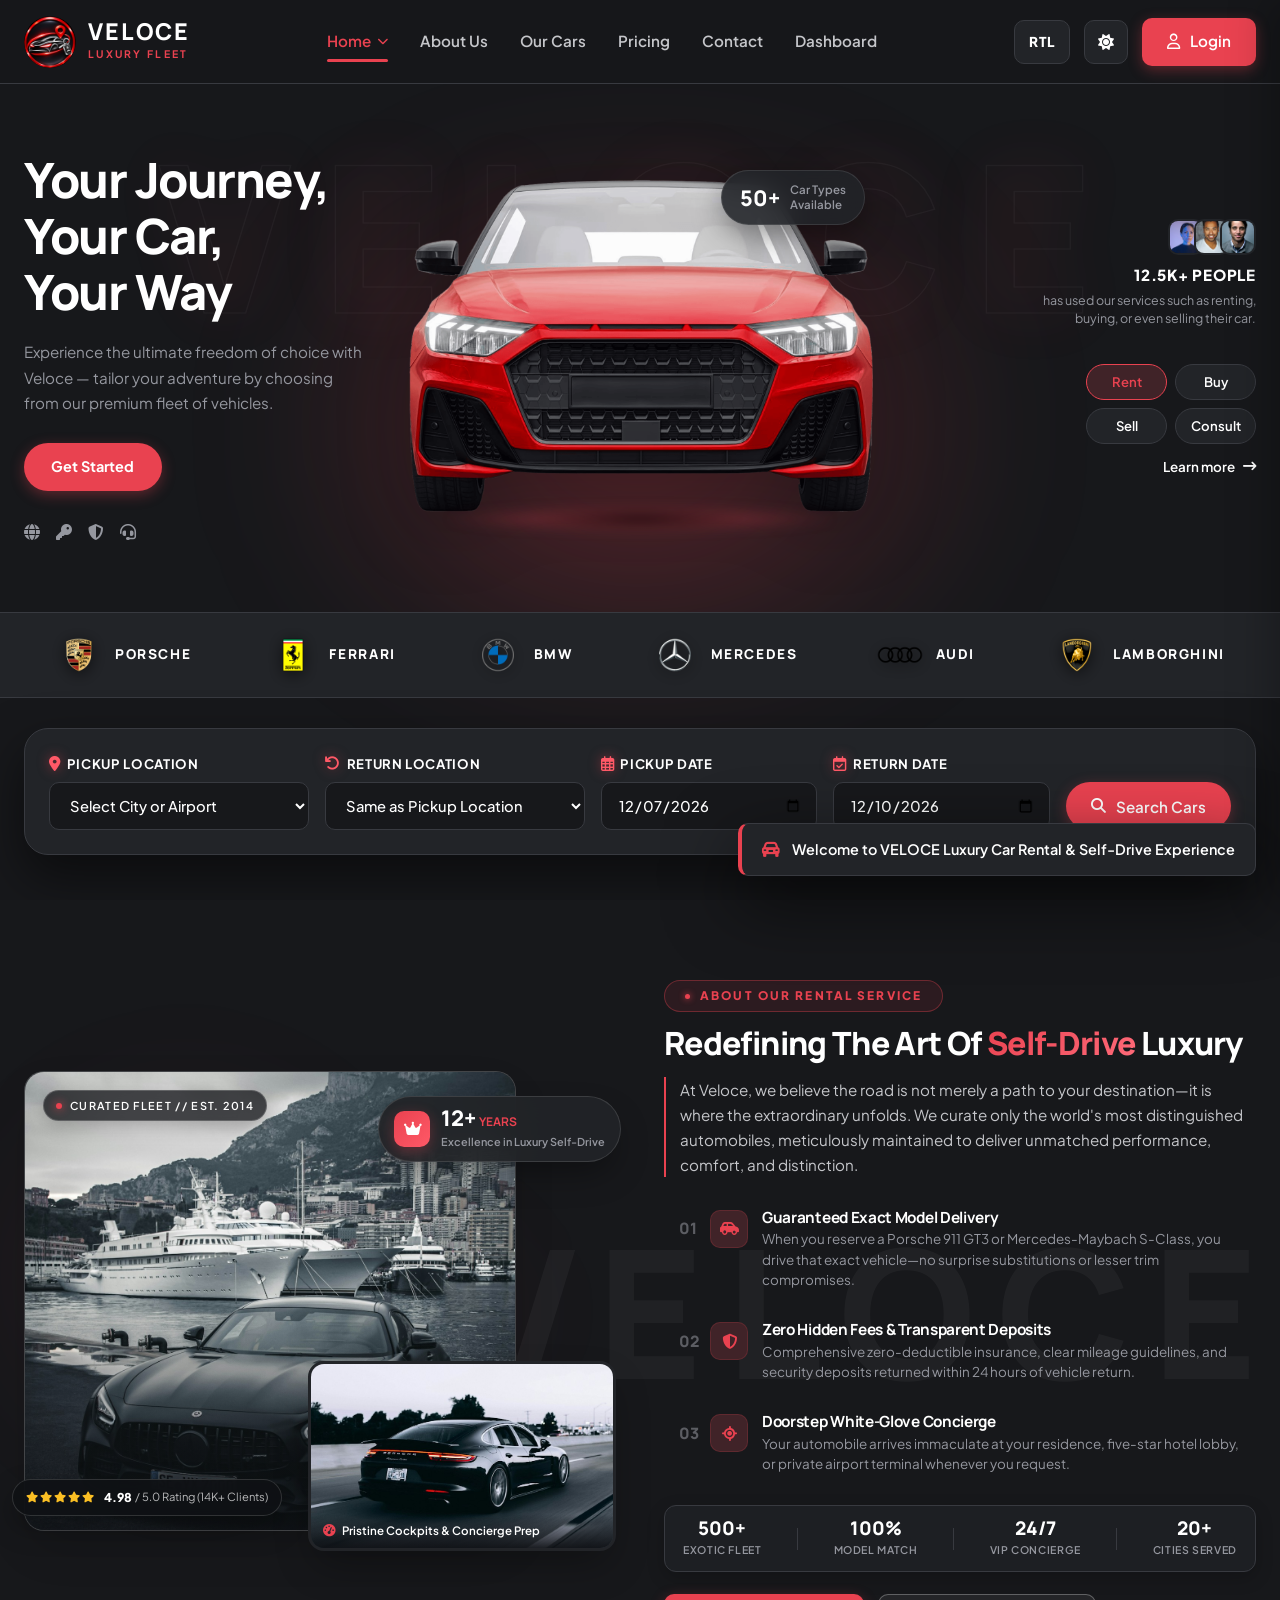
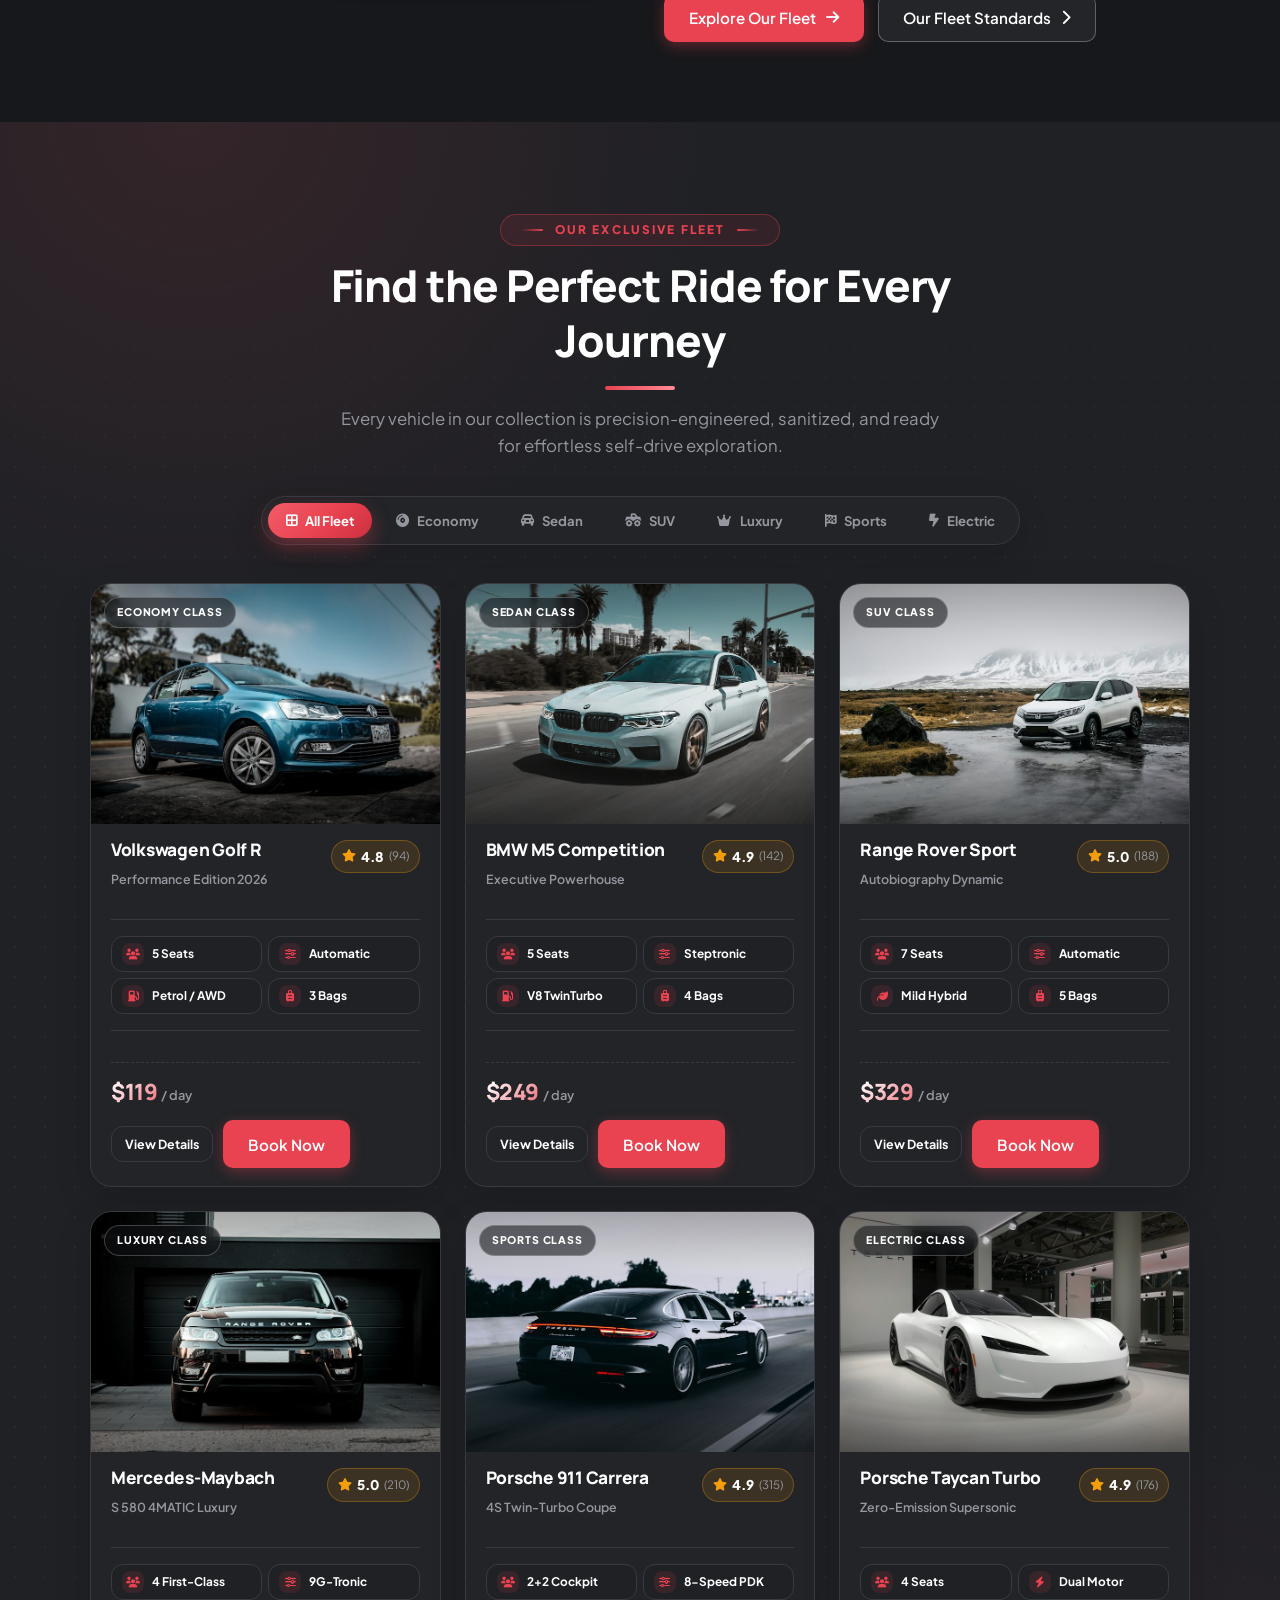
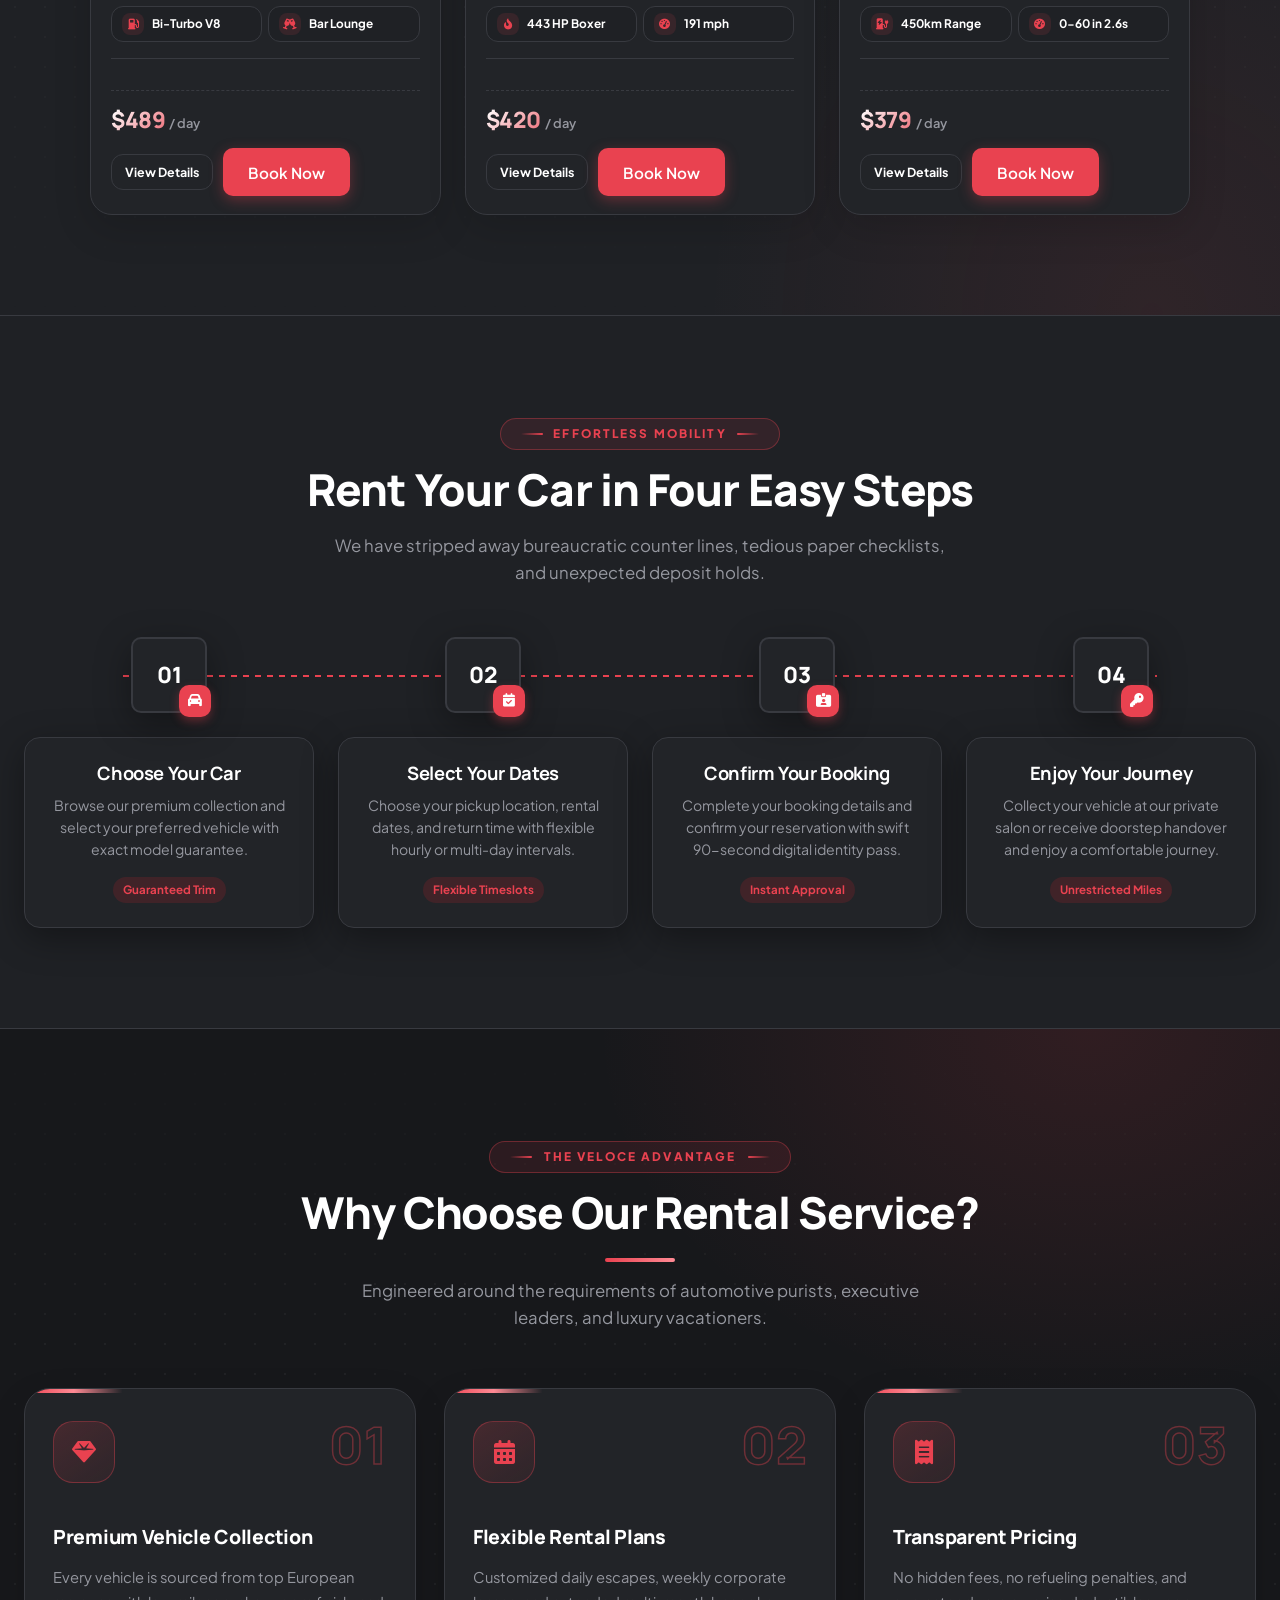
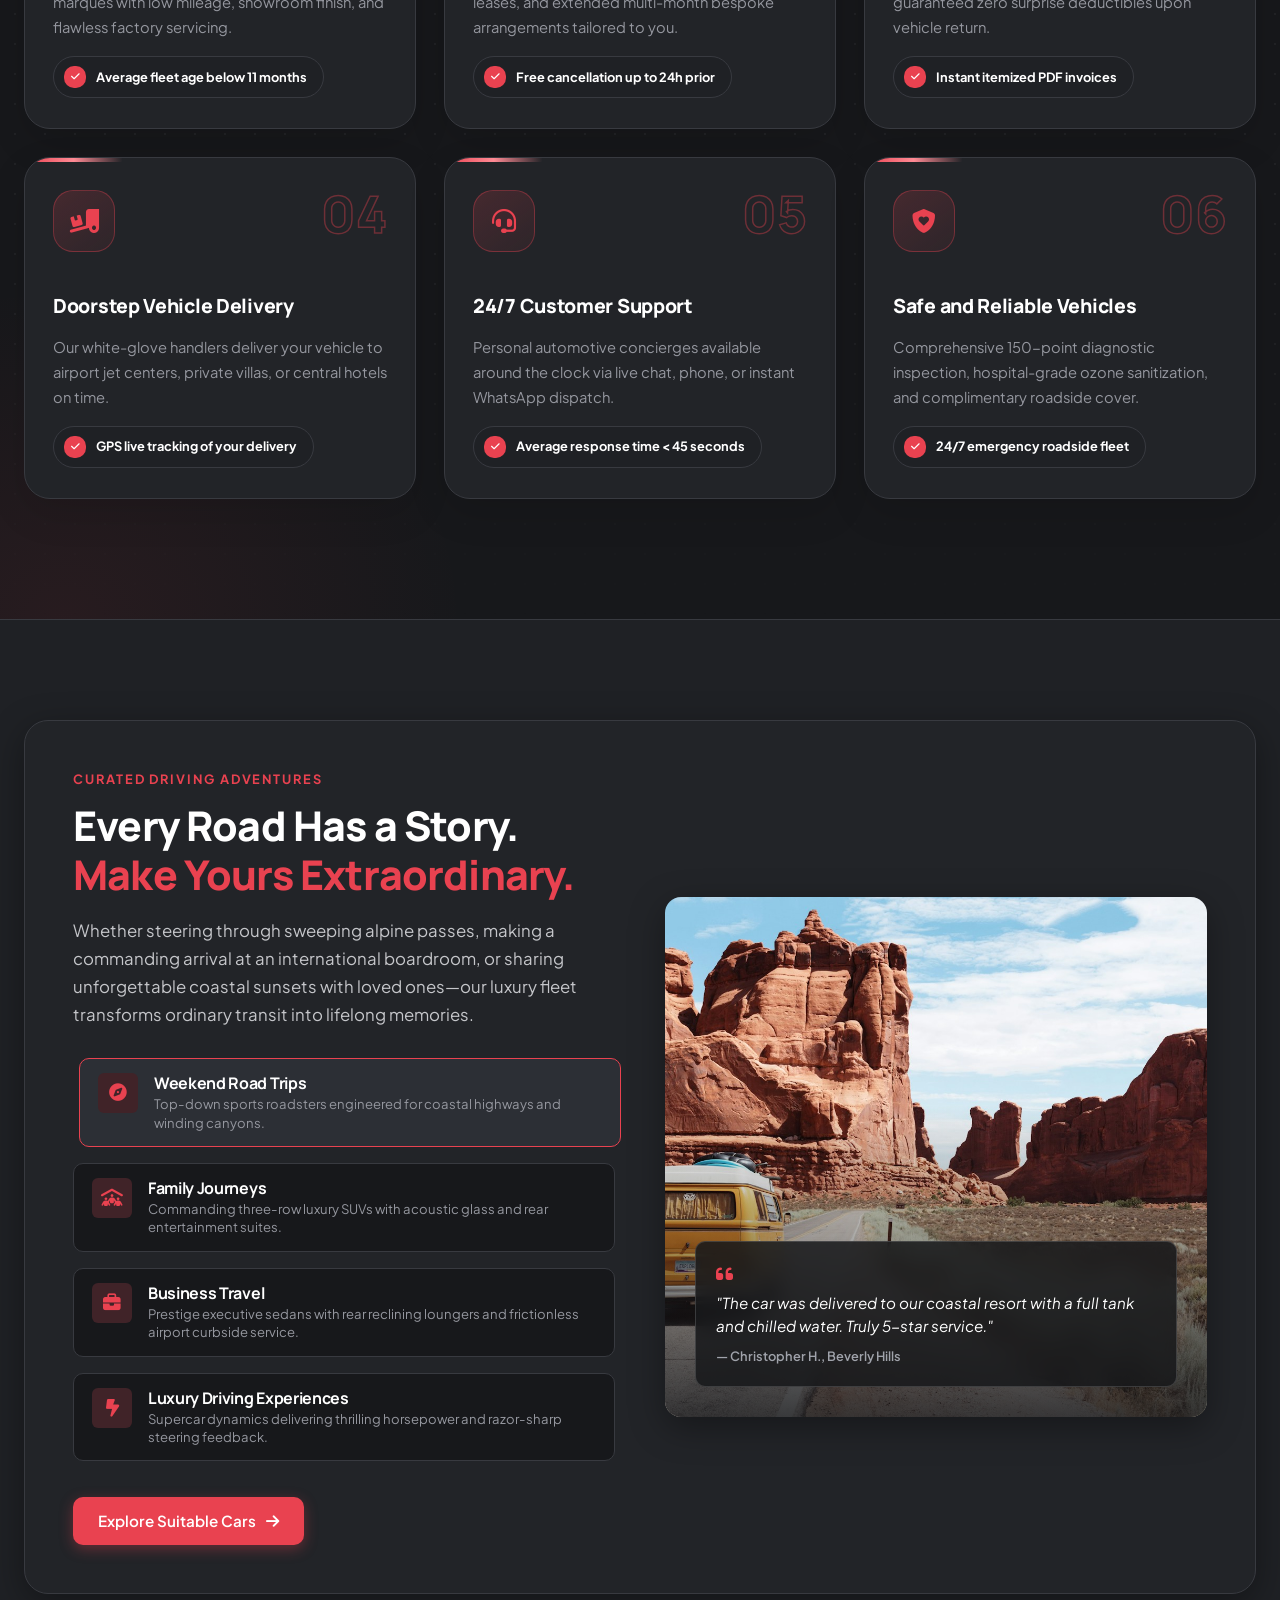
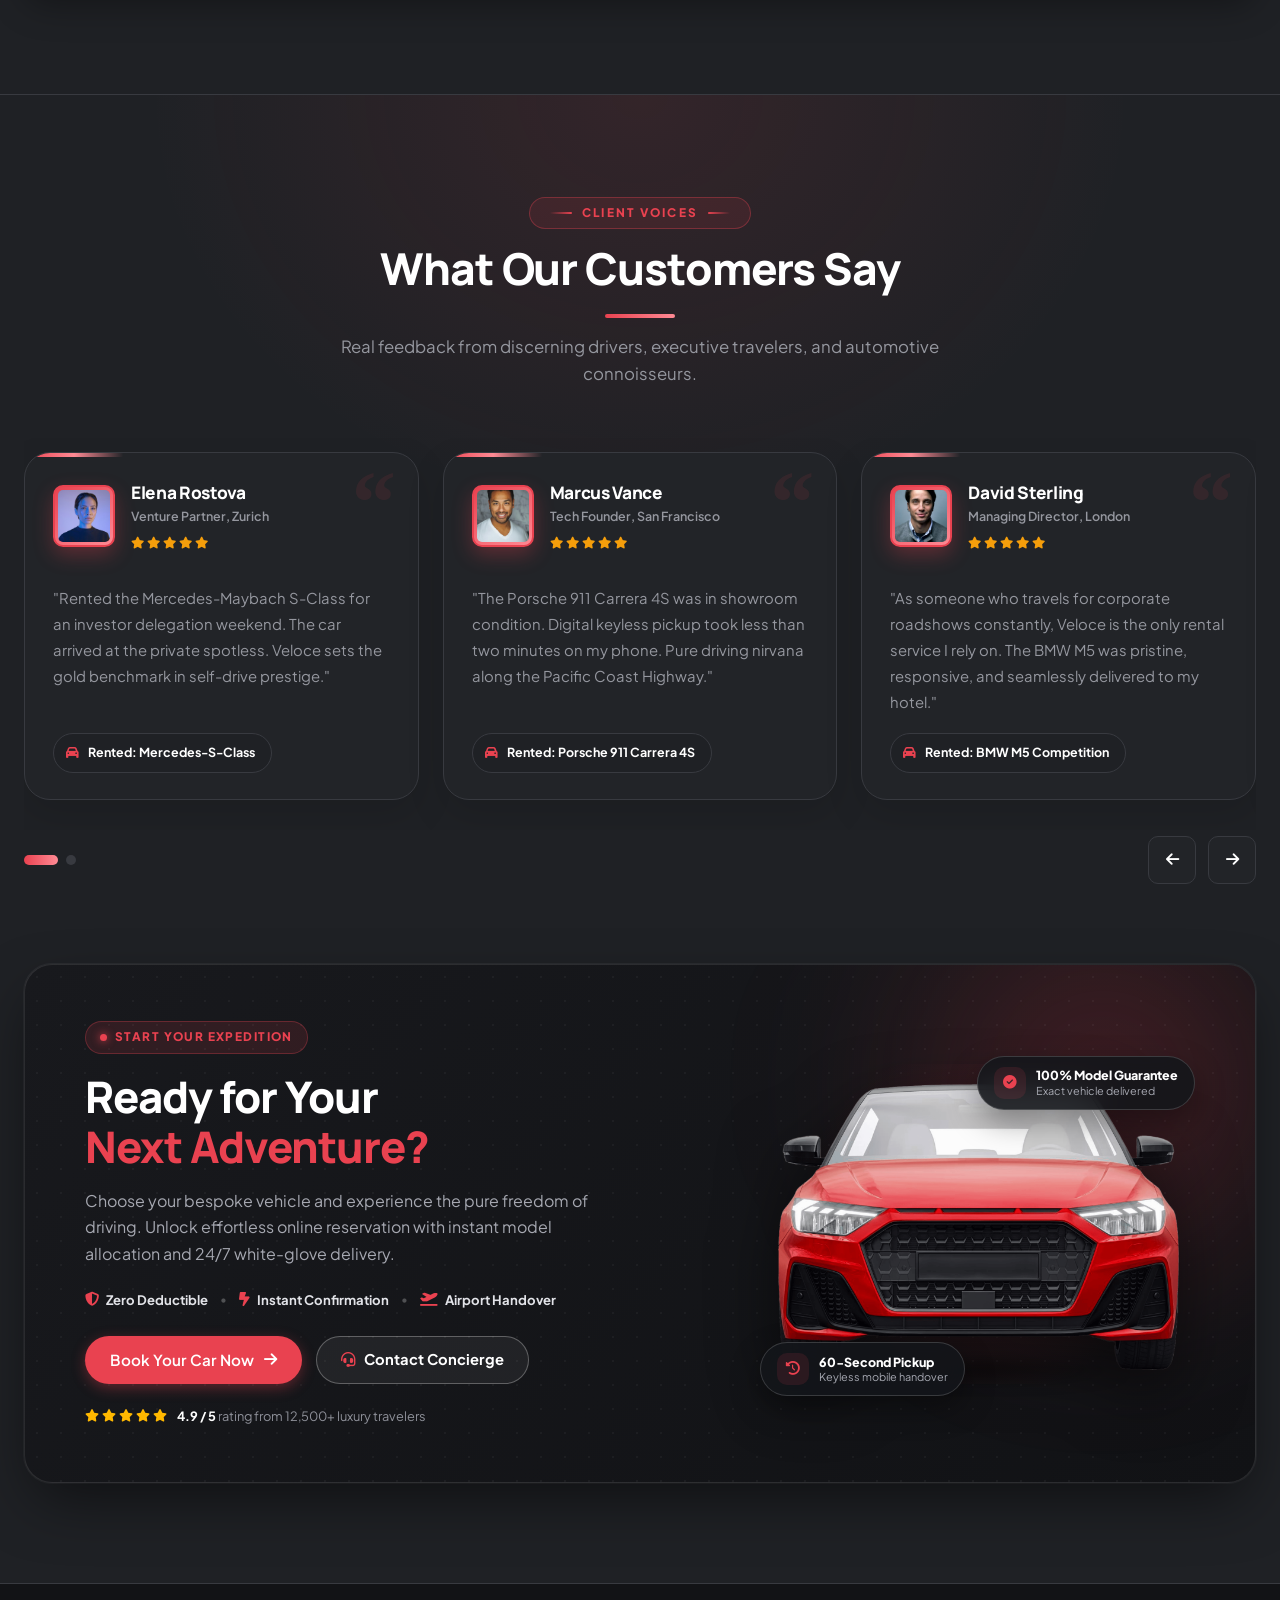
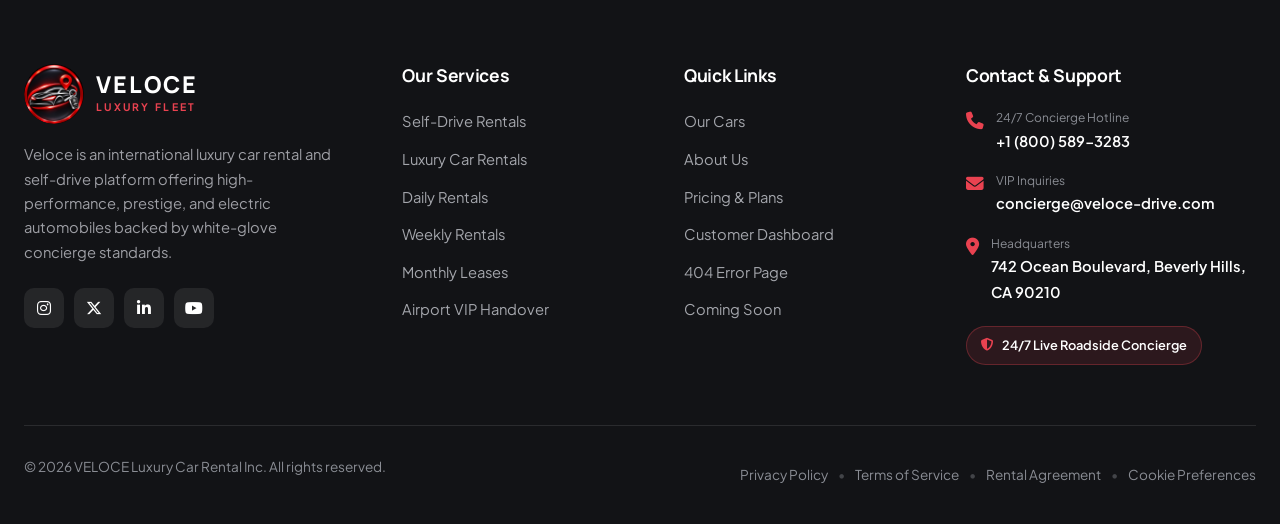
==== commit 2bf7f96a: "Add files via upload" ====
--- a/index.html
+++ b/index.html
@@ -127,11 +127,11 @@
     <div class="mobile-drawer-body">
       <ul class="mobile-nav-list">
         <li class="mobile-nav-item">
-          <div class="mobile-dropdown-header" id="mobileHomeDropdown">
+          <div class="mobile-dropdown-header active active-page" id="mobileHomeDropdown">
             <span>Home</span>
             <i class="fa-solid fa-chevron-down"></i>
           </div>
-          <ul class="mobile-sub-menu" id="mobileHomeSubmenu">
+          <ul class="mobile-sub-menu show" id="mobileHomeSubmenu">
             <li><a href="index.html" class="mobile-link active">Home 1 - Red Dynamic</a></li>
             <li><a href="home2.html" class="mobile-link">Home 2 - Minimal Luxury</a></li>
           </ul>
@@ -1431,9 +1431,9 @@
             <li><a href="cars.html">Our Cars</a></li>
             <li><a href="about.html">About Us</a></li>
             <li><a href="pricing.html">Pricing & Plans</a></li>
-            <li><a href="#how-it-works">How It Works</a></li>
             <li><a href="dashboard.html" class="footer-dash-link">Customer Dashboard</a></li>
-            <li><a href="#" id="openTermsLink">Terms & Conditions</a></li>
+            <li><a href="404.html">404 Error Page</a></li>
+            <li><a href="comingsoon.html">Coming Soon</a></li>
           </ul>
         </div>
 
--- a/index.css
+++ b/index.css
@@ -80,6 +80,9 @@
   scroll-behavior: smooth;
   font-size: 16px;
   -webkit-text-size-adjust: 100%;
+  width: 100%;
+  max-width: 100%;
+  overflow-x: clip;
 }
 
 body {
@@ -87,9 +90,19 @@
   background-color: var(--bg-main);
   color: var(--text-main);
   line-height: 1.6;
-  overflow-x: hidden;
+  width: 100%;
+  max-width: 100%;
+  overflow-x: clip;
   transition: background-color 0.35s ease, color 0.35s ease;
   position: relative;
+}
+
+main,
+section,
+.site-footer {
+  width: 100%;
+  max-width: 100%;
+  overflow-x: clip;
 }
 
 h1, h2, h3, h4, h5, h6 {
@@ -303,21 +316,22 @@
 }
 
 .site-header {
-  position: sticky;
-  top: 0;
-  left: 0;
-  width: 100%;
+  position: -webkit-sticky !important;
+  position: sticky !important;
+  top: 0 !important;
+  left: 0 !important;
+  width: 100% !important;
   height: var(--header-height);
-  background-color: rgba(255, 255, 255, 0.9);
+  background-color: rgba(255, 255, 255, 0.92);
   backdrop-filter: blur(14px);
   -webkit-backdrop-filter: blur(14px);
   border-bottom: 1px solid var(--border-color);
-  z-index: 1000;
+  z-index: 1000 !important;
   transition: all var(--transition-smooth);
 }
 
 [data-theme="dark"] .site-header {
-  background-color: rgba(23, 24, 27, 0.9);
+  background-color: rgba(23, 24, 27, 0.92);
   border-bottom: 1px solid var(--border-color);
 }
 
@@ -349,13 +363,11 @@
 }
 
 .logo-icon-wrap {
-  width: 60px;
-  height: 60px;
-  min-width: 60px;
-  background: #FFFFFF;
-  border: 2px solid rgba(233, 66, 80, 0.4);
+  width: 52px;
+  height: 52px;
+  min-width: 52px;
+  background: transparent;
   border-radius: 50% !important;
-  box-shadow: 0 4px 14px rgba(233, 66, 80, 0.2), 0 2px 6px rgba(0, 0, 0, 0.15);
   display: flex;
   align-items: center;
   justify-content: center;
@@ -395,14 +407,12 @@
 }
 
 .logo-img {
-  width: 125%;
-  height: 125%;
-  max-width: 125%;
-  max-height: 125%;
-  object-fit: contain;
+  width: 100%;
+  height: 100%;
+  object-fit: cover;
+  border-radius: 50%;
   display: block;
   pointer-events: none;
-  transform: scale(1.15);
 }
 
 .logo-img-sized-legacy {
@@ -435,13 +445,14 @@
 }
 
 .site-footer .logo-icon-wrap {
-  width: 72px;
-  height: 72px;
-  min-width: 72px;
-  padding: 5px;
-}
-
-/* Legacy classes cleaned */
+  width: 60px;
+  height: 60px;
+  min-width: 60px;
+  padding: 0;
+  background: transparent;
+  border-radius: 50% !important;
+}
+
 .legacy-cleanup-dummy {
   width: 60px;
   height: 60px;
@@ -786,43 +797,156 @@
   gap: 14px;
 }
 
+.mobile-nav-list {
+  display: flex;
+  flex-direction: column;
+  gap: 8px;
+  list-style: none;
+  padding: 0;
+  margin: 0;
+}
+
+.mobile-nav-item {
+  width: 100%;
+}
+
 .mobile-link {
-  font-size: 1.05rem;
+  font-size: 1.02rem;
   font-weight: 600;
   color: var(--heading);
-  display: block;
-  padding: 8px 0;
-  border-bottom: 1px solid var(--border-light);
+  display: flex;
+  align-items: center;
+  justify-content: space-between;
+  padding: 11px 16px;
+  border-radius: var(--radius-md, 12px);
+  border: 1px solid transparent;
+  transition: all var(--transition-fast, 0.2s ease);
+  text-decoration: none;
+  background: transparent;
+}
+
+.mobile-link:hover {
+  color: var(--primary);
+  background: rgba(233, 66, 80, 0.06);
+  padding-left: 18px;
+}
+
+.mobile-link.active {
+  color: var(--primary) !important;
+  font-weight: 700 !important;
+  background: rgba(233, 66, 80, 0.12) !important;
+  border: 1px solid rgba(233, 66, 80, 0.35) !important;
+  box-shadow: 0 4px 14px rgba(233, 66, 80, 0.18) !important;
+}
+
+.mobile-link.active::after {
+  content: '';
+  width: 7px;
+  height: 7px;
+  border-radius: 50%;
+  background-color: var(--primary);
+  box-shadow: 0 0 10px var(--primary);
+  flex-shrink: 0;
+}
+
+[dir="rtl"] .mobile-link:hover {
+  padding-left: 16px;
+  padding-right: 18px;
+}
+
+[dir="rtl"] .mobile-link.active {
+  padding-left: 16px;
+  padding-right: 16px;
 }
 
 .mobile-dropdown-header {
   display: flex;
   align-items: center;
   justify-content: space-between;
-  font-size: 1.05rem;
+  font-size: 1.02rem;
   font-weight: 600;
   color: var(--heading);
-  padding: 8px 0;
+  padding: 11px 16px;
+  border-radius: var(--radius-md, 12px);
+  border: 1px solid transparent;
   cursor: pointer;
-  border-bottom: 1px solid var(--border-light);
+  user-select: none;
+  -webkit-user-select: none;
+  transition: all var(--transition-fast, 0.2s ease);
+}
+
+.mobile-dropdown-header:hover {
+  color: var(--primary);
+  background: rgba(233, 66, 80, 0.06);
+}
+
+.mobile-dropdown-header.active,
+.mobile-dropdown-header.open {
+  color: var(--primary);
+}
+
+.mobile-dropdown-header.active-page {
+  color: var(--primary) !important;
+  font-weight: 700 !important;
+  background: rgba(233, 66, 80, 0.10) !important;
+  border: 1px solid rgba(233, 66, 80, 0.3) !important;
+}
+
+.mobile-dropdown-header i {
+  font-size: 0.82rem;
+  transition: transform 0.3s ease;
+  pointer-events: none;
+}
+
+.mobile-dropdown-header.active i,
+.mobile-dropdown-header.open i {
+  transform: rotate(180deg);
 }
 
 .mobile-sub-menu {
-  padding-left: 16px;
+  padding-left: 14px;
+  margin-left: 14px;
+  border-left: 2px solid rgba(233, 66, 80, 0.28);
   display: none;
   flex-direction: column;
-  gap: 8px;
-  margin-top: 8px;
-}
-
-.mobile-sub-menu.show {
-  display: flex;
+  gap: 6px;
+  margin-top: 6px;
+  margin-bottom: 6px;
+}
+
+.mobile-sub-menu.show,
+.mobile-sub-menu.open,
+.mobile-sub-menu.active {
+  display: flex !important;
+}
+
+[dir="rtl"] .mobile-sub-menu {
+  padding-left: 0;
+  padding-right: 14px;
+  margin-left: 0;
+  margin-right: 14px;
+  border-left: none;
+  border-right: 2px solid rgba(233, 66, 80, 0.28);
 }
 
 .mobile-sub-menu .mobile-link {
-  font-size: 0.95rem;
-  border-bottom: none;
+  font-size: 0.92rem;
+  padding: 8px 12px;
+  border-radius: var(--radius-sm, 8px);
   color: var(--text-muted);
+}
+
+.mobile-sub-menu .mobile-link:hover {
+  color: var(--primary);
+  background: rgba(233, 66, 80, 0.06);
+  padding-left: 16px;
+}
+
+.mobile-sub-menu .mobile-link.active {
+  color: var(--primary) !important;
+  font-weight: 700 !important;
+  background: rgba(233, 66, 80, 0.12) !important;
+  border: 1px solid rgba(233, 66, 80, 0.35) !important;
 }
 
 .mobile-drawer-actions,
@@ -864,6 +988,18 @@
 }
 
 .hero-section {
+  position: relative;
+  min-height: calc(100vh - var(--header-height));
+  display: flex;
+  flex-direction: column;
+  justify-content: flex-start;
+  padding-top: 24px;
+  padding-bottom: 30px;
+  overflow: hidden;
+  background-color: var(--bg-main);
+}
+
+.hero-section-legacy {
   position: relative;
   min-height: calc(100vh - var(--header-height));
   display: flex;
@@ -1372,7 +1508,7 @@
   padding: 80px 0;
   background-color: var(--bg-main);
   position: relative;
-  overflow: visible;
+  overflow: hidden;
 }
 
 .about-ambient-glow {
@@ -1381,6 +1517,7 @@
   left: -5%;
   width: 500px;
   height: 500px;
+  max-width: 100%;
   background: radial-gradient(circle, rgba(233, 66, 80, 0.08) 0%, rgba(233, 66, 80, 0) 70%);
   pointer-events: none;
   z-index: 0;
@@ -1389,11 +1526,11 @@
 
 .about-watermark {
   position: absolute;
-  right: -2%;
+  right: 0;
   top: 50%;
   transform: translateY(-50%);
   font-family: var(--font-heading);
-  font-size: clamp(6.5rem, 14vw, 12rem);
+  font-size: clamp(3rem, 14vw, 12rem);
   font-weight: 900;
   letter-spacing: 0.12em;
   color: var(--heading);
@@ -1402,6 +1539,8 @@
   z-index: 0;
   user-select: none;
   line-height: 1;
+  max-width: 100%;
+  overflow: hidden;
 }
 
 [data-theme="dark"] .about-watermark {
@@ -3531,6 +3670,15 @@
 }
 
 @media (max-width: 992px) {
+  .site-header {
+    position: -webkit-sticky !important;
+    position: sticky !important;
+    top: 0 !important;
+    left: 0 !important;
+    width: 100% !important;
+    z-index: 1000 !important;
+  }
+
   .main-nav {
     display: none;
   }
@@ -3553,8 +3701,23 @@
   }
 
   .hero-section {
-    min-height: auto;
-    padding-top: 30px;
+    min-height: auto !important;
+    padding-top: 24px !important;
+    padding-bottom: 28px !important;
+    display: flex;
+    flex-direction: column;
+    justify-content: flex-start;
+  }
+
+  .hero-partners-strip {
+    margin-top: 18px !important;
+    margin-bottom: 20px !important;
+    padding: 12px 0 !important;
+  }
+
+  .booking-bar-container {
+    margin-top: 0 !important;
+    margin-bottom: 16px !important;
   }
 
   .hero-watermark {
@@ -3565,7 +3728,7 @@
   .hero-main-stage {
     grid-template-columns: 1fr;
     text-align: center;
-    gap: 36px;
+    gap: 28px;
   }
 
   .hero-col-left {
@@ -3651,6 +3814,15 @@
 @media (max-width: 768px) {
   :root {
     --header-height: 72px;
+  }
+
+  .site-header {
+    position: -webkit-sticky !important;
+    position: sticky !important;
+    top: 0 !important;
+    left: 0 !important;
+    width: 100% !important;
+    z-index: 1000 !important;
   }
 
   .header-actions {
@@ -3677,22 +3849,275 @@
     padding: 8px;
   }
 
+  .logo-icon-wrap {
+    width: 44px !important;
+    height: 44px !important;
+    min-width: 44px !important;
+    padding: 3px !important;
+  }
+
+  .brand-name {
+    font-size: 1.15rem !important;
+  }
+
+  .brand-sub {
+    font-size: 0.52rem !important;
+  }
+
+  .hero-section {
+    min-height: auto !important;
+    padding-top: 24px !important;
+    padding-bottom: 24px !important;
+    display: flex !important;
+    flex-direction: column !important;
+    justify-content: flex-start !important;
+    width: 100% !important;
+    overflow: hidden !important;
+  }
+
+  .hero-stage-container {
+    padding-left: 16px !important;
+    padding-right: 16px !important;
+    width: 100% !important;
+  }
+
+  .hero-main-stage {
+    display: flex !important;
+    flex-direction: column !important;
+    align-items: center !important;
+    text-align: center !important;
+    gap: 22px !important;
+    min-height: auto !important;
+    width: 100% !important;
+  }
+
+  .hero-col-left {
+    display: flex !important;
+    flex-direction: column !important;
+    align-items: center !important;
+    text-align: center !important;
+    width: 100% !important;
+  }
+
   .hero-main-title {
-    font-size: clamp(2rem, 7vw, 2.75rem);
+    font-size: clamp(2rem, 6.5vw, 2.85rem) !important;
+    line-height: 1.15 !important;
+    text-align: center !important;
+    margin-bottom: 12px !important;
+  }
+
+  .hero-main-subtitle {
+    font-size: 0.92rem !important;
+    line-height: 1.55 !important;
+    max-width: 480px !important;
+    margin: 0 auto 16px auto !important;
+    text-align: center !important;
+  }
+
+  .hero-cta-action {
+    display: flex !important;
+    justify-content: center !important;
+    width: 100% !important;
+    margin-bottom: 14px !important;
+  }
+
+  .hero-get-started-btn {
+    display: inline-flex !important;
+    align-items: center !important;
+    justify-content: center !important;
+    padding: 12px 32px !important;
+    font-size: 0.95rem !important;
+    font-weight: 700 !important;
+    border-radius: 100px !important;
+    height: auto !important;
+    width: auto !important;
+  }
+
+  .hero-social-mini {
+    display: flex !important;
+    justify-content: center !important;
+    gap: 16px !important;
+    font-size: 1rem !important;
+    margin-bottom: 4px !important;
+  }
+
+  .hero-col-center {
+    width: 100% !important;
+    display: flex !important;
+    flex-direction: column !important;
+    align-items: center !important;
+    justify-content: center !important;
+    position: relative !important;
+    margin: 8px 0 !important;
+  }
+
+  .hero-car-showcase {
+    width: 100% !important;
+    max-width: 420px !important;
+    display: flex !important;
+    flex-direction: column !important;
+    align-items: center !important;
+    position: relative !important;
   }
 
   .hero-center-car-img {
-    max-width: 90%;
+    width: 100% !important;
+    max-width: 400px !important;
+    height: auto !important;
+    max-height: none !important;
+    object-fit: contain !important;
+  }
+
+  .car-ground-shadow {
+    width: 80% !important;
+    height: 16px !important;
+    margin-top: -8px !important;
   }
 
   .floating-stat-badge {
-    top: -8px;
-    right: 2%;
-    padding: 8px 14px;
+    position: absolute !important;
+    top: -8px !important;
+    right: 4% !important;
+    padding: 6px 14px !important;
+    border-radius: var(--radius-md) !important;
+    gap: 8px !important;
   }
 
   .stat-number {
-    font-size: 1.45rem;
+    font-size: 1.25rem !important;
+  }
+
+  .stat-text {
+    font-size: 0.65rem !important;
+    line-height: 1.15 !important;
+  }
+
+  .hero-col-right {
+    width: 100% !important;
+    display: flex !important;
+    flex-direction: column !important;
+    align-items: center !important;
+    text-align: center !important;
+    gap: 14px !important;
+  }
+
+  .hero-review-badge {
+    align-items: center !important;
+    text-align: center !important;
+    width: 100% !important;
+  }
+
+  .avatar-group {
+    justify-content: center !important;
+    margin-bottom: 4px !important;
+  }
+
+  .mini-avatar {
+    width: 28px !important;
+    height: 28px !important;
+  }
+
+  .review-count {
+    font-size: 0.92rem !important;
+    font-weight: 800 !important;
+    margin-bottom: 4px !important;
+  }
+
+  .review-caption {
+    display: block !important;
+    font-size: 0.82rem !important;
+    line-height: 1.45 !important;
+    max-width: 420px !important;
+    margin: 0 auto !important;
+    text-align: center !important;
+  }
+
+  .hero-quick-services {
+    align-items: center !important;
+    width: 100% !important;
+    gap: 12px !important;
+  }
+
+  .service-pills-grid {
+    display: flex !important;
+    flex-wrap: wrap !important;
+    justify-content: center !important;
+    gap: 8px !important;
+    width: 100% !important;
+  }
+
+  .service-pill {
+    height: 34px !important;
+    padding: 0 16px !important;
+    font-size: 0.82rem !important;
+    border-radius: 100px !important;
+  }
+
+  .learn-more-link {
+    justify-content: center !important;
+    font-size: 0.85rem !important;
+    gap: 6px !important;
+  }
+
+  .hero-partners-strip {
+    width: 100% !important;
+    padding: 14px 0 !important;
+    margin-top: 20px !important;
+    margin-bottom: 20px !important;
+  }
+
+  .partners-flex {
+    display: flex !important;
+    flex-wrap: wrap !important;
+    justify-content: center !important;
+    align-items: center !important;
+    gap: 12px 18px !important;
+    width: 100% !important;
+  }
+
+  .partner-logo-item {
+    display: inline-flex !important;
+    align-items: center !important;
+    gap: 8px !important;
+    padding: 6px 14px !important;
+    font-size: 0.8rem !important;
+  }
+
+  .partner-real-logo {
+    height: 22px !important;
+    width: auto !important;
+  }
+
+  .booking-bar-container {
+    width: 100% !important;
+    margin-top: 0 !important;
+    margin-bottom: 16px !important;
+    padding-left: 16px !important;
+    padding-right: 16px !important;
+  }
+
+  .booking-search-card {
+    width: 100% !important;
+    padding: 20px 16px !important;
+    border-radius: var(--radius-lg) !important;
+  }
+
+  .booking-form {
+    display: grid !important;
+    grid-template-columns: 1fr !important;
+    gap: 14px !important;
+    width: 100% !important;
+  }
+
+  .search-submit-wrap {
+    grid-column: span 1 !important;
+    margin-top: 4px !important;
+  }
+
+  .search-cars-btn {
+    width: 100% !important;
+    height: 48px !important;
+    border-radius: 100px !important;
   }
 
   .fleet-grid {
@@ -3771,17 +4196,96 @@
     padding-right: 16px;
   }
 
+  .logo-icon-wrap {
+    width: 44px !important;
+    height: 44px !important;
+    min-width: 44px !important;
+    padding: 3px !important;
+  }
+
+  .brand-name {
+    font-size: 1.15rem !important;
+  }
+
+  .brand-sub {
+    font-size: 0.52rem !important;
+  }
+
+  .hero-section {
+    padding-top: 18px !important;
+    padding-bottom: 20px !important;
+  }
+
+  .hero-main-title {
+    font-size: clamp(1.75rem, 6.8vw, 2.25rem) !important;
+  }
+
+  .hero-main-subtitle {
+    font-size: 0.88rem !important;
+    max-width: 100% !important;
+  }
+
   .hero-get-started-btn {
-    width: 100%;
+    padding: 10px 26px !important;
+    font-size: 0.9rem !important;
+  }
+
+  .hero-car-showcase {
+    max-width: 350px !important;
+  }
+
+  .hero-center-car-img {
+    max-width: 330px !important;
+  }
+
+  .floating-stat-badge {
+    top: -6px !important;
+    right: 2% !important;
+    padding: 5px 12px !important;
+  }
+
+  .stat-number {
+    font-size: 1.15rem !important;
+  }
+
+  .stat-text {
+    font-size: 0.62rem !important;
+  }
+
+  .review-caption {
+    font-size: 0.78rem !important;
+    max-width: 100% !important;
+  }
+
+  .service-pill {
+    height: 32px !important;
+    padding: 0 14px !important;
+    font-size: 0.78rem !important;
+  }
+
+  .hero-partners-strip {
+    padding: 12px 0 !important;
+    margin-top: 16px !important;
+    margin-bottom: 16px !important;
   }
 
   .partners-flex {
-    gap: 12px;
-    justify-content: center;
+    gap: 10px 14px !important;
   }
 
   .partner-logo-item {
-    font-size: 0.75rem;
+    font-size: 0.74rem !important;
+    padding: 5px 10px !important;
+  }
+
+  .booking-bar-container {
+    padding-left: 12px !important;
+    padding-right: 12px !important;
+    margin-bottom: 12px !important;
+  }
+
+  .booking-search-card {
+    padding: 16px 14px !important;
   }
 
   .about-section {
@@ -3813,14 +4317,14 @@
     position: static;
     margin-top: 14px;
     width: 100%;
-    justify-content: flex-start;
+    justify-content: space-between;
   }
 
   .about-rating-pill {
     position: static;
     margin-top: 10px;
     width: 100%;
-    justify-content: flex-start;
+    justify-content: space-between;
   }
 
   .about-feature-row {
@@ -4687,16 +5191,30 @@
   border-radius: 100px !important;
 }
 
-@media (max-width: 480px) {
+@media (max-width: 768px) {
   body .section-sub-label,
   body .about-tag,
   body .cars-hero-tag,
   body .contact-cta-badge,
-  body .auth-pill {
+  body .auth-pill,
+  body .hero-badge,
+  body .hero-tag,
+  body .hero-eyebrow,
+  body .pricing-badge,
+  body .plan-badge,
+  body .contact-hero-tag,
+  body .contact-hero-badge,
+  body .about-hero-tag,
+  body .about-hero-badge,
+  body .cta-badge,
+  body .cta-tag,
+  body .home2-badge,
+  body .home2-tag {
     padding: 7px 14px !important;
-    letter-spacing: 0.12em !important;
+    letter-spacing: 0.1em !important;
     font-size: 0.68rem !important;
-    white-space: normal;
+    white-space: normal !important;
+    max-width: 100% !important;
   }
 
   body .section-sub-label::before,
@@ -5315,9 +5833,6 @@
 }
 
 
-/* ==========================================================================
-   PREMIUM SPLIT CTA CARD (LEFT CONTENT, RIGHT IMAGE)
-   ========================================================================== */
 .cta-banner-wrapper {
   margin-top: 50px;
 }
@@ -5373,7 +5888,6 @@
   background-image: radial-gradient(circle, rgba(0, 0, 0, 0.03) 1px, transparent 1px);
 }
 
-/* Left Content */
 .cta-card-left {
   position: relative;
   z-index: 2;
@@ -5442,7 +5956,6 @@
   color: #55565A !important;
 }
 
-/* Perks Strip */
 .cta-perks-row {
   display: flex;
   align-items: center;
@@ -5480,7 +5993,6 @@
   color: rgba(0, 0, 0, 0.2);
 }
 
-/* Buttons */
 .cta-banner-card .cta-buttons-wrap {
   display: flex;
   align-items: center;
@@ -5549,7 +6061,6 @@
   color: #17181B !important;
 }
 
-/* Social Proof */
 .cta-social-proof {
   display: flex;
   align-items: center;
@@ -5580,7 +6091,6 @@
   color: #17181B;
 }
 
-/* Right Image Stage */
 .cta-card-right {
   position: relative;
   z-index: 2;
@@ -5639,7 +6149,6 @@
   z-index: 1;
 }
 
-/* Floating Chips */
 .cta-floating-chip {
   position: absolute;
   z-index: 3;
@@ -5713,7 +6222,6 @@
   color: #6C6E76;
 }
 
-/* RTL Support */
 [dir="rtl"] .cta-card-left {
   align-items: flex-start;
   text-align: right;
@@ -5729,7 +6237,6 @@
   right: 0;
 }
 
-/* Responsive */
 @media (max-width: 1024px) {
   .cta-banner-card.premium-split-cta,
   .premium-split-cta {
@@ -5783,11 +6290,10 @@
 }
 
 
-/* Ensure pricing-cta-section and about-cta-section padding matches cta-section */
 .pricing-cta-section,
 .about-cta-section {
   padding: 80px 0 !important;
   background-color: var(--bg-main);
   position: relative;
-  overflow: visible;
-}
+  overflow: hidden;
+}
